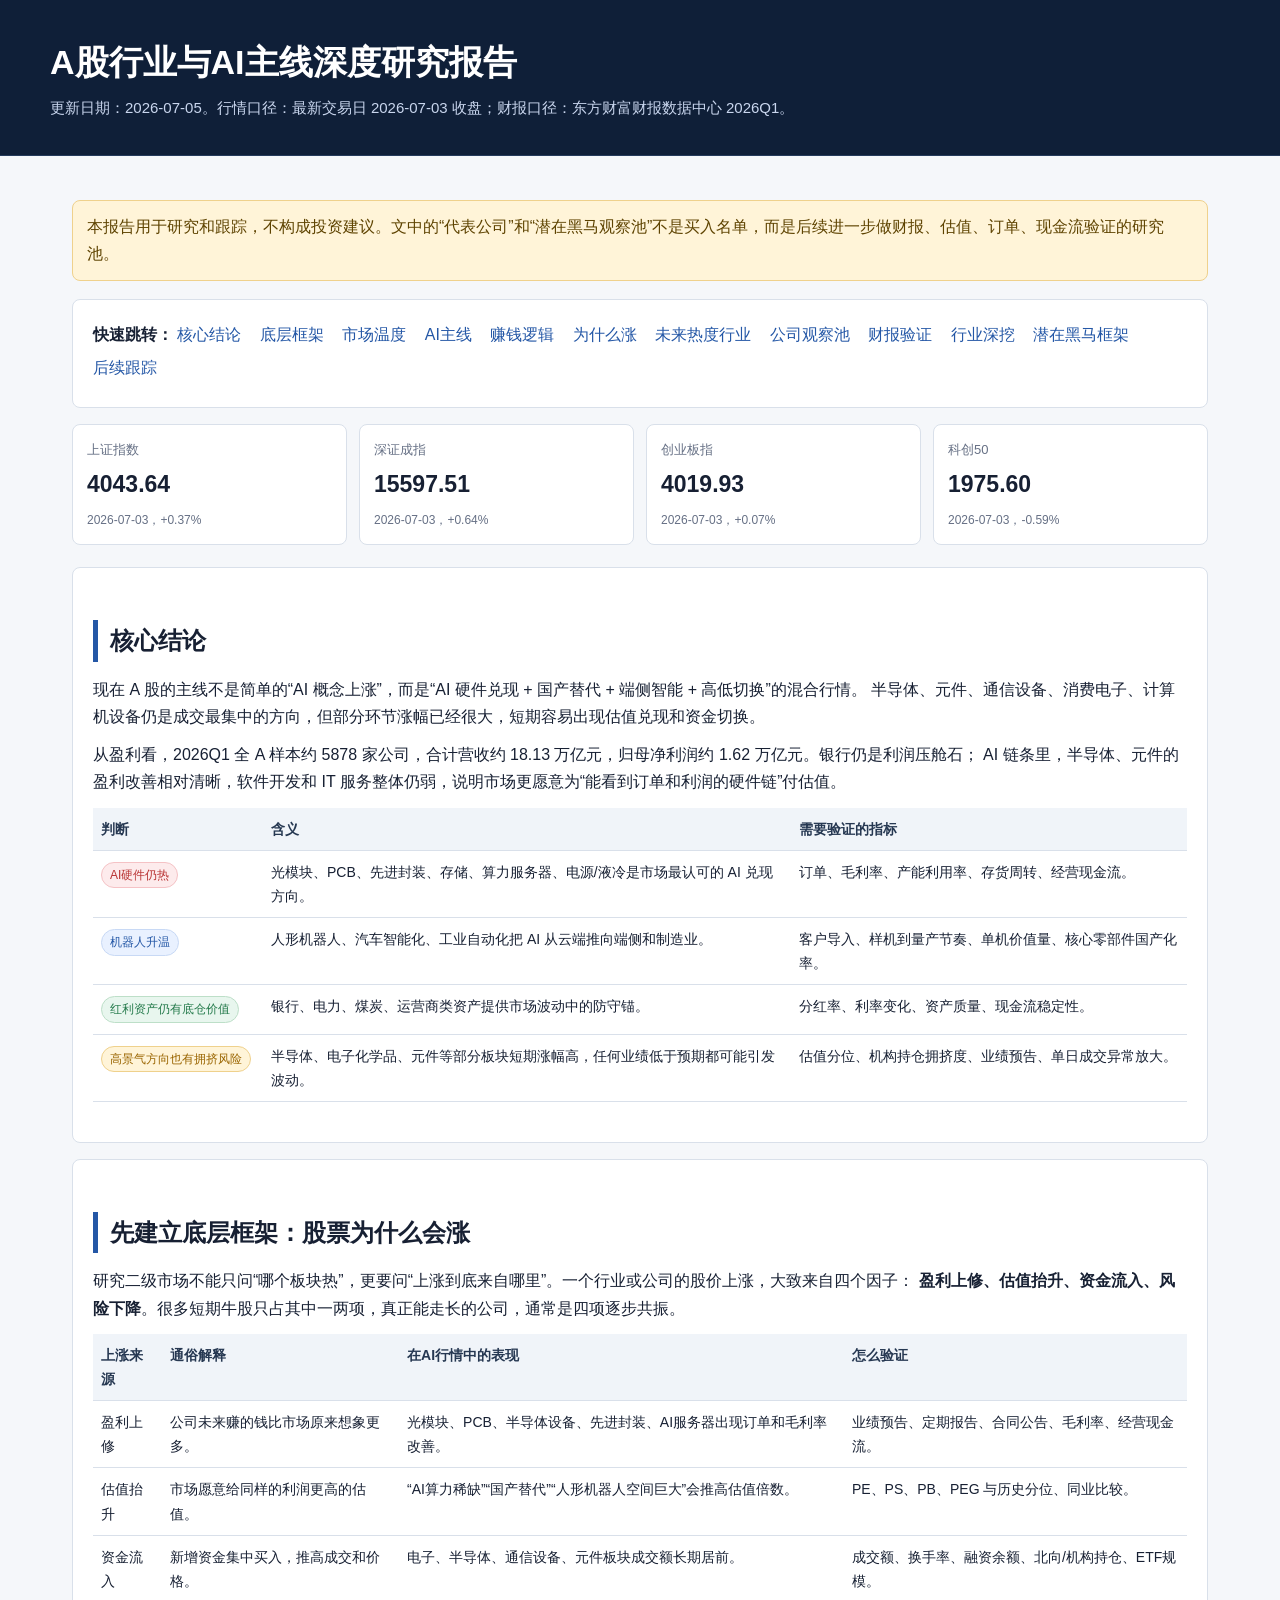
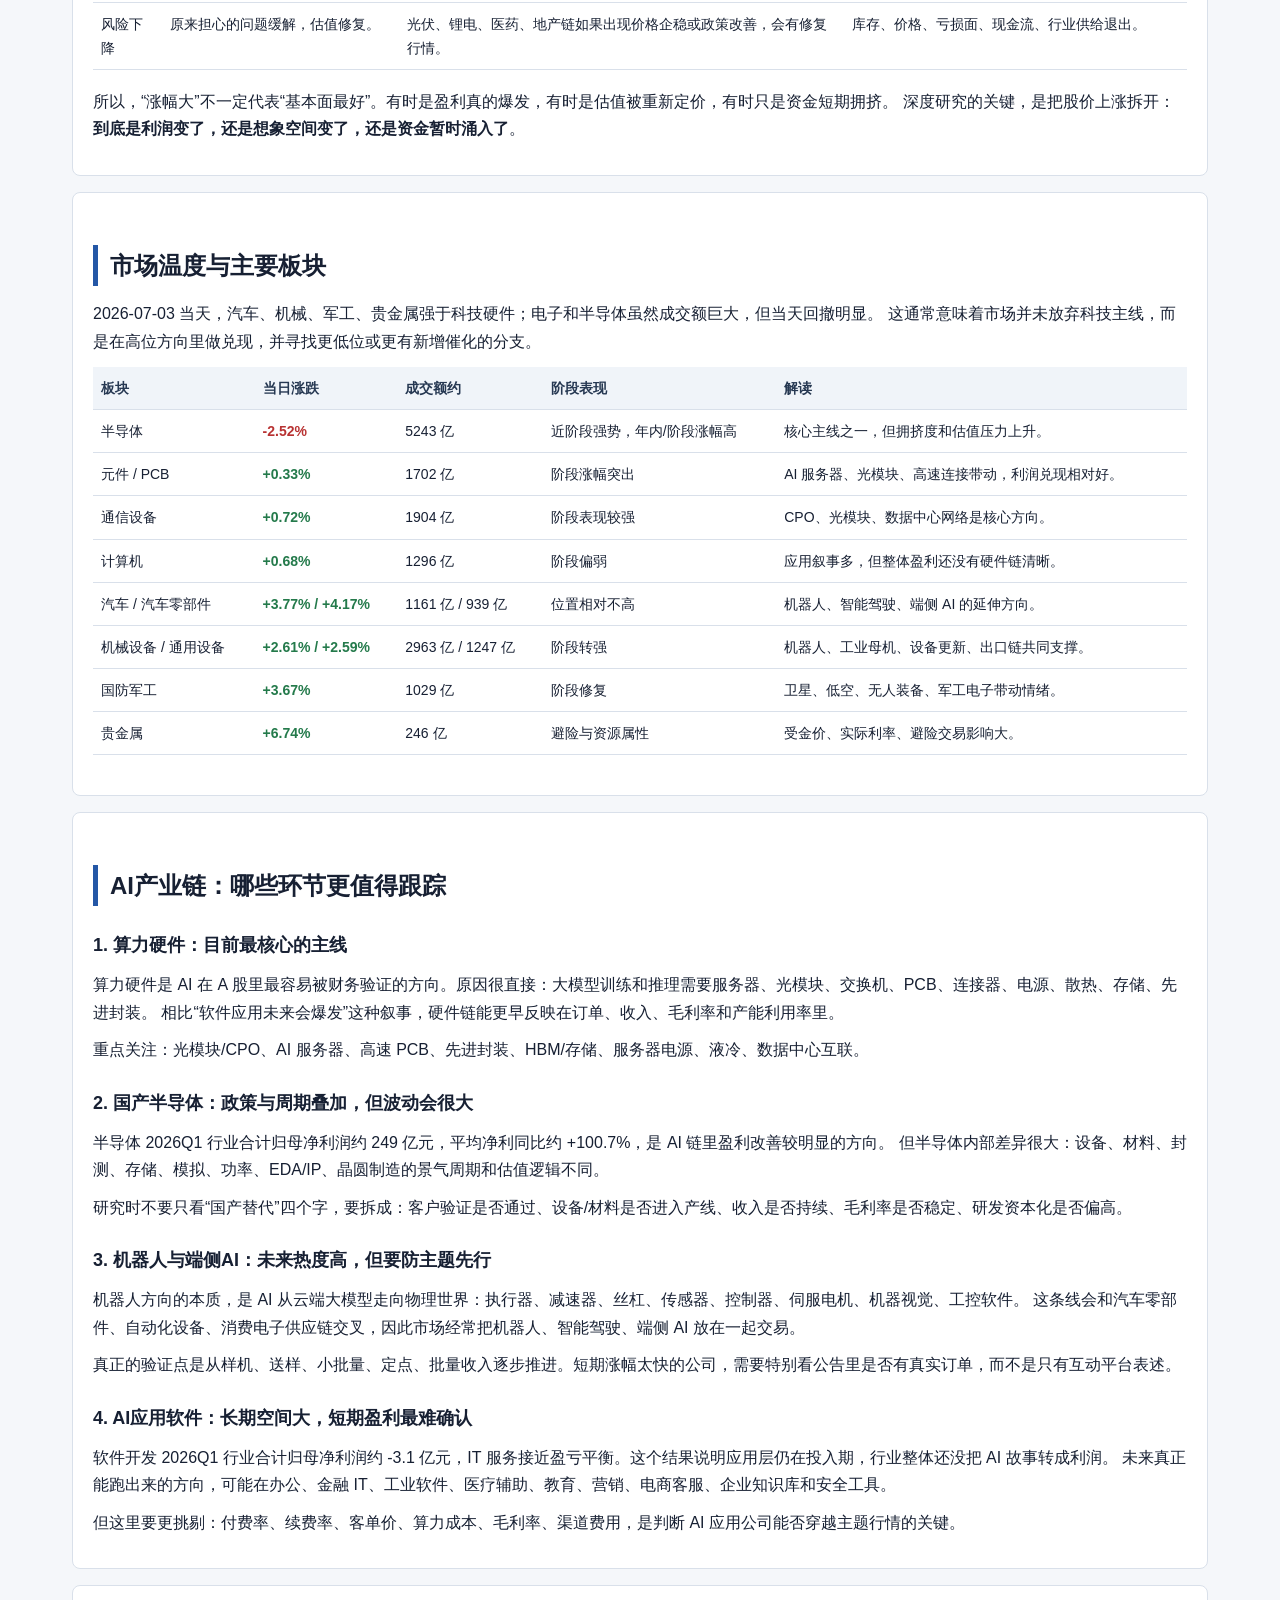
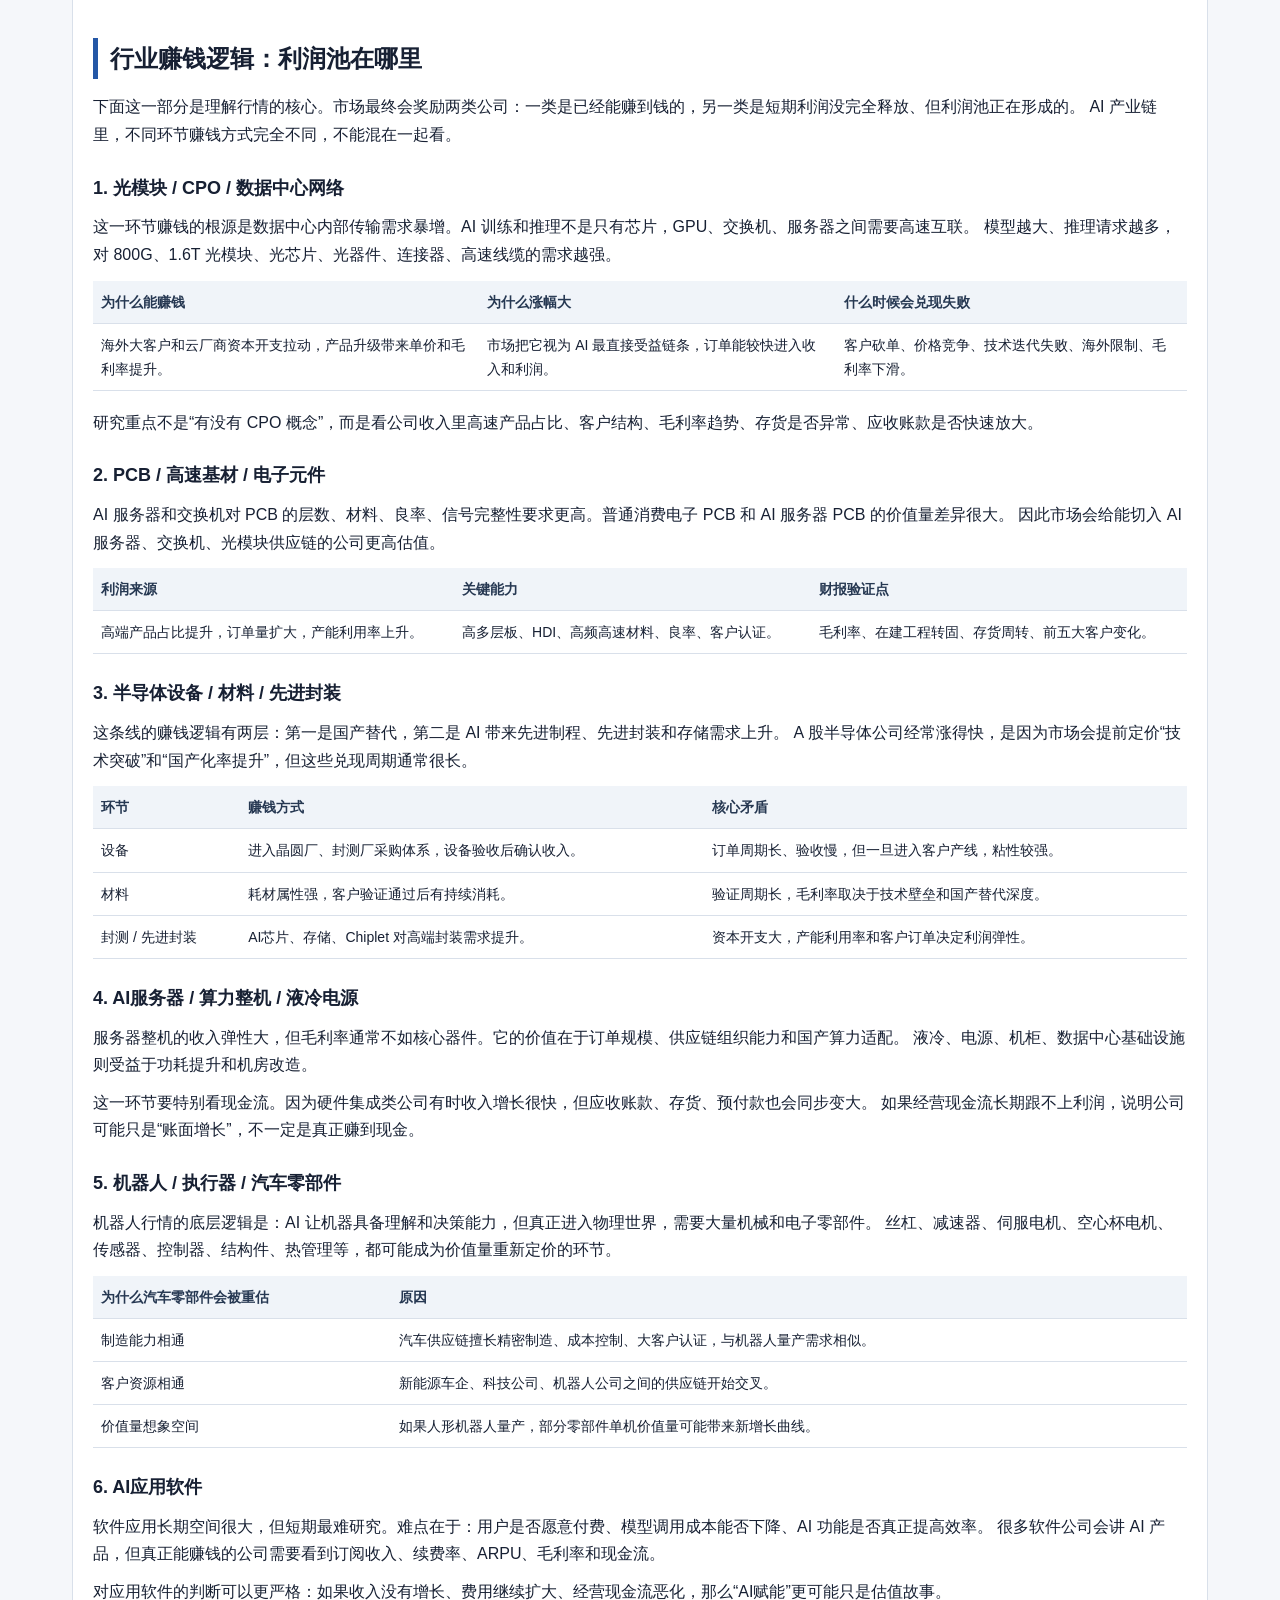
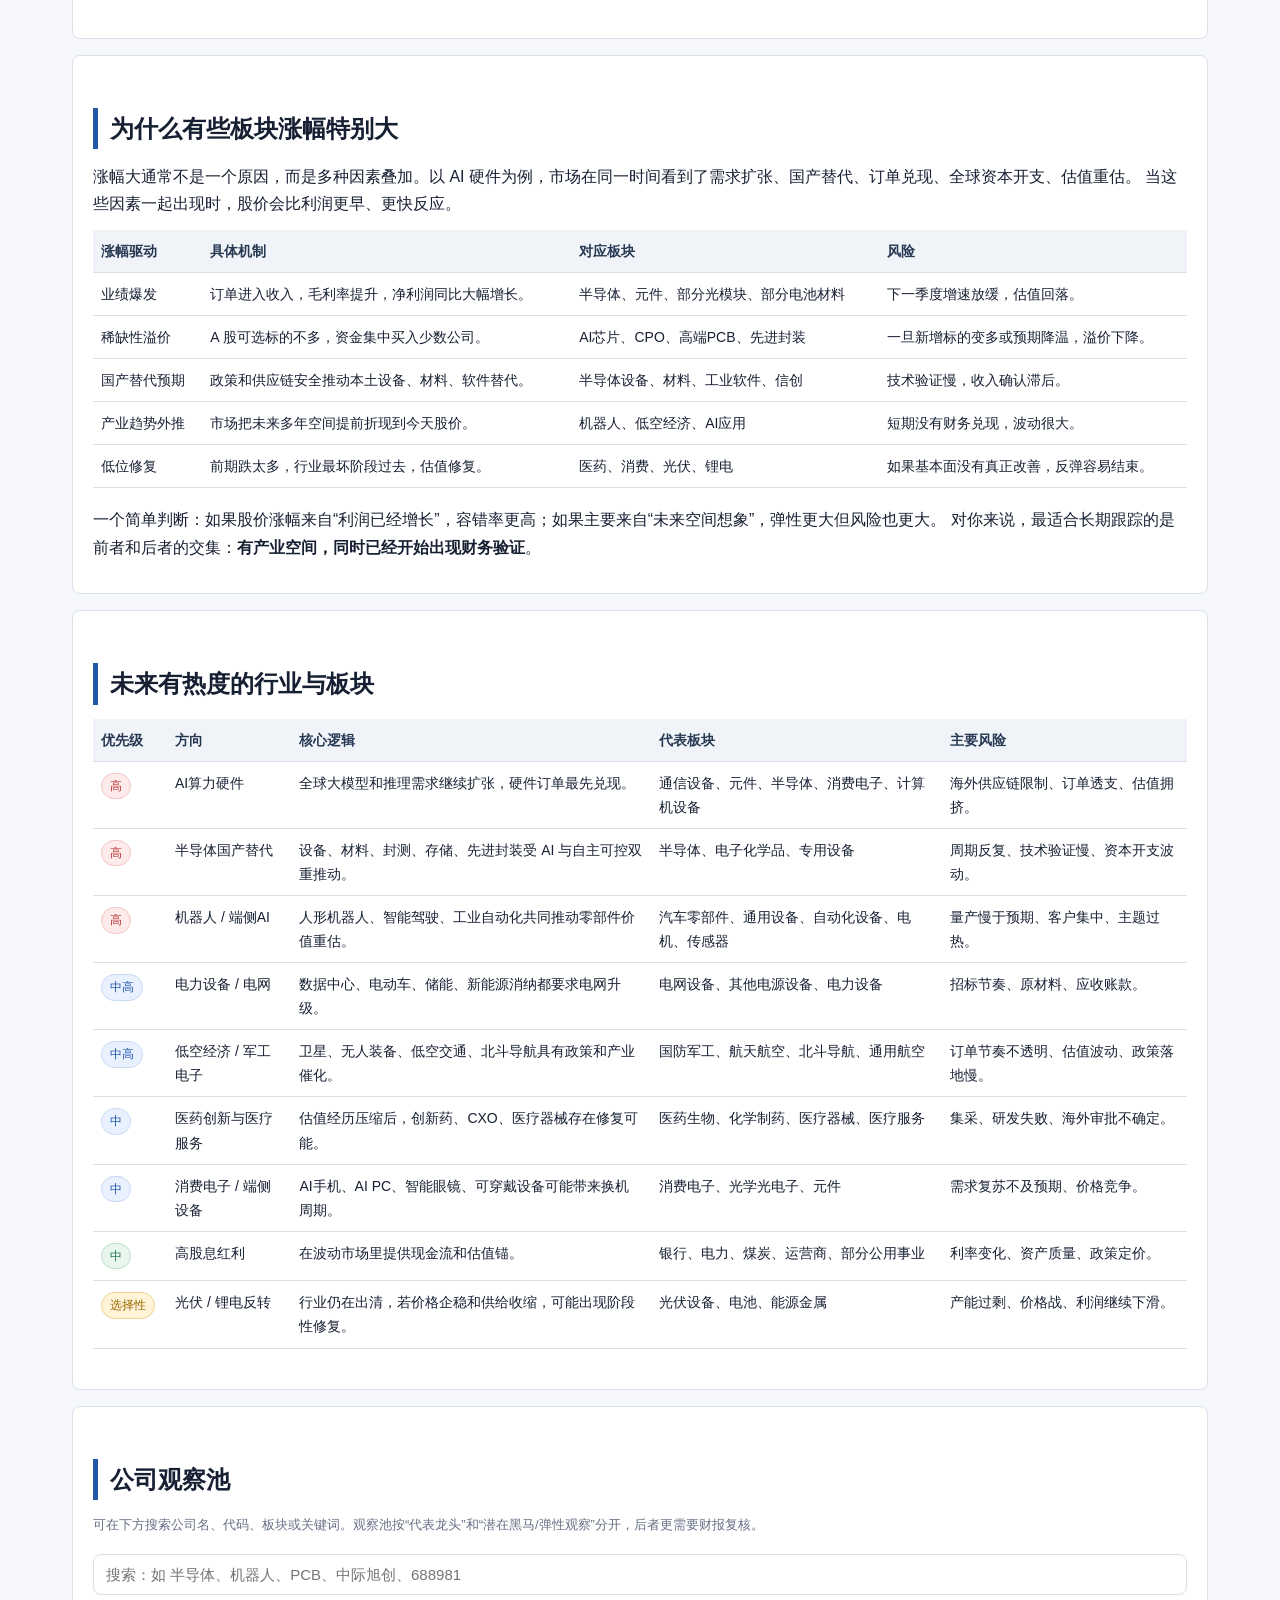
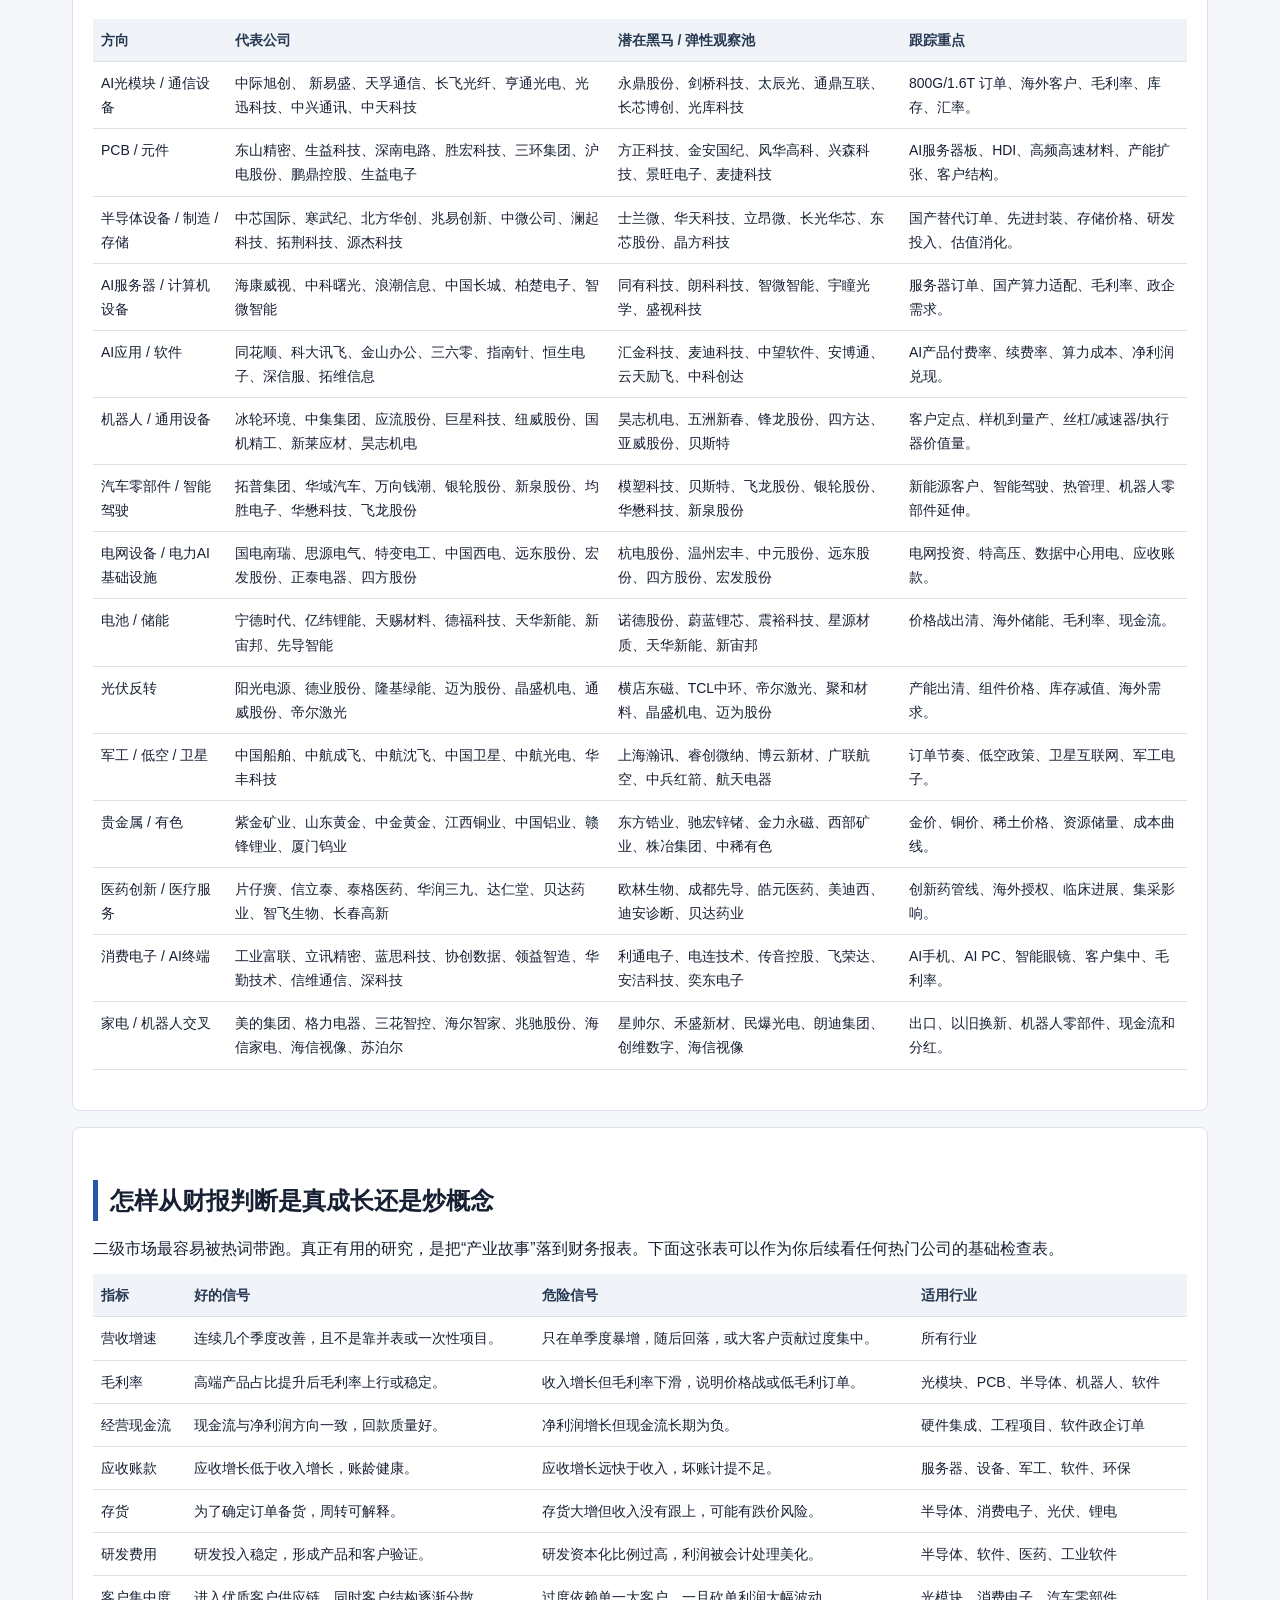
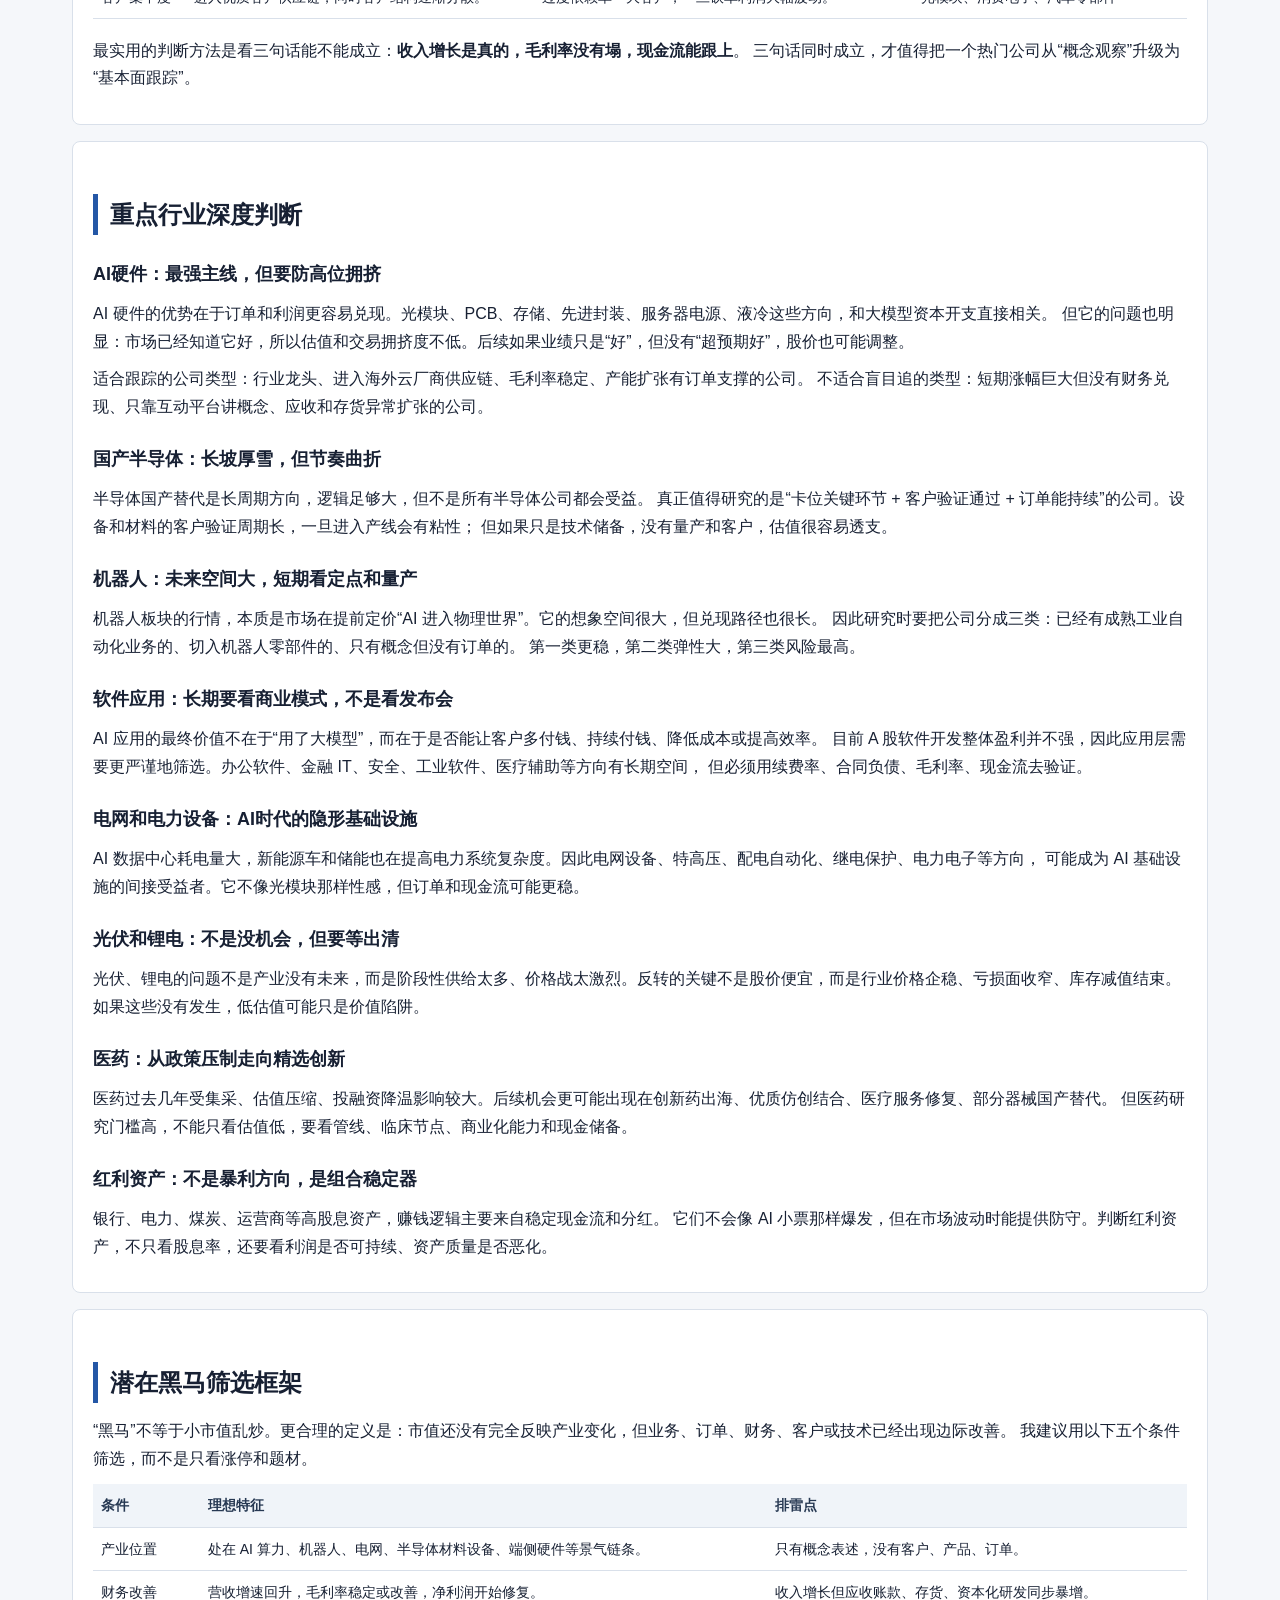
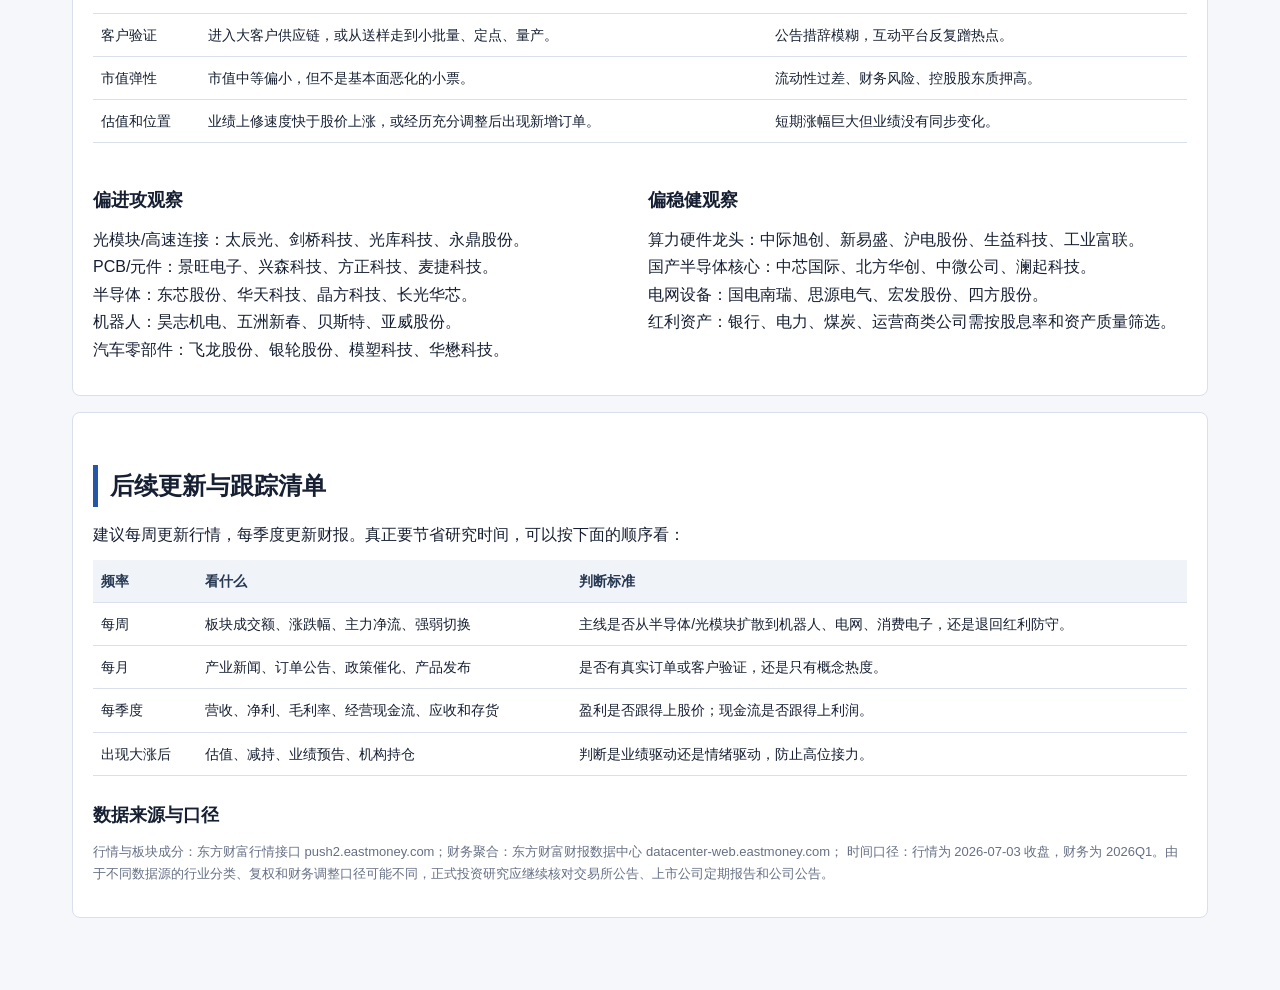
==== index.html @ 9056b033 "Add files via upload" ====
<!doctype html>
<html lang="zh-CN">
<head>
  <meta charset="utf-8">
  <meta name="viewport" content="width=device-width, initial-scale=1">
  <title>A股行业与AI主线深度研究报告</title>
  <style>
    :root {
      --bg: #f5f7fa;
      --ink: #172033;
      --muted: #667085;
      --line: #d9e0ea;
      --panel: #ffffff;
      --blue: #2457a6;
      --green: #247a4b;
      --red: #b83232;
      --amber: #9a6500;
      --soft-blue: #e9f1ff;
      --soft-green: #e8f6ee;
      --soft-amber: #fff4d8;
      --soft-red: #fdebec;
    }

    * { box-sizing: border-box; }

    body {
      margin: 0;
      background: var(--bg);
      color: var(--ink);
      font-family: "Microsoft YaHei", "PingFang SC", "Segoe UI", Arial, sans-serif;
      line-height: 1.72;
    }

    header {
      background: #0f1f38;
      color: #fff;
      padding: 42px 28px 34px;
      border-bottom: 1px solid #253b5c;
    }

    main {
      max-width: 1180px;
      margin: 0 auto;
      padding: 26px 22px 56px;
    }

    h1 {
      max-width: 1180px;
      margin: 0 auto 12px;
      font-size: 34px;
      line-height: 1.2;
      letter-spacing: 0;
      font-weight: 750;
    }

    h2 {
      margin: 34px 0 14px;
      font-size: 24px;
      border-left: 5px solid var(--blue);
      padding-left: 12px;
    }

    h3 {
      margin: 24px 0 10px;
      font-size: 18px;
    }

    p { margin: 10px 0; }

    .subtitle {
      max-width: 1180px;
      margin: 0 auto;
      color: #c9d6ee;
      font-size: 15px;
    }

    .notice {
      background: var(--soft-amber);
      border: 1px solid #efd18c;
      color: #5e4300;
      padding: 12px 14px;
      border-radius: 8px;
      margin: 18px 0;
    }

    .grid {
      display: grid;
      grid-template-columns: repeat(4, minmax(0, 1fr));
      gap: 12px;
      margin: 16px 0 22px;
    }

    .metric {
      background: var(--panel);
      border: 1px solid var(--line);
      border-radius: 8px;
      padding: 14px;
    }

    .metric .label {
      color: var(--muted);
      font-size: 13px;
    }

    .metric .value {
      font-size: 23px;
      font-weight: 760;
      margin-top: 4px;
    }

    .metric .note {
      color: var(--muted);
      font-size: 12px;
      margin-top: 5px;
    }

    section {
      background: var(--panel);
      border: 1px solid var(--line);
      border-radius: 8px;
      padding: 18px 20px 22px;
      margin: 16px 0;
    }

    table {
      width: 100%;
      border-collapse: collapse;
      margin: 12px 0 18px;
      font-size: 14px;
    }

    th, td {
      border-bottom: 1px solid var(--line);
      padding: 9px 8px;
      vertical-align: top;
      text-align: left;
    }

    th {
      background: #f0f4f9;
      color: #263852;
      font-weight: 700;
    }

    tr:hover td { background: #f8fbff; }

    .tag {
      display: inline-block;
      border-radius: 999px;
      padding: 2px 8px;
      font-size: 12px;
      margin: 2px 4px 2px 0;
      border: 1px solid transparent;
      white-space: nowrap;
    }

    .hot { background: var(--soft-red); color: var(--red); border-color: #f5c2c5; }
    .watch { background: var(--soft-blue); color: var(--blue); border-color: #c8d9f5; }
    .profit { background: var(--soft-green); color: var(--green); border-color: #bddfc8; }
    .risk { background: var(--soft-amber); color: var(--amber); border-color: #efd18c; }
    .muted { color: var(--muted); }
    .red { color: var(--red); font-weight: 700; }
    .green { color: var(--green); font-weight: 700; }
    .blue { color: var(--blue); font-weight: 700; }

    .two-col {
      display: grid;
      grid-template-columns: 1fr 1fr;
      gap: 16px;
    }

    .toc a {
      color: var(--blue);
      text-decoration: none;
      margin-right: 14px;
      white-space: nowrap;
      line-height: 2.1;
    }

    .small {
      font-size: 13px;
      color: var(--muted);
    }

    input[type="search"] {
      width: 100%;
      border: 1px solid var(--line);
      border-radius: 8px;
      padding: 11px 12px;
      font-size: 15px;
      margin: 8px 0 12px;
    }

    @media (max-width: 900px) {
      .grid, .two-col { grid-template-columns: 1fr; }
      h1 { font-size: 27px; }
      main { padding: 18px 12px 42px; }
      section { padding: 15px 12px; }
      table { font-size: 13px; }
      th, td { padding: 8px 6px; }
    }
  </style>
</head>
<body>
  <header>
    <h1>A股行业与AI主线深度研究报告</h1>
    <p class="subtitle">更新日期：2026-07-05。行情口径：最新交易日 2026-07-03 收盘；财报口径：东方财富财报数据中心 2026Q1。</p>
  </header>

  <main>
    <div class="notice">
      本报告用于研究和跟踪，不构成投资建议。文中的“代表公司”和“潜在黑马观察池”不是买入名单，而是后续进一步做财报、估值、订单、现金流验证的研究池。
    </div>

    <section class="toc">
      <strong>快速跳转：</strong>
      <a href="#summary">核心结论</a>
      <a href="#framework">底层框架</a>
      <a href="#market">市场温度</a>
      <a href="#ai">AI主线</a>
      <a href="#profitlogic">赚钱逻辑</a>
      <a href="#valuation">为什么涨</a>
      <a href="#themes">未来热度行业</a>
      <a href="#watchlist">公司观察池</a>
      <a href="#financial-check">财报验证</a>
      <a href="#deep-sectors">行业深挖</a>
      <a href="#blackhorse">潜在黑马框架</a>
      <a href="#track">后续跟踪</a>
    </section>

    <div class="grid">
      <div class="metric">
        <div class="label">上证指数</div>
        <div class="value">4043.64</div>
        <div class="note">2026-07-03，+0.37%</div>
      </div>
      <div class="metric">
        <div class="label">深证成指</div>
        <div class="value">15597.51</div>
        <div class="note">2026-07-03，+0.64%</div>
      </div>
      <div class="metric">
        <div class="label">创业板指</div>
        <div class="value">4019.93</div>
        <div class="note">2026-07-03，+0.07%</div>
      </div>
      <div class="metric">
        <div class="label">科创50</div>
        <div class="value">1975.60</div>
        <div class="note">2026-07-03，-0.59%</div>
      </div>
    </div>

    <section id="summary">
      <h2>核心结论</h2>
      <p>
        现在 A 股的主线不是简单的“AI 概念上涨”，而是“AI 硬件兑现 + 国产替代 + 端侧智能 + 高低切换”的混合行情。
        半导体、元件、通信设备、消费电子、计算机设备仍是成交最集中的方向，但部分环节涨幅已经很大，短期容易出现估值兑现和资金切换。
      </p>
      <p>
        从盈利看，2026Q1 全 A 样本约 5878 家公司，合计营收约 18.13 万亿元，归母净利润约 1.62 万亿元。银行仍是利润压舱石；
        AI 链条里，半导体、元件的盈利改善相对清晰，软件开发和 IT 服务整体仍弱，说明市场更愿意为“能看到订单和利润的硬件链”付估值。
      </p>
      <table>
        <thead>
          <tr>
            <th>判断</th>
            <th>含义</th>
            <th>需要验证的指标</th>
          </tr>
        </thead>
        <tbody>
          <tr>
            <td><span class="tag hot">AI硬件仍热</span></td>
            <td>光模块、PCB、先进封装、存储、算力服务器、电源/液冷是市场最认可的 AI 兑现方向。</td>
            <td>订单、毛利率、产能利用率、存货周转、经营现金流。</td>
          </tr>
          <tr>
            <td><span class="tag watch">机器人升温</span></td>
            <td>人形机器人、汽车智能化、工业自动化把 AI 从云端推向端侧和制造业。</td>
            <td>客户导入、样机到量产节奏、单机价值量、核心零部件国产化率。</td>
          </tr>
          <tr>
            <td><span class="tag profit">红利资产仍有底仓价值</span></td>
            <td>银行、电力、煤炭、运营商类资产提供市场波动中的防守锚。</td>
            <td>分红率、利率变化、资产质量、现金流稳定性。</td>
          </tr>
          <tr>
            <td><span class="tag risk">高景气方向也有拥挤风险</span></td>
            <td>半导体、电子化学品、元件等部分板块短期涨幅高，任何业绩低于预期都可能引发波动。</td>
            <td>估值分位、机构持仓拥挤度、业绩预告、单日成交异常放大。</td>
          </tr>
        </tbody>
      </table>
    </section>

    <section id="framework">
      <h2>先建立底层框架：股票为什么会涨</h2>
      <p>
        研究二级市场不能只问“哪个板块热”，更要问“上涨到底来自哪里”。一个行业或公司的股价上涨，大致来自四个因子：
        <strong>盈利上修、估值抬升、资金流入、风险下降</strong>。很多短期牛股只占其中一两项，真正能走长的公司，通常是四项逐步共振。
      </p>
      <table>
        <thead>
          <tr>
            <th>上涨来源</th>
            <th>通俗解释</th>
            <th>在AI行情中的表现</th>
            <th>怎么验证</th>
          </tr>
        </thead>
        <tbody>
          <tr>
            <td>盈利上修</td>
            <td>公司未来赚的钱比市场原来想象更多。</td>
            <td>光模块、PCB、半导体设备、先进封装、AI服务器出现订单和毛利率改善。</td>
            <td>业绩预告、定期报告、合同公告、毛利率、经营现金流。</td>
          </tr>
          <tr>
            <td>估值抬升</td>
            <td>市场愿意给同样的利润更高的估值。</td>
            <td>“AI算力稀缺”“国产替代”“人形机器人空间巨大”会推高估值倍数。</td>
            <td>PE、PS、PB、PEG 与历史分位、同业比较。</td>
          </tr>
          <tr>
            <td>资金流入</td>
            <td>新增资金集中买入，推高成交和价格。</td>
            <td>电子、半导体、通信设备、元件板块成交额长期居前。</td>
            <td>成交额、换手率、融资余额、北向/机构持仓、ETF规模。</td>
          </tr>
          <tr>
            <td>风险下降</td>
            <td>原来担心的问题缓解，估值修复。</td>
            <td>光伏、锂电、医药、地产链如果出现价格企稳或政策改善，会有修复行情。</td>
            <td>库存、价格、亏损面、现金流、行业供给退出。</td>
          </tr>
        </tbody>
      </table>
      <p>
        所以，“涨幅大”不一定代表“基本面最好”。有时是盈利真的爆发，有时是估值被重新定价，有时只是资金短期拥挤。
        深度研究的关键，是把股价上涨拆开：<strong>到底是利润变了，还是想象空间变了，还是资金暂时涌入了</strong>。
      </p>
    </section>

    <section id="market">
      <h2>市场温度与主要板块</h2>
      <p>
        2026-07-03 当天，汽车、机械、军工、贵金属强于科技硬件；电子和半导体虽然成交额巨大，但当天回撤明显。
        这通常意味着市场并未放弃科技主线，而是在高位方向里做兑现，并寻找更低位或更有新增催化的分支。
      </p>
      <table>
        <thead>
          <tr>
            <th>板块</th>
            <th>当日涨跌</th>
            <th>成交额约</th>
            <th>阶段表现</th>
            <th>解读</th>
          </tr>
        </thead>
        <tbody>
          <tr>
            <td>半导体</td>
            <td class="red">-2.52%</td>
            <td>5243 亿</td>
            <td>近阶段强势，年内/阶段涨幅高</td>
            <td>核心主线之一，但拥挤度和估值压力上升。</td>
          </tr>
          <tr>
            <td>元件 / PCB</td>
            <td class="green">+0.33%</td>
            <td>1702 亿</td>
            <td>阶段涨幅突出</td>
            <td>AI 服务器、光模块、高速连接带动，利润兑现相对好。</td>
          </tr>
          <tr>
            <td>通信设备</td>
            <td class="green">+0.72%</td>
            <td>1904 亿</td>
            <td>阶段表现较强</td>
            <td>CPO、光模块、数据中心网络是核心方向。</td>
          </tr>
          <tr>
            <td>计算机</td>
            <td class="green">+0.68%</td>
            <td>1296 亿</td>
            <td>阶段偏弱</td>
            <td>应用叙事多，但整体盈利还没有硬件链清晰。</td>
          </tr>
          <tr>
            <td>汽车 / 汽车零部件</td>
            <td class="green">+3.77% / +4.17%</td>
            <td>1161 亿 / 939 亿</td>
            <td>位置相对不高</td>
            <td>机器人、智能驾驶、端侧 AI 的延伸方向。</td>
          </tr>
          <tr>
            <td>机械设备 / 通用设备</td>
            <td class="green">+2.61% / +2.59%</td>
            <td>2963 亿 / 1247 亿</td>
            <td>阶段转强</td>
            <td>机器人、工业母机、设备更新、出口链共同支撑。</td>
          </tr>
          <tr>
            <td>国防军工</td>
            <td class="green">+3.67%</td>
            <td>1029 亿</td>
            <td>阶段修复</td>
            <td>卫星、低空、无人装备、军工电子带动情绪。</td>
          </tr>
          <tr>
            <td>贵金属</td>
            <td class="green">+6.74%</td>
            <td>246 亿</td>
            <td>避险与资源属性</td>
            <td>受金价、实际利率、避险交易影响大。</td>
          </tr>
        </tbody>
      </table>
    </section>

    <section id="ai">
      <h2>AI产业链：哪些环节更值得跟踪</h2>
      <h3>1. 算力硬件：目前最核心的主线</h3>
      <p>
        算力硬件是 AI 在 A 股里最容易被财务验证的方向。原因很直接：大模型训练和推理需要服务器、光模块、交换机、PCB、连接器、电源、散热、存储、先进封装。
        相比“软件应用未来会爆发”这种叙事，硬件链能更早反映在订单、收入、毛利率和产能利用率里。
      </p>
      <p>
        重点关注：光模块/CPO、AI 服务器、高速 PCB、先进封装、HBM/存储、服务器电源、液冷、数据中心互联。
      </p>

      <h3>2. 国产半导体：政策与周期叠加，但波动会很大</h3>
      <p>
        半导体 2026Q1 行业合计归母净利润约 249 亿元，平均净利同比约 +100.7%，是 AI 链里盈利改善较明显的方向。
        但半导体内部差异很大：设备、材料、封测、存储、模拟、功率、EDA/IP、晶圆制造的景气周期和估值逻辑不同。
      </p>
      <p>
        研究时不要只看“国产替代”四个字，要拆成：客户验证是否通过、设备/材料是否进入产线、收入是否持续、毛利率是否稳定、研发资本化是否偏高。
      </p>

      <h3>3. 机器人与端侧AI：未来热度高，但要防主题先行</h3>
      <p>
        机器人方向的本质，是 AI 从云端大模型走向物理世界：执行器、减速器、丝杠、传感器、控制器、伺服电机、机器视觉、工控软件。
        这条线会和汽车零部件、自动化设备、消费电子供应链交叉，因此市场经常把机器人、智能驾驶、端侧 AI 放在一起交易。
      </p>
      <p>
        真正的验证点是从样机、送样、小批量、定点、批量收入逐步推进。短期涨幅太快的公司，需要特别看公告里是否有真实订单，而不是只有互动平台表述。
      </p>

      <h3>4. AI应用软件：长期空间大，短期盈利最难确认</h3>
      <p>
        软件开发 2026Q1 行业合计归母净利润约 -3.1 亿元，IT 服务接近盈亏平衡。这个结果说明应用层仍在投入期，行业整体还没把 AI 故事转成利润。
        未来真正能跑出来的方向，可能在办公、金融 IT、工业软件、医疗辅助、教育、营销、电商客服、企业知识库和安全工具。
      </p>
      <p>
        但这里要更挑剔：付费率、续费率、客单价、算力成本、毛利率、渠道费用，是判断 AI 应用公司能否穿越主题行情的关键。
      </p>
    </section>

    <section id="profitlogic">
      <h2>行业赚钱逻辑：利润池在哪里</h2>
      <p>
        下面这一部分是理解行情的核心。市场最终会奖励两类公司：一类是已经能赚到钱的，另一类是短期利润没完全释放、但利润池正在形成的。
        AI 产业链里，不同环节赚钱方式完全不同，不能混在一起看。
      </p>

      <h3>1. 光模块 / CPO / 数据中心网络</h3>
      <p>
        这一环节赚钱的根源是数据中心内部传输需求暴增。AI 训练和推理不是只有芯片，GPU、交换机、服务器之间需要高速互联。
        模型越大、推理请求越多，对 800G、1.6T 光模块、光芯片、光器件、连接器、高速线缆的需求越强。
      </p>
      <table>
        <thead>
          <tr>
            <th>为什么能赚钱</th>
            <th>为什么涨幅大</th>
            <th>什么时候会兑现失败</th>
          </tr>
        </thead>
        <tbody>
          <tr>
            <td>海外大客户和云厂商资本开支拉动，产品升级带来单价和毛利率提升。</td>
            <td>市场把它视为 AI 最直接受益链条，订单能较快进入收入和利润。</td>
            <td>客户砍单、价格竞争、技术迭代失败、海外限制、毛利率下滑。</td>
          </tr>
        </tbody>
      </table>
      <p>
        研究重点不是“有没有 CPO 概念”，而是看公司收入里高速产品占比、客户结构、毛利率趋势、存货是否异常、应收账款是否快速放大。
      </p>

      <h3>2. PCB / 高速基材 / 电子元件</h3>
      <p>
        AI 服务器和交换机对 PCB 的层数、材料、良率、信号完整性要求更高。普通消费电子 PCB 和 AI 服务器 PCB 的价值量差异很大。
        因此市场会给能切入 AI 服务器、交换机、光模块供应链的公司更高估值。
      </p>
      <table>
        <thead>
          <tr>
            <th>利润来源</th>
            <th>关键能力</th>
            <th>财报验证点</th>
          </tr>
        </thead>
        <tbody>
          <tr>
            <td>高端产品占比提升，订单量扩大，产能利用率上升。</td>
            <td>高多层板、HDI、高频高速材料、良率、客户认证。</td>
            <td>毛利率、在建工程转固、存货周转、前五大客户变化。</td>
          </tr>
        </tbody>
      </table>

      <h3>3. 半导体设备 / 材料 / 先进封装</h3>
      <p>
        这条线的赚钱逻辑有两层：第一是国产替代，第二是 AI 带来先进制程、先进封装和存储需求上升。
        A 股半导体公司经常涨得快，是因为市场会提前定价“技术突破”和“国产化率提升”，但这些兑现周期通常很长。
      </p>
      <table>
        <thead>
          <tr>
            <th>环节</th>
            <th>赚钱方式</th>
            <th>核心矛盾</th>
          </tr>
        </thead>
        <tbody>
          <tr>
            <td>设备</td>
            <td>进入晶圆厂、封测厂采购体系，设备验收后确认收入。</td>
            <td>订单周期长、验收慢，但一旦进入客户产线，粘性较强。</td>
          </tr>
          <tr>
            <td>材料</td>
            <td>耗材属性强，客户验证通过后有持续消耗。</td>
            <td>验证周期长，毛利率取决于技术壁垒和国产替代深度。</td>
          </tr>
          <tr>
            <td>封测 / 先进封装</td>
            <td>AI芯片、存储、Chiplet 对高端封装需求提升。</td>
            <td>资本开支大，产能利用率和客户订单决定利润弹性。</td>
          </tr>
        </tbody>
      </table>

      <h3>4. AI服务器 / 算力整机 / 液冷电源</h3>
      <p>
        服务器整机的收入弹性大，但毛利率通常不如核心器件。它的价值在于订单规模、供应链组织能力和国产算力适配。
        液冷、电源、机柜、数据中心基础设施则受益于功耗提升和机房改造。
      </p>
      <p>
        这一环节要特别看现金流。因为硬件集成类公司有时收入增长很快，但应收账款、存货、预付款也会同步变大。
        如果经营现金流长期跟不上利润，说明公司可能只是“账面增长”，不一定是真正赚到现金。
      </p>

      <h3>5. 机器人 / 执行器 / 汽车零部件</h3>
      <p>
        机器人行情的底层逻辑是：AI 让机器具备理解和决策能力，但真正进入物理世界，需要大量机械和电子零部件。
        丝杠、减速器、伺服电机、空心杯电机、传感器、控制器、结构件、热管理等，都可能成为价值量重新定价的环节。
      </p>
      <table>
        <thead>
          <tr>
            <th>为什么汽车零部件会被重估</th>
            <th>原因</th>
          </tr>
        </thead>
        <tbody>
          <tr>
            <td>制造能力相通</td>
            <td>汽车供应链擅长精密制造、成本控制、大客户认证，与机器人量产需求相似。</td>
          </tr>
          <tr>
            <td>客户资源相通</td>
            <td>新能源车企、科技公司、机器人公司之间的供应链开始交叉。</td>
          </tr>
          <tr>
            <td>价值量想象空间</td>
            <td>如果人形机器人量产，部分零部件单机价值量可能带来新增长曲线。</td>
          </tr>
        </tbody>
      </table>

      <h3>6. AI应用软件</h3>
      <p>
        软件应用长期空间很大，但短期最难研究。难点在于：用户是否愿意付费、模型调用成本能否下降、AI 功能是否真正提高效率。
        很多软件公司会讲 AI 产品，但真正能赚钱的公司需要看到订阅收入、续费率、ARPU、毛利率和现金流。
      </p>
      <p>
        对应用软件的判断可以更严格：如果收入没有增长、费用继续扩大、经营现金流恶化，那么“AI赋能”更可能只是估值故事。
      </p>
    </section>

    <section id="valuation">
      <h2>为什么有些板块涨幅特别大</h2>
      <p>
        涨幅大通常不是一个原因，而是多种因素叠加。以 AI 硬件为例，市场在同一时间看到了需求扩张、国产替代、订单兑现、全球资本开支、估值重估。
        当这些因素一起出现时，股价会比利润更早、更快反应。
      </p>
      <table>
        <thead>
          <tr>
            <th>涨幅驱动</th>
            <th>具体机制</th>
            <th>对应板块</th>
            <th>风险</th>
          </tr>
        </thead>
        <tbody>
          <tr>
            <td>业绩爆发</td>
            <td>订单进入收入，毛利率提升，净利润同比大幅增长。</td>
            <td>半导体、元件、部分光模块、部分电池材料</td>
            <td>下一季度增速放缓，估值回落。</td>
          </tr>
          <tr>
            <td>稀缺性溢价</td>
            <td>A 股可选标的不多，资金集中买入少数公司。</td>
            <td>AI芯片、CPO、高端PCB、先进封装</td>
            <td>一旦新增标的变多或预期降温，溢价下降。</td>
          </tr>
          <tr>
            <td>国产替代预期</td>
            <td>政策和供应链安全推动本土设备、材料、软件替代。</td>
            <td>半导体设备、材料、工业软件、信创</td>
            <td>技术验证慢，收入确认滞后。</td>
          </tr>
          <tr>
            <td>产业趋势外推</td>
            <td>市场把未来多年空间提前折现到今天股价。</td>
            <td>机器人、低空经济、AI应用</td>
            <td>短期没有财务兑现，波动很大。</td>
          </tr>
          <tr>
            <td>低位修复</td>
            <td>前期跌太多，行业最坏阶段过去，估值修复。</td>
            <td>医药、消费、光伏、锂电</td>
            <td>如果基本面没有真正改善，反弹容易结束。</td>
          </tr>
        </tbody>
      </table>
      <p>
        一个简单判断：如果股价涨幅来自“利润已经增长”，容错率更高；如果主要来自“未来空间想象”，弹性更大但风险也更大。
        对你来说，最适合长期跟踪的是前者和后者的交集：<strong>有产业空间，同时已经开始出现财务验证</strong>。
      </p>
    </section>

    <section id="themes">
      <h2>未来有热度的行业与板块</h2>
      <table>
        <thead>
          <tr>
            <th>优先级</th>
            <th>方向</th>
            <th>核心逻辑</th>
            <th>代表板块</th>
            <th>主要风险</th>
          </tr>
        </thead>
        <tbody>
          <tr>
            <td><span class="tag hot">高</span></td>
            <td>AI算力硬件</td>
            <td>全球大模型和推理需求继续扩张，硬件订单最先兑现。</td>
            <td>通信设备、元件、半导体、消费电子、计算机设备</td>
            <td>海外供应链限制、订单透支、估值拥挤。</td>
          </tr>
          <tr>
            <td><span class="tag hot">高</span></td>
            <td>半导体国产替代</td>
            <td>设备、材料、封测、存储、先进封装受 AI 与自主可控双重推动。</td>
            <td>半导体、电子化学品、专用设备</td>
            <td>周期反复、技术验证慢、资本开支波动。</td>
          </tr>
          <tr>
            <td><span class="tag hot">高</span></td>
            <td>机器人 / 端侧AI</td>
            <td>人形机器人、智能驾驶、工业自动化共同推动零部件价值重估。</td>
            <td>汽车零部件、通用设备、自动化设备、电机、传感器</td>
            <td>量产慢于预期、客户集中、主题过热。</td>
          </tr>
          <tr>
            <td><span class="tag watch">中高</span></td>
            <td>电力设备 / 电网</td>
            <td>数据中心、电动车、储能、新能源消纳都要求电网升级。</td>
            <td>电网设备、其他电源设备、电力设备</td>
            <td>招标节奏、原材料、应收账款。</td>
          </tr>
          <tr>
            <td><span class="tag watch">中高</span></td>
            <td>低空经济 / 军工电子</td>
            <td>卫星、无人装备、低空交通、北斗导航具有政策和产业催化。</td>
            <td>国防军工、航天航空、北斗导航、通用航空</td>
            <td>订单节奏不透明、估值波动、政策落地慢。</td>
          </tr>
          <tr>
            <td><span class="tag watch">中</span></td>
            <td>医药创新与医疗服务</td>
            <td>估值经历压缩后，创新药、CXO、医疗器械存在修复可能。</td>
            <td>医药生物、化学制药、医疗器械、医疗服务</td>
            <td>集采、研发失败、海外审批不确定。</td>
          </tr>
          <tr>
            <td><span class="tag watch">中</span></td>
            <td>消费电子 / 端侧设备</td>
            <td>AI手机、AI PC、智能眼镜、可穿戴设备可能带来换机周期。</td>
            <td>消费电子、光学光电子、元件</td>
            <td>需求复苏不及预期、价格竞争。</td>
          </tr>
          <tr>
            <td><span class="tag profit">中</span></td>
            <td>高股息红利</td>
            <td>在波动市场里提供现金流和估值锚。</td>
            <td>银行、电力、煤炭、运营商、部分公用事业</td>
            <td>利率变化、资产质量、政策定价。</td>
          </tr>
          <tr>
            <td><span class="tag risk">选择性</span></td>
            <td>光伏 / 锂电反转</td>
            <td>行业仍在出清，若价格企稳和供给收缩，可能出现阶段性修复。</td>
            <td>光伏设备、电池、能源金属</td>
            <td>产能过剩、价格战、利润继续下滑。</td>
          </tr>
        </tbody>
      </table>
    </section>

    <section id="watchlist">
      <h2>公司观察池</h2>
      <p class="small">可在下方搜索公司名、代码、板块或关键词。观察池按“代表龙头”和“潜在黑马/弹性观察”分开，后者更需要财报复核。</p>
      <input type="search" id="companySearch" placeholder="搜索：如 半导体、机器人、PCB、中际旭创、688981">
      <table id="companyTable">
        <thead>
          <tr>
            <th>方向</th>
            <th>代表公司</th>
            <th>潜在黑马 / 弹性观察池</th>
            <th>跟踪重点</th>
          </tr>
        </thead>
        <tbody>
          <tr>
            <td>AI光模块 / 通信设备</td>
            <td>中际旭创、 新易盛、天孚通信、长飞光纤、亨通光电、光迅科技、中兴通讯、中天科技</td>
            <td>永鼎股份、剑桥科技、太辰光、通鼎互联、长芯博创、光库科技</td>
            <td>800G/1.6T 订单、海外客户、毛利率、库存、汇率。</td>
          </tr>
          <tr>
            <td>PCB / 元件</td>
            <td>东山精密、生益科技、深南电路、胜宏科技、三环集团、沪电股份、鹏鼎控股、生益电子</td>
            <td>方正科技、金安国纪、风华高科、兴森科技、景旺电子、麦捷科技</td>
            <td>AI服务器板、HDI、高频高速材料、产能扩张、客户结构。</td>
          </tr>
          <tr>
            <td>半导体设备 / 制造 / 存储</td>
            <td>中芯国际、寒武纪、北方华创、兆易创新、中微公司、澜起科技、拓荆科技、源杰科技</td>
            <td>士兰微、华天科技、立昂微、长光华芯、东芯股份、晶方科技</td>
            <td>国产替代订单、先进封装、存储价格、研发投入、估值消化。</td>
          </tr>
          <tr>
            <td>AI服务器 / 计算机设备</td>
            <td>海康威视、中科曙光、浪潮信息、中国长城、柏楚电子、智微智能</td>
            <td>同有科技、朗科科技、智微智能、宇瞳光学、盛视科技</td>
            <td>服务器订单、国产算力适配、毛利率、政企需求。</td>
          </tr>
          <tr>
            <td>AI应用 / 软件</td>
            <td>同花顺、科大讯飞、金山办公、三六零、指南针、恒生电子、深信服、拓维信息</td>
            <td>汇金科技、麦迪科技、中望软件、安博通、云天励飞、中科创达</td>
            <td>AI产品付费率、续费率、算力成本、净利润兑现。</td>
          </tr>
          <tr>
            <td>机器人 / 通用设备</td>
            <td>冰轮环境、中集集团、应流股份、巨星科技、纽威股份、国机精工、新莱应材、昊志机电</td>
            <td>昊志机电、五洲新春、锋龙股份、四方达、亚威股份、贝斯特</td>
            <td>客户定点、样机到量产、丝杠/减速器/执行器价值量。</td>
          </tr>
          <tr>
            <td>汽车零部件 / 智能驾驶</td>
            <td>拓普集团、华域汽车、万向钱潮、银轮股份、新泉股份、均胜电子、华懋科技、飞龙股份</td>
            <td>模塑科技、贝斯特、飞龙股份、银轮股份、华懋科技、新泉股份</td>
            <td>新能源客户、智能驾驶、热管理、机器人零部件延伸。</td>
          </tr>
          <tr>
            <td>电网设备 / 电力AI基础设施</td>
            <td>国电南瑞、思源电气、特变电工、中国西电、远东股份、宏发股份、正泰电器、四方股份</td>
            <td>杭电股份、温州宏丰、中元股份、远东股份、四方股份、宏发股份</td>
            <td>电网投资、特高压、数据中心用电、应收账款。</td>
          </tr>
          <tr>
            <td>电池 / 储能</td>
            <td>宁德时代、亿纬锂能、天赐材料、德福科技、天华新能、新宙邦、先导智能</td>
            <td>诺德股份、蔚蓝锂芯、震裕科技、星源材质、天华新能、新宙邦</td>
            <td>价格战出清、海外储能、毛利率、现金流。</td>
          </tr>
          <tr>
            <td>光伏反转</td>
            <td>阳光电源、德业股份、隆基绿能、迈为股份、晶盛机电、通威股份、帝尔激光</td>
            <td>横店东磁、TCL中环、帝尔激光、聚和材料、晶盛机电、迈为股份</td>
            <td>产能出清、组件价格、库存减值、海外需求。</td>
          </tr>
          <tr>
            <td>军工 / 低空 / 卫星</td>
            <td>中国船舶、中航成飞、中航沈飞、中国卫星、中航光电、华丰科技</td>
            <td>上海瀚讯、睿创微纳、博云新材、广联航空、中兵红箭、航天电器</td>
            <td>订单节奏、低空政策、卫星互联网、军工电子。</td>
          </tr>
          <tr>
            <td>贵金属 / 有色</td>
            <td>紫金矿业、山东黄金、中金黄金、江西铜业、中国铝业、赣锋锂业、厦门钨业</td>
            <td>东方锆业、驰宏锌锗、金力永磁、西部矿业、株冶集团、中稀有色</td>
            <td>金价、铜价、稀土价格、资源储量、成本曲线。</td>
          </tr>
          <tr>
            <td>医药创新 / 医疗服务</td>
            <td>片仔癀、信立泰、泰格医药、华润三九、达仁堂、贝达药业、智飞生物、长春高新</td>
            <td>欧林生物、成都先导、皓元医药、美迪西、迪安诊断、贝达药业</td>
            <td>创新药管线、海外授权、临床进展、集采影响。</td>
          </tr>
          <tr>
            <td>消费电子 / AI终端</td>
            <td>工业富联、立讯精密、蓝思科技、协创数据、领益智造、华勤技术、信维通信、深科技</td>
            <td>利通电子、电连技术、传音控股、飞荣达、安洁科技、奕东电子</td>
            <td>AI手机、AI PC、智能眼镜、客户集中、毛利率。</td>
          </tr>
          <tr>
            <td>家电 / 机器人交叉</td>
            <td>美的集团、格力电器、三花智控、海尔智家、兆驰股份、海信家电、海信视像、苏泊尔</td>
            <td>星帅尔、禾盛新材、民爆光电、朗迪集团、创维数字、海信视像</td>
            <td>出口、以旧换新、机器人零部件、现金流和分红。</td>
          </tr>
        </tbody>
      </table>
    </section>

    <section id="financial-check">
      <h2>怎样从财报判断是真成长还是炒概念</h2>
      <p>
        二级市场最容易被热词带跑。真正有用的研究，是把“产业故事”落到财务报表。下面这张表可以作为你后续看任何热门公司的基础检查表。
      </p>
      <table>
        <thead>
          <tr>
            <th>指标</th>
            <th>好的信号</th>
            <th>危险信号</th>
            <th>适用行业</th>
          </tr>
        </thead>
        <tbody>
          <tr>
            <td>营收增速</td>
            <td>连续几个季度改善，且不是靠并表或一次性项目。</td>
            <td>只在单季度暴增，随后回落，或大客户贡献过度集中。</td>
            <td>所有行业</td>
          </tr>
          <tr>
            <td>毛利率</td>
            <td>高端产品占比提升后毛利率上行或稳定。</td>
            <td>收入增长但毛利率下滑，说明价格战或低毛利订单。</td>
            <td>光模块、PCB、半导体、机器人、软件</td>
          </tr>
          <tr>
            <td>经营现金流</td>
            <td>现金流与净利润方向一致，回款质量好。</td>
            <td>净利润增长但现金流长期为负。</td>
            <td>硬件集成、工程项目、软件政企订单</td>
          </tr>
          <tr>
            <td>应收账款</td>
            <td>应收增长低于收入增长，账龄健康。</td>
            <td>应收增长远快于收入，坏账计提不足。</td>
            <td>服务器、设备、军工、软件、环保</td>
          </tr>
          <tr>
            <td>存货</td>
            <td>为了确定订单备货，周转可解释。</td>
            <td>存货大增但收入没有跟上，可能有跌价风险。</td>
            <td>半导体、消费电子、光伏、锂电</td>
          </tr>
          <tr>
            <td>研发费用</td>
            <td>研发投入稳定，形成产品和客户验证。</td>
            <td>研发资本化比例过高，利润被会计处理美化。</td>
            <td>半导体、软件、医药、工业软件</td>
          </tr>
          <tr>
            <td>客户集中度</td>
            <td>进入优质客户供应链，同时客户结构逐渐分散。</td>
            <td>过度依赖单一大客户，一旦砍单利润大幅波动。</td>
            <td>光模块、消费电子、汽车零部件</td>
          </tr>
        </tbody>
      </table>
      <p>
        最实用的判断方法是看三句话能不能成立：<strong>收入增长是真的，毛利率没有塌，现金流能跟上</strong>。
        三句话同时成立，才值得把一个热门公司从“概念观察”升级为“基本面跟踪”。
      </p>
    </section>

    <section id="deep-sectors">
      <h2>重点行业深度判断</h2>
      <h3>AI硬件：最强主线，但要防高位拥挤</h3>
      <p>
        AI 硬件的优势在于订单和利润更容易兑现。光模块、PCB、存储、先进封装、服务器电源、液冷这些方向，和大模型资本开支直接相关。
        但它的问题也明显：市场已经知道它好，所以估值和交易拥挤度不低。后续如果业绩只是“好”，但没有“超预期好”，股价也可能调整。
      </p>
      <p>
        适合跟踪的公司类型：行业龙头、进入海外云厂商供应链、毛利率稳定、产能扩张有订单支撑的公司。
        不适合盲目追的类型：短期涨幅巨大但没有财务兑现、只靠互动平台讲概念、应收和存货异常扩张的公司。
      </p>

      <h3>国产半导体：长坡厚雪，但节奏曲折</h3>
      <p>
        半导体国产替代是长周期方向，逻辑足够大，但不是所有半导体公司都会受益。
        真正值得研究的是“卡位关键环节 + 客户验证通过 + 订单能持续”的公司。设备和材料的客户验证周期长，一旦进入产线会有粘性；
        但如果只是技术储备，没有量产和客户，估值很容易透支。
      </p>

      <h3>机器人：未来空间大，短期看定点和量产</h3>
      <p>
        机器人板块的行情，本质是市场在提前定价“AI 进入物理世界”。它的想象空间很大，但兑现路径也很长。
        因此研究时要把公司分成三类：已经有成熟工业自动化业务的、切入机器人零部件的、只有概念但没有订单的。
        第一类更稳，第二类弹性大，第三类风险最高。
      </p>

      <h3>软件应用：长期要看商业模式，不是看发布会</h3>
      <p>
        AI 应用的最终价值不在于“用了大模型”，而在于是否能让客户多付钱、持续付钱、降低成本或提高效率。
        目前 A 股软件开发整体盈利并不强，因此应用层需要更严谨地筛选。办公软件、金融 IT、安全、工业软件、医疗辅助等方向有长期空间，
        但必须用续费率、合同负债、毛利率、现金流去验证。
      </p>

      <h3>电网和电力设备：AI时代的隐形基础设施</h3>
      <p>
        AI 数据中心耗电量大，新能源车和储能也在提高电力系统复杂度。因此电网设备、特高压、配电自动化、继电保护、电力电子等方向，
        可能成为 AI 基础设施的间接受益者。它不像光模块那样性感，但订单和现金流可能更稳。
      </p>

      <h3>光伏和锂电：不是没机会，但要等出清</h3>
      <p>
        光伏、锂电的问题不是产业没有未来，而是阶段性供给太多、价格战太激烈。反转的关键不是股价便宜，而是行业价格企稳、亏损面收窄、库存减值结束。
        如果这些没有发生，低估值可能只是价值陷阱。
      </p>

      <h3>医药：从政策压制走向精选创新</h3>
      <p>
        医药过去几年受集采、估值压缩、投融资降温影响较大。后续机会更可能出现在创新药出海、优质仿创结合、医疗服务修复、部分器械国产替代。
        但医药研究门槛高，不能只看估值低，要看管线、临床节点、商业化能力和现金储备。
      </p>

      <h3>红利资产：不是暴利方向，是组合稳定器</h3>
      <p>
        银行、电力、煤炭、运营商等高股息资产，赚钱逻辑主要来自稳定现金流和分红。
        它们不会像 AI 小票那样爆发，但在市场波动时能提供防守。判断红利资产，不只看股息率，还要看利润是否可持续、资产质量是否恶化。
      </p>
    </section>

    <section id="blackhorse">
      <h2>潜在黑马筛选框架</h2>
      <p>
        “黑马”不等于小市值乱炒。更合理的定义是：市值还没有完全反映产业变化，但业务、订单、财务、客户或技术已经出现边际改善。
        我建议用以下五个条件筛选，而不是只看涨停和题材。
      </p>
      <table>
        <thead>
          <tr>
            <th>条件</th>
            <th>理想特征</th>
            <th>排雷点</th>
          </tr>
        </thead>
        <tbody>
          <tr>
            <td>产业位置</td>
            <td>处在 AI 算力、机器人、电网、半导体材料设备、端侧硬件等景气链条。</td>
            <td>只有概念表述，没有客户、产品、订单。</td>
          </tr>
          <tr>
            <td>财务改善</td>
            <td>营收增速回升，毛利率稳定或改善，净利润开始修复。</td>
            <td>收入增长但应收账款、存货、资本化研发同步暴增。</td>
          </tr>
          <tr>
            <td>客户验证</td>
            <td>进入大客户供应链，或从送样走到小批量、定点、量产。</td>
            <td>公告措辞模糊，互动平台反复蹭热点。</td>
          </tr>
          <tr>
            <td>市值弹性</td>
            <td>市值中等偏小，但不是基本面恶化的小票。</td>
            <td>流动性过差、财务风险、控股股东质押高。</td>
          </tr>
          <tr>
            <td>估值和位置</td>
            <td>业绩上修速度快于股价上涨，或经历充分调整后出现新增订单。</td>
            <td>短期涨幅巨大但业绩没有同步变化。</td>
          </tr>
        </tbody>
      </table>

      <div class="two-col">
        <div>
          <h3>偏进攻观察</h3>
          <p>
            光模块/高速连接：太辰光、剑桥科技、光库科技、永鼎股份。<br>
            PCB/元件：景旺电子、兴森科技、方正科技、麦捷科技。<br>
            半导体：东芯股份、华天科技、晶方科技、长光华芯。<br>
            机器人：昊志机电、五洲新春、贝斯特、亚威股份。<br>
            汽车零部件：飞龙股份、银轮股份、模塑科技、华懋科技。
          </p>
        </div>
        <div>
          <h3>偏稳健观察</h3>
          <p>
            算力硬件龙头：中际旭创、新易盛、沪电股份、生益科技、工业富联。<br>
            国产半导体核心：中芯国际、北方华创、中微公司、澜起科技。<br>
            电网设备：国电南瑞、思源电气、宏发股份、四方股份。<br>
            红利资产：银行、电力、煤炭、运营商类公司需按股息率和资产质量筛选。
          </p>
        </div>
      </div>
    </section>

    <section id="track">
      <h2>后续更新与跟踪清单</h2>
      <p>建议每周更新行情，每季度更新财报。真正要节省研究时间，可以按下面的顺序看：</p>
      <table>
        <thead>
          <tr>
            <th>频率</th>
            <th>看什么</th>
            <th>判断标准</th>
          </tr>
        </thead>
        <tbody>
          <tr>
            <td>每周</td>
            <td>板块成交额、涨跌幅、主力净流、强弱切换</td>
            <td>主线是否从半导体/光模块扩散到机器人、电网、消费电子，还是退回红利防守。</td>
          </tr>
          <tr>
            <td>每月</td>
            <td>产业新闻、订单公告、政策催化、产品发布</td>
            <td>是否有真实订单或客户验证，还是只有概念热度。</td>
          </tr>
          <tr>
            <td>每季度</td>
            <td>营收、净利、毛利率、经营现金流、应收和存货</td>
            <td>盈利是否跟得上股价；现金流是否跟得上利润。</td>
          </tr>
          <tr>
            <td>出现大涨后</td>
            <td>估值、减持、业绩预告、机构持仓</td>
            <td>判断是业绩驱动还是情绪驱动，防止高位接力。</td>
          </tr>
        </tbody>
      </table>

      <h3>数据来源与口径</h3>
      <p class="small">
        行情与板块成分：东方财富行情接口 push2.eastmoney.com；财务聚合：东方财富财报数据中心 datacenter-web.eastmoney.com；
        时间口径：行情为 2026-07-03 收盘，财务为 2026Q1。由于不同数据源的行业分类、复权和财务调整口径可能不同，正式投资研究应继续核对交易所公告、上市公司定期报告和公司公告。
      </p>
    </section>
  </main>

  <script>
    const search = document.getElementById("companySearch");
    const rows = Array.from(document.querySelectorAll("#companyTable tbody tr"));
    search.addEventListener("input", () => {
      const q = search.value.trim().toLowerCase();
      rows.forEach(row => {
        row.style.display = row.innerText.toLowerCase().includes(q) ? "" : "none";
      });
    });
  </script>
</body>
</html>
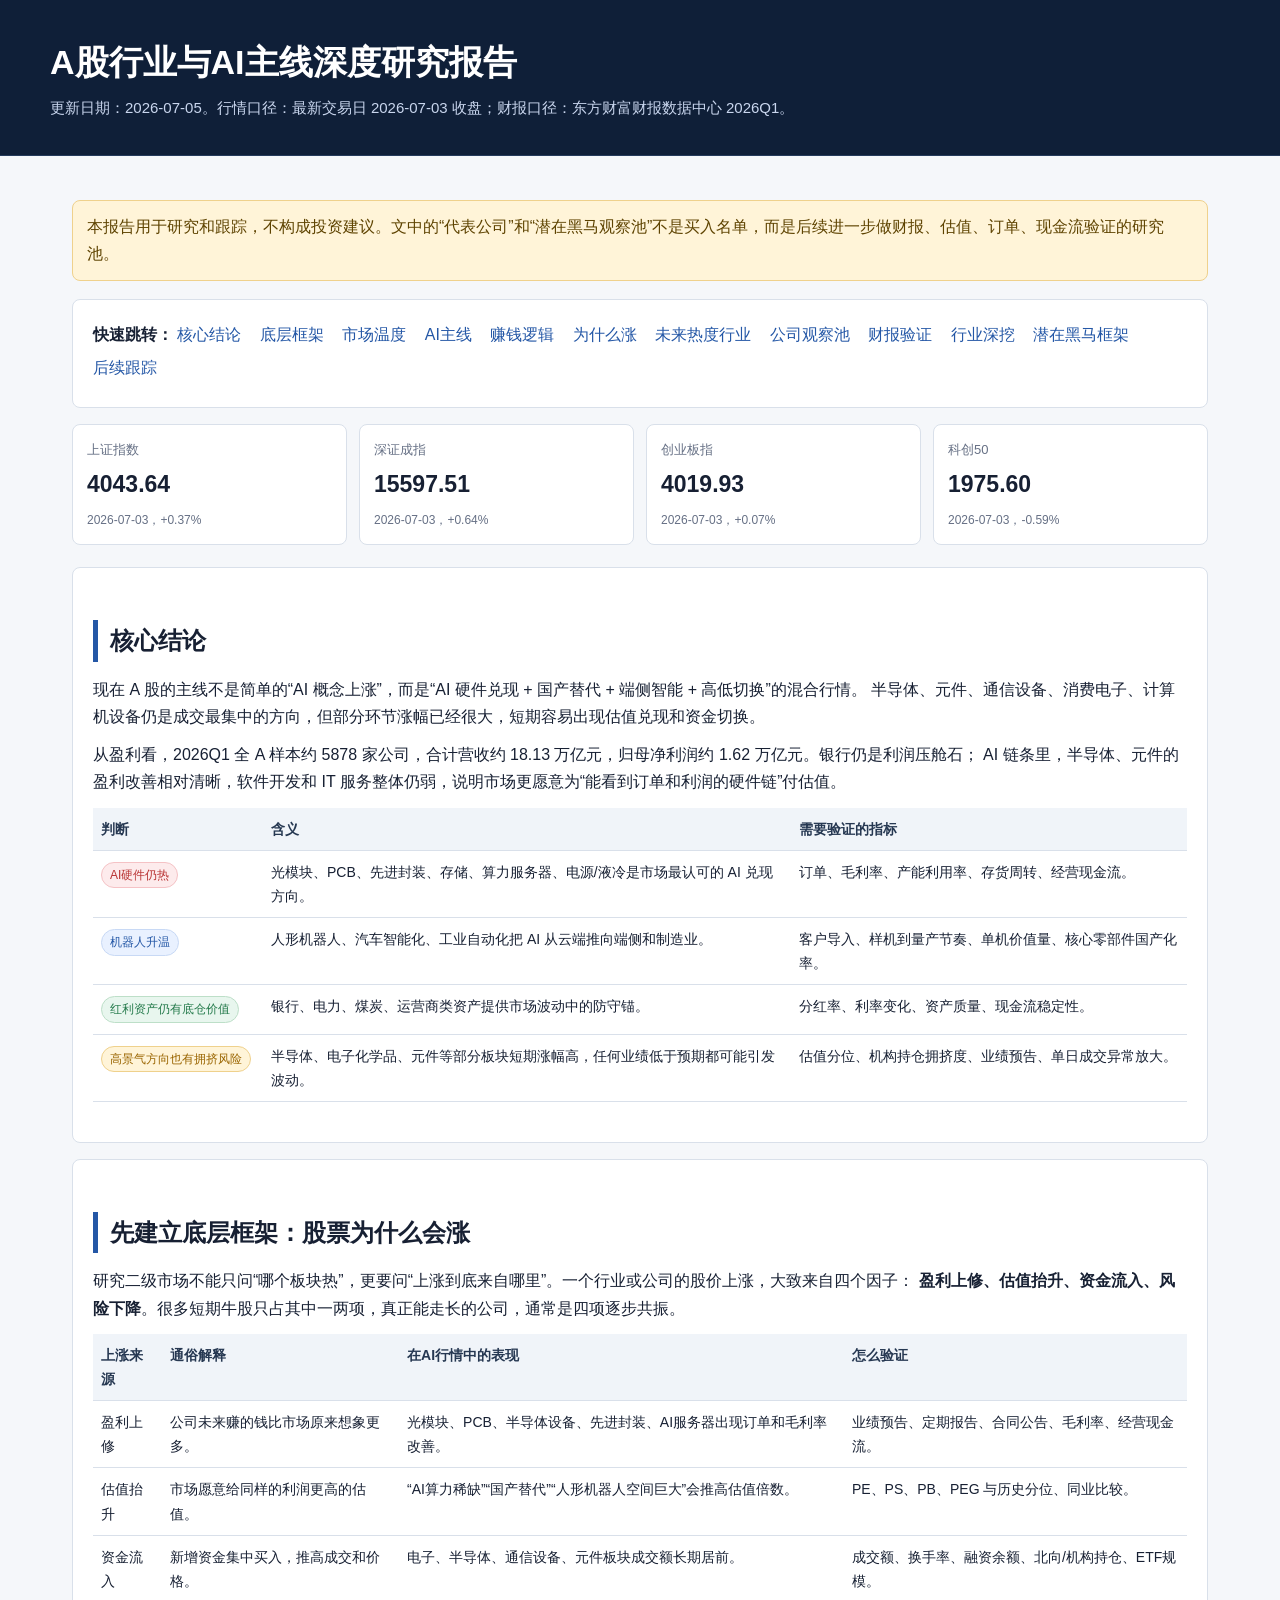
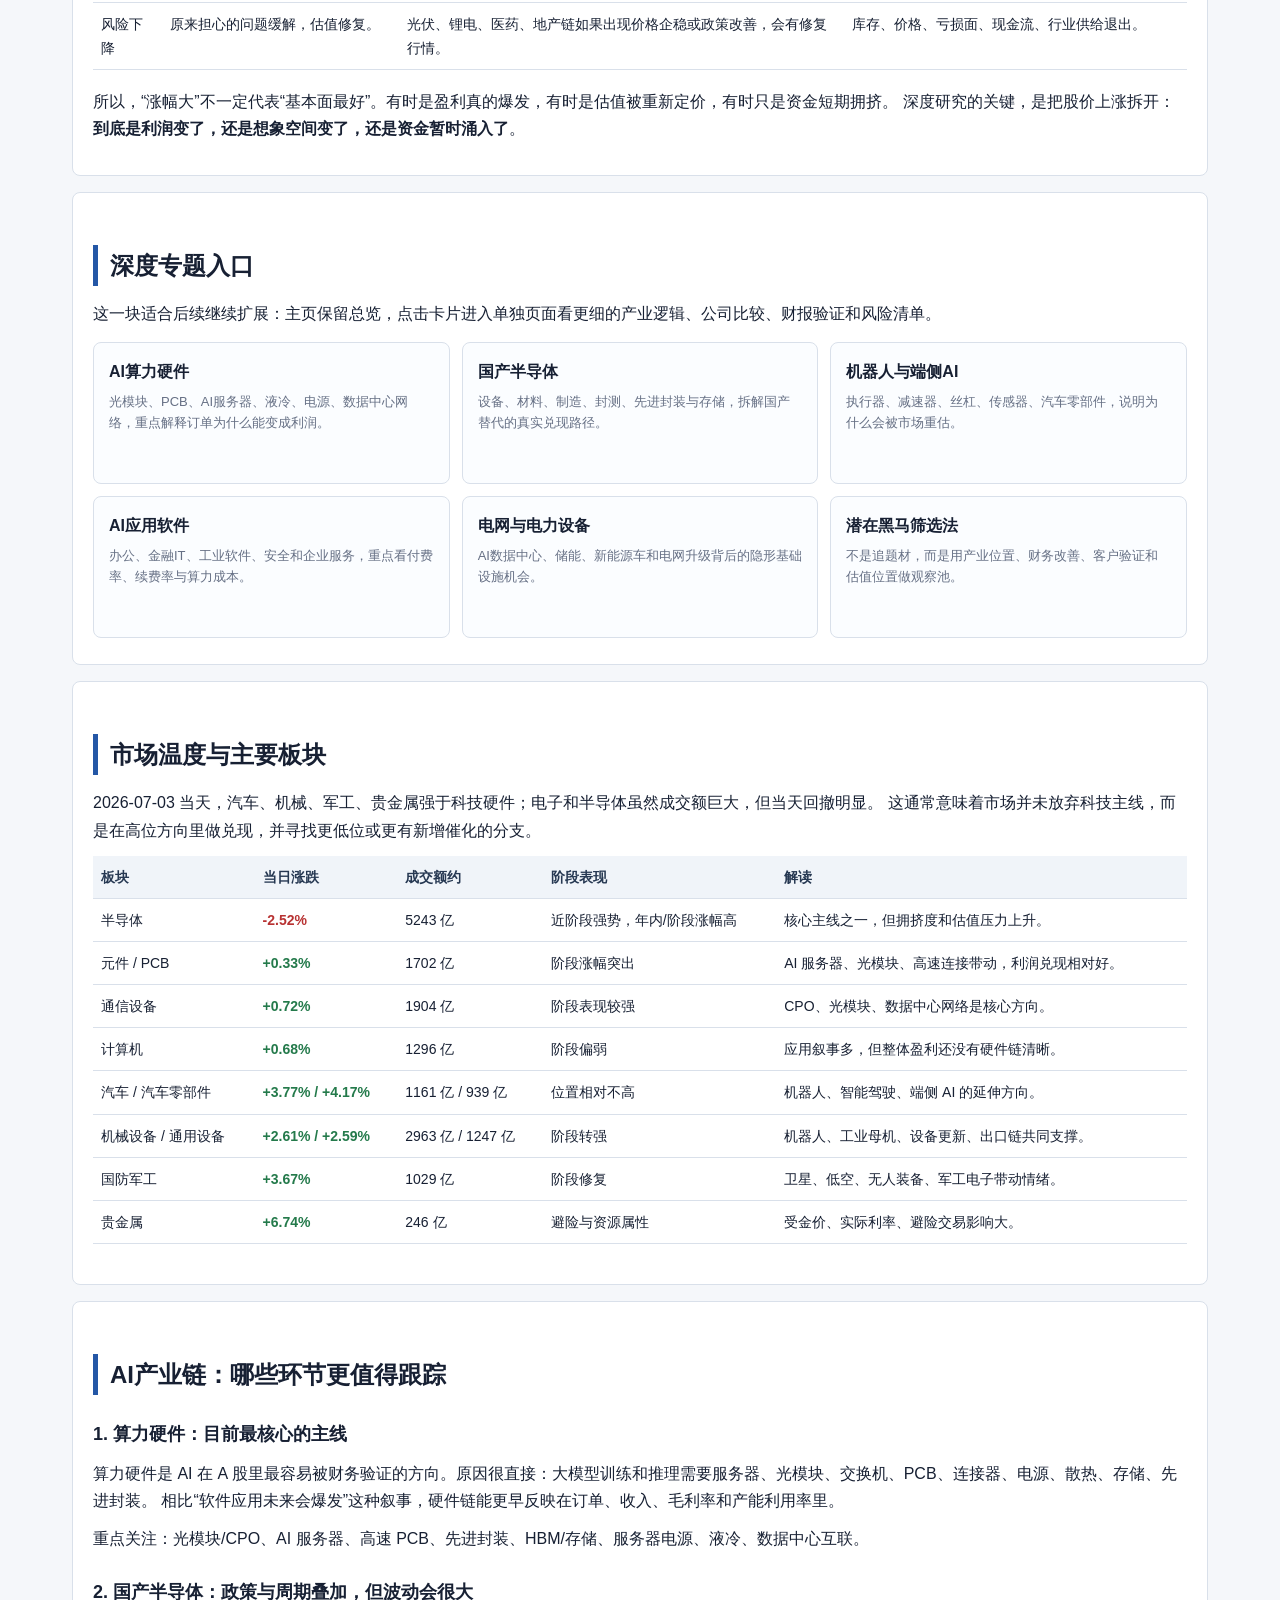
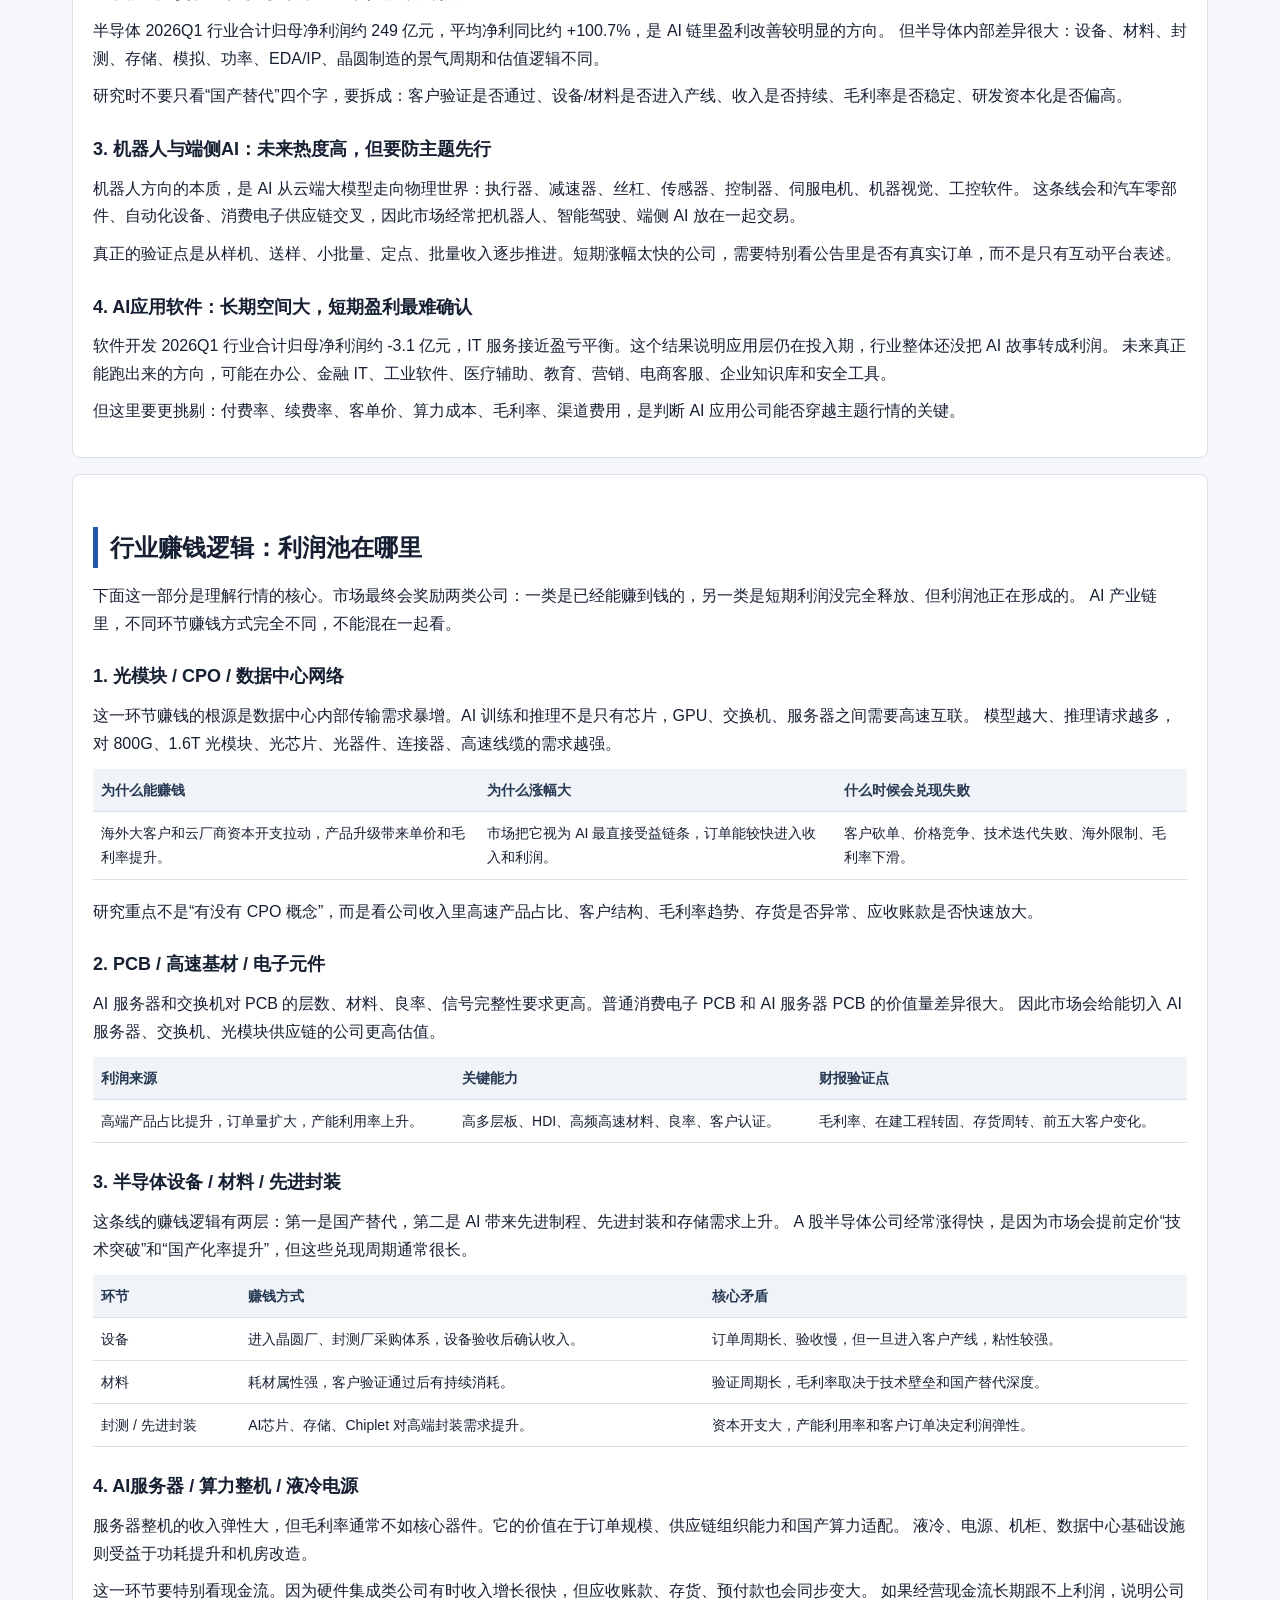
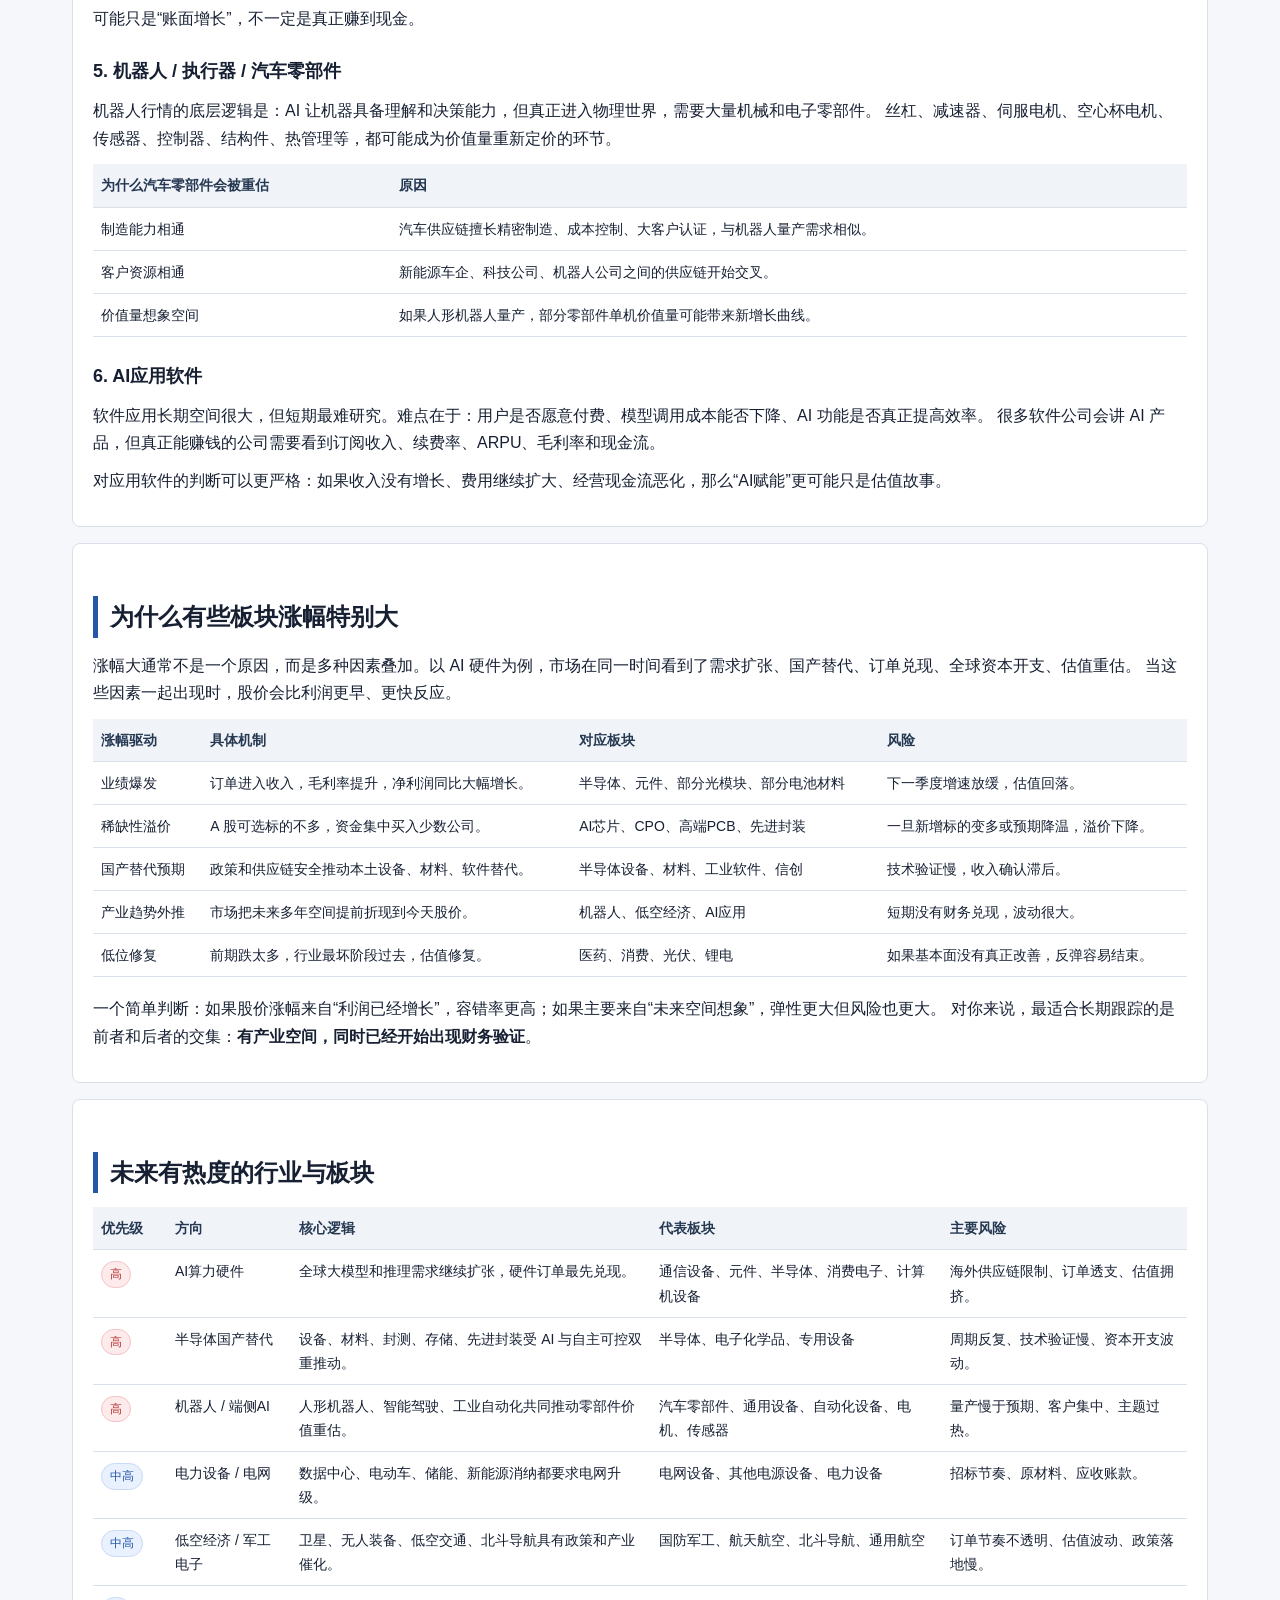
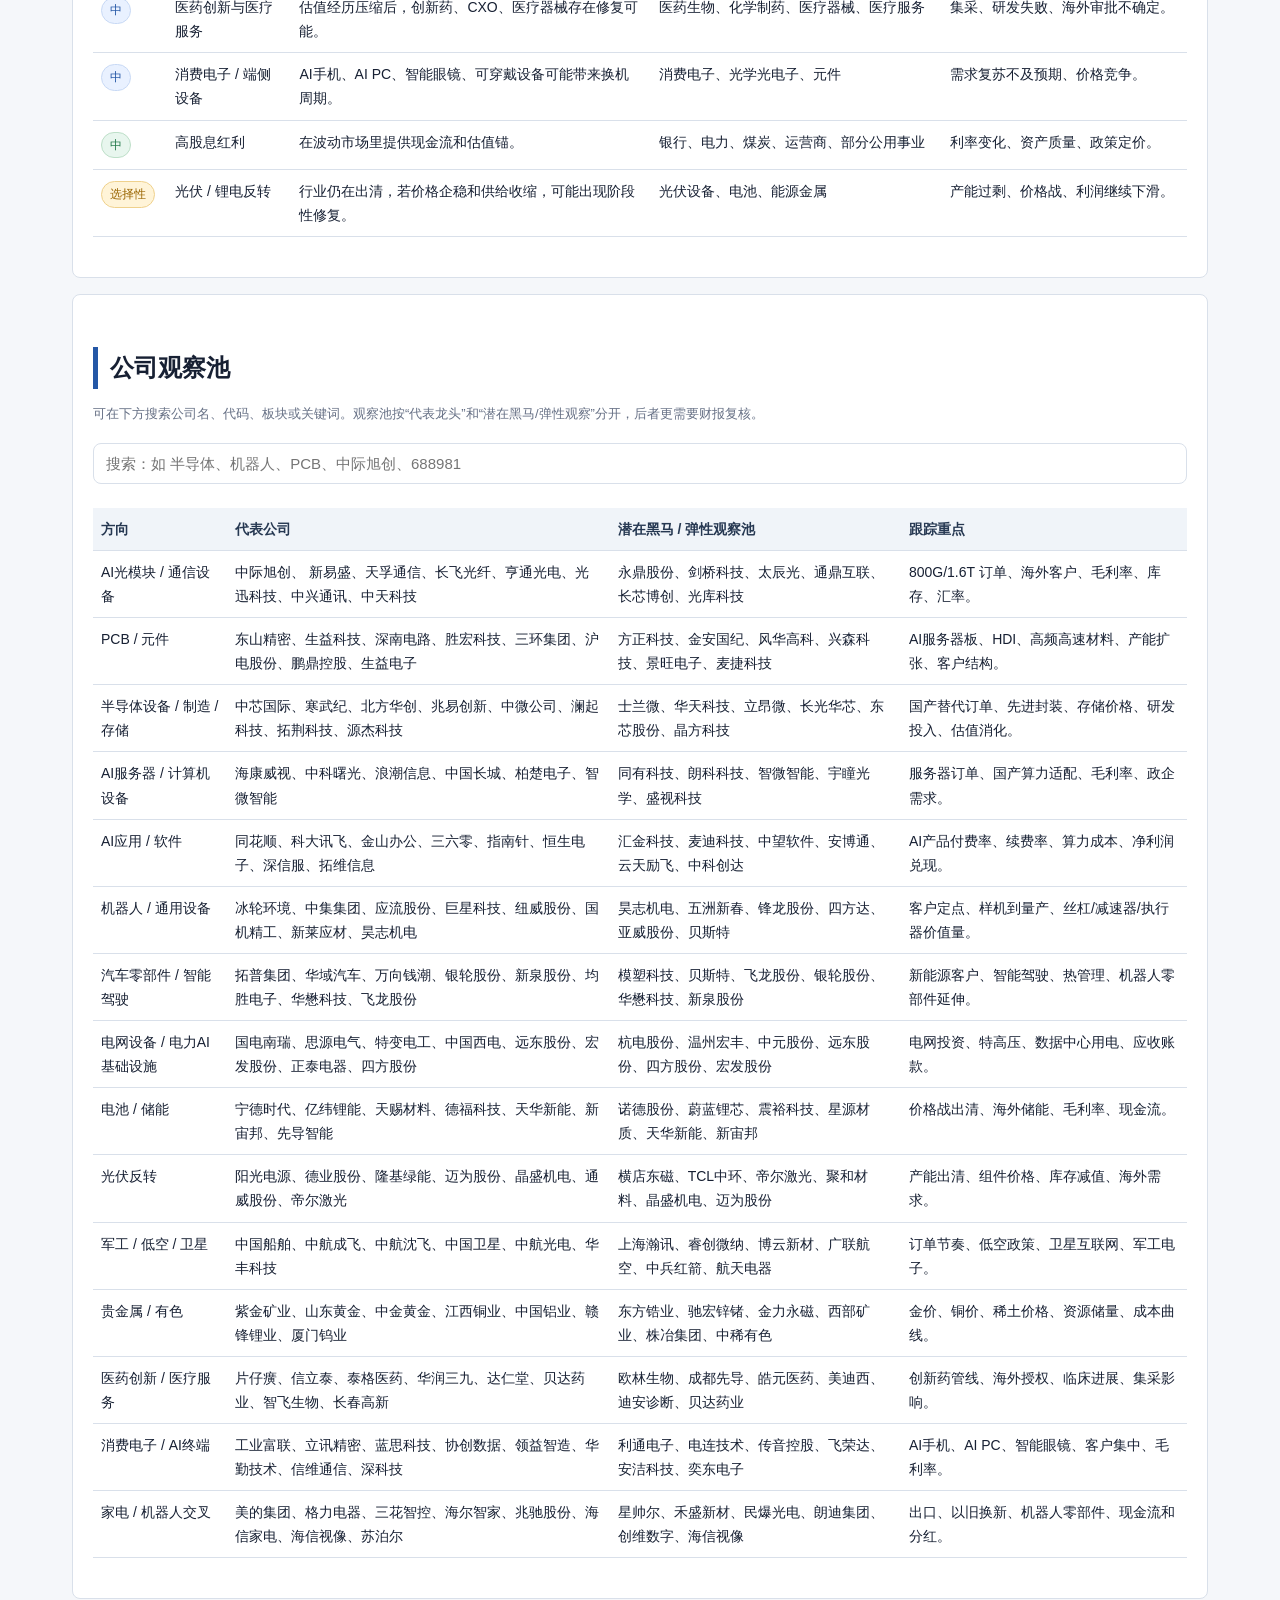
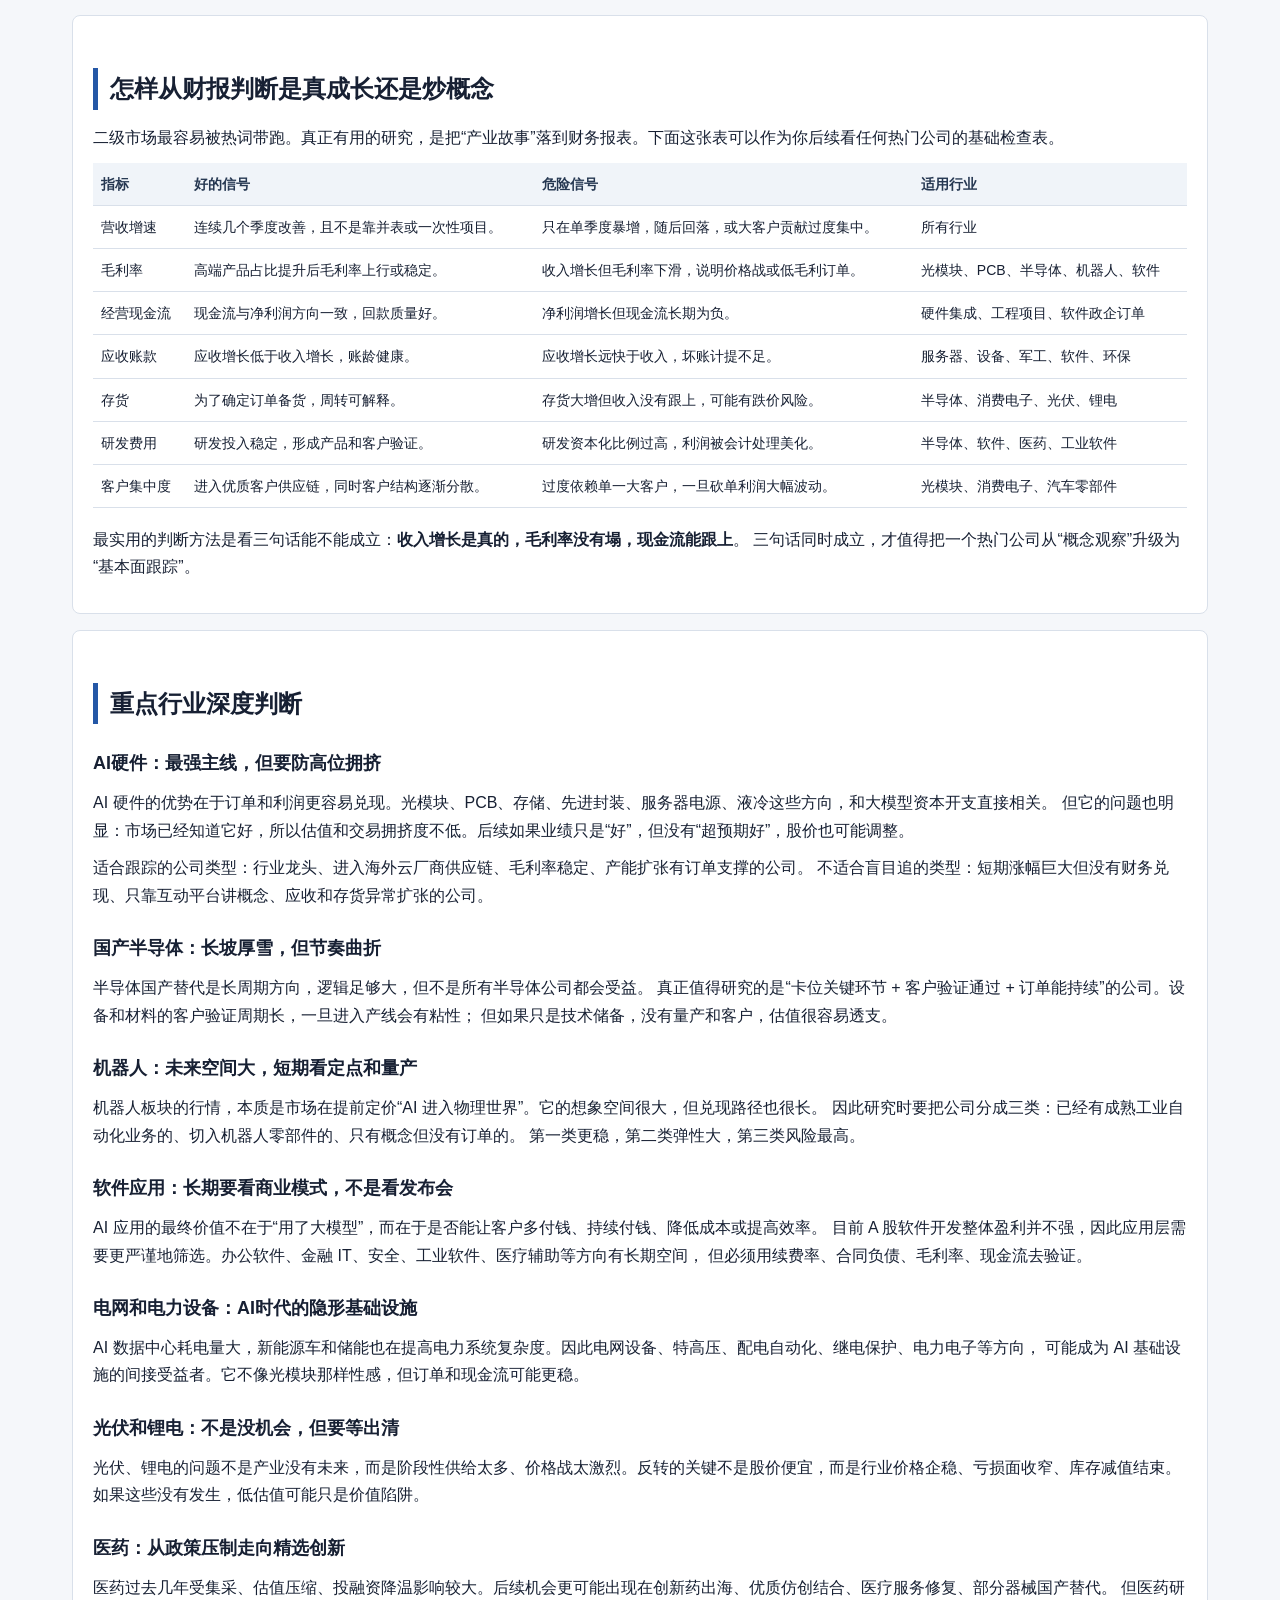
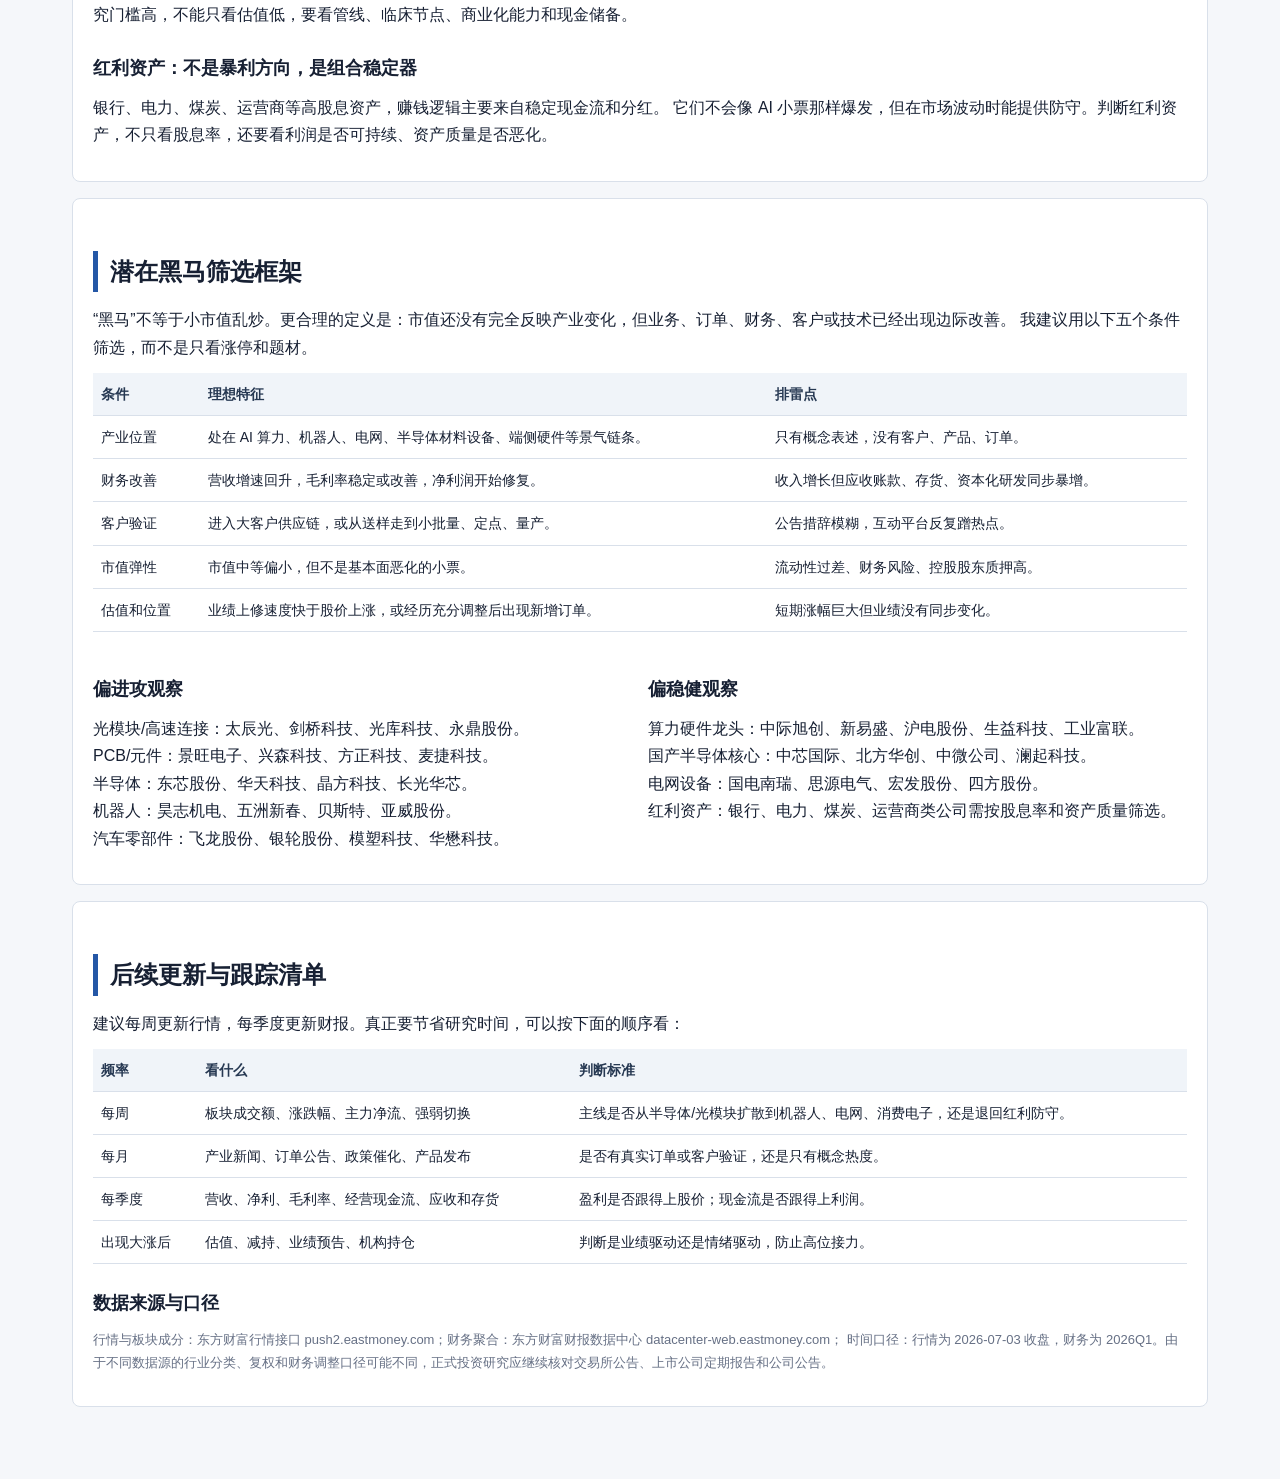
==== commit 63992886: "Add deep-dive links to homepage" ====
--- a/index.html
+++ b/index.html
@@ -182,6 +182,42 @@
       color: var(--muted);
     }
 
+    .link-grid {
+      display: grid;
+      grid-template-columns: repeat(3, minmax(0, 1fr));
+      gap: 12px;
+      margin: 14px 0 4px;
+    }
+
+    .deep-card {
+      display: block;
+      min-height: 142px;
+      border: 1px solid var(--line);
+      border-radius: 8px;
+      padding: 15px;
+      color: var(--ink);
+      text-decoration: none;
+      background: #fbfdff;
+    }
+
+    .deep-card:hover {
+      border-color: #9fbbe6;
+      background: #f3f8ff;
+    }
+
+    .deep-card strong {
+      display: block;
+      margin-bottom: 7px;
+      font-size: 16px;
+    }
+
+    .deep-card span {
+      display: block;
+      color: var(--muted);
+      font-size: 13px;
+      line-height: 1.6;
+    }
+
     input[type="search"] {
       width: 100%;
       border: 1px solid var(--line);
@@ -192,7 +228,7 @@
     }
 
     @media (max-width: 900px) {
-      .grid, .two-col { grid-template-columns: 1fr; }
+      .grid, .two-col, .link-grid { grid-template-columns: 1fr; }
       h1 { font-size: 27px; }
       main { padding: 18px 12px 42px; }
       section { padding: 15px 12px; }
@@ -342,6 +378,39 @@
       </p>
     </section>
 
+    <section id="deep-links">
+      <h2>深度专题入口</h2>
+      <p>
+        这一块适合后续继续扩展：主页保留总览，点击卡片进入单独页面看更细的产业逻辑、公司比较、财报验证和风险清单。
+      </p>
+      <div class="link-grid">
+        <a class="deep-card" href="pages/ai-hardware.html">
+          <strong>AI算力硬件</strong>
+          <span>光模块、PCB、AI服务器、液冷、电源、数据中心网络，重点解释订单为什么能变成利润。</span>
+        </a>
+        <a class="deep-card" href="pages/semiconductor.html">
+          <strong>国产半导体</strong>
+          <span>设备、材料、制造、封测、先进封装与存储，拆解国产替代的真实兑现路径。</span>
+        </a>
+        <a class="deep-card" href="pages/robotics.html">
+          <strong>机器人与端侧AI</strong>
+          <span>执行器、减速器、丝杠、传感器、汽车零部件，说明为什么会被市场重估。</span>
+        </a>
+        <a class="deep-card" href="pages/ai-software.html">
+          <strong>AI应用软件</strong>
+          <span>办公、金融IT、工业软件、安全和企业服务，重点看付费率、续费率与算力成本。</span>
+        </a>
+        <a class="deep-card" href="pages/power-grid.html">
+          <strong>电网与电力设备</strong>
+          <span>AI数据中心、储能、新能源车和电网升级背后的隐形基础设施机会。</span>
+        </a>
+        <a class="deep-card" href="pages/blackhorse-method.html">
+          <strong>潜在黑马筛选法</strong>
+          <span>不是追题材，而是用产业位置、财务改善、客户验证和估值位置做观察池。</span>
+        </a>
+      </div>
+    </section>
+
     <section id="market">
       <h2>市场温度与主要板块</h2>
       <p>
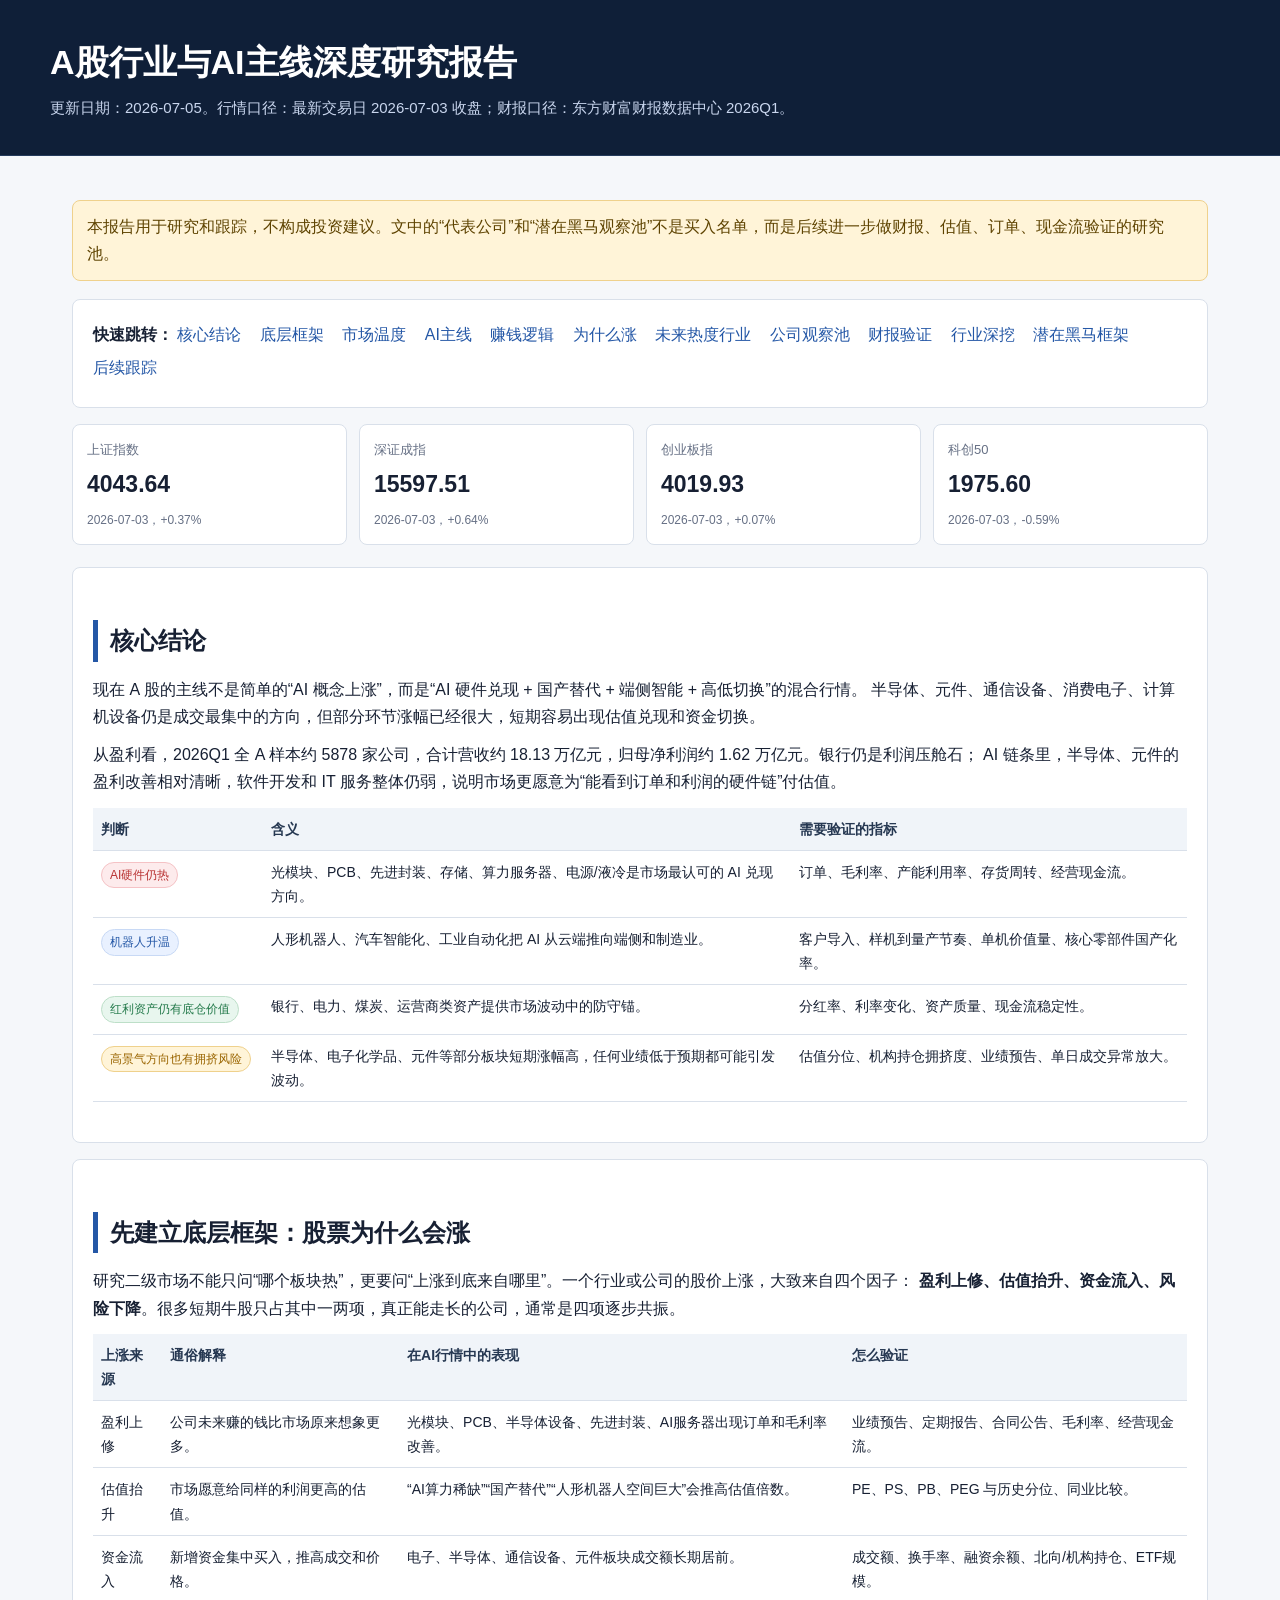
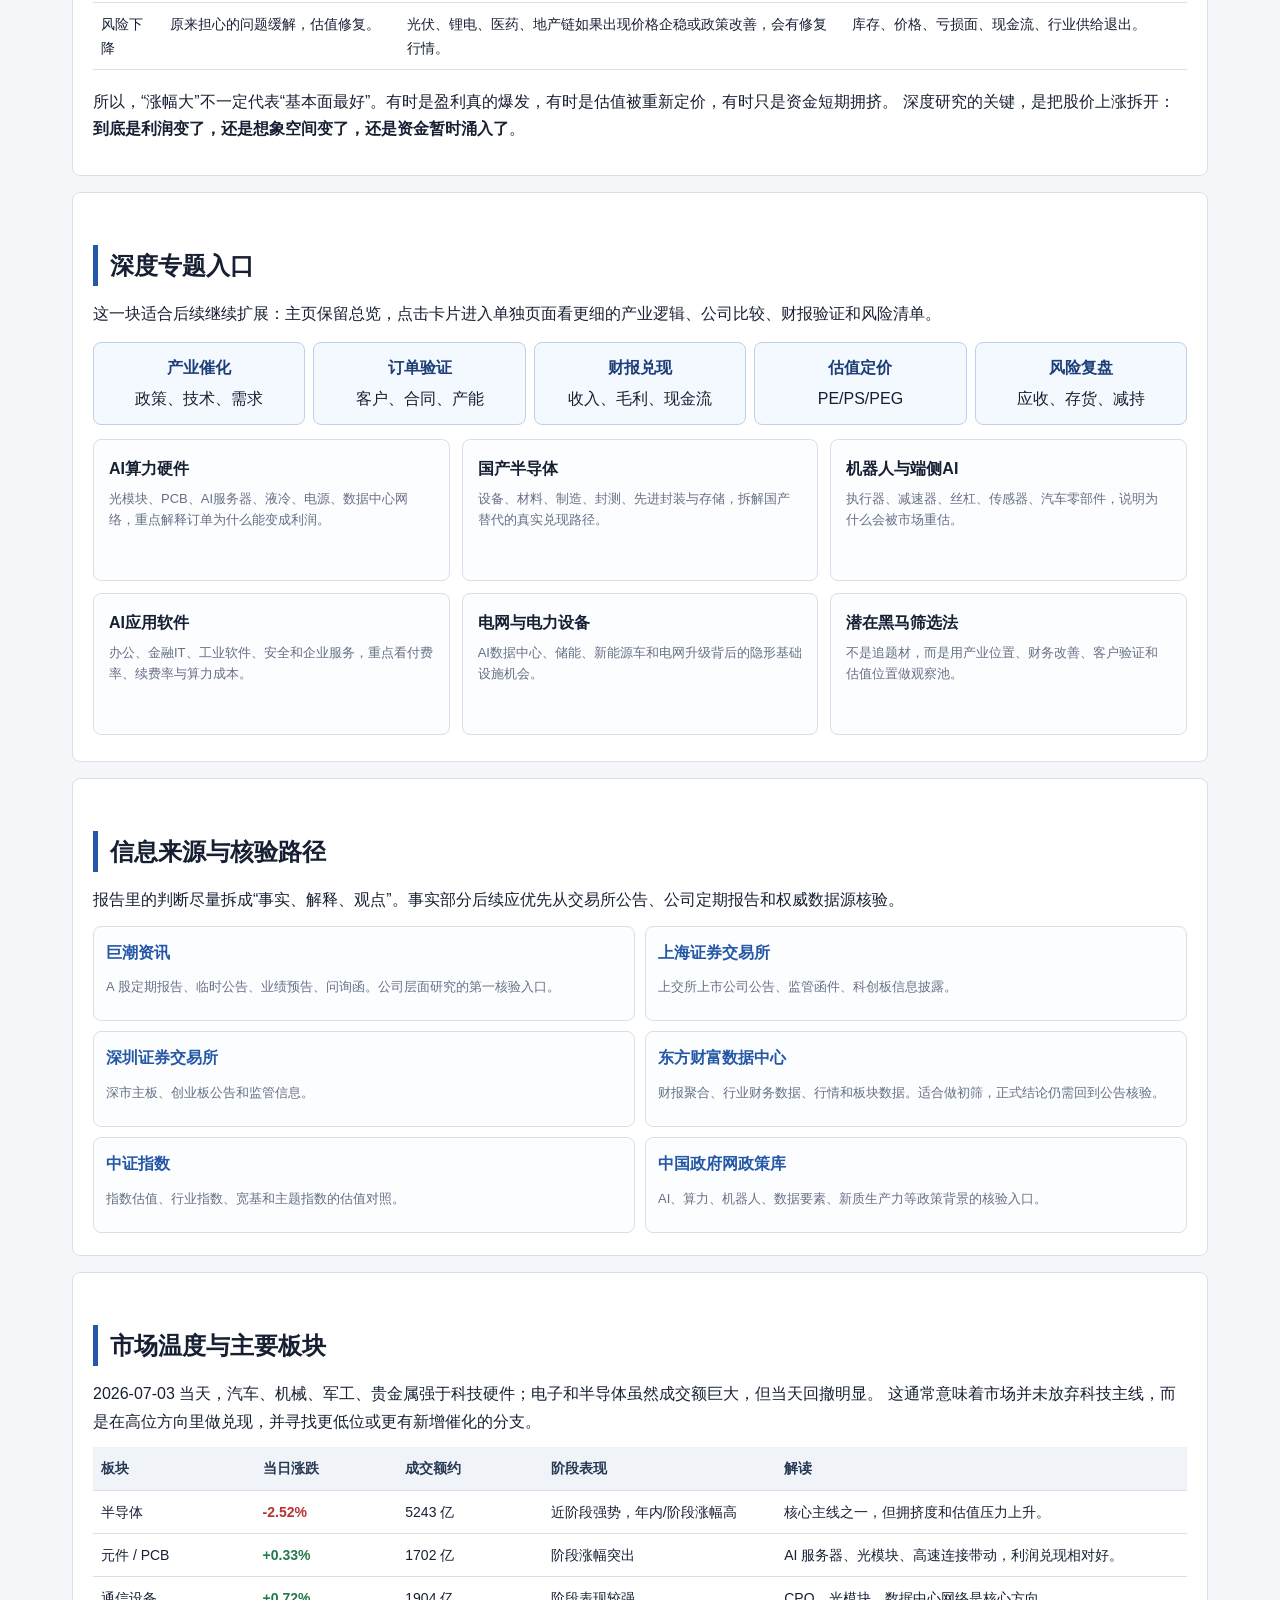
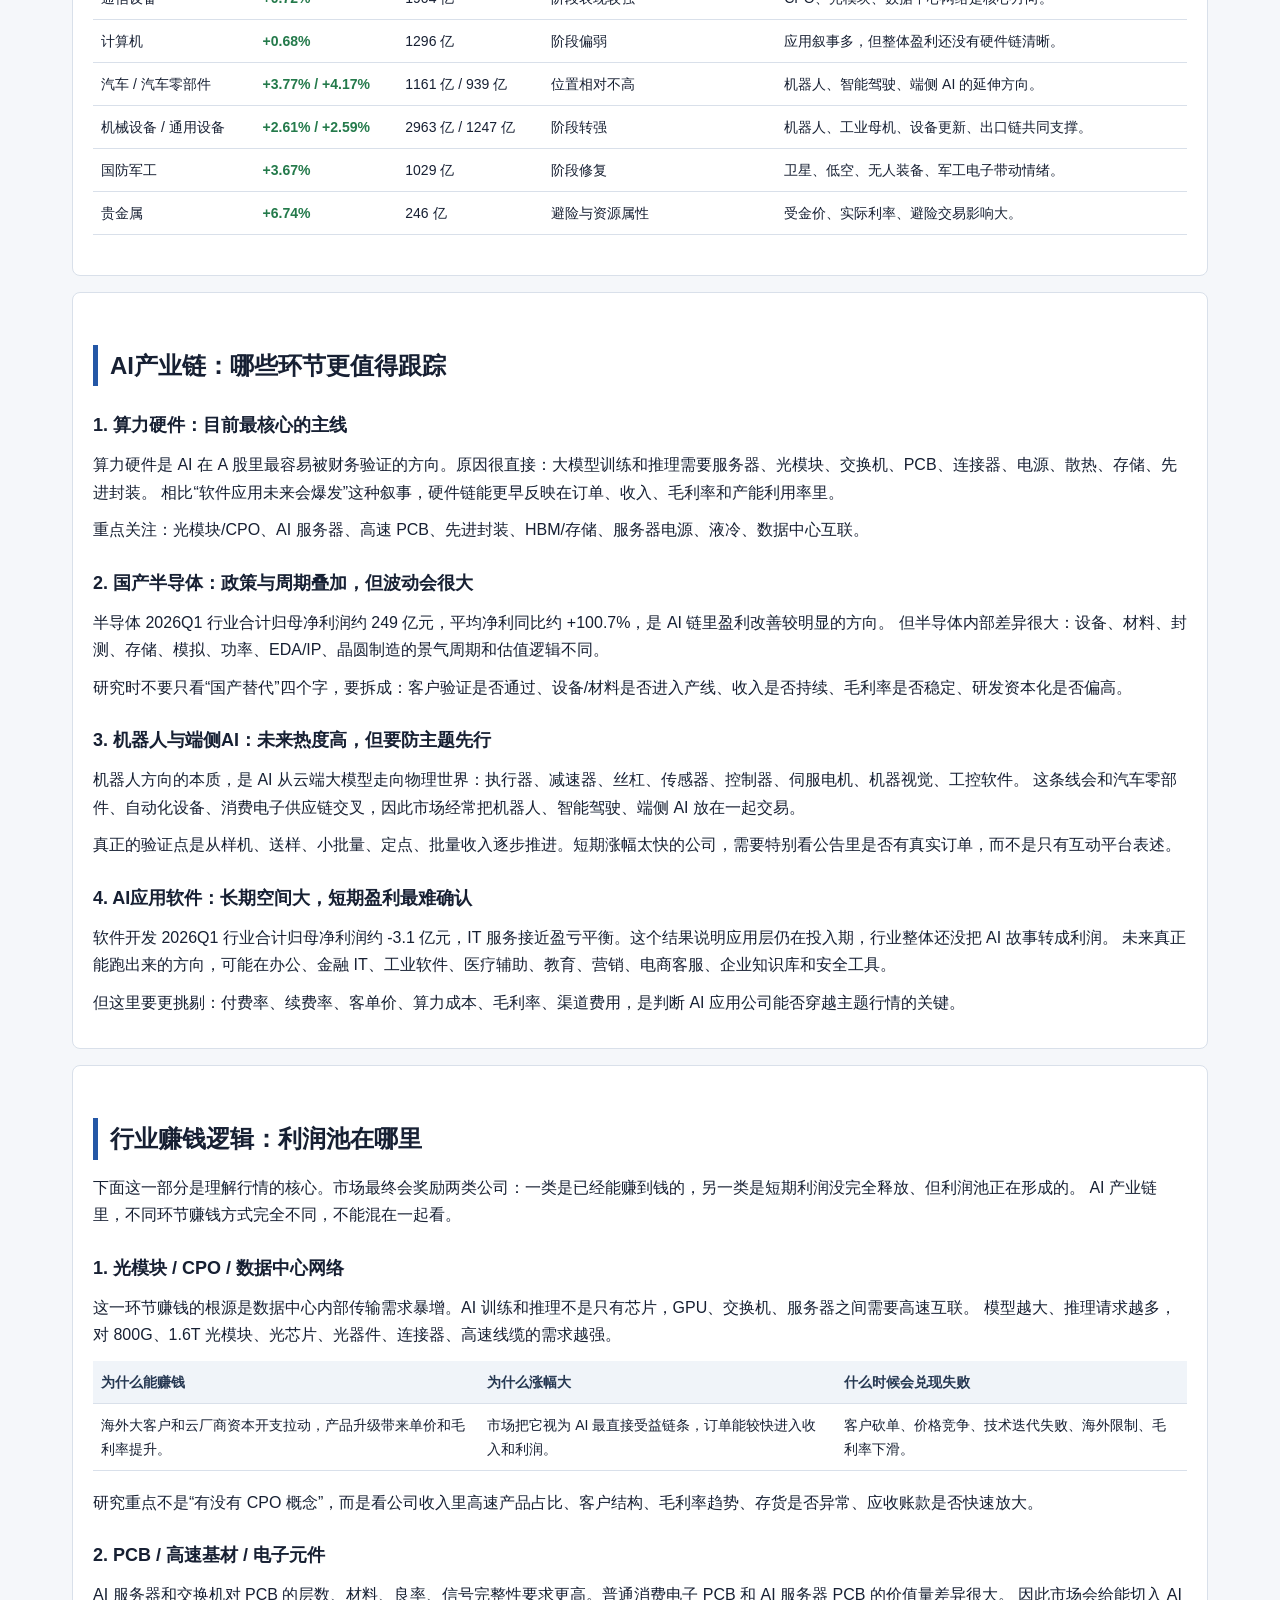
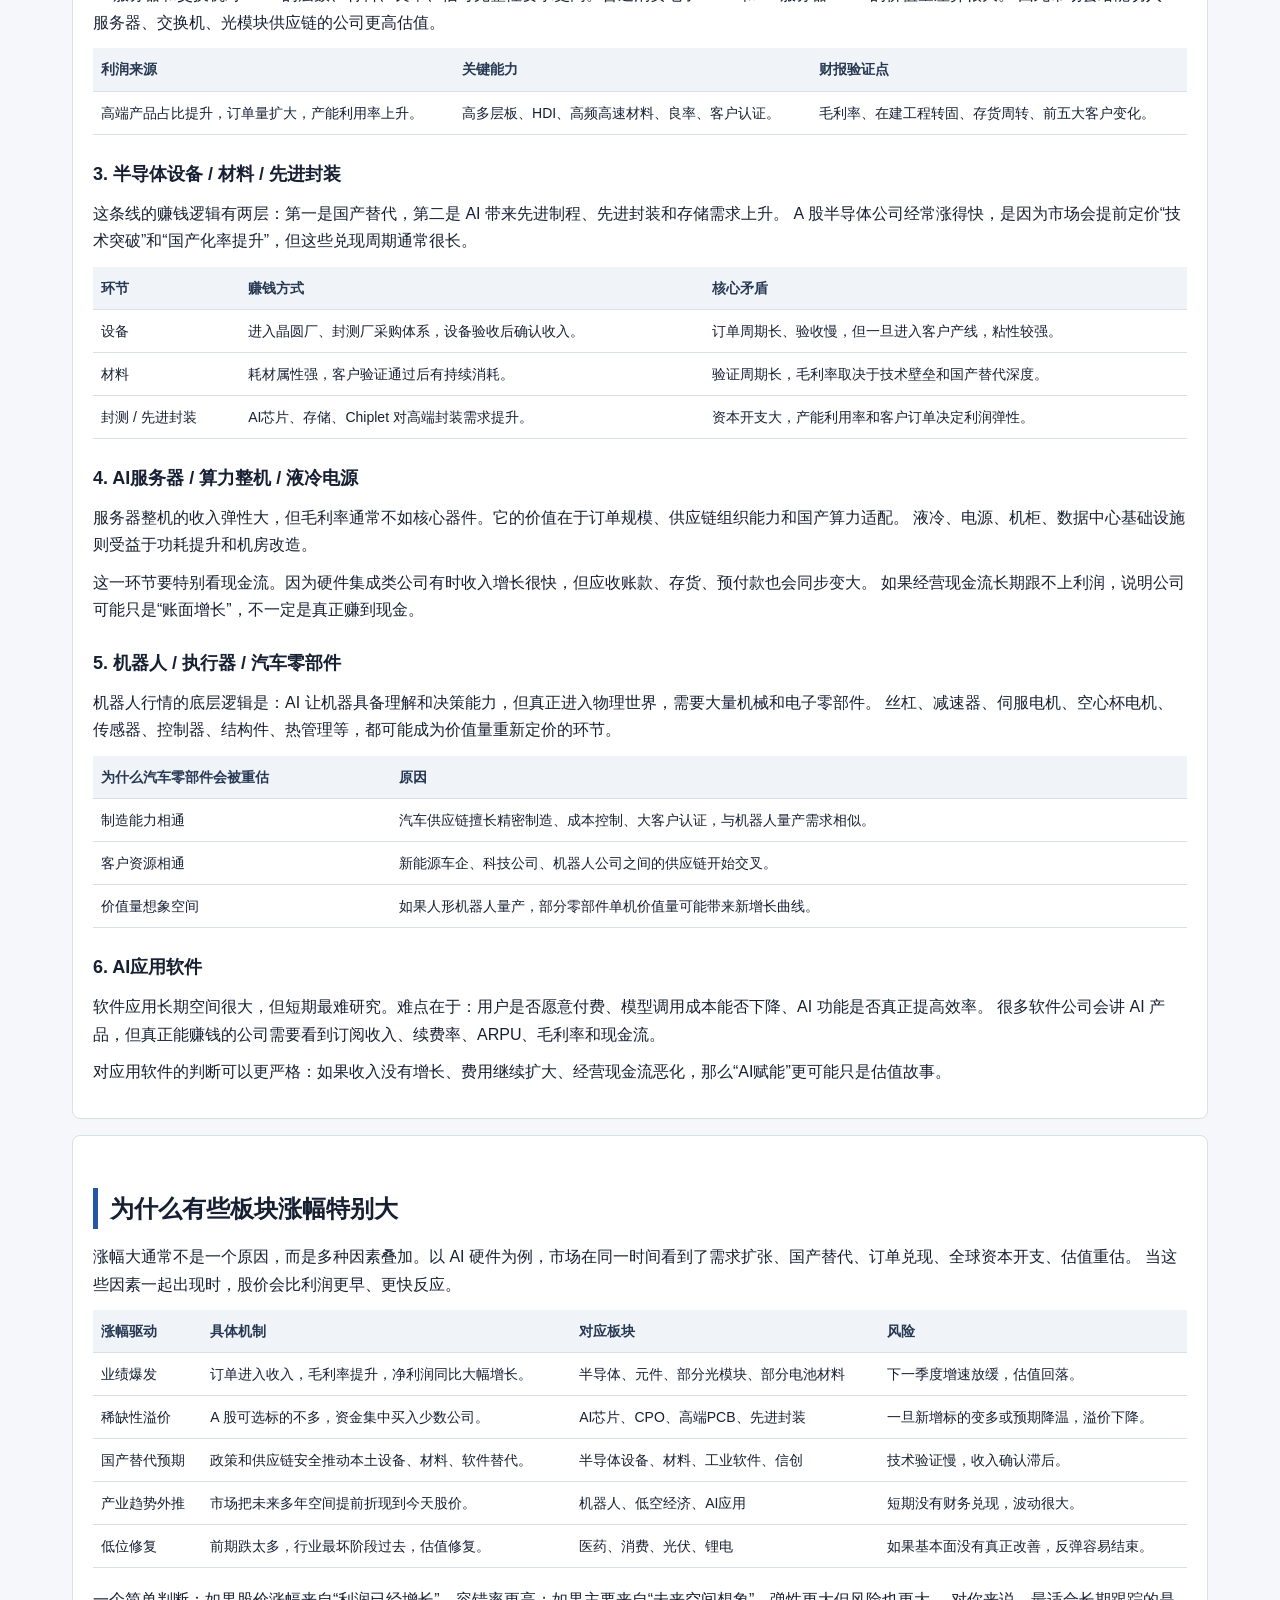
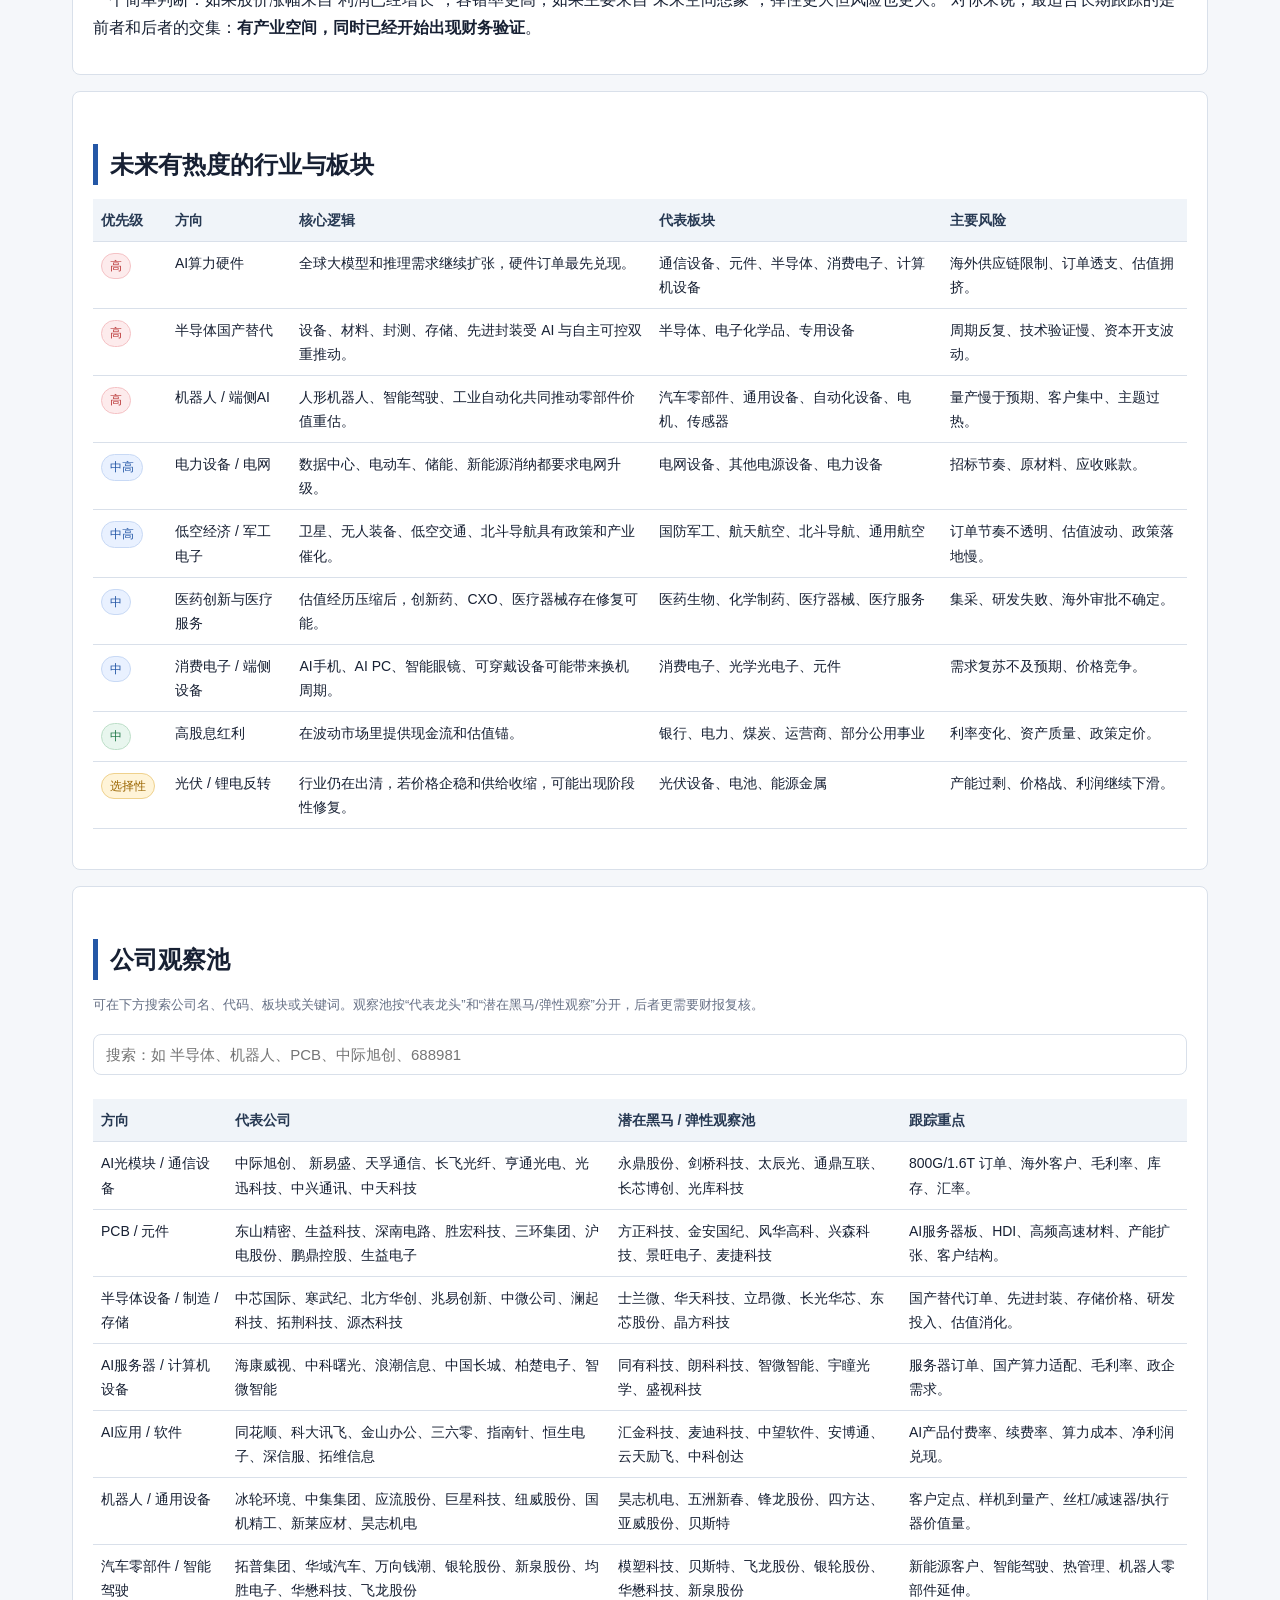
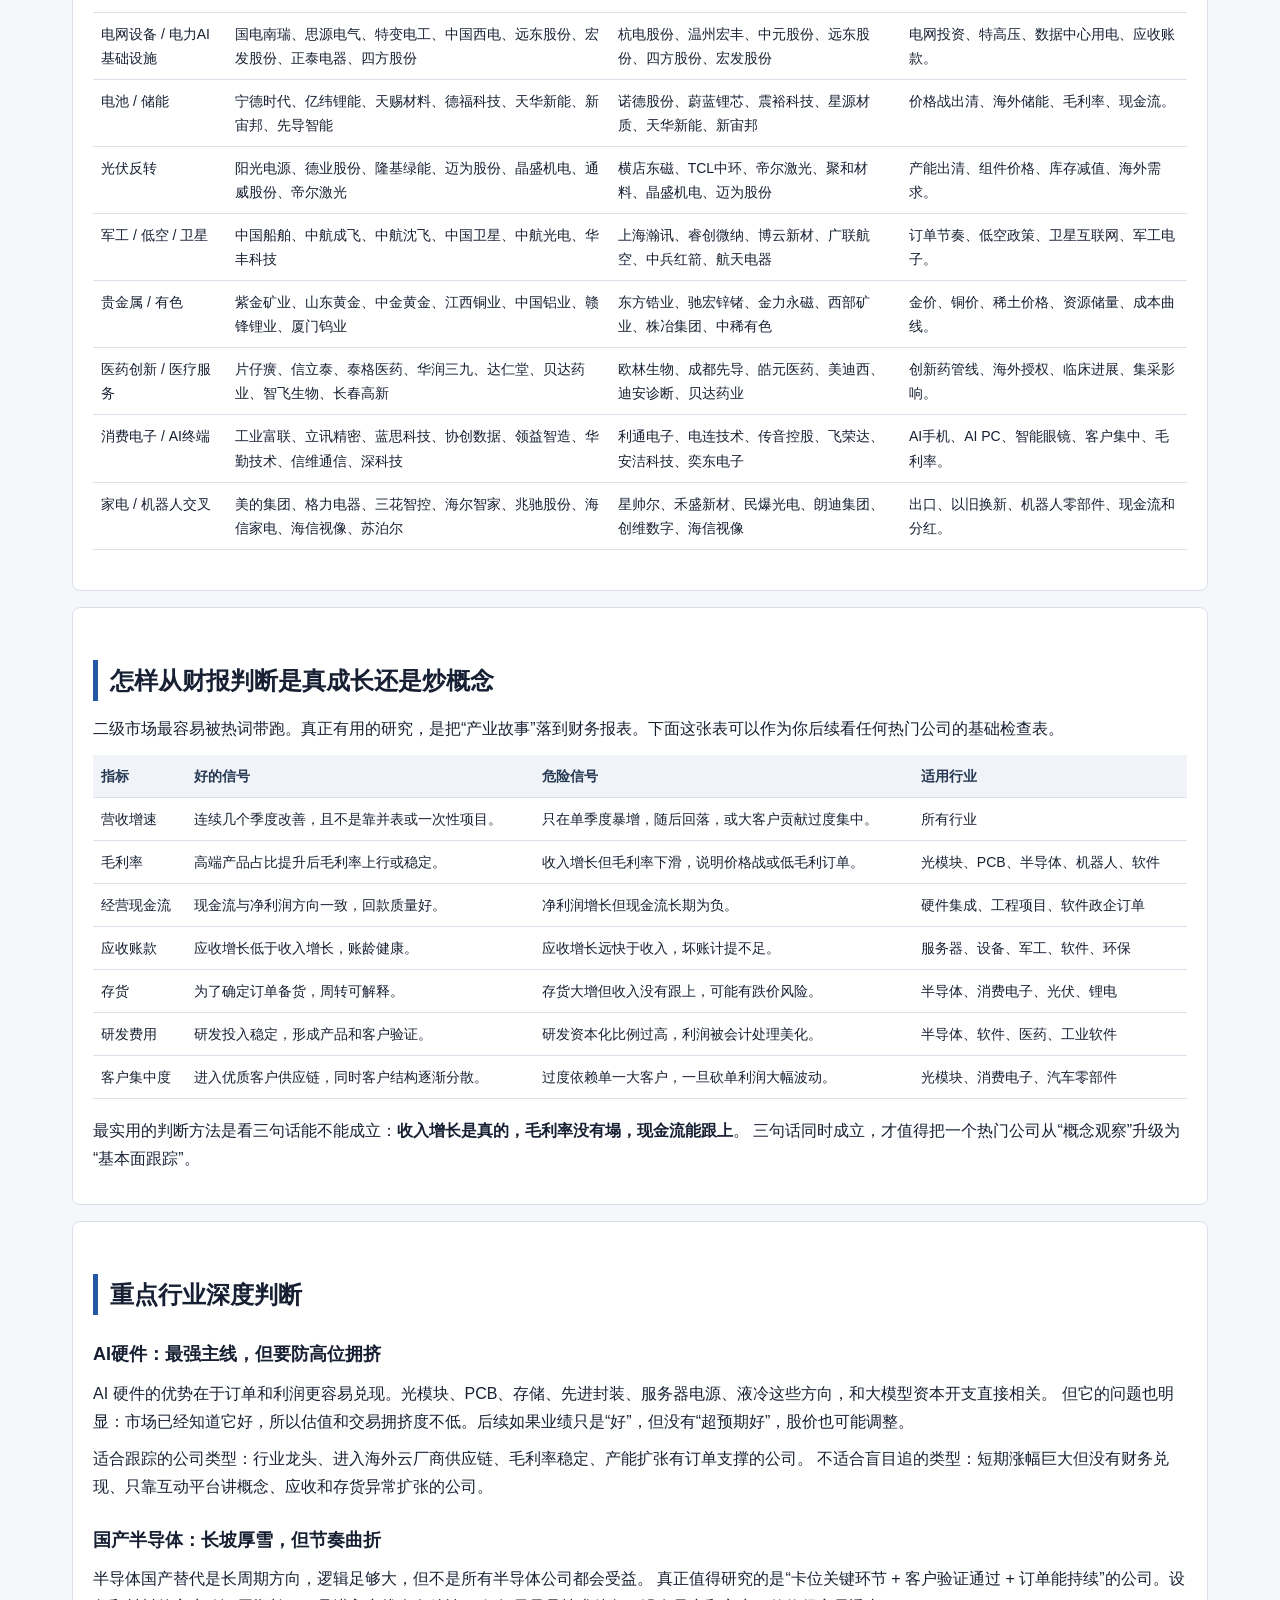
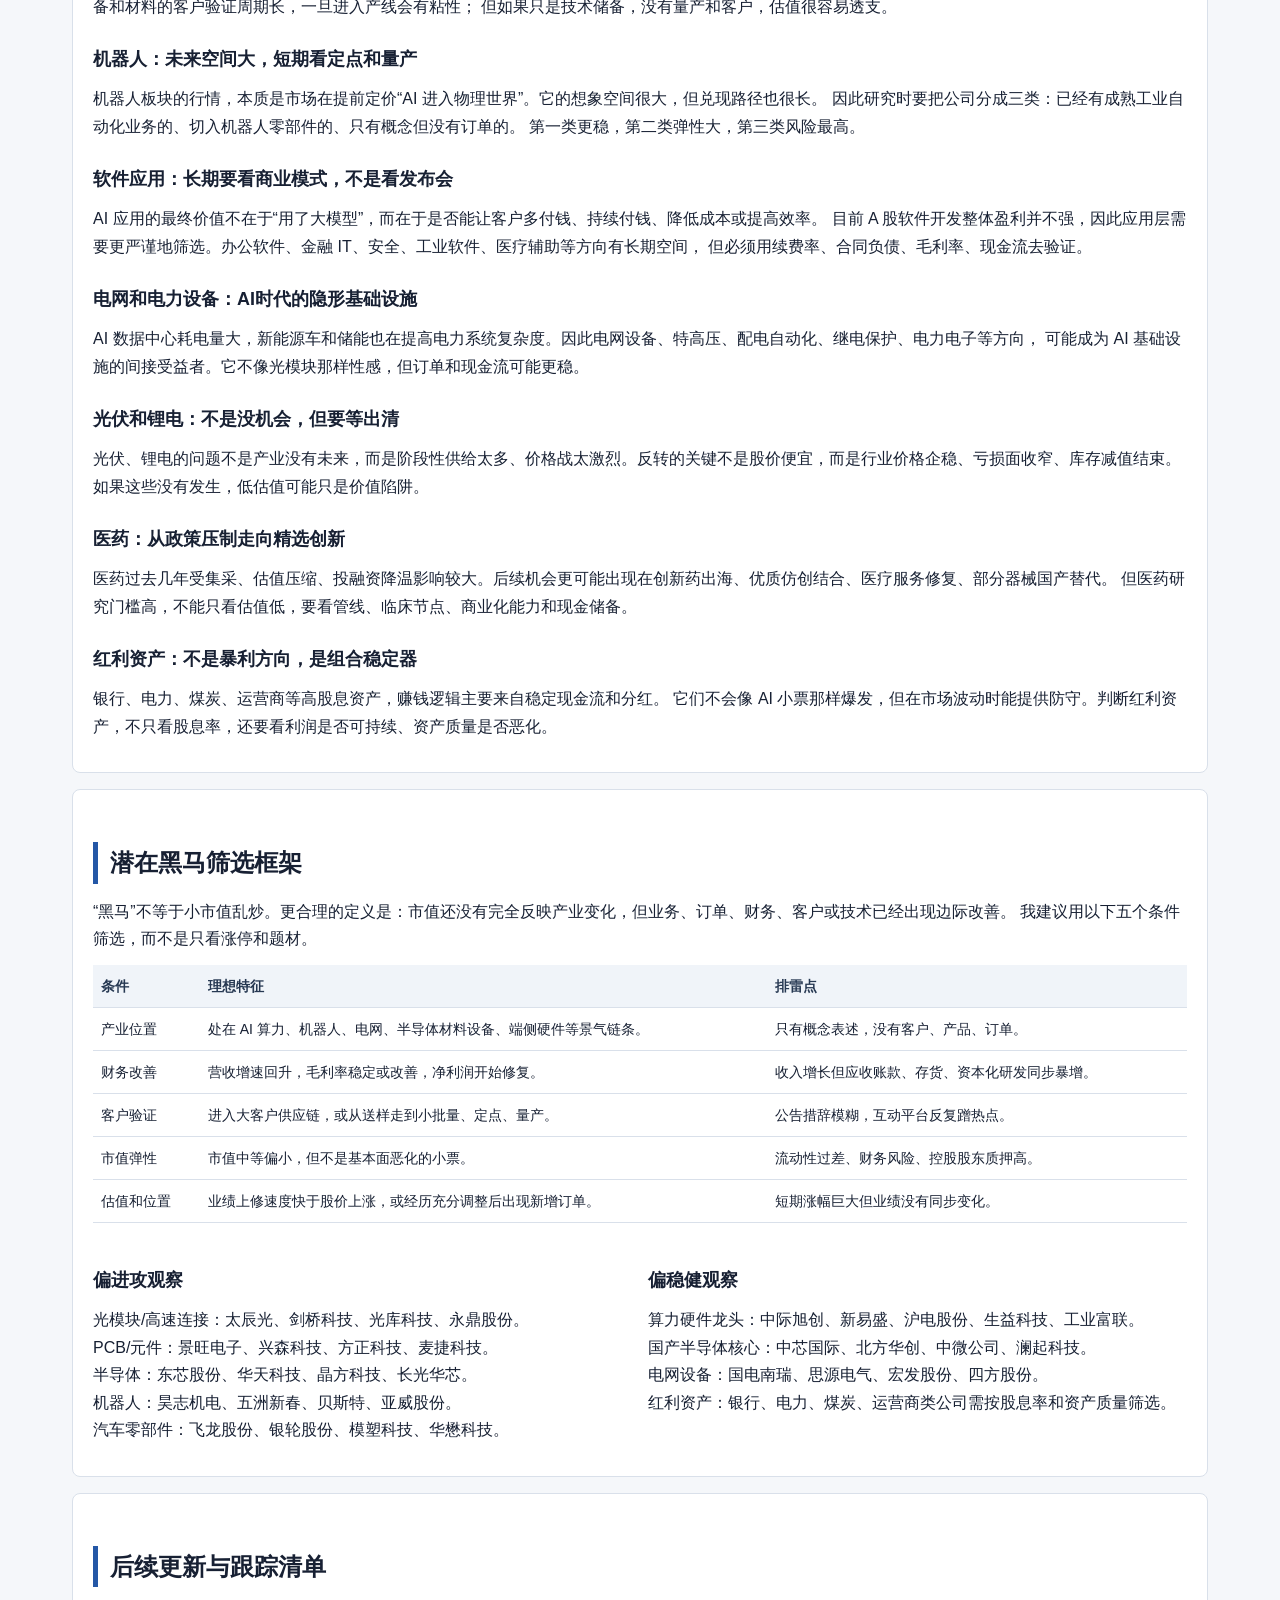
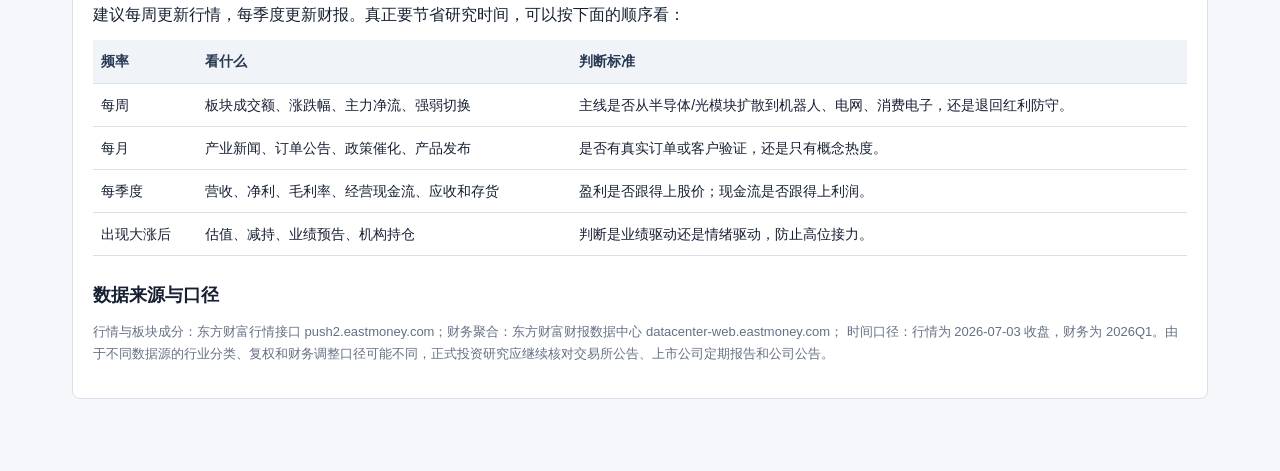
==== commit 631f16f6: "Add source links and visual research maps" ====
--- a/index.html
+++ b/index.html
@@ -218,6 +218,48 @@
       line-height: 1.6;
     }
 
+    .source-grid {
+      display: grid;
+      grid-template-columns: repeat(2, minmax(0, 1fr));
+      gap: 10px;
+      margin-top: 12px;
+    }
+
+    .source-item {
+      border: 1px solid var(--line);
+      border-radius: 8px;
+      padding: 12px;
+      background: #fbfdff;
+    }
+
+    .source-item a {
+      color: var(--blue);
+      font-weight: 700;
+      text-decoration: none;
+    }
+
+    .visual-flow {
+      display: grid;
+      grid-template-columns: repeat(5, minmax(0, 1fr));
+      gap: 8px;
+      margin: 14px 0;
+    }
+
+    .flow-node {
+      border: 1px solid #bfd0e8;
+      border-radius: 8px;
+      padding: 11px 9px;
+      background: #f4f8ff;
+      text-align: center;
+      min-height: 74px;
+    }
+
+    .flow-node strong {
+      display: block;
+      color: #1c3f78;
+      margin-bottom: 4px;
+    }
+
     input[type="search"] {
       width: 100%;
       border: 1px solid var(--line);
@@ -228,7 +270,7 @@
     }
 
     @media (max-width: 900px) {
-      .grid, .two-col, .link-grid { grid-template-columns: 1fr; }
+      .grid, .two-col, .link-grid, .source-grid, .visual-flow { grid-template-columns: 1fr; }
       h1 { font-size: 27px; }
       main { padding: 18px 12px 42px; }
       section { padding: 15px 12px; }
@@ -383,6 +425,13 @@
       <p>
         这一块适合后续继续扩展：主页保留总览，点击卡片进入单独页面看更细的产业逻辑、公司比较、财报验证和风险清单。
       </p>
+      <div class="visual-flow">
+        <div class="flow-node"><strong>产业催化</strong><span>政策、技术、需求</span></div>
+        <div class="flow-node"><strong>订单验证</strong><span>客户、合同、产能</span></div>
+        <div class="flow-node"><strong>财报兑现</strong><span>收入、毛利、现金流</span></div>
+        <div class="flow-node"><strong>估值定价</strong><span>PE/PS/PEG</span></div>
+        <div class="flow-node"><strong>风险复盘</strong><span>应收、存货、减持</span></div>
+      </div>
       <div class="link-grid">
         <a class="deep-card" href="pages/ai-hardware.html">
           <strong>AI算力硬件</strong>
@@ -411,6 +460,39 @@
       </div>
     </section>
 
+    <section id="sources">
+      <h2>信息来源与核验路径</h2>
+      <p>
+        报告里的判断尽量拆成“事实、解释、观点”。事实部分后续应优先从交易所公告、公司定期报告和权威数据源核验。
+      </p>
+      <div class="source-grid">
+        <div class="source-item">
+          <a href="https://www.cninfo.com.cn/" target="_blank" rel="noreferrer">巨潮资讯</a>
+          <p class="small">A 股定期报告、临时公告、业绩预告、问询函。公司层面研究的第一核验入口。</p>
+        </div>
+        <div class="source-item">
+          <a href="https://www.sse.com.cn/" target="_blank" rel="noreferrer">上海证券交易所</a>
+          <p class="small">上交所上市公司公告、监管函件、科创板信息披露。</p>
+        </div>
+        <div class="source-item">
+          <a href="https://www.szse.cn/" target="_blank" rel="noreferrer">深圳证券交易所</a>
+          <p class="small">深市主板、创业板公告和监管信息。</p>
+        </div>
+        <div class="source-item">
+          <a href="https://datacenter-web.eastmoney.com/" target="_blank" rel="noreferrer">东方财富数据中心</a>
+          <p class="small">财报聚合、行业财务数据、行情和板块数据。适合做初筛，正式结论仍需回到公告核验。</p>
+        </div>
+        <div class="source-item">
+          <a href="https://www.csindex.com.cn/" target="_blank" rel="noreferrer">中证指数</a>
+          <p class="small">指数估值、行业指数、宽基和主题指数的估值对照。</p>
+        </div>
+        <div class="source-item">
+          <a href="https://www.gov.cn/zhengce/" target="_blank" rel="noreferrer">中国政府网政策库</a>
+          <p class="small">AI、算力、机器人、数据要素、新质生产力等政策背景的核验入口。</p>
+        </div>
+      </div>
+    </section>
+
     <section id="market">
       <h2>市场温度与主要板块</h2>
       <p>
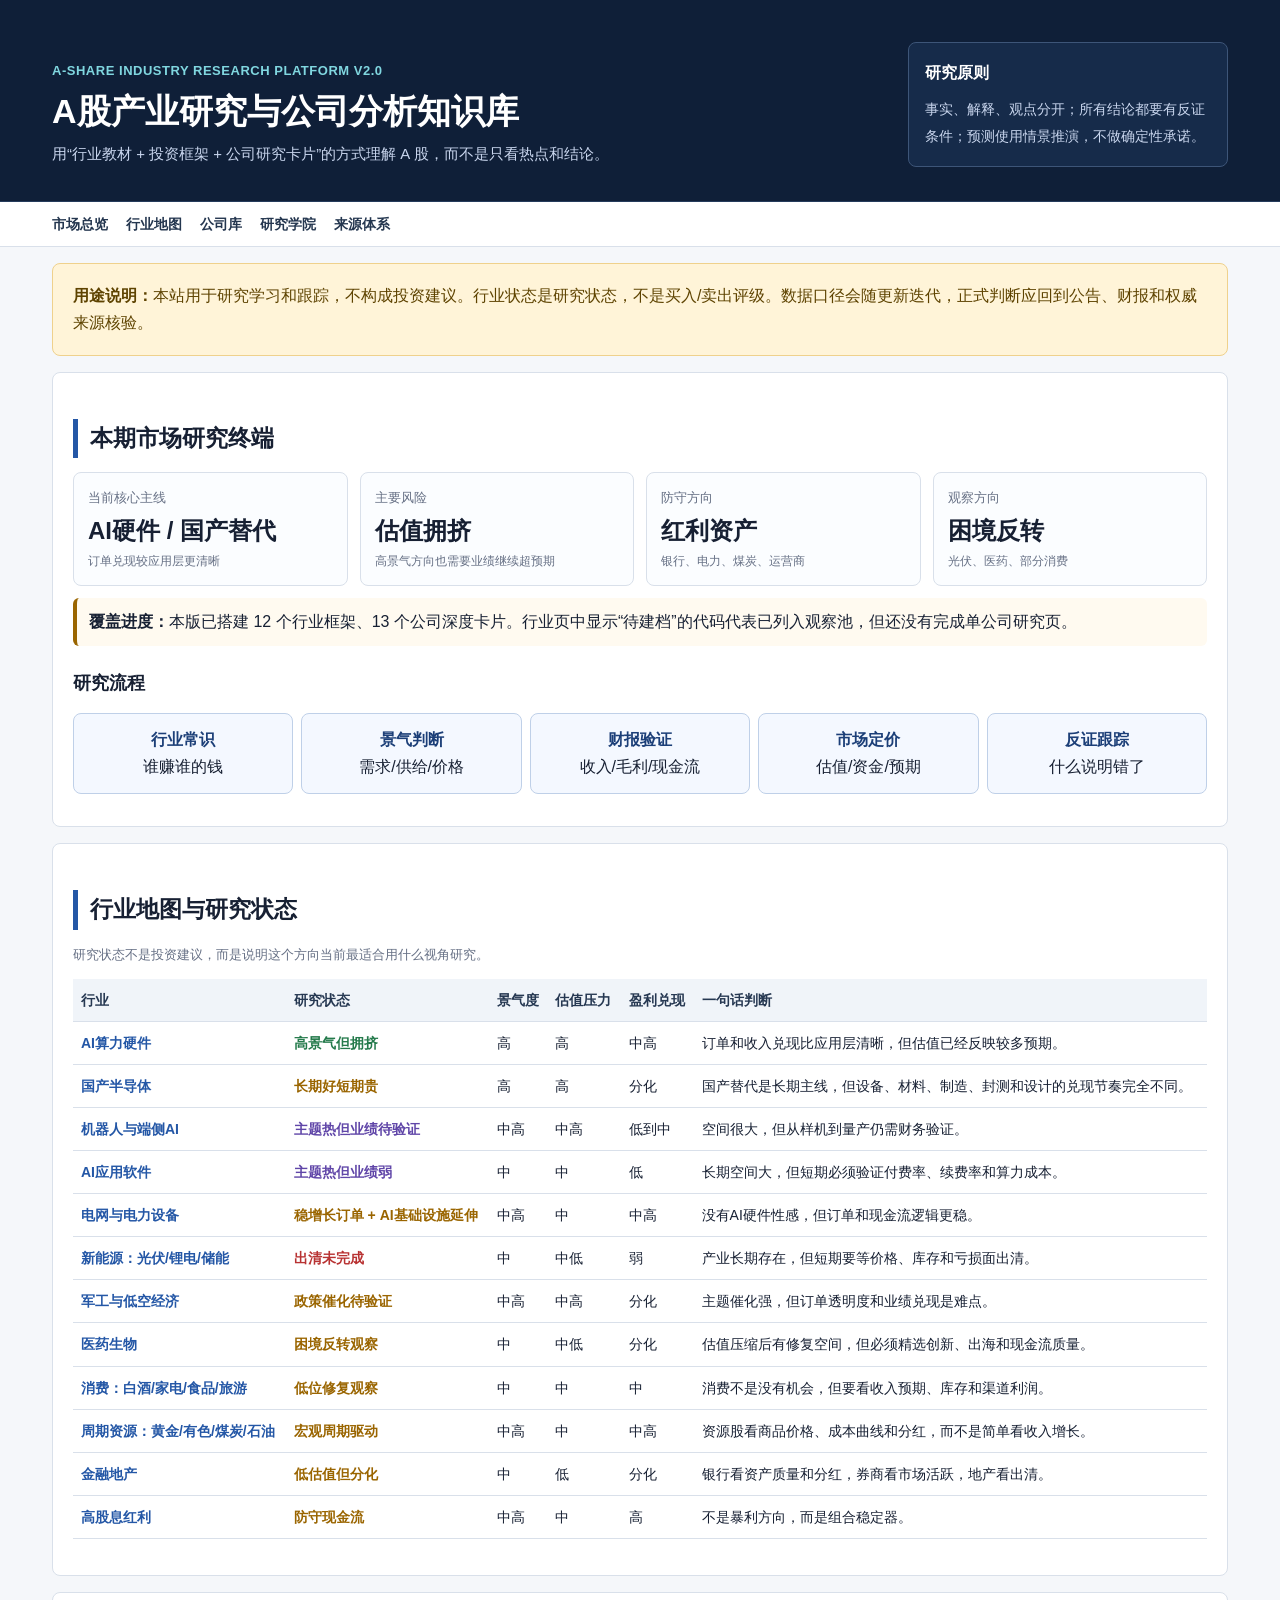
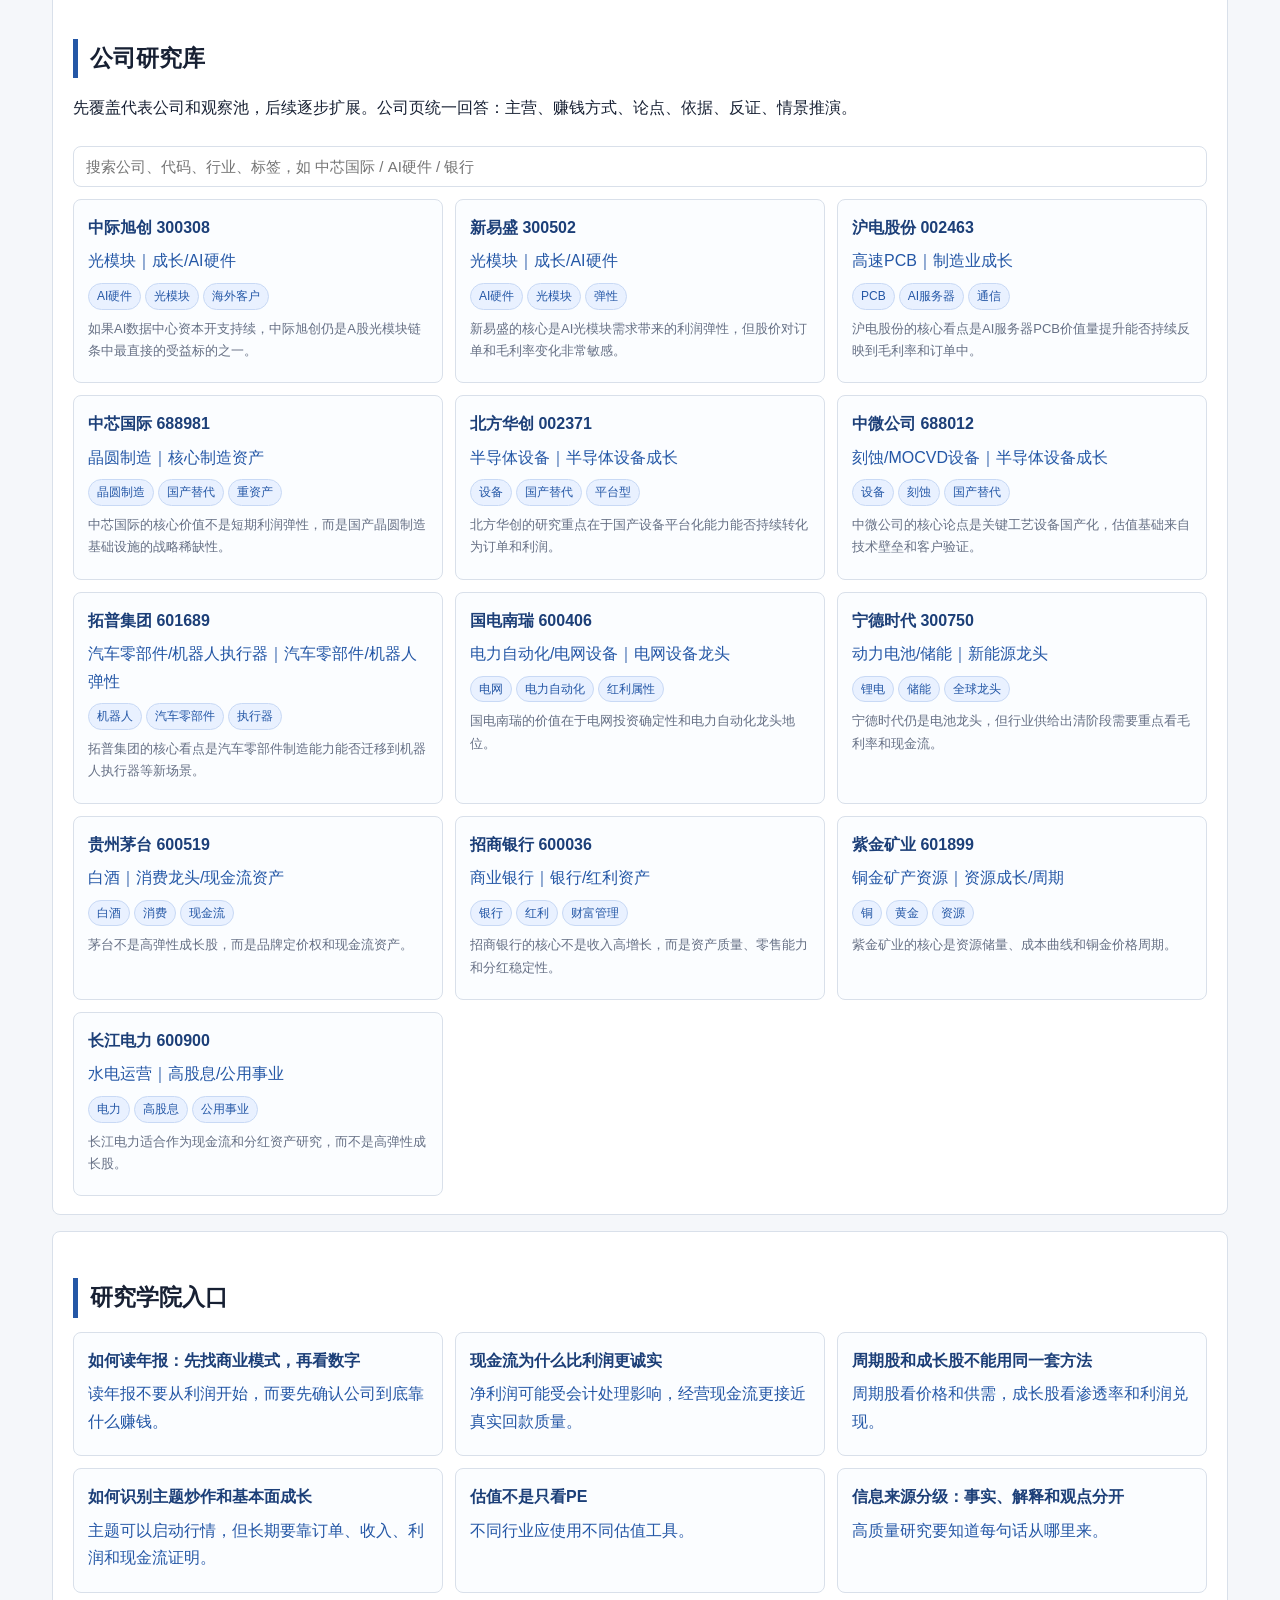
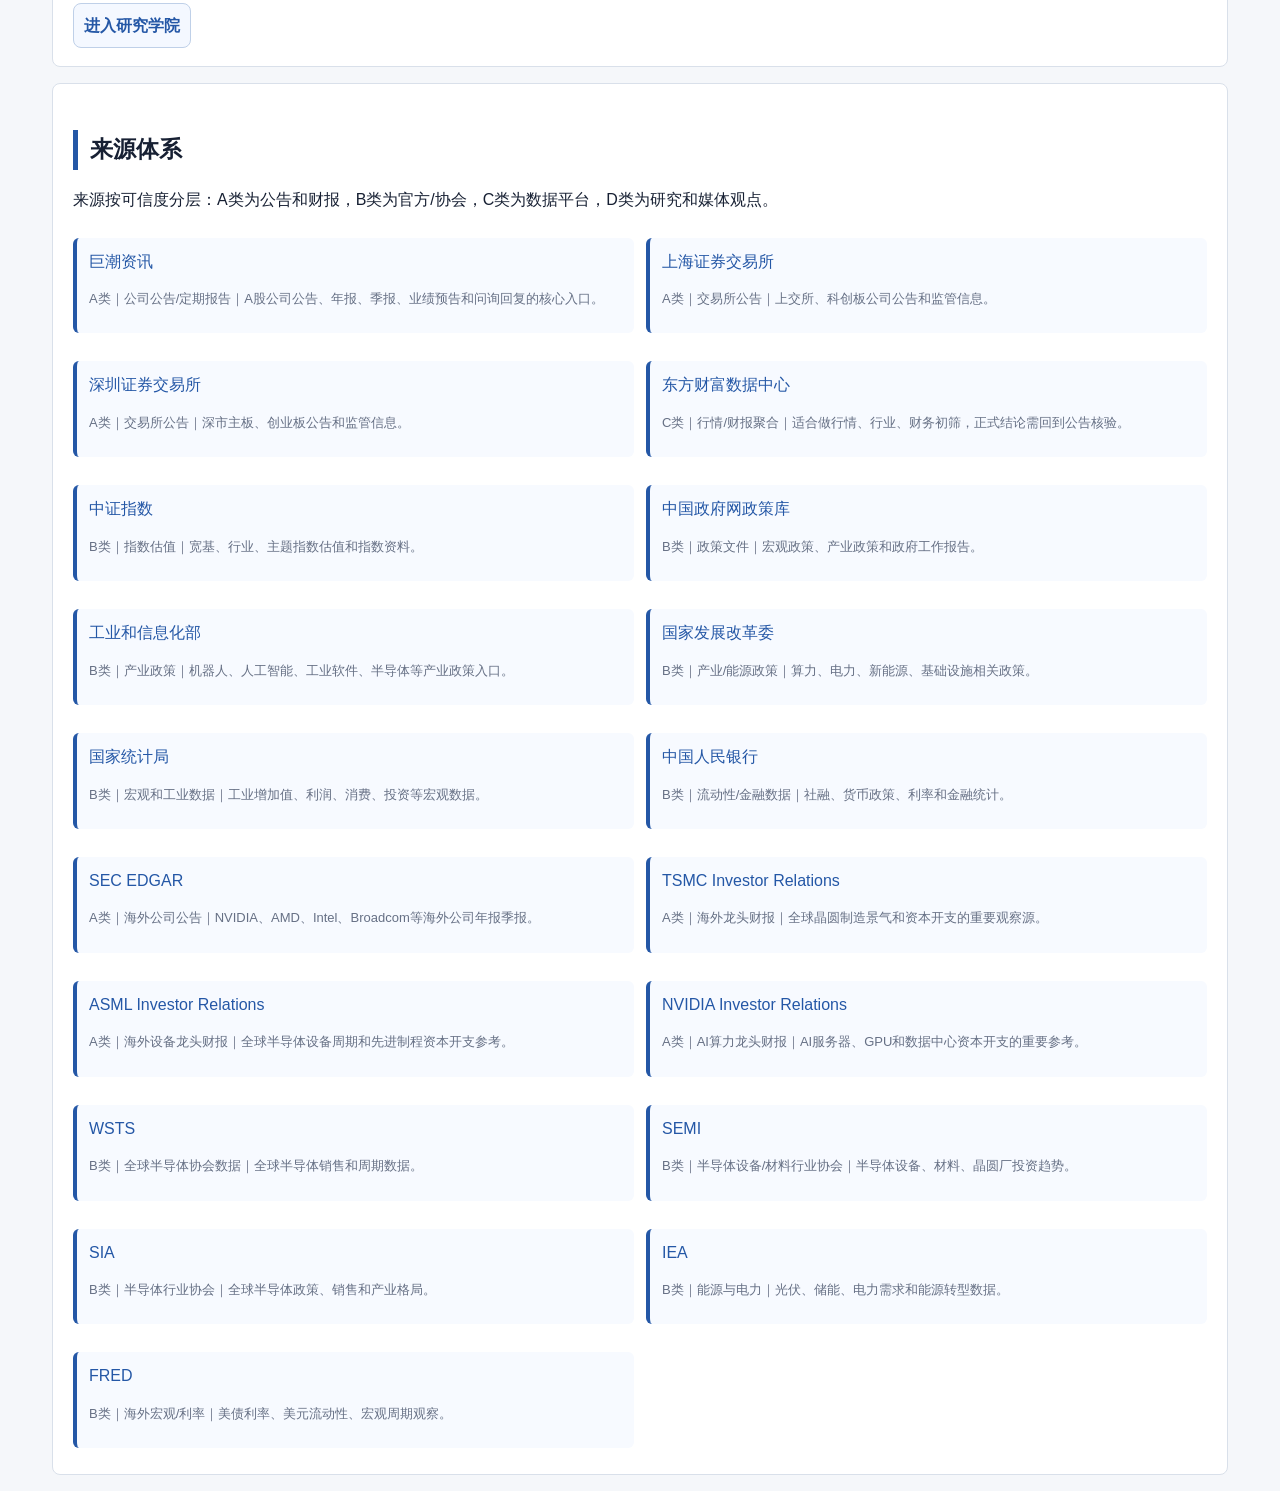
==== commit 52bdf727: "Rebuild as data-driven A-share research platform" ====
--- a/index.html
+++ b/index.html
@@ -3,1229 +3,46 @@
 <head>
   <meta charset="utf-8">
   <meta name="viewport" content="width=device-width, initial-scale=1">
-  <title>A股行业与AI主线深度研究报告</title>
-  <style>
-    :root {
-      --bg: #f5f7fa;
-      --ink: #172033;
-      --muted: #667085;
-      --line: #d9e0ea;
-      --panel: #ffffff;
-      --blue: #2457a6;
-      --green: #247a4b;
-      --red: #b83232;
-      --amber: #9a6500;
-      --soft-blue: #e9f1ff;
-      --soft-green: #e8f6ee;
-      --soft-amber: #fff4d8;
-      --soft-red: #fdebec;
-    }
-
-    * { box-sizing: border-box; }
-
-    body {
-      margin: 0;
-      background: var(--bg);
-      color: var(--ink);
-      font-family: "Microsoft YaHei", "PingFang SC", "Segoe UI", Arial, sans-serif;
-      line-height: 1.72;
-    }
-
-    header {
-      background: #0f1f38;
-      color: #fff;
-      padding: 42px 28px 34px;
-      border-bottom: 1px solid #253b5c;
-    }
-
-    main {
-      max-width: 1180px;
-      margin: 0 auto;
-      padding: 26px 22px 56px;
-    }
-
-    h1 {
-      max-width: 1180px;
-      margin: 0 auto 12px;
-      font-size: 34px;
-      line-height: 1.2;
-      letter-spacing: 0;
-      font-weight: 750;
-    }
-
-    h2 {
-      margin: 34px 0 14px;
-      font-size: 24px;
-      border-left: 5px solid var(--blue);
-      padding-left: 12px;
-    }
-
-    h3 {
-      margin: 24px 0 10px;
-      font-size: 18px;
-    }
-
-    p { margin: 10px 0; }
-
-    .subtitle {
-      max-width: 1180px;
-      margin: 0 auto;
-      color: #c9d6ee;
-      font-size: 15px;
-    }
-
-    .notice {
-      background: var(--soft-amber);
-      border: 1px solid #efd18c;
-      color: #5e4300;
-      padding: 12px 14px;
-      border-radius: 8px;
-      margin: 18px 0;
-    }
-
-    .grid {
-      display: grid;
-      grid-template-columns: repeat(4, minmax(0, 1fr));
-      gap: 12px;
-      margin: 16px 0 22px;
-    }
-
-    .metric {
-      background: var(--panel);
-      border: 1px solid var(--line);
-      border-radius: 8px;
-      padding: 14px;
-    }
-
-    .metric .label {
-      color: var(--muted);
-      font-size: 13px;
-    }
-
-    .metric .value {
-      font-size: 23px;
-      font-weight: 760;
-      margin-top: 4px;
-    }
-
-    .metric .note {
-      color: var(--muted);
-      font-size: 12px;
-      margin-top: 5px;
-    }
-
-    section {
-      background: var(--panel);
-      border: 1px solid var(--line);
-      border-radius: 8px;
-      padding: 18px 20px 22px;
-      margin: 16px 0;
-    }
-
-    table {
-      width: 100%;
-      border-collapse: collapse;
-      margin: 12px 0 18px;
-      font-size: 14px;
-    }
-
-    th, td {
-      border-bottom: 1px solid var(--line);
-      padding: 9px 8px;
-      vertical-align: top;
-      text-align: left;
-    }
-
-    th {
-      background: #f0f4f9;
-      color: #263852;
-      font-weight: 700;
-    }
-
-    tr:hover td { background: #f8fbff; }
-
-    .tag {
-      display: inline-block;
-      border-radius: 999px;
-      padding: 2px 8px;
-      font-size: 12px;
-      margin: 2px 4px 2px 0;
-      border: 1px solid transparent;
-      white-space: nowrap;
-    }
-
-    .hot { background: var(--soft-red); color: var(--red); border-color: #f5c2c5; }
-    .watch { background: var(--soft-blue); color: var(--blue); border-color: #c8d9f5; }
-    .profit { background: var(--soft-green); color: var(--green); border-color: #bddfc8; }
-    .risk { background: var(--soft-amber); color: var(--amber); border-color: #efd18c; }
-    .muted { color: var(--muted); }
-    .red { color: var(--red); font-weight: 700; }
-    .green { color: var(--green); font-weight: 700; }
-    .blue { color: var(--blue); font-weight: 700; }
-
-    .two-col {
-      display: grid;
-      grid-template-columns: 1fr 1fr;
-      gap: 16px;
-    }
-
-    .toc a {
-      color: var(--blue);
-      text-decoration: none;
-      margin-right: 14px;
-      white-space: nowrap;
-      line-height: 2.1;
-    }
-
-    .small {
-      font-size: 13px;
-      color: var(--muted);
-    }
-
-    .link-grid {
-      display: grid;
-      grid-template-columns: repeat(3, minmax(0, 1fr));
-      gap: 12px;
-      margin: 14px 0 4px;
-    }
-
-    .deep-card {
-      display: block;
-      min-height: 142px;
-      border: 1px solid var(--line);
-      border-radius: 8px;
-      padding: 15px;
-      color: var(--ink);
-      text-decoration: none;
-      background: #fbfdff;
-    }
-
-    .deep-card:hover {
-      border-color: #9fbbe6;
-      background: #f3f8ff;
-    }
-
-    .deep-card strong {
-      display: block;
-      margin-bottom: 7px;
-      font-size: 16px;
-    }
-
-    .deep-card span {
-      display: block;
-      color: var(--muted);
-      font-size: 13px;
-      line-height: 1.6;
-    }
-
-    .source-grid {
-      display: grid;
-      grid-template-columns: repeat(2, minmax(0, 1fr));
-      gap: 10px;
-      margin-top: 12px;
-    }
-
-    .source-item {
-      border: 1px solid var(--line);
-      border-radius: 8px;
-      padding: 12px;
-      background: #fbfdff;
-    }
-
-    .source-item a {
-      color: var(--blue);
-      font-weight: 700;
-      text-decoration: none;
-    }
-
-    .visual-flow {
-      display: grid;
-      grid-template-columns: repeat(5, minmax(0, 1fr));
-      gap: 8px;
-      margin: 14px 0;
-    }
-
-    .flow-node {
-      border: 1px solid #bfd0e8;
-      border-radius: 8px;
-      padding: 11px 9px;
-      background: #f4f8ff;
-      text-align: center;
-      min-height: 74px;
-    }
-
-    .flow-node strong {
-      display: block;
-      color: #1c3f78;
-      margin-bottom: 4px;
-    }
-
-    input[type="search"] {
-      width: 100%;
-      border: 1px solid var(--line);
-      border-radius: 8px;
-      padding: 11px 12px;
-      font-size: 15px;
-      margin: 8px 0 12px;
-    }
-
-    @media (max-width: 900px) {
-      .grid, .two-col, .link-grid, .source-grid, .visual-flow { grid-template-columns: 1fr; }
-      h1 { font-size: 27px; }
-      main { padding: 18px 12px 42px; }
-      section { padding: 15px 12px; }
-      table { font-size: 13px; }
-      th, td { padding: 8px 6px; }
-    }
-  </style>
+  <title>A股产业研究与公司分析知识库</title>
+  <link rel="stylesheet" href="assets/styles.css">
 </head>
-<body>
-  <header>
-    <h1>A股行业与AI主线深度研究报告</h1>
-    <p class="subtitle">更新日期：2026-07-05。行情口径：最新交易日 2026-07-03 收盘；财报口径：东方财富财报数据中心 2026Q1。</p>
+<body data-page="home">
+  <header class="site-header">
+    <div class="wrap header-grid">
+      <div>
+        <p class="eyebrow">A-Share Industry Research Platform v2.0</p>
+        <h1>A股产业研究与公司分析知识库</h1>
+        <p class="subtitle">用“行业教材 + 投资框架 + 公司研究卡片”的方式理解 A 股，而不是只看热点和结论。</p>
+      </div>
+      <div class="header-panel">
+        <strong>研究原则</strong>
+        <span>事实、解释、观点分开；所有结论都要有反证条件；预测使用情景推演，不做确定性承诺。</span>
+      </div>
+    </div>
   </header>
 
-  <main>
-    <div class="notice">
-      本报告用于研究和跟踪，不构成投资建议。文中的“代表公司”和“潜在黑马观察池”不是买入名单，而是后续进一步做财报、估值、订单、现金流验证的研究池。
+  <nav class="top-nav">
+    <div class="wrap">
+      <a href="index.html">市场总览</a>
+      <a href="#sector-map">行业地图</a>
+      <a href="#company-lab">公司库</a>
+      <a href="learn.html">研究学院</a>
+      <a href="#sources">来源体系</a>
     </div>
+  </nav>
 
-    <section class="toc">
-      <strong>快速跳转：</strong>
-      <a href="#summary">核心结论</a>
-      <a href="#framework">底层框架</a>
-      <a href="#market">市场温度</a>
-      <a href="#ai">AI主线</a>
-      <a href="#profitlogic">赚钱逻辑</a>
-      <a href="#valuation">为什么涨</a>
-      <a href="#themes">未来热度行业</a>
-      <a href="#watchlist">公司观察池</a>
-      <a href="#financial-check">财报验证</a>
-      <a href="#deep-sectors">行业深挖</a>
-      <a href="#blackhorse">潜在黑马框架</a>
-      <a href="#track">后续跟踪</a>
+  <main class="wrap">
+    <section class="notice">
+      <strong>用途说明：</strong>本站用于研究学习和跟踪，不构成投资建议。行业状态是研究状态，不是买入/卖出评级。数据口径会随更新迭代，正式判断应回到公告、财报和权威来源核验。
     </section>
 
-    <div class="grid">
-      <div class="metric">
-        <div class="label">上证指数</div>
-        <div class="value">4043.64</div>
-        <div class="note">2026-07-03，+0.37%</div>
-      </div>
-      <div class="metric">
-        <div class="label">深证成指</div>
-        <div class="value">15597.51</div>
-        <div class="note">2026-07-03，+0.64%</div>
-      </div>
-      <div class="metric">
-        <div class="label">创业板指</div>
-        <div class="value">4019.93</div>
-        <div class="note">2026-07-03，+0.07%</div>
-      </div>
-      <div class="metric">
-        <div class="label">科创50</div>
-        <div class="value">1975.60</div>
-        <div class="note">2026-07-03，-0.59%</div>
-      </div>
-    </div>
-
-    <section id="summary">
-      <h2>核心结论</h2>
-      <p>
-        现在 A 股的主线不是简单的“AI 概念上涨”，而是“AI 硬件兑现 + 国产替代 + 端侧智能 + 高低切换”的混合行情。
-        半导体、元件、通信设备、消费电子、计算机设备仍是成交最集中的方向，但部分环节涨幅已经很大，短期容易出现估值兑现和资金切换。
-      </p>
-      <p>
-        从盈利看，2026Q1 全 A 样本约 5878 家公司，合计营收约 18.13 万亿元，归母净利润约 1.62 万亿元。银行仍是利润压舱石；
-        AI 链条里，半导体、元件的盈利改善相对清晰，软件开发和 IT 服务整体仍弱，说明市场更愿意为“能看到订单和利润的硬件链”付估值。
-      </p>
-      <table>
-        <thead>
-          <tr>
-            <th>判断</th>
-            <th>含义</th>
-            <th>需要验证的指标</th>
-          </tr>
-        </thead>
-        <tbody>
-          <tr>
-            <td><span class="tag hot">AI硬件仍热</span></td>
-            <td>光模块、PCB、先进封装、存储、算力服务器、电源/液冷是市场最认可的 AI 兑现方向。</td>
-            <td>订单、毛利率、产能利用率、存货周转、经营现金流。</td>
-          </tr>
-          <tr>
-            <td><span class="tag watch">机器人升温</span></td>
-            <td>人形机器人、汽车智能化、工业自动化把 AI 从云端推向端侧和制造业。</td>
-            <td>客户导入、样机到量产节奏、单机价值量、核心零部件国产化率。</td>
-          </tr>
-          <tr>
-            <td><span class="tag profit">红利资产仍有底仓价值</span></td>
-            <td>银行、电力、煤炭、运营商类资产提供市场波动中的防守锚。</td>
-            <td>分红率、利率变化、资产质量、现金流稳定性。</td>
-          </tr>
-          <tr>
-            <td><span class="tag risk">高景气方向也有拥挤风险</span></td>
-            <td>半导体、电子化学品、元件等部分板块短期涨幅高，任何业绩低于预期都可能引发波动。</td>
-            <td>估值分位、机构持仓拥挤度、业绩预告、单日成交异常放大。</td>
-          </tr>
-        </tbody>
-      </table>
-    </section>
-
-    <section id="framework">
-      <h2>先建立底层框架：股票为什么会涨</h2>
-      <p>
-        研究二级市场不能只问“哪个板块热”，更要问“上涨到底来自哪里”。一个行业或公司的股价上涨，大致来自四个因子：
-        <strong>盈利上修、估值抬升、资金流入、风险下降</strong>。很多短期牛股只占其中一两项，真正能走长的公司，通常是四项逐步共振。
-      </p>
-      <table>
-        <thead>
-          <tr>
-            <th>上涨来源</th>
-            <th>通俗解释</th>
-            <th>在AI行情中的表现</th>
-            <th>怎么验证</th>
-          </tr>
-        </thead>
-        <tbody>
-          <tr>
-            <td>盈利上修</td>
-            <td>公司未来赚的钱比市场原来想象更多。</td>
-            <td>光模块、PCB、半导体设备、先进封装、AI服务器出现订单和毛利率改善。</td>
-            <td>业绩预告、定期报告、合同公告、毛利率、经营现金流。</td>
-          </tr>
-          <tr>
-            <td>估值抬升</td>
-            <td>市场愿意给同样的利润更高的估值。</td>
-            <td>“AI算力稀缺”“国产替代”“人形机器人空间巨大”会推高估值倍数。</td>
-            <td>PE、PS、PB、PEG 与历史分位、同业比较。</td>
-          </tr>
-          <tr>
-            <td>资金流入</td>
-            <td>新增资金集中买入，推高成交和价格。</td>
-            <td>电子、半导体、通信设备、元件板块成交额长期居前。</td>
-            <td>成交额、换手率、融资余额、北向/机构持仓、ETF规模。</td>
-          </tr>
-          <tr>
-            <td>风险下降</td>
-            <td>原来担心的问题缓解，估值修复。</td>
-            <td>光伏、锂电、医药、地产链如果出现价格企稳或政策改善，会有修复行情。</td>
-            <td>库存、价格、亏损面、现金流、行业供给退出。</td>
-          </tr>
-        </tbody>
-      </table>
-      <p>
-        所以，“涨幅大”不一定代表“基本面最好”。有时是盈利真的爆发，有时是估值被重新定价，有时只是资金短期拥挤。
-        深度研究的关键，是把股价上涨拆开：<strong>到底是利润变了，还是想象空间变了，还是资金暂时涌入了</strong>。
-      </p>
-    </section>
-
-    <section id="deep-links">
-      <h2>深度专题入口</h2>
-      <p>
-        这一块适合后续继续扩展：主页保留总览，点击卡片进入单独页面看更细的产业逻辑、公司比较、财报验证和风险清单。
-      </p>
-      <div class="visual-flow">
-        <div class="flow-node"><strong>产业催化</strong><span>政策、技术、需求</span></div>
-        <div class="flow-node"><strong>订单验证</strong><span>客户、合同、产能</span></div>
-        <div class="flow-node"><strong>财报兑现</strong><span>收入、毛利、现金流</span></div>
-        <div class="flow-node"><strong>估值定价</strong><span>PE/PS/PEG</span></div>
-        <div class="flow-node"><strong>风险复盘</strong><span>应收、存货、减持</span></div>
-      </div>
-      <div class="link-grid">
-        <a class="deep-card" href="pages/ai-hardware.html">
-          <strong>AI算力硬件</strong>
-          <span>光模块、PCB、AI服务器、液冷、电源、数据中心网络，重点解释订单为什么能变成利润。</span>
-        </a>
-        <a class="deep-card" href="pages/semiconductor.html">
-          <strong>国产半导体</strong>
-          <span>设备、材料、制造、封测、先进封装与存储，拆解国产替代的真实兑现路径。</span>
-        </a>
-        <a class="deep-card" href="pages/robotics.html">
-          <strong>机器人与端侧AI</strong>
-          <span>执行器、减速器、丝杠、传感器、汽车零部件，说明为什么会被市场重估。</span>
-        </a>
-        <a class="deep-card" href="pages/ai-software.html">
-          <strong>AI应用软件</strong>
-          <span>办公、金融IT、工业软件、安全和企业服务，重点看付费率、续费率与算力成本。</span>
-        </a>
-        <a class="deep-card" href="pages/power-grid.html">
-          <strong>电网与电力设备</strong>
-          <span>AI数据中心、储能、新能源车和电网升级背后的隐形基础设施机会。</span>
-        </a>
-        <a class="deep-card" href="pages/blackhorse-method.html">
-          <strong>潜在黑马筛选法</strong>
-          <span>不是追题材，而是用产业位置、财务改善、客户验证和估值位置做观察池。</span>
-        </a>
-      </div>
-    </section>
-
-    <section id="sources">
-      <h2>信息来源与核验路径</h2>
-      <p>
-        报告里的判断尽量拆成“事实、解释、观点”。事实部分后续应优先从交易所公告、公司定期报告和权威数据源核验。
-      </p>
-      <div class="source-grid">
-        <div class="source-item">
-          <a href="https://www.cninfo.com.cn/" target="_blank" rel="noreferrer">巨潮资讯</a>
-          <p class="small">A 股定期报告、临时公告、业绩预告、问询函。公司层面研究的第一核验入口。</p>
-        </div>
-        <div class="source-item">
-          <a href="https://www.sse.com.cn/" target="_blank" rel="noreferrer">上海证券交易所</a>
-          <p class="small">上交所上市公司公告、监管函件、科创板信息披露。</p>
-        </div>
-        <div class="source-item">
-          <a href="https://www.szse.cn/" target="_blank" rel="noreferrer">深圳证券交易所</a>
-          <p class="small">深市主板、创业板公告和监管信息。</p>
-        </div>
-        <div class="source-item">
-          <a href="https://datacenter-web.eastmoney.com/" target="_blank" rel="noreferrer">东方财富数据中心</a>
-          <p class="small">财报聚合、行业财务数据、行情和板块数据。适合做初筛，正式结论仍需回到公告核验。</p>
-        </div>
-        <div class="source-item">
-          <a href="https://www.csindex.com.cn/" target="_blank" rel="noreferrer">中证指数</a>
-          <p class="small">指数估值、行业指数、宽基和主题指数的估值对照。</p>
-        </div>
-        <div class="source-item">
-          <a href="https://www.gov.cn/zhengce/" target="_blank" rel="noreferrer">中国政府网政策库</a>
-          <p class="small">AI、算力、机器人、数据要素、新质生产力等政策背景的核验入口。</p>
-        </div>
-      </div>
-    </section>
-
-    <section id="market">
-      <h2>市场温度与主要板块</h2>
-      <p>
-        2026-07-03 当天，汽车、机械、军工、贵金属强于科技硬件；电子和半导体虽然成交额巨大，但当天回撤明显。
-        这通常意味着市场并未放弃科技主线，而是在高位方向里做兑现，并寻找更低位或更有新增催化的分支。
-      </p>
-      <table>
-        <thead>
-          <tr>
-            <th>板块</th>
-            <th>当日涨跌</th>
-            <th>成交额约</th>
-            <th>阶段表现</th>
-            <th>解读</th>
-          </tr>
-        </thead>
-        <tbody>
-          <tr>
-            <td>半导体</td>
-            <td class="red">-2.52%</td>
-            <td>5243 亿</td>
-            <td>近阶段强势，年内/阶段涨幅高</td>
-            <td>核心主线之一，但拥挤度和估值压力上升。</td>
-          </tr>
-          <tr>
-            <td>元件 / PCB</td>
-            <td class="green">+0.33%</td>
-            <td>1702 亿</td>
-            <td>阶段涨幅突出</td>
-            <td>AI 服务器、光模块、高速连接带动，利润兑现相对好。</td>
-          </tr>
-          <tr>
-            <td>通信设备</td>
-            <td class="green">+0.72%</td>
-            <td>1904 亿</td>
-            <td>阶段表现较强</td>
-            <td>CPO、光模块、数据中心网络是核心方向。</td>
-          </tr>
-          <tr>
-            <td>计算机</td>
-            <td class="green">+0.68%</td>
-            <td>1296 亿</td>
-            <td>阶段偏弱</td>
-            <td>应用叙事多，但整体盈利还没有硬件链清晰。</td>
-          </tr>
-          <tr>
-            <td>汽车 / 汽车零部件</td>
-            <td class="green">+3.77% / +4.17%</td>
-            <td>1161 亿 / 939 亿</td>
-            <td>位置相对不高</td>
-            <td>机器人、智能驾驶、端侧 AI 的延伸方向。</td>
-          </tr>
-          <tr>
-            <td>机械设备 / 通用设备</td>
-            <td class="green">+2.61% / +2.59%</td>
-            <td>2963 亿 / 1247 亿</td>
-            <td>阶段转强</td>
-            <td>机器人、工业母机、设备更新、出口链共同支撑。</td>
-          </tr>
-          <tr>
-            <td>国防军工</td>
-            <td class="green">+3.67%</td>
-            <td>1029 亿</td>
-            <td>阶段修复</td>
-            <td>卫星、低空、无人装备、军工电子带动情绪。</td>
-          </tr>
-          <tr>
-            <td>贵金属</td>
-            <td class="green">+6.74%</td>
-            <td>246 亿</td>
-            <td>避险与资源属性</td>
-            <td>受金价、实际利率、避险交易影响大。</td>
-          </tr>
-        </tbody>
-      </table>
-    </section>
-
-    <section id="ai">
-      <h2>AI产业链：哪些环节更值得跟踪</h2>
-      <h3>1. 算力硬件：目前最核心的主线</h3>
-      <p>
-        算力硬件是 AI 在 A 股里最容易被财务验证的方向。原因很直接：大模型训练和推理需要服务器、光模块、交换机、PCB、连接器、电源、散热、存储、先进封装。
-        相比“软件应用未来会爆发”这种叙事，硬件链能更早反映在订单、收入、毛利率和产能利用率里。
-      </p>
-      <p>
-        重点关注：光模块/CPO、AI 服务器、高速 PCB、先进封装、HBM/存储、服务器电源、液冷、数据中心互联。
-      </p>
-
-      <h3>2. 国产半导体：政策与周期叠加，但波动会很大</h3>
-      <p>
-        半导体 2026Q1 行业合计归母净利润约 249 亿元，平均净利同比约 +100.7%，是 AI 链里盈利改善较明显的方向。
-        但半导体内部差异很大：设备、材料、封测、存储、模拟、功率、EDA/IP、晶圆制造的景气周期和估值逻辑不同。
-      </p>
-      <p>
-        研究时不要只看“国产替代”四个字，要拆成：客户验证是否通过、设备/材料是否进入产线、收入是否持续、毛利率是否稳定、研发资本化是否偏高。
-      </p>
-
-      <h3>3. 机器人与端侧AI：未来热度高，但要防主题先行</h3>
-      <p>
-        机器人方向的本质，是 AI 从云端大模型走向物理世界：执行器、减速器、丝杠、传感器、控制器、伺服电机、机器视觉、工控软件。
-        这条线会和汽车零部件、自动化设备、消费电子供应链交叉，因此市场经常把机器人、智能驾驶、端侧 AI 放在一起交易。
-      </p>
-      <p>
-        真正的验证点是从样机、送样、小批量、定点、批量收入逐步推进。短期涨幅太快的公司，需要特别看公告里是否有真实订单，而不是只有互动平台表述。
-      </p>
-
-      <h3>4. AI应用软件：长期空间大，短期盈利最难确认</h3>
-      <p>
-        软件开发 2026Q1 行业合计归母净利润约 -3.1 亿元，IT 服务接近盈亏平衡。这个结果说明应用层仍在投入期，行业整体还没把 AI 故事转成利润。
-        未来真正能跑出来的方向，可能在办公、金融 IT、工业软件、医疗辅助、教育、营销、电商客服、企业知识库和安全工具。
-      </p>
-      <p>
-        但这里要更挑剔：付费率、续费率、客单价、算力成本、毛利率、渠道费用，是判断 AI 应用公司能否穿越主题行情的关键。
-      </p>
-    </section>
-
-    <section id="profitlogic">
-      <h2>行业赚钱逻辑：利润池在哪里</h2>
-      <p>
-        下面这一部分是理解行情的核心。市场最终会奖励两类公司：一类是已经能赚到钱的，另一类是短期利润没完全释放、但利润池正在形成的。
-        AI 产业链里，不同环节赚钱方式完全不同，不能混在一起看。
-      </p>
-
-      <h3>1. 光模块 / CPO / 数据中心网络</h3>
-      <p>
-        这一环节赚钱的根源是数据中心内部传输需求暴增。AI 训练和推理不是只有芯片，GPU、交换机、服务器之间需要高速互联。
-        模型越大、推理请求越多，对 800G、1.6T 光模块、光芯片、光器件、连接器、高速线缆的需求越强。
-      </p>
-      <table>
-        <thead>
-          <tr>
-            <th>为什么能赚钱</th>
-            <th>为什么涨幅大</th>
-            <th>什么时候会兑现失败</th>
-          </tr>
-        </thead>
-        <tbody>
-          <tr>
-            <td>海外大客户和云厂商资本开支拉动，产品升级带来单价和毛利率提升。</td>
-            <td>市场把它视为 AI 最直接受益链条，订单能较快进入收入和利润。</td>
-            <td>客户砍单、价格竞争、技术迭代失败、海外限制、毛利率下滑。</td>
-          </tr>
-        </tbody>
-      </table>
-      <p>
-        研究重点不是“有没有 CPO 概念”，而是看公司收入里高速产品占比、客户结构、毛利率趋势、存货是否异常、应收账款是否快速放大。
-      </p>
-
-      <h3>2. PCB / 高速基材 / 电子元件</h3>
-      <p>
-        AI 服务器和交换机对 PCB 的层数、材料、良率、信号完整性要求更高。普通消费电子 PCB 和 AI 服务器 PCB 的价值量差异很大。
-        因此市场会给能切入 AI 服务器、交换机、光模块供应链的公司更高估值。
-      </p>
-      <table>
-        <thead>
-          <tr>
-            <th>利润来源</th>
-            <th>关键能力</th>
-            <th>财报验证点</th>
-          </tr>
-        </thead>
-        <tbody>
-          <tr>
-            <td>高端产品占比提升，订单量扩大，产能利用率上升。</td>
-            <td>高多层板、HDI、高频高速材料、良率、客户认证。</td>
-            <td>毛利率、在建工程转固、存货周转、前五大客户变化。</td>
-          </tr>
-        </tbody>
-      </table>
-
-      <h3>3. 半导体设备 / 材料 / 先进封装</h3>
-      <p>
-        这条线的赚钱逻辑有两层：第一是国产替代，第二是 AI 带来先进制程、先进封装和存储需求上升。
-        A 股半导体公司经常涨得快，是因为市场会提前定价“技术突破”和“国产化率提升”，但这些兑现周期通常很长。
-      </p>
-      <table>
-        <thead>
-          <tr>
-            <th>环节</th>
-            <th>赚钱方式</th>
-            <th>核心矛盾</th>
-          </tr>
-        </thead>
-        <tbody>
-          <tr>
-            <td>设备</td>
-            <td>进入晶圆厂、封测厂采购体系，设备验收后确认收入。</td>
-            <td>订单周期长、验收慢，但一旦进入客户产线，粘性较强。</td>
-          </tr>
-          <tr>
-            <td>材料</td>
-            <td>耗材属性强，客户验证通过后有持续消耗。</td>
-            <td>验证周期长，毛利率取决于技术壁垒和国产替代深度。</td>
-          </tr>
-          <tr>
-            <td>封测 / 先进封装</td>
-            <td>AI芯片、存储、Chiplet 对高端封装需求提升。</td>
-            <td>资本开支大，产能利用率和客户订单决定利润弹性。</td>
-          </tr>
-        </tbody>
-      </table>
-
-      <h3>4. AI服务器 / 算力整机 / 液冷电源</h3>
-      <p>
-        服务器整机的收入弹性大，但毛利率通常不如核心器件。它的价值在于订单规模、供应链组织能力和国产算力适配。
-        液冷、电源、机柜、数据中心基础设施则受益于功耗提升和机房改造。
-      </p>
-      <p>
-        这一环节要特别看现金流。因为硬件集成类公司有时收入增长很快，但应收账款、存货、预付款也会同步变大。
-        如果经营现金流长期跟不上利润，说明公司可能只是“账面增长”，不一定是真正赚到现金。
-      </p>
-
-      <h3>5. 机器人 / 执行器 / 汽车零部件</h3>
-      <p>
-        机器人行情的底层逻辑是：AI 让机器具备理解和决策能力，但真正进入物理世界，需要大量机械和电子零部件。
-        丝杠、减速器、伺服电机、空心杯电机、传感器、控制器、结构件、热管理等，都可能成为价值量重新定价的环节。
-      </p>
-      <table>
-        <thead>
-          <tr>
-            <th>为什么汽车零部件会被重估</th>
-            <th>原因</th>
-          </tr>
-        </thead>
-        <tbody>
-          <tr>
-            <td>制造能力相通</td>
-            <td>汽车供应链擅长精密制造、成本控制、大客户认证，与机器人量产需求相似。</td>
-          </tr>
-          <tr>
-            <td>客户资源相通</td>
-            <td>新能源车企、科技公司、机器人公司之间的供应链开始交叉。</td>
-          </tr>
-          <tr>
-            <td>价值量想象空间</td>
-            <td>如果人形机器人量产，部分零部件单机价值量可能带来新增长曲线。</td>
-          </tr>
-        </tbody>
-      </table>
-
-      <h3>6. AI应用软件</h3>
-      <p>
-        软件应用长期空间很大，但短期最难研究。难点在于：用户是否愿意付费、模型调用成本能否下降、AI 功能是否真正提高效率。
-        很多软件公司会讲 AI 产品，但真正能赚钱的公司需要看到订阅收入、续费率、ARPU、毛利率和现金流。
-      </p>
-      <p>
-        对应用软件的判断可以更严格：如果收入没有增长、费用继续扩大、经营现金流恶化，那么“AI赋能”更可能只是估值故事。
-      </p>
-    </section>
-
-    <section id="valuation">
-      <h2>为什么有些板块涨幅特别大</h2>
-      <p>
-        涨幅大通常不是一个原因，而是多种因素叠加。以 AI 硬件为例，市场在同一时间看到了需求扩张、国产替代、订单兑现、全球资本开支、估值重估。
-        当这些因素一起出现时，股价会比利润更早、更快反应。
-      </p>
-      <table>
-        <thead>
-          <tr>
-            <th>涨幅驱动</th>
-            <th>具体机制</th>
-            <th>对应板块</th>
-            <th>风险</th>
-          </tr>
-        </thead>
-        <tbody>
-          <tr>
-            <td>业绩爆发</td>
-            <td>订单进入收入，毛利率提升，净利润同比大幅增长。</td>
-            <td>半导体、元件、部分光模块、部分电池材料</td>
-            <td>下一季度增速放缓，估值回落。</td>
-          </tr>
-          <tr>
-            <td>稀缺性溢价</td>
-            <td>A 股可选标的不多，资金集中买入少数公司。</td>
-            <td>AI芯片、CPO、高端PCB、先进封装</td>
-            <td>一旦新增标的变多或预期降温，溢价下降。</td>
-          </tr>
-          <tr>
-            <td>国产替代预期</td>
-            <td>政策和供应链安全推动本土设备、材料、软件替代。</td>
-            <td>半导体设备、材料、工业软件、信创</td>
-            <td>技术验证慢，收入确认滞后。</td>
-          </tr>
-          <tr>
-            <td>产业趋势外推</td>
-            <td>市场把未来多年空间提前折现到今天股价。</td>
-            <td>机器人、低空经济、AI应用</td>
-            <td>短期没有财务兑现，波动很大。</td>
-          </tr>
-          <tr>
-            <td>低位修复</td>
-            <td>前期跌太多，行业最坏阶段过去，估值修复。</td>
-            <td>医药、消费、光伏、锂电</td>
-            <td>如果基本面没有真正改善，反弹容易结束。</td>
-          </tr>
-        </tbody>
-      </table>
-      <p>
-        一个简单判断：如果股价涨幅来自“利润已经增长”，容错率更高；如果主要来自“未来空间想象”，弹性更大但风险也更大。
-        对你来说，最适合长期跟踪的是前者和后者的交集：<strong>有产业空间，同时已经开始出现财务验证</strong>。
-      </p>
-    </section>
-
-    <section id="themes">
-      <h2>未来有热度的行业与板块</h2>
-      <table>
-        <thead>
-          <tr>
-            <th>优先级</th>
-            <th>方向</th>
-            <th>核心逻辑</th>
-            <th>代表板块</th>
-            <th>主要风险</th>
-          </tr>
-        </thead>
-        <tbody>
-          <tr>
-            <td><span class="tag hot">高</span></td>
-            <td>AI算力硬件</td>
-            <td>全球大模型和推理需求继续扩张，硬件订单最先兑现。</td>
-            <td>通信设备、元件、半导体、消费电子、计算机设备</td>
-            <td>海外供应链限制、订单透支、估值拥挤。</td>
-          </tr>
-          <tr>
-            <td><span class="tag hot">高</span></td>
-            <td>半导体国产替代</td>
-            <td>设备、材料、封测、存储、先进封装受 AI 与自主可控双重推动。</td>
-            <td>半导体、电子化学品、专用设备</td>
-            <td>周期反复、技术验证慢、资本开支波动。</td>
-          </tr>
-          <tr>
-            <td><span class="tag hot">高</span></td>
-            <td>机器人 / 端侧AI</td>
-            <td>人形机器人、智能驾驶、工业自动化共同推动零部件价值重估。</td>
-            <td>汽车零部件、通用设备、自动化设备、电机、传感器</td>
-            <td>量产慢于预期、客户集中、主题过热。</td>
-          </tr>
-          <tr>
-            <td><span class="tag watch">中高</span></td>
-            <td>电力设备 / 电网</td>
-            <td>数据中心、电动车、储能、新能源消纳都要求电网升级。</td>
-            <td>电网设备、其他电源设备、电力设备</td>
-            <td>招标节奏、原材料、应收账款。</td>
-          </tr>
-          <tr>
-            <td><span class="tag watch">中高</span></td>
-            <td>低空经济 / 军工电子</td>
-            <td>卫星、无人装备、低空交通、北斗导航具有政策和产业催化。</td>
-            <td>国防军工、航天航空、北斗导航、通用航空</td>
-            <td>订单节奏不透明、估值波动、政策落地慢。</td>
-          </tr>
-          <tr>
-            <td><span class="tag watch">中</span></td>
-            <td>医药创新与医疗服务</td>
-            <td>估值经历压缩后，创新药、CXO、医疗器械存在修复可能。</td>
-            <td>医药生物、化学制药、医疗器械、医疗服务</td>
-            <td>集采、研发失败、海外审批不确定。</td>
-          </tr>
-          <tr>
-            <td><span class="tag watch">中</span></td>
-            <td>消费电子 / 端侧设备</td>
-            <td>AI手机、AI PC、智能眼镜、可穿戴设备可能带来换机周期。</td>
-            <td>消费电子、光学光电子、元件</td>
-            <td>需求复苏不及预期、价格竞争。</td>
-          </tr>
-          <tr>
-            <td><span class="tag profit">中</span></td>
-            <td>高股息红利</td>
-            <td>在波动市场里提供现金流和估值锚。</td>
-            <td>银行、电力、煤炭、运营商、部分公用事业</td>
-            <td>利率变化、资产质量、政策定价。</td>
-          </tr>
-          <tr>
-            <td><span class="tag risk">选择性</span></td>
-            <td>光伏 / 锂电反转</td>
-            <td>行业仍在出清，若价格企稳和供给收缩，可能出现阶段性修复。</td>
-            <td>光伏设备、电池、能源金属</td>
-            <td>产能过剩、价格战、利润继续下滑。</td>
-          </tr>
-        </tbody>
-      </table>
-    </section>
-
-    <section id="watchlist">
-      <h2>公司观察池</h2>
-      <p class="small">可在下方搜索公司名、代码、板块或关键词。观察池按“代表龙头”和“潜在黑马/弹性观察”分开，后者更需要财报复核。</p>
-      <input type="search" id="companySearch" placeholder="搜索：如 半导体、机器人、PCB、中际旭创、688981">
-      <table id="companyTable">
-        <thead>
-          <tr>
-            <th>方向</th>
-            <th>代表公司</th>
-            <th>潜在黑马 / 弹性观察池</th>
-            <th>跟踪重点</th>
-          </tr>
-        </thead>
-        <tbody>
-          <tr>
-            <td>AI光模块 / 通信设备</td>
-            <td>中际旭创、 新易盛、天孚通信、长飞光纤、亨通光电、光迅科技、中兴通讯、中天科技</td>
-            <td>永鼎股份、剑桥科技、太辰光、通鼎互联、长芯博创、光库科技</td>
-            <td>800G/1.6T 订单、海外客户、毛利率、库存、汇率。</td>
-          </tr>
-          <tr>
-            <td>PCB / 元件</td>
-            <td>东山精密、生益科技、深南电路、胜宏科技、三环集团、沪电股份、鹏鼎控股、生益电子</td>
-            <td>方正科技、金安国纪、风华高科、兴森科技、景旺电子、麦捷科技</td>
-            <td>AI服务器板、HDI、高频高速材料、产能扩张、客户结构。</td>
-          </tr>
-          <tr>
-            <td>半导体设备 / 制造 / 存储</td>
-            <td>中芯国际、寒武纪、北方华创、兆易创新、中微公司、澜起科技、拓荆科技、源杰科技</td>
-            <td>士兰微、华天科技、立昂微、长光华芯、东芯股份、晶方科技</td>
-            <td>国产替代订单、先进封装、存储价格、研发投入、估值消化。</td>
-          </tr>
-          <tr>
-            <td>AI服务器 / 计算机设备</td>
-            <td>海康威视、中科曙光、浪潮信息、中国长城、柏楚电子、智微智能</td>
-            <td>同有科技、朗科科技、智微智能、宇瞳光学、盛视科技</td>
-            <td>服务器订单、国产算力适配、毛利率、政企需求。</td>
-          </tr>
-          <tr>
-            <td>AI应用 / 软件</td>
-            <td>同花顺、科大讯飞、金山办公、三六零、指南针、恒生电子、深信服、拓维信息</td>
-            <td>汇金科技、麦迪科技、中望软件、安博通、云天励飞、中科创达</td>
-            <td>AI产品付费率、续费率、算力成本、净利润兑现。</td>
-          </tr>
-          <tr>
-            <td>机器人 / 通用设备</td>
-            <td>冰轮环境、中集集团、应流股份、巨星科技、纽威股份、国机精工、新莱应材、昊志机电</td>
-            <td>昊志机电、五洲新春、锋龙股份、四方达、亚威股份、贝斯特</td>
-            <td>客户定点、样机到量产、丝杠/减速器/执行器价值量。</td>
-          </tr>
-          <tr>
-            <td>汽车零部件 / 智能驾驶</td>
-            <td>拓普集团、华域汽车、万向钱潮、银轮股份、新泉股份、均胜电子、华懋科技、飞龙股份</td>
-            <td>模塑科技、贝斯特、飞龙股份、银轮股份、华懋科技、新泉股份</td>
-            <td>新能源客户、智能驾驶、热管理、机器人零部件延伸。</td>
-          </tr>
-          <tr>
-            <td>电网设备 / 电力AI基础设施</td>
-            <td>国电南瑞、思源电气、特变电工、中国西电、远东股份、宏发股份、正泰电器、四方股份</td>
-            <td>杭电股份、温州宏丰、中元股份、远东股份、四方股份、宏发股份</td>
-            <td>电网投资、特高压、数据中心用电、应收账款。</td>
-          </tr>
-          <tr>
-            <td>电池 / 储能</td>
-            <td>宁德时代、亿纬锂能、天赐材料、德福科技、天华新能、新宙邦、先导智能</td>
-            <td>诺德股份、蔚蓝锂芯、震裕科技、星源材质、天华新能、新宙邦</td>
-            <td>价格战出清、海外储能、毛利率、现金流。</td>
-          </tr>
-          <tr>
-            <td>光伏反转</td>
-            <td>阳光电源、德业股份、隆基绿能、迈为股份、晶盛机电、通威股份、帝尔激光</td>
-            <td>横店东磁、TCL中环、帝尔激光、聚和材料、晶盛机电、迈为股份</td>
-            <td>产能出清、组件价格、库存减值、海外需求。</td>
-          </tr>
-          <tr>
-            <td>军工 / 低空 / 卫星</td>
-            <td>中国船舶、中航成飞、中航沈飞、中国卫星、中航光电、华丰科技</td>
-            <td>上海瀚讯、睿创微纳、博云新材、广联航空、中兵红箭、航天电器</td>
-            <td>订单节奏、低空政策、卫星互联网、军工电子。</td>
-          </tr>
-          <tr>
-            <td>贵金属 / 有色</td>
-            <td>紫金矿业、山东黄金、中金黄金、江西铜业、中国铝业、赣锋锂业、厦门钨业</td>
-            <td>东方锆业、驰宏锌锗、金力永磁、西部矿业、株冶集团、中稀有色</td>
-            <td>金价、铜价、稀土价格、资源储量、成本曲线。</td>
-          </tr>
-          <tr>
-            <td>医药创新 / 医疗服务</td>
-            <td>片仔癀、信立泰、泰格医药、华润三九、达仁堂、贝达药业、智飞生物、长春高新</td>
-            <td>欧林生物、成都先导、皓元医药、美迪西、迪安诊断、贝达药业</td>
-            <td>创新药管线、海外授权、临床进展、集采影响。</td>
-          </tr>
-          <tr>
-            <td>消费电子 / AI终端</td>
-            <td>工业富联、立讯精密、蓝思科技、协创数据、领益智造、华勤技术、信维通信、深科技</td>
-            <td>利通电子、电连技术、传音控股、飞荣达、安洁科技、奕东电子</td>
-            <td>AI手机、AI PC、智能眼镜、客户集中、毛利率。</td>
-          </tr>
-          <tr>
-            <td>家电 / 机器人交叉</td>
-            <td>美的集团、格力电器、三花智控、海尔智家、兆驰股份、海信家电、海信视像、苏泊尔</td>
-            <td>星帅尔、禾盛新材、民爆光电、朗迪集团、创维数字、海信视像</td>
-            <td>出口、以旧换新、机器人零部件、现金流和分红。</td>
-          </tr>
-        </tbody>
-      </table>
-    </section>
-
-    <section id="financial-check">
-      <h2>怎样从财报判断是真成长还是炒概念</h2>
-      <p>
-        二级市场最容易被热词带跑。真正有用的研究，是把“产业故事”落到财务报表。下面这张表可以作为你后续看任何热门公司的基础检查表。
-      </p>
-      <table>
-        <thead>
-          <tr>
-            <th>指标</th>
-            <th>好的信号</th>
-            <th>危险信号</th>
-            <th>适用行业</th>
-          </tr>
-        </thead>
-        <tbody>
-          <tr>
-            <td>营收增速</td>
-            <td>连续几个季度改善，且不是靠并表或一次性项目。</td>
-            <td>只在单季度暴增，随后回落，或大客户贡献过度集中。</td>
-            <td>所有行业</td>
-          </tr>
-          <tr>
-            <td>毛利率</td>
-            <td>高端产品占比提升后毛利率上行或稳定。</td>
-            <td>收入增长但毛利率下滑，说明价格战或低毛利订单。</td>
-            <td>光模块、PCB、半导体、机器人、软件</td>
-          </tr>
-          <tr>
-            <td>经营现金流</td>
-            <td>现金流与净利润方向一致，回款质量好。</td>
-            <td>净利润增长但现金流长期为负。</td>
-            <td>硬件集成、工程项目、软件政企订单</td>
-          </tr>
-          <tr>
-            <td>应收账款</td>
-            <td>应收增长低于收入增长，账龄健康。</td>
-            <td>应收增长远快于收入，坏账计提不足。</td>
-            <td>服务器、设备、军工、软件、环保</td>
-          </tr>
-          <tr>
-            <td>存货</td>
-            <td>为了确定订单备货，周转可解释。</td>
-            <td>存货大增但收入没有跟上，可能有跌价风险。</td>
-            <td>半导体、消费电子、光伏、锂电</td>
-          </tr>
-          <tr>
-            <td>研发费用</td>
-            <td>研发投入稳定，形成产品和客户验证。</td>
-            <td>研发资本化比例过高，利润被会计处理美化。</td>
-            <td>半导体、软件、医药、工业软件</td>
-          </tr>
-          <tr>
-            <td>客户集中度</td>
-            <td>进入优质客户供应链，同时客户结构逐渐分散。</td>
-            <td>过度依赖单一大客户，一旦砍单利润大幅波动。</td>
-            <td>光模块、消费电子、汽车零部件</td>
-          </tr>
-        </tbody>
-      </table>
-      <p>
-        最实用的判断方法是看三句话能不能成立：<strong>收入增长是真的，毛利率没有塌，现金流能跟上</strong>。
-        三句话同时成立，才值得把一个热门公司从“概念观察”升级为“基本面跟踪”。
-      </p>
-    </section>
-
-    <section id="deep-sectors">
-      <h2>重点行业深度判断</h2>
-      <h3>AI硬件：最强主线，但要防高位拥挤</h3>
-      <p>
-        AI 硬件的优势在于订单和利润更容易兑现。光模块、PCB、存储、先进封装、服务器电源、液冷这些方向，和大模型资本开支直接相关。
-        但它的问题也明显：市场已经知道它好，所以估值和交易拥挤度不低。后续如果业绩只是“好”，但没有“超预期好”，股价也可能调整。
-      </p>
-      <p>
-        适合跟踪的公司类型：行业龙头、进入海外云厂商供应链、毛利率稳定、产能扩张有订单支撑的公司。
-        不适合盲目追的类型：短期涨幅巨大但没有财务兑现、只靠互动平台讲概念、应收和存货异常扩张的公司。
-      </p>
-
-      <h3>国产半导体：长坡厚雪，但节奏曲折</h3>
-      <p>
-        半导体国产替代是长周期方向，逻辑足够大，但不是所有半导体公司都会受益。
-        真正值得研究的是“卡位关键环节 + 客户验证通过 + 订单能持续”的公司。设备和材料的客户验证周期长，一旦进入产线会有粘性；
-        但如果只是技术储备，没有量产和客户，估值很容易透支。
-      </p>
-
-      <h3>机器人：未来空间大，短期看定点和量产</h3>
-      <p>
-        机器人板块的行情，本质是市场在提前定价“AI 进入物理世界”。它的想象空间很大，但兑现路径也很长。
-        因此研究时要把公司分成三类：已经有成熟工业自动化业务的、切入机器人零部件的、只有概念但没有订单的。
-        第一类更稳，第二类弹性大，第三类风险最高。
-      </p>
-
-      <h3>软件应用：长期要看商业模式，不是看发布会</h3>
-      <p>
-        AI 应用的最终价值不在于“用了大模型”，而在于是否能让客户多付钱、持续付钱、降低成本或提高效率。
-        目前 A 股软件开发整体盈利并不强，因此应用层需要更严谨地筛选。办公软件、金融 IT、安全、工业软件、医疗辅助等方向有长期空间，
-        但必须用续费率、合同负债、毛利率、现金流去验证。
-      </p>
-
-      <h3>电网和电力设备：AI时代的隐形基础设施</h3>
-      <p>
-        AI 数据中心耗电量大，新能源车和储能也在提高电力系统复杂度。因此电网设备、特高压、配电自动化、继电保护、电力电子等方向，
-        可能成为 AI 基础设施的间接受益者。它不像光模块那样性感，但订单和现金流可能更稳。
-      </p>
-
-      <h3>光伏和锂电：不是没机会，但要等出清</h3>
-      <p>
-        光伏、锂电的问题不是产业没有未来，而是阶段性供给太多、价格战太激烈。反转的关键不是股价便宜，而是行业价格企稳、亏损面收窄、库存减值结束。
-        如果这些没有发生，低估值可能只是价值陷阱。
-      </p>
-
-      <h3>医药：从政策压制走向精选创新</h3>
-      <p>
-        医药过去几年受集采、估值压缩、投融资降温影响较大。后续机会更可能出现在创新药出海、优质仿创结合、医疗服务修复、部分器械国产替代。
-        但医药研究门槛高，不能只看估值低，要看管线、临床节点、商业化能力和现金储备。
-      </p>
-
-      <h3>红利资产：不是暴利方向，是组合稳定器</h3>
-      <p>
-        银行、电力、煤炭、运营商等高股息资产，赚钱逻辑主要来自稳定现金流和分红。
-        它们不会像 AI 小票那样爆发，但在市场波动时能提供防守。判断红利资产，不只看股息率，还要看利润是否可持续、资产质量是否恶化。
-      </p>
-    </section>
-
-    <section id="blackhorse">
-      <h2>潜在黑马筛选框架</h2>
-      <p>
-        “黑马”不等于小市值乱炒。更合理的定义是：市值还没有完全反映产业变化，但业务、订单、财务、客户或技术已经出现边际改善。
-        我建议用以下五个条件筛选，而不是只看涨停和题材。
-      </p>
-      <table>
-        <thead>
-          <tr>
-            <th>条件</th>
-            <th>理想特征</th>
-            <th>排雷点</th>
-          </tr>
-        </thead>
-        <tbody>
-          <tr>
-            <td>产业位置</td>
-            <td>处在 AI 算力、机器人、电网、半导体材料设备、端侧硬件等景气链条。</td>
-            <td>只有概念表述，没有客户、产品、订单。</td>
-          </tr>
-          <tr>
-            <td>财务改善</td>
-            <td>营收增速回升，毛利率稳定或改善，净利润开始修复。</td>
-            <td>收入增长但应收账款、存货、资本化研发同步暴增。</td>
-          </tr>
-          <tr>
-            <td>客户验证</td>
-            <td>进入大客户供应链，或从送样走到小批量、定点、量产。</td>
-            <td>公告措辞模糊，互动平台反复蹭热点。</td>
-          </tr>
-          <tr>
-            <td>市值弹性</td>
-            <td>市值中等偏小，但不是基本面恶化的小票。</td>
-            <td>流动性过差、财务风险、控股股东质押高。</td>
-          </tr>
-          <tr>
-            <td>估值和位置</td>
-            <td>业绩上修速度快于股价上涨，或经历充分调整后出现新增订单。</td>
-            <td>短期涨幅巨大但业绩没有同步变化。</td>
-          </tr>
-        </tbody>
-      </table>
-
-      <div class="two-col">
-        <div>
-          <h3>偏进攻观察</h3>
-          <p>
-            光模块/高速连接：太辰光、剑桥科技、光库科技、永鼎股份。<br>
-            PCB/元件：景旺电子、兴森科技、方正科技、麦捷科技。<br>
-            半导体：东芯股份、华天科技、晶方科技、长光华芯。<br>
-            机器人：昊志机电、五洲新春、贝斯特、亚威股份。<br>
-            汽车零部件：飞龙股份、银轮股份、模塑科技、华懋科技。
-          </p>
-        </div>
-        <div>
-          <h3>偏稳健观察</h3>
-          <p>
-            算力硬件龙头：中际旭创、新易盛、沪电股份、生益科技、工业富联。<br>
-            国产半导体核心：中芯国际、北方华创、中微公司、澜起科技。<br>
-            电网设备：国电南瑞、思源电气、宏发股份、四方股份。<br>
-            红利资产：银行、电力、煤炭、运营商类公司需按股息率和资产质量筛选。
-          </p>
-        </div>
-      </div>
-    </section>
-
-    <section id="track">
-      <h2>后续更新与跟踪清单</h2>
-      <p>建议每周更新行情，每季度更新财报。真正要节省研究时间，可以按下面的顺序看：</p>
-      <table>
-        <thead>
-          <tr>
-            <th>频率</th>
-            <th>看什么</th>
-            <th>判断标准</th>
-          </tr>
-        </thead>
-        <tbody>
-          <tr>
-            <td>每周</td>
-            <td>板块成交额、涨跌幅、主力净流、强弱切换</td>
-            <td>主线是否从半导体/光模块扩散到机器人、电网、消费电子，还是退回红利防守。</td>
-          </tr>
-          <tr>
-            <td>每月</td>
-            <td>产业新闻、订单公告、政策催化、产品发布</td>
-            <td>是否有真实订单或客户验证，还是只有概念热度。</td>
-          </tr>
-          <tr>
-            <td>每季度</td>
-            <td>营收、净利、毛利率、经营现金流、应收和存货</td>
-            <td>盈利是否跟得上股价；现金流是否跟得上利润。</td>
-          </tr>
-          <tr>
-            <td>出现大涨后</td>
-            <td>估值、减持、业绩预告、机构持仓</td>
-            <td>判断是业绩驱动还是情绪驱动，防止高位接力。</td>
-          </tr>
-        </tbody>
-      </table>
-
-      <h3>数据来源与口径</h3>
-      <p class="small">
-        行情与板块成分：东方财富行情接口 push2.eastmoney.com；财务聚合：东方财富财报数据中心 datacenter-web.eastmoney.com；
-        时间口径：行情为 2026-07-03 收盘，财务为 2026Q1。由于不同数据源的行业分类、复权和财务调整口径可能不同，正式投资研究应继续核对交易所公告、上市公司定期报告和公司公告。
-      </p>
-    </section>
+    <section id="dashboard" class="panel"></section>
+    <section id="sector-map" class="panel"></section>
+    <section id="company-lab" class="panel"></section>
+    <section id="method" class="panel"></section>
+    <section id="sources" class="panel"></section>
   </main>
 
-  <script>
-    const search = document.getElementById("companySearch");
-    const rows = Array.from(document.querySelectorAll("#companyTable tbody tr"));
-    search.addEventListener("input", () => {
-      const q = search.value.trim().toLowerCase();
-      rows.forEach(row => {
-        row.style.display = row.innerText.toLowerCase().includes(q) ? "" : "none";
-      });
-    });
-  </script>
+  <script src="assets/app.js"></script>
 </body>
 </html>
--- a/assets/styles.css
+++ b/assets/styles.css
@@ -0,0 +1,36 @@
+:root{
+  --bg:#f5f7fa;--panel:#fff;--ink:#172033;--muted:#667085;--line:#d9e0ea;
+  --blue:#2457a6;--blue2:#e9f1ff;--green:#247a4b;--green2:#e8f6ee;
+  --red:#b83232;--red2:#fdebec;--amber:#9a6500;--amber2:#fff4d8;--purple:#6046a8;--purple2:#f0ecff;
+}
+*{box-sizing:border-box}
+body{margin:0;background:var(--bg);color:var(--ink);font-family:"Microsoft YaHei","PingFang SC","Segoe UI",Arial,sans-serif;line-height:1.72}
+a{color:var(--blue);text-decoration:none}
+.wrap{max-width:1220px;margin:0 auto;padding:0 22px}
+.site-header{background:#0f1f38;color:#fff;padding:42px 0 34px;border-bottom:1px solid #253b5c}
+.site-header.compact{padding:30px 0 26px}
+.header-grid{display:grid;grid-template-columns:1fr 320px;gap:22px;align-items:end}
+.header-panel{border:1px solid #3d5578;border-radius:8px;padding:16px;background:#162b4a}
+.header-panel strong{display:block;margin-bottom:8px}.header-panel span{color:#c9d6ee;font-size:14px}
+.eyebrow{margin:0 0 8px;color:#80d7e0;font-weight:700;font-size:13px;text-transform:uppercase;letter-spacing:.04em}
+h1{margin:0 0 10px;font-size:34px;line-height:1.18;letter-spacing:0}.subtitle{margin:0;color:#c9d6ee;font-size:15px;max-width:820px}
+.top-nav{position:sticky;top:0;z-index:5;background:#fff;border-bottom:1px solid var(--line)}
+.top-nav .wrap{display:flex;gap:18px;overflow:auto;white-space:nowrap;padding-top:10px;padding-bottom:10px}
+.top-nav a{font-size:14px;font-weight:700;color:#24364f}
+main{padding-top:20px;padding-bottom:56px}.panel,.notice{background:var(--panel);border:1px solid var(--line);border-radius:8px;padding:18px 20px;margin:16px 0}
+.notice{background:var(--amber2);color:#5e4300;border-color:#efd18c}
+h2{margin:28px 0 14px;font-size:23px;border-left:5px solid var(--blue);padding-left:12px}
+h3{margin:22px 0 10px;font-size:18px}.small,.muted{color:var(--muted);font-size:13px}
+.grid{display:grid;grid-template-columns:repeat(4,minmax(0,1fr));gap:12px}.grid-3{display:grid;grid-template-columns:repeat(3,minmax(0,1fr));gap:12px}.grid-2{display:grid;grid-template-columns:repeat(2,minmax(0,1fr));gap:12px}
+.card{border:1px solid var(--line);border-radius:8px;background:#fbfdff;padding:14px;min-height:86px}.card strong{display:block;color:#1c3f78;margin-bottom:6px}.card p{margin:6px 0}
+.metric .value{font-size:24px;font-weight:800}.metric .label{color:var(--muted);font-size:13px}.metric .note{color:var(--muted);font-size:12px}
+table{width:100%;border-collapse:collapse;margin:12px 0 18px;font-size:14px}th,td{border-bottom:1px solid var(--line);padding:9px 8px;text-align:left;vertical-align:top}th{background:#f0f4f9;color:#263852}
+.tag{display:inline-block;border-radius:999px;padding:2px 8px;font-size:12px;margin:2px 4px 2px 0;background:var(--blue2);color:var(--blue);border:1px solid #c8d9f5}
+.tag.good{background:var(--green2);color:var(--green);border-color:#bddfc8}.tag.warn{background:var(--amber2);color:var(--amber);border-color:#efd18c}.tag.risk{background:var(--red2);color:var(--red);border-color:#f5c2c5}.tag.idea{background:var(--purple2);color:var(--purple);border-color:#d8cdfb}.tag.muted-tag{background:#f2f4f7;color:var(--muted);border-color:#d0d5dd}
+.status-high{color:var(--green);font-weight:800}.status-watch{color:var(--amber);font-weight:800}.status-risk{color:var(--red);font-weight:800}.status-theme{color:var(--purple);font-weight:800}
+.flow{display:grid;grid-template-columns:repeat(5,minmax(0,1fr));gap:8px;margin:14px 0}.flow .node{border:1px solid #bfd0e8;border-radius:8px;background:#f4f8ff;padding:12px;text-align:center}.node strong{display:block;color:#1c3f78}
+.search{width:100%;border:1px solid var(--line);border-radius:8px;padding:11px 12px;font-size:15px;margin:8px 0 12px}
+.source{border-left:4px solid var(--blue);padding:10px 12px;background:#f7faff;border-radius:6px;margin:8px 0}.quote{border-left:4px solid var(--amber);padding:10px 12px;background:#fffaf0;border-radius:6px;margin:12px 0}
+.pill-row{margin:6px 0}.section-actions{display:flex;gap:10px;flex-wrap:wrap;margin-top:10px}
+.button{display:inline-block;border:1px solid #bfd0e8;background:#f4f8ff;border-radius:8px;padding:8px 10px;font-weight:700}
+@media(max-width:900px){.header-grid,.grid,.grid-2,.grid-3,.flow{grid-template-columns:1fr}.wrap{padding:0 12px}h1{font-size:27px}.panel{padding:15px 12px}table{font-size:13px}th,td{padding:8px 6px}}
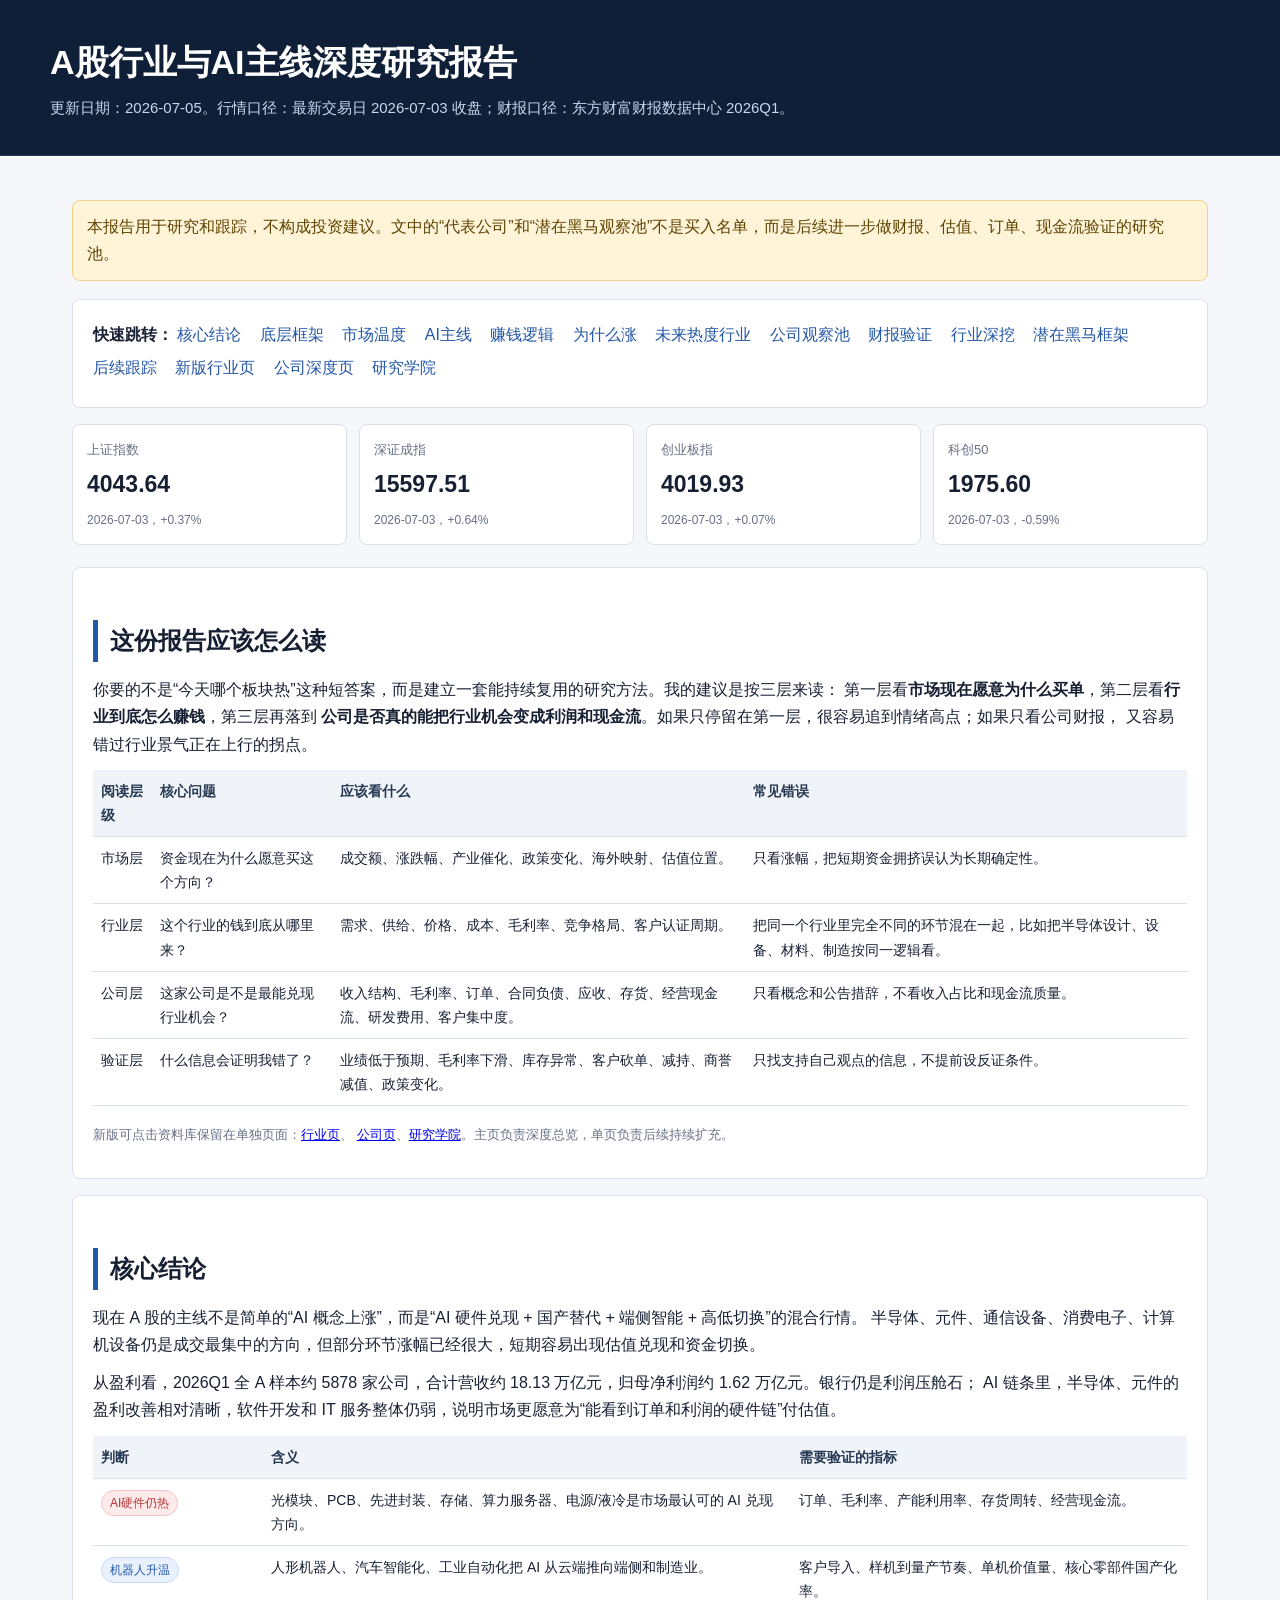
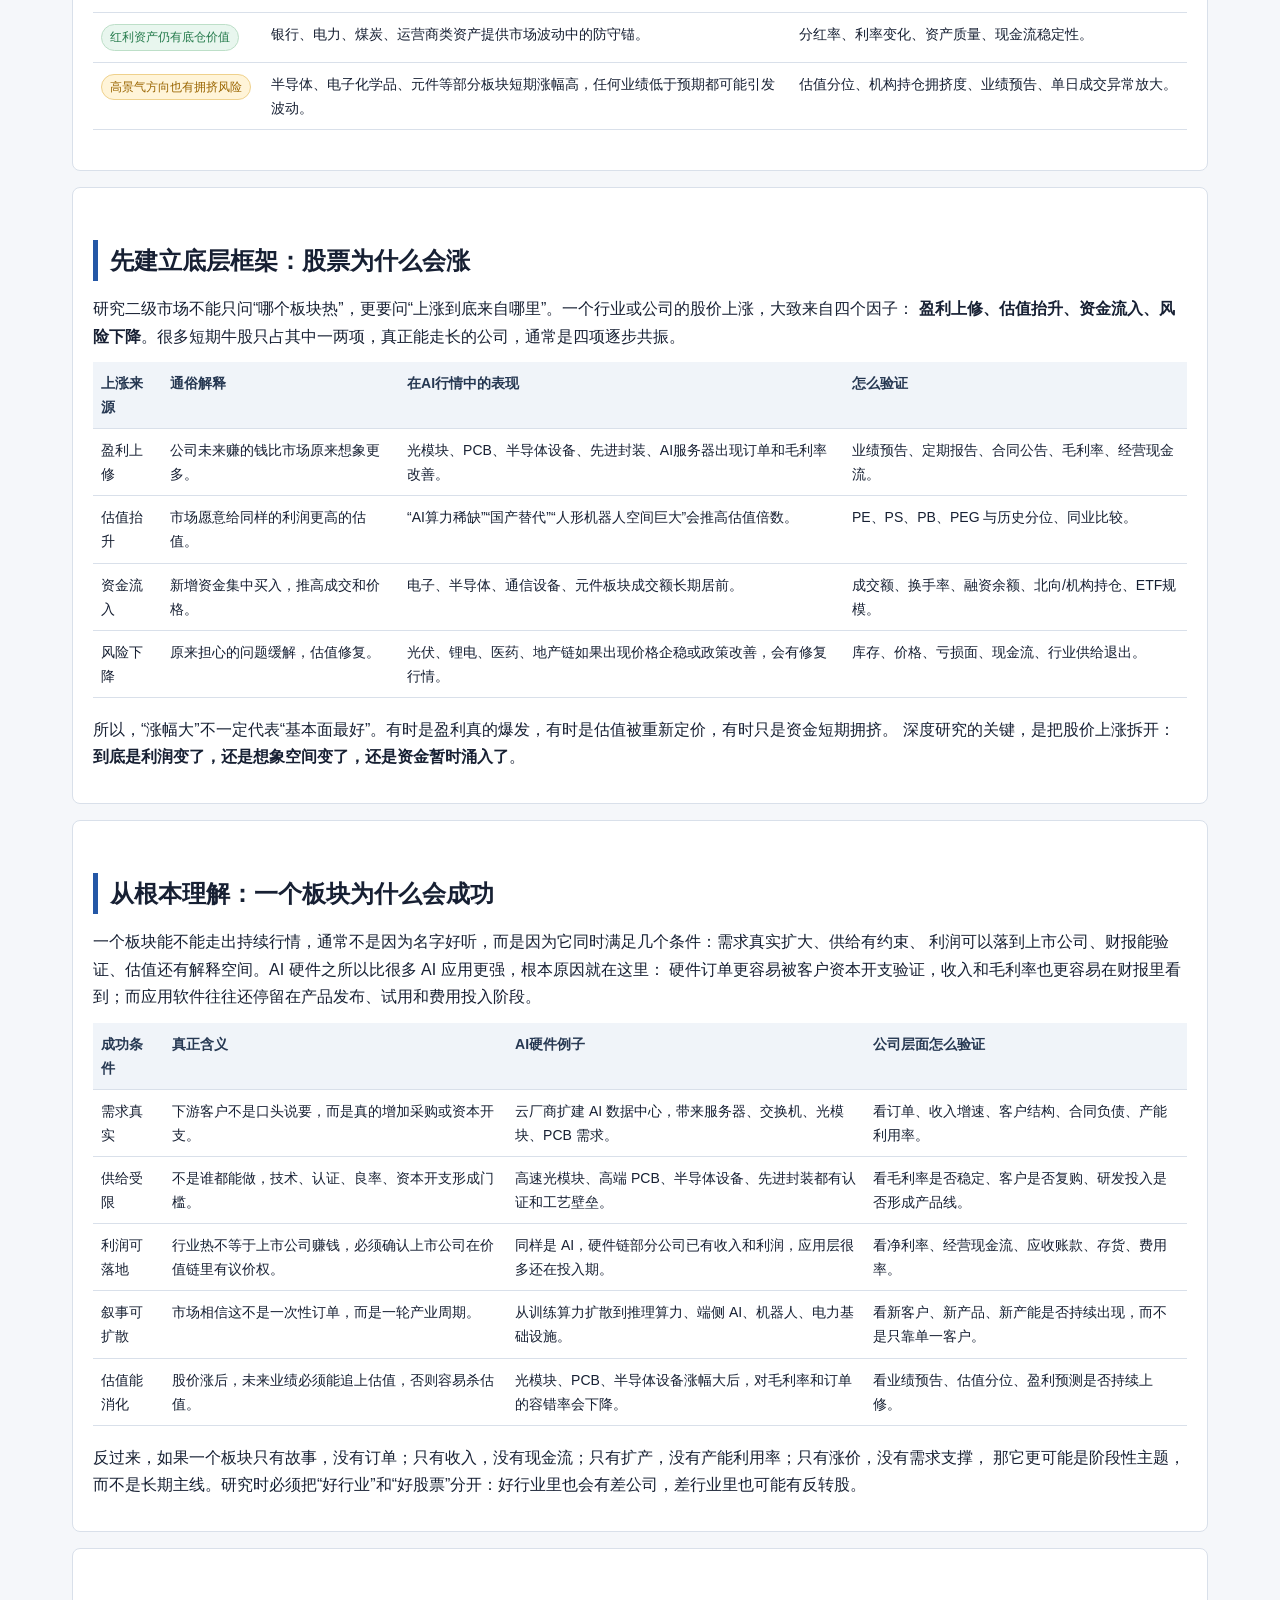
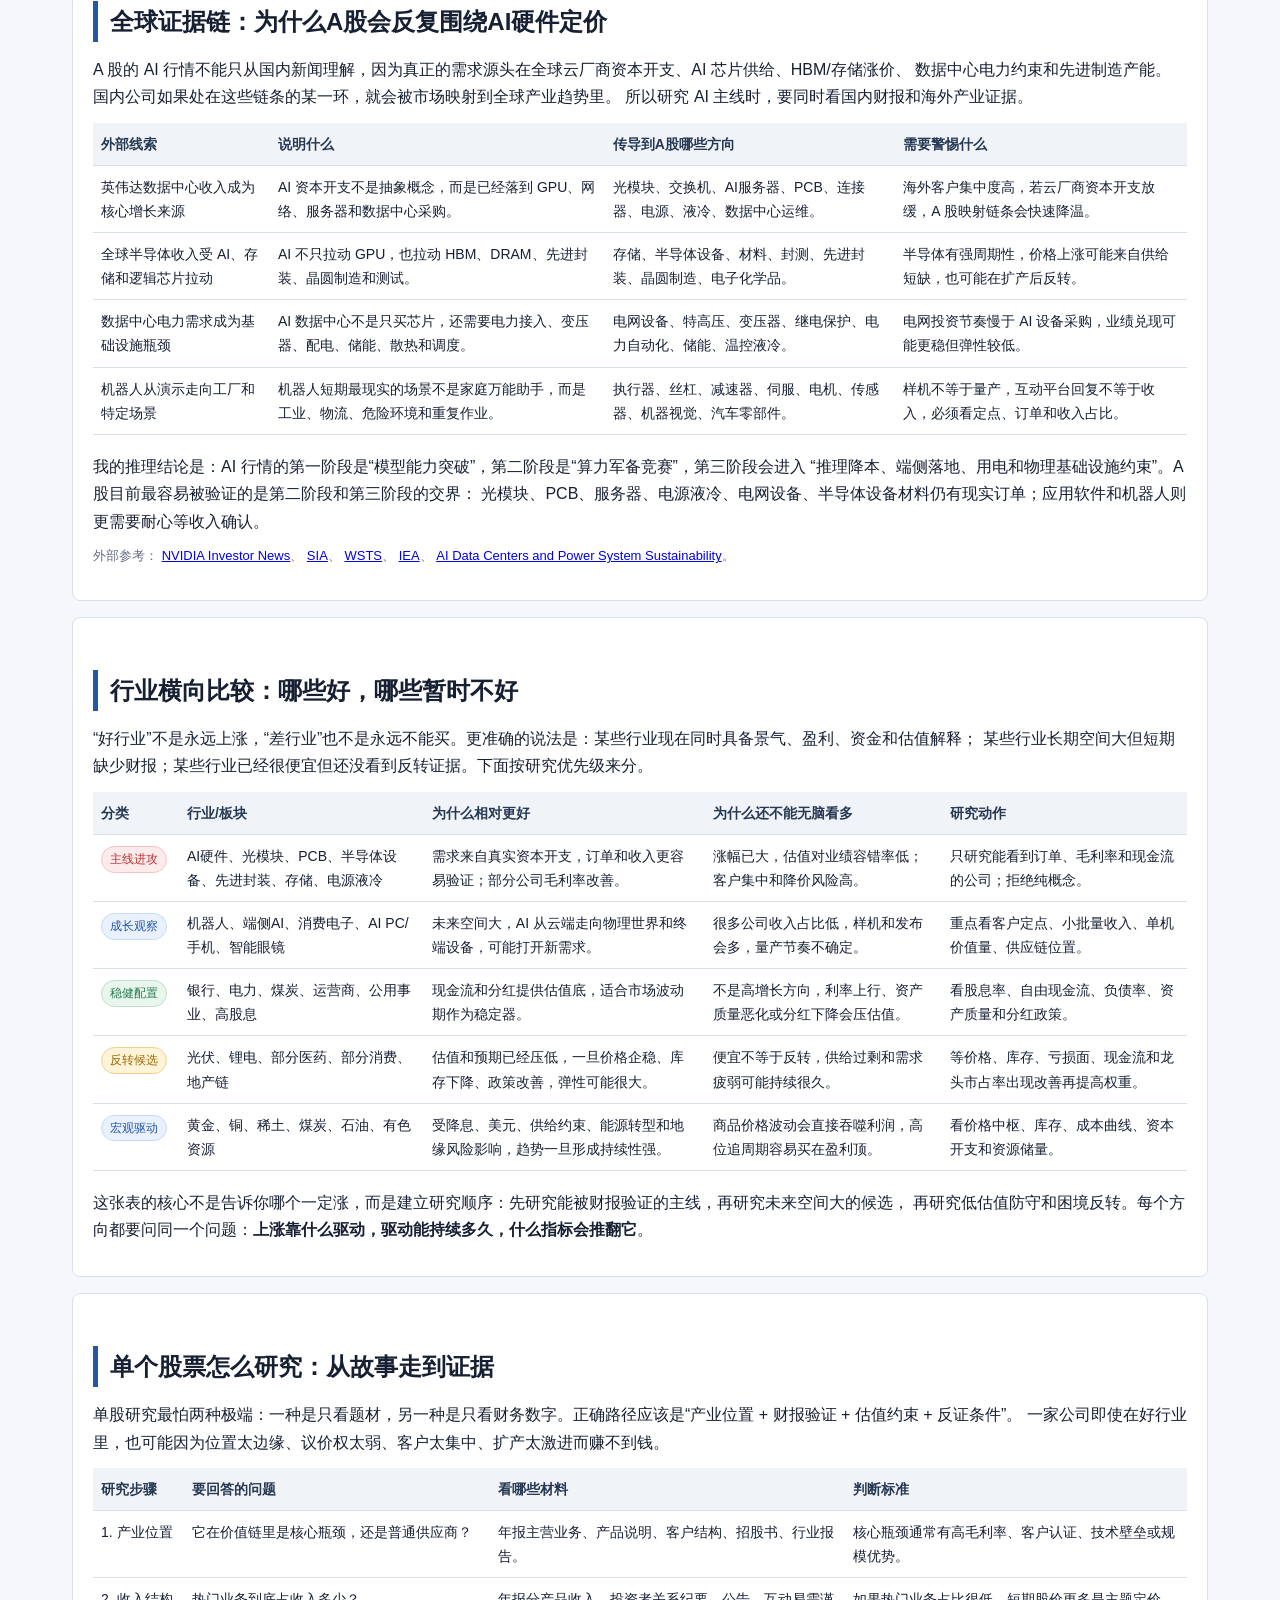
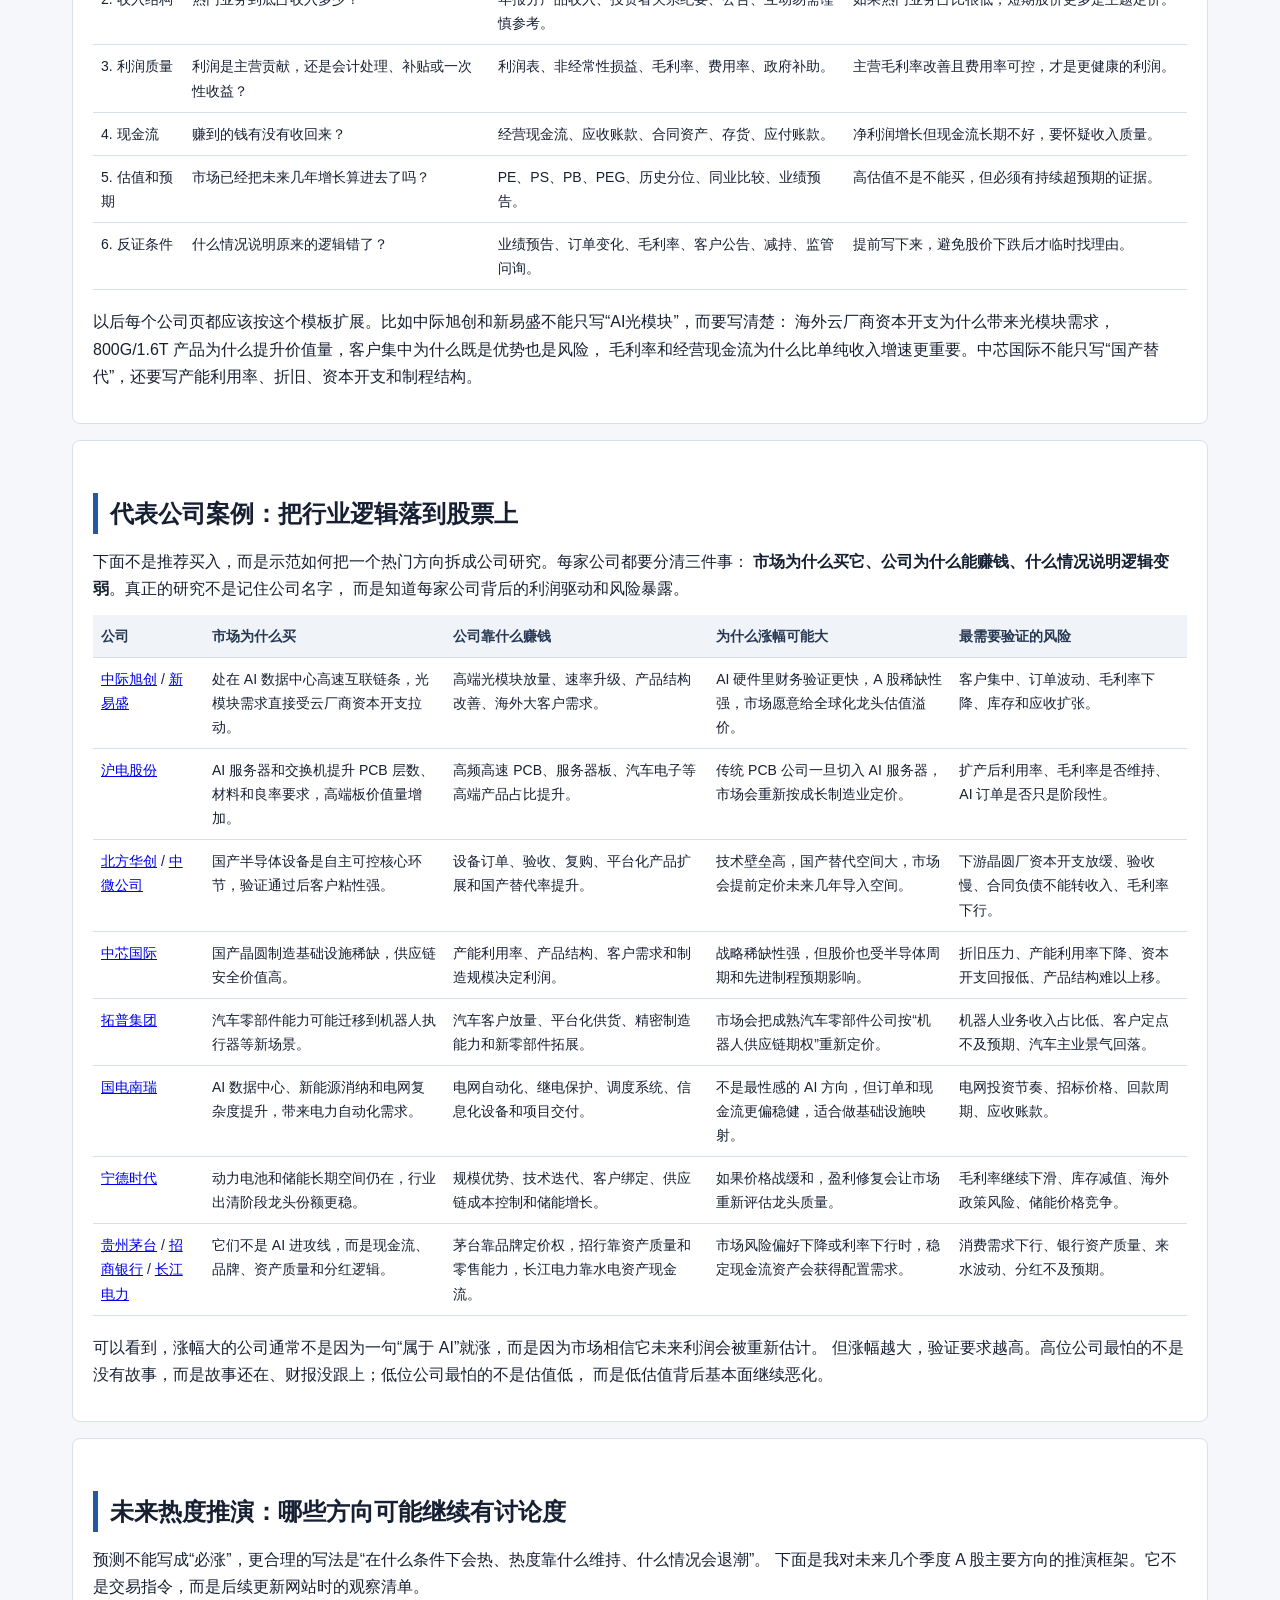
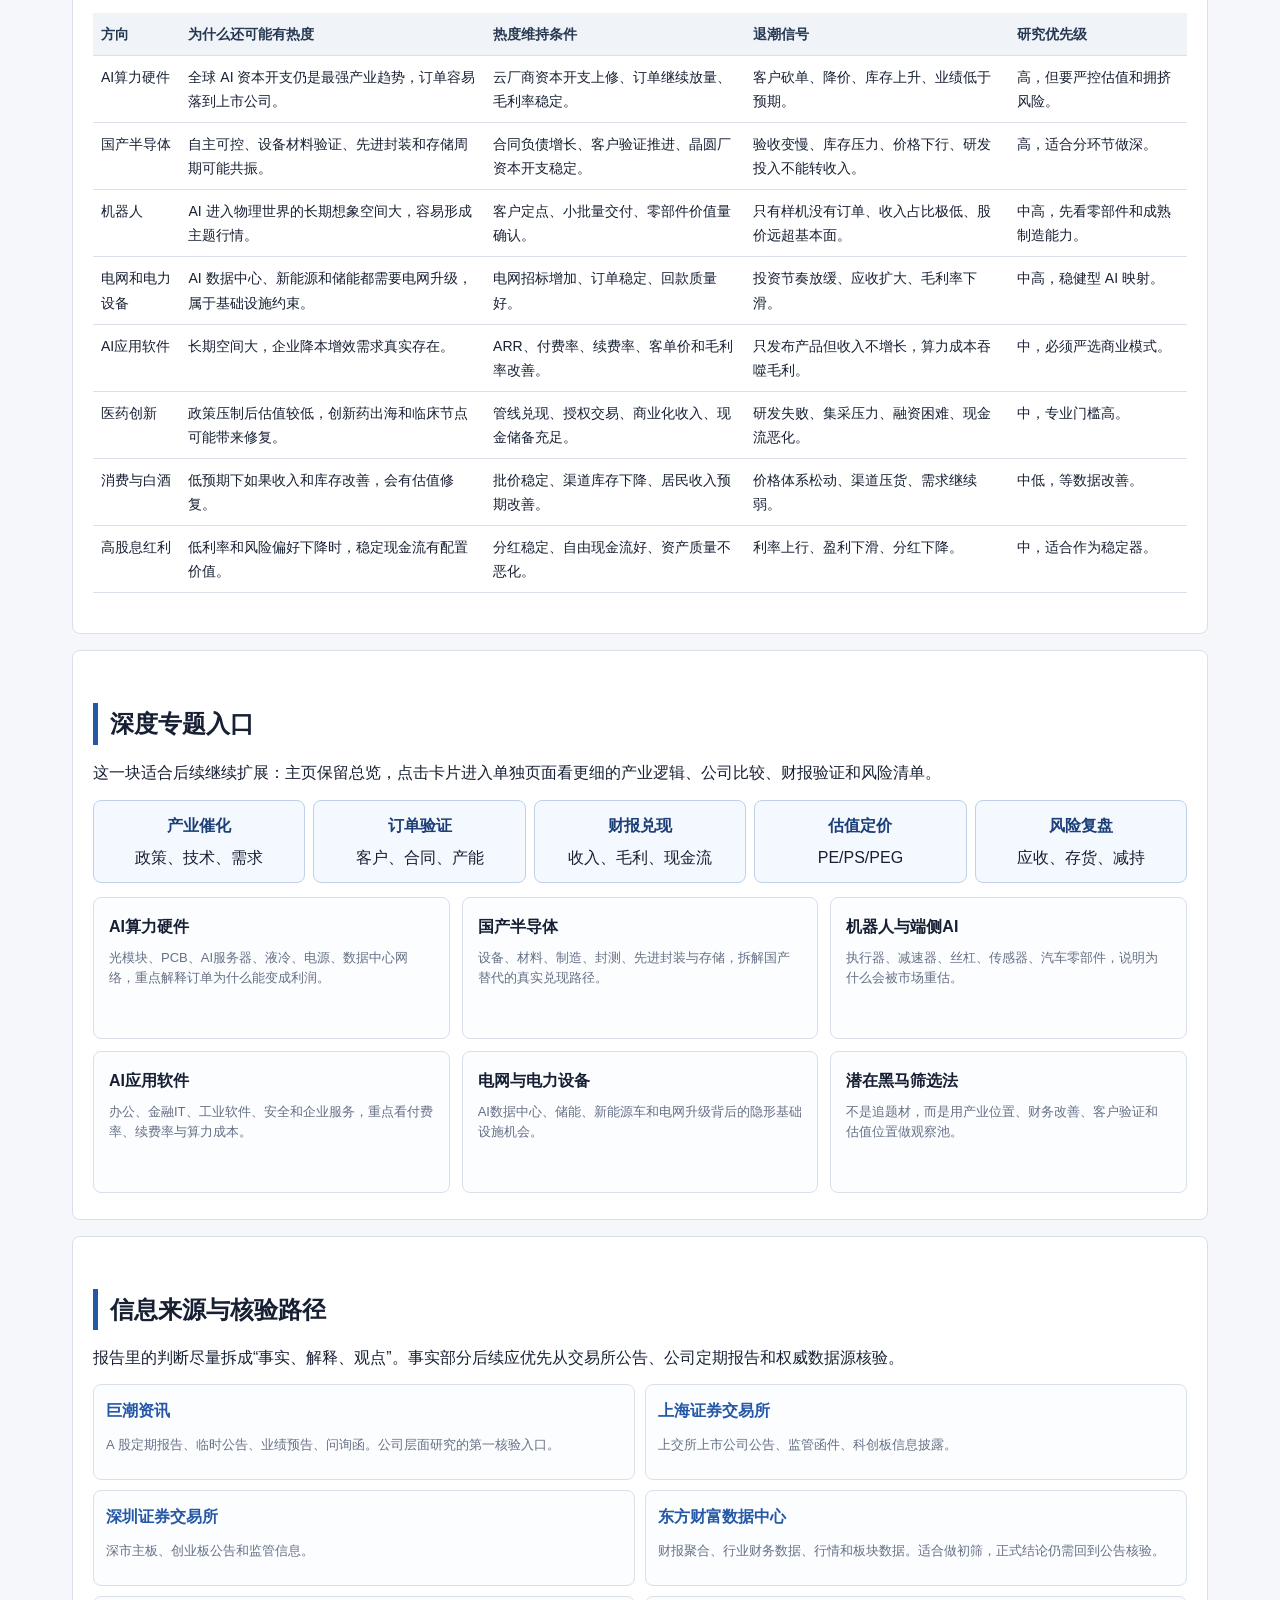
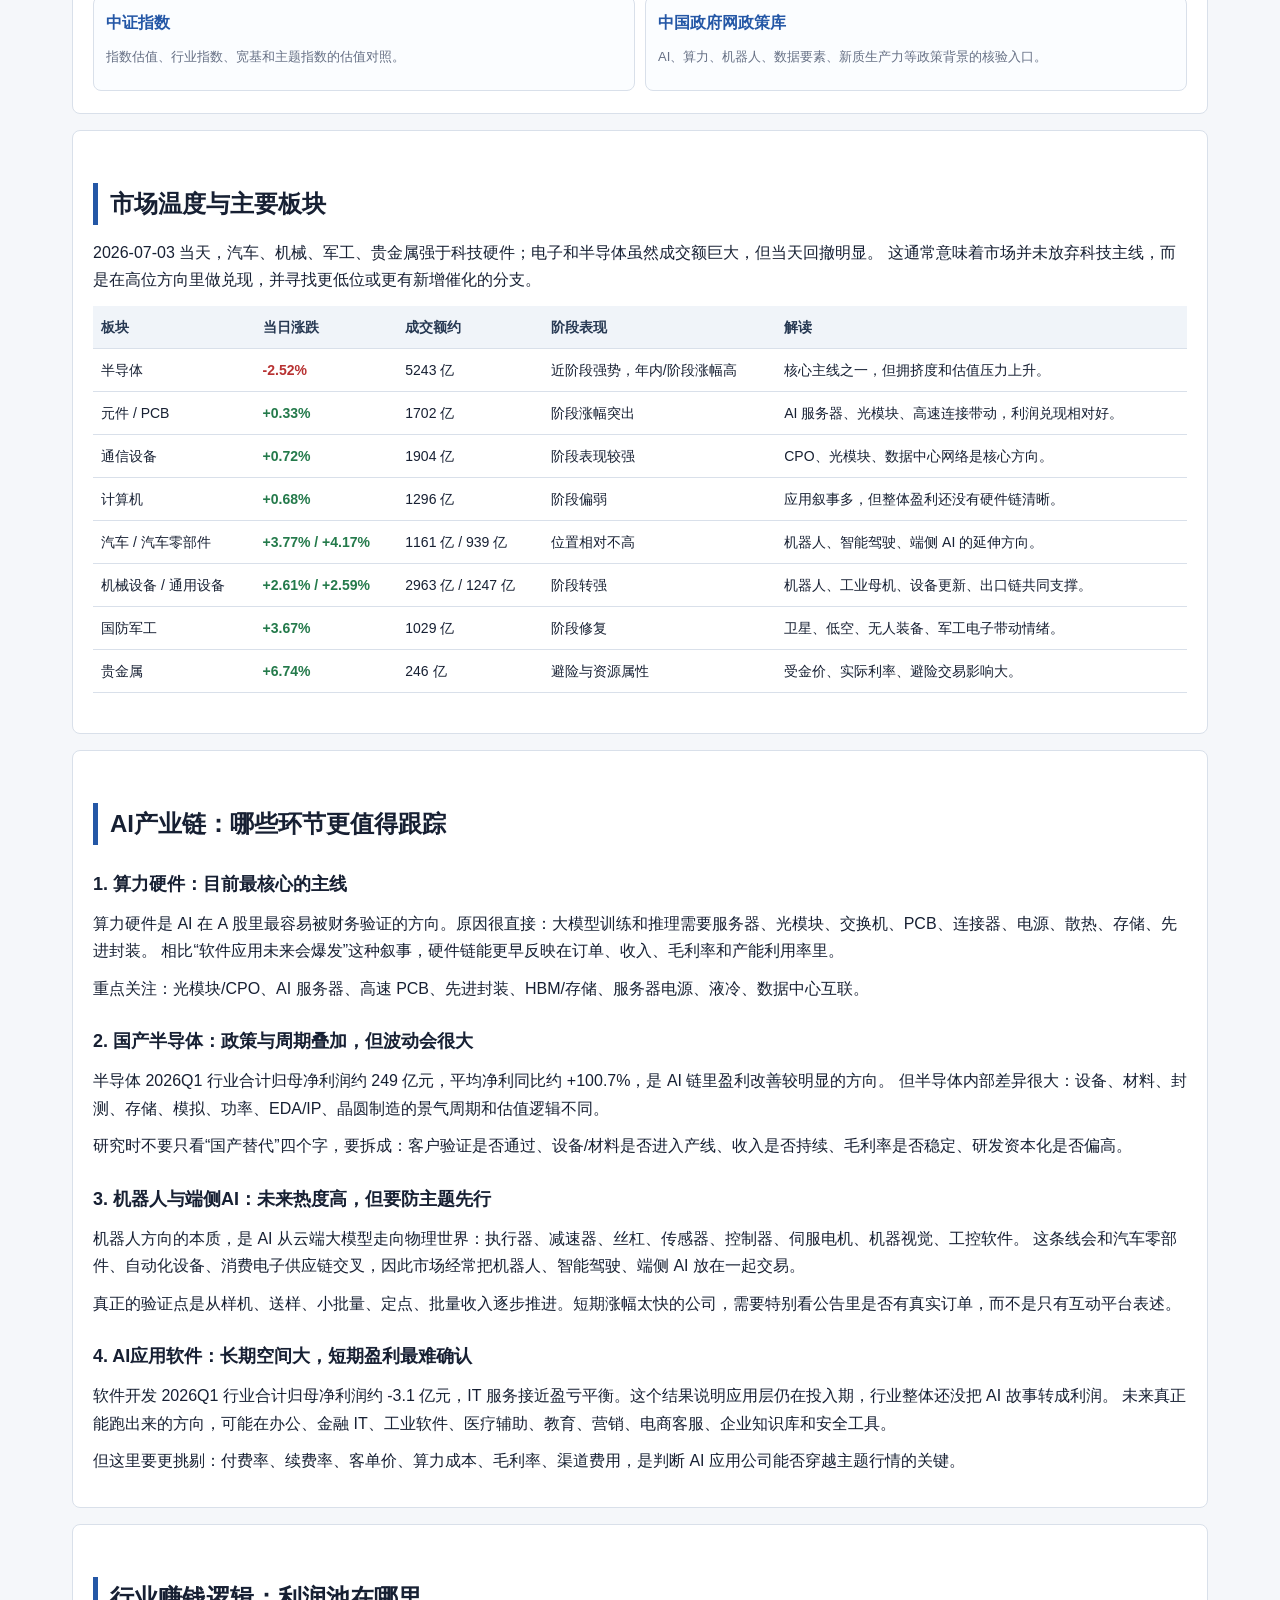
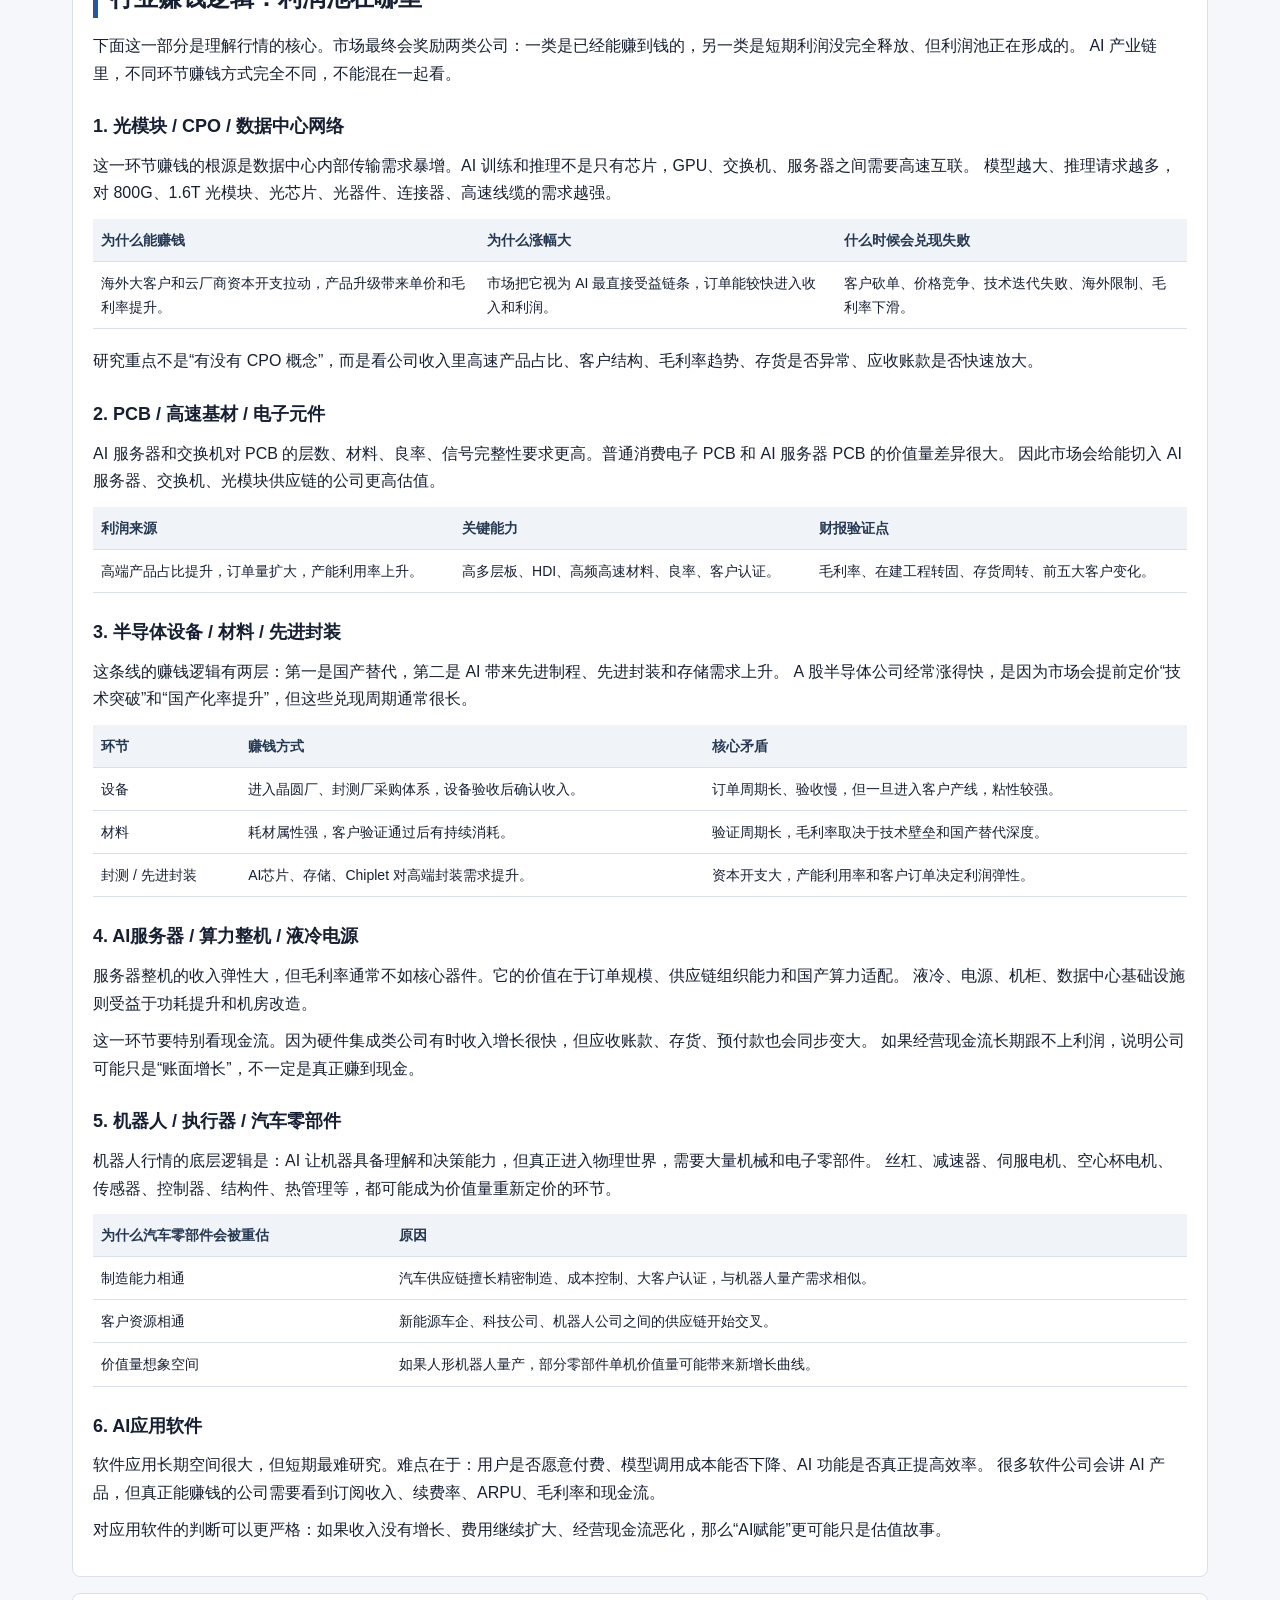
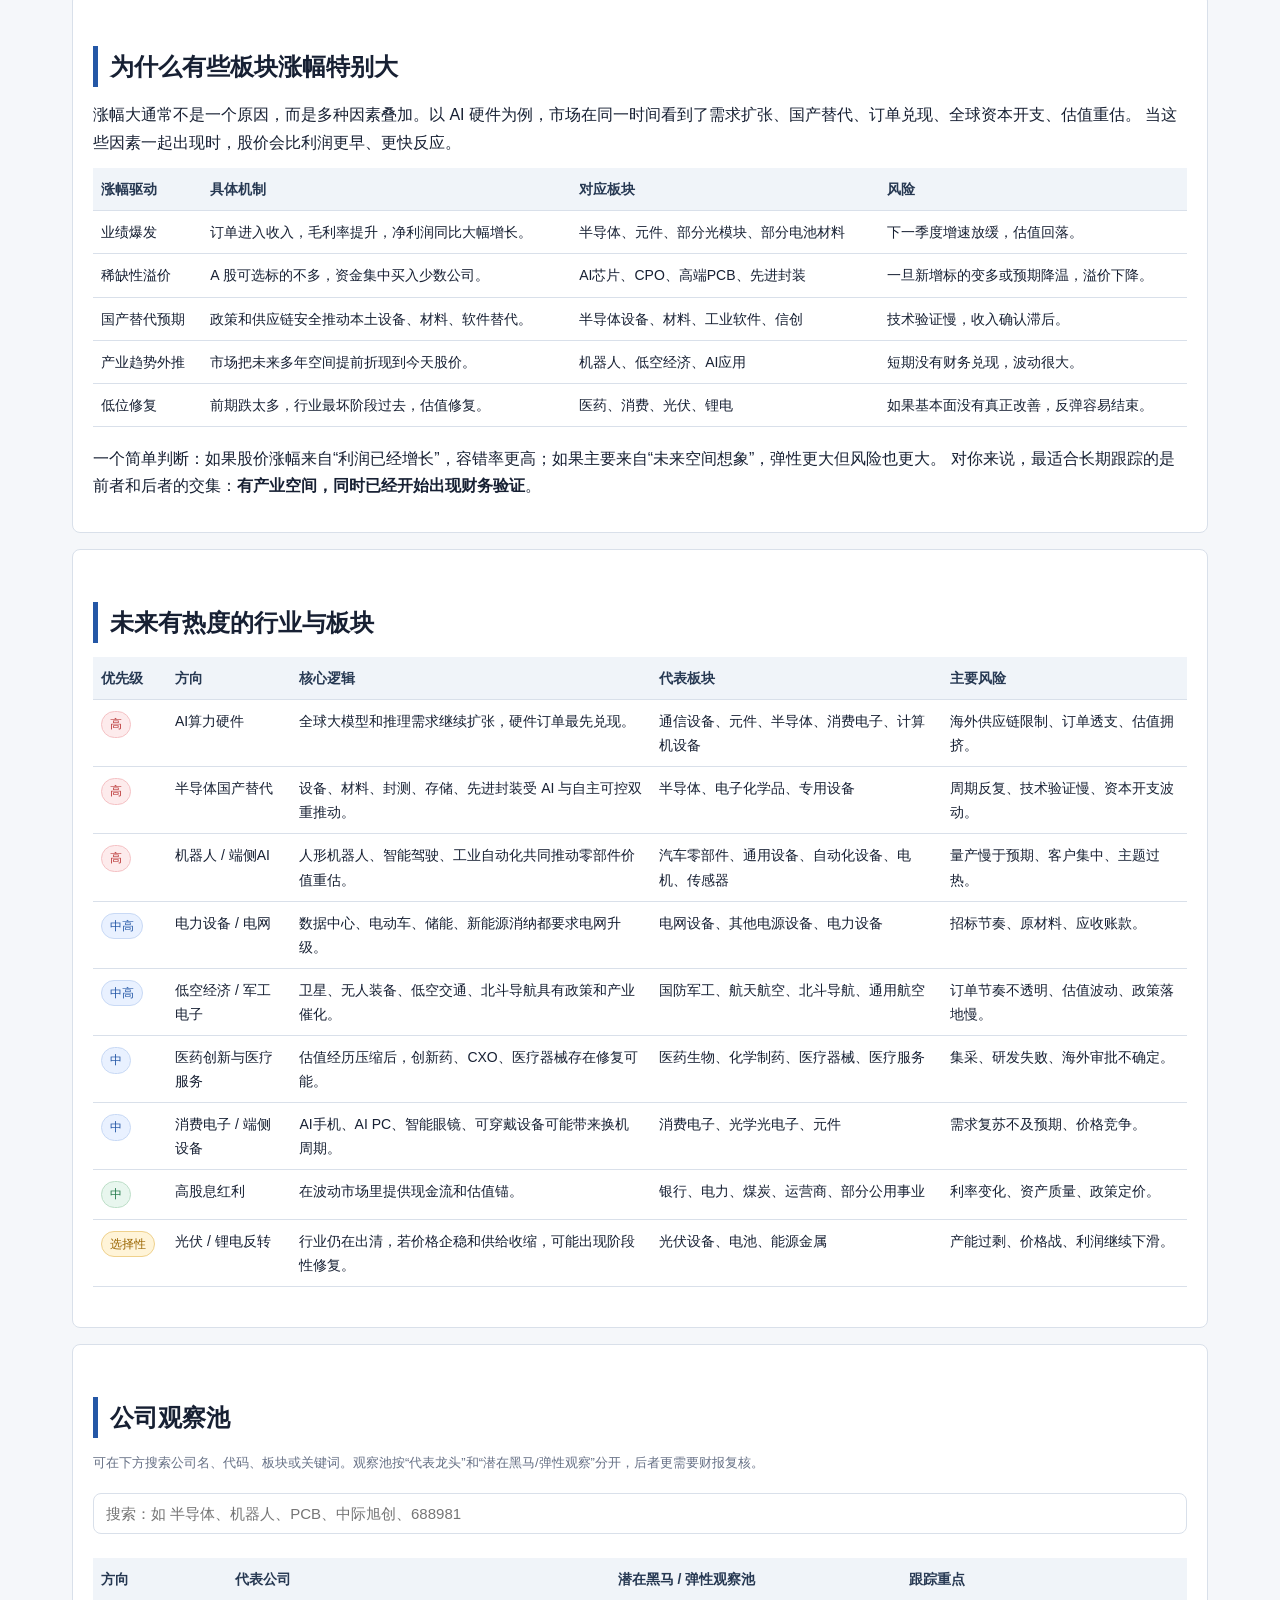
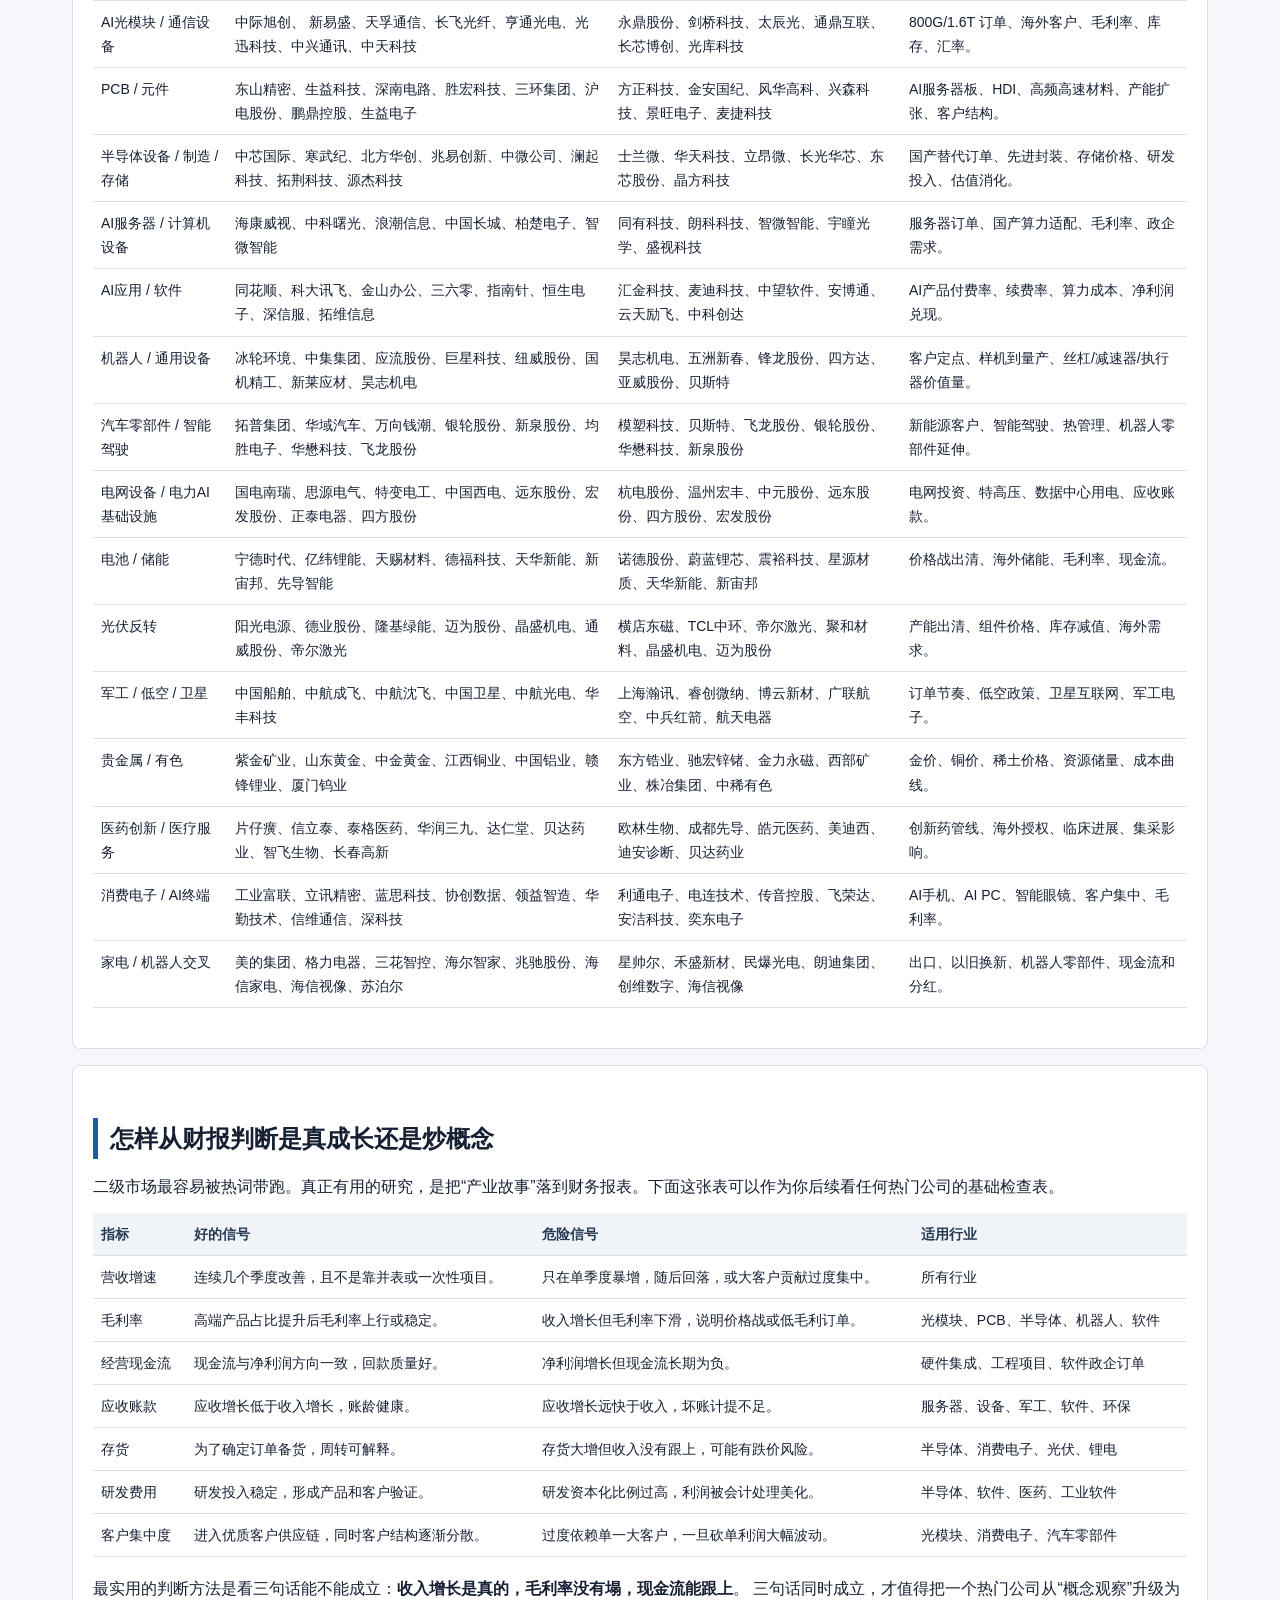
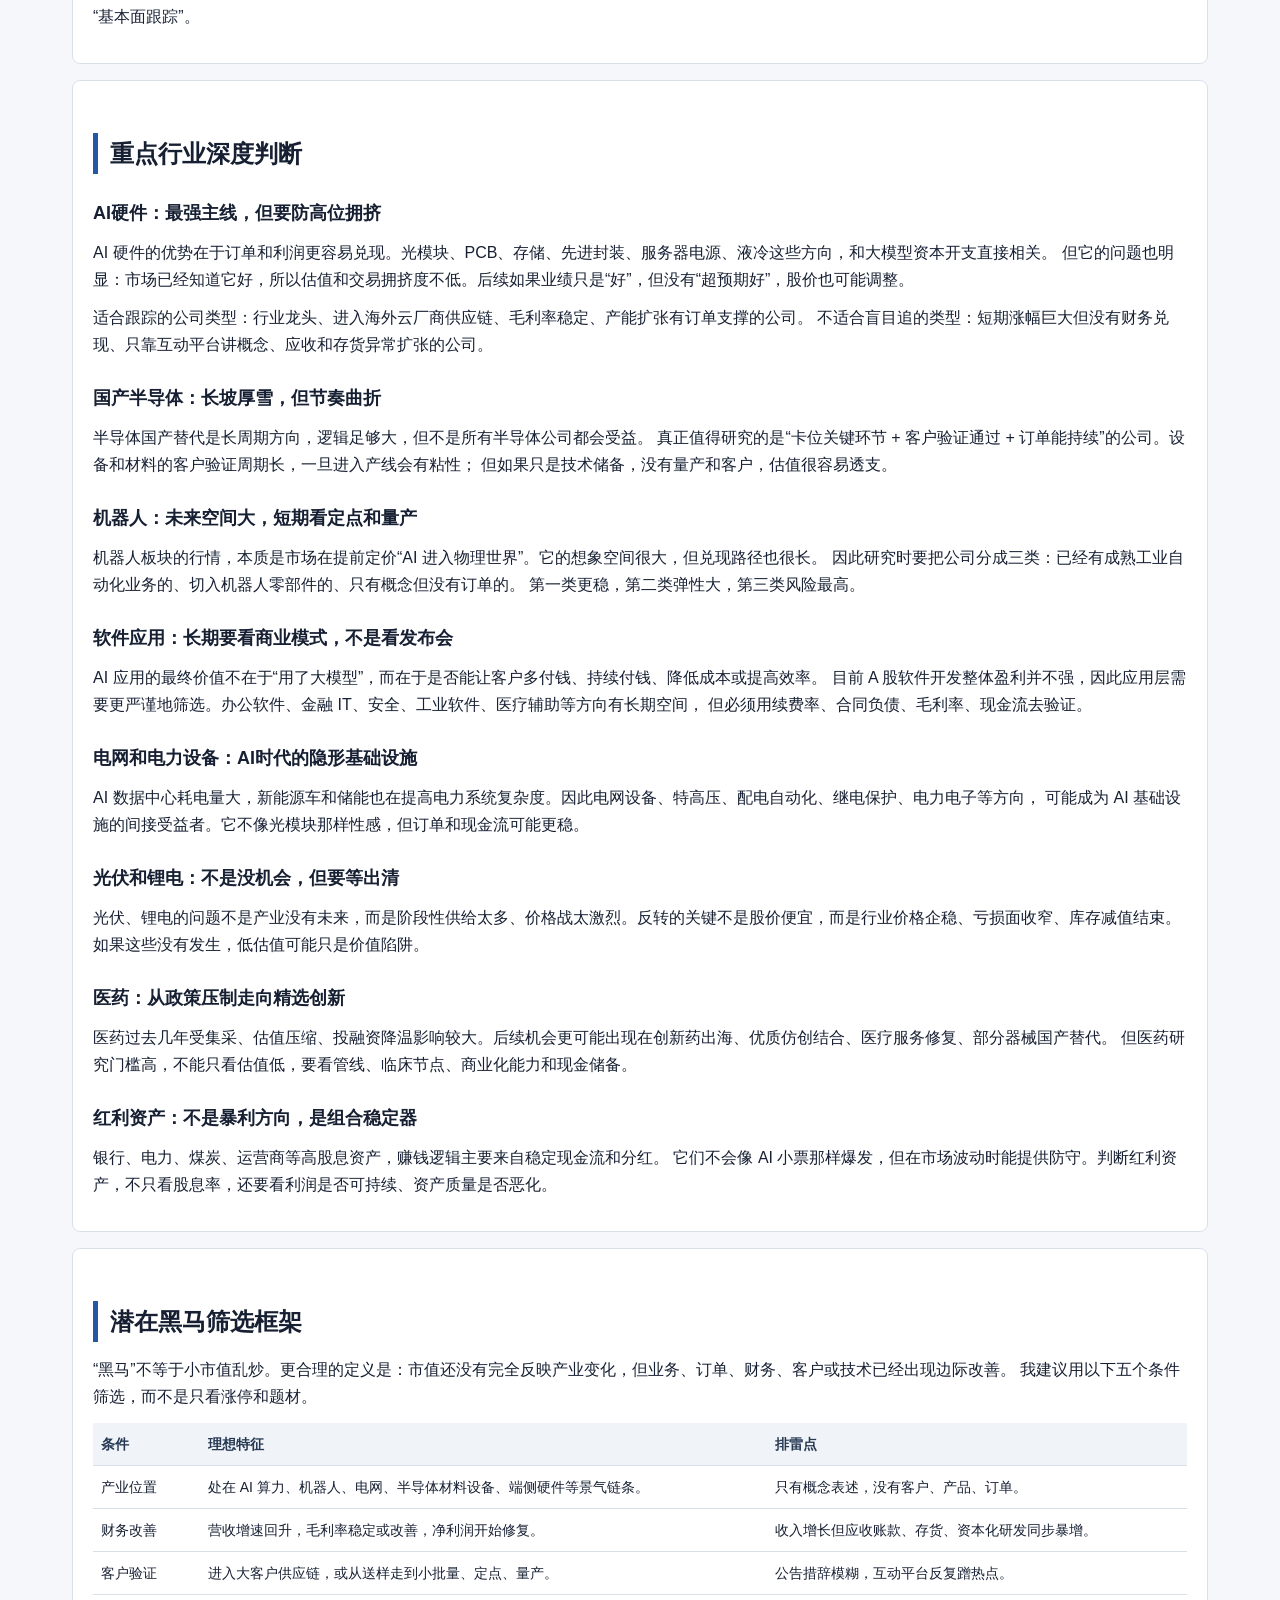
==== commit 7572ae2a: "Expand homepage into deeper A-share research manual" ====
--- a/index.html
+++ b/index.html
@@ -3,46 +3,1676 @@
 <head>
   <meta charset="utf-8">
   <meta name="viewport" content="width=device-width, initial-scale=1">
-  <title>A股产业研究与公司分析知识库</title>
-  <link rel="stylesheet" href="assets/styles.css">
+  <title>A股行业与AI主线深度研究报告</title>
+  <style>
+    :root {
+      --bg: #f5f7fa;
+      --ink: #172033;
+      --muted: #667085;
+      --line: #d9e0ea;
+      --panel: #ffffff;
+      --blue: #2457a6;
+      --green: #247a4b;
+      --red: #b83232;
+      --amber: #9a6500;
+      --soft-blue: #e9f1ff;
+      --soft-green: #e8f6ee;
+      --soft-amber: #fff4d8;
+      --soft-red: #fdebec;
+    }
+
+    * { box-sizing: border-box; }
+
+    body {
+      margin: 0;
+      background: var(--bg);
+      color: var(--ink);
+      font-family: "Microsoft YaHei", "PingFang SC", "Segoe UI", Arial, sans-serif;
+      line-height: 1.72;
+    }
+
+    header {
+      background: #0f1f38;
+      color: #fff;
+      padding: 42px 28px 34px;
+      border-bottom: 1px solid #253b5c;
+    }
+
+    main {
+      max-width: 1180px;
+      margin: 0 auto;
+      padding: 26px 22px 56px;
+    }
+
+    h1 {
+      max-width: 1180px;
+      margin: 0 auto 12px;
+      font-size: 34px;
+      line-height: 1.2;
+      letter-spacing: 0;
+      font-weight: 750;
+    }
+
+    h2 {
+      margin: 34px 0 14px;
+      font-size: 24px;
+      border-left: 5px solid var(--blue);
+      padding-left: 12px;
+    }
+
+    h3 {
+      margin: 24px 0 10px;
+      font-size: 18px;
+    }
+
+    p { margin: 10px 0; }
+
+    .subtitle {
+      max-width: 1180px;
+      margin: 0 auto;
+      color: #c9d6ee;
+      font-size: 15px;
+    }
+
+    .notice {
+      background: var(--soft-amber);
+      border: 1px solid #efd18c;
+      color: #5e4300;
+      padding: 12px 14px;
+      border-radius: 8px;
+      margin: 18px 0;
+    }
+
+    .grid {
+      display: grid;
+      grid-template-columns: repeat(4, minmax(0, 1fr));
+      gap: 12px;
+      margin: 16px 0 22px;
+    }
+
+    .metric {
+      background: var(--panel);
+      border: 1px solid var(--line);
+      border-radius: 8px;
+      padding: 14px;
+    }
+
+    .metric .label {
+      color: var(--muted);
+      font-size: 13px;
+    }
+
+    .metric .value {
+      font-size: 23px;
+      font-weight: 760;
+      margin-top: 4px;
+    }
+
+    .metric .note {
+      color: var(--muted);
+      font-size: 12px;
+      margin-top: 5px;
+    }
+
+    section {
+      background: var(--panel);
+      border: 1px solid var(--line);
+      border-radius: 8px;
+      padding: 18px 20px 22px;
+      margin: 16px 0;
+    }
+
+    table {
+      width: 100%;
+      border-collapse: collapse;
+      margin: 12px 0 18px;
+      font-size: 14px;
+    }
+
+    th, td {
+      border-bottom: 1px solid var(--line);
+      padding: 9px 8px;
+      vertical-align: top;
+      text-align: left;
+    }
+
+    th {
+      background: #f0f4f9;
+      color: #263852;
+      font-weight: 700;
+    }
+
+    tr:hover td { background: #f8fbff; }
+
+    .tag {
+      display: inline-block;
+      border-radius: 999px;
+      padding: 2px 8px;
+      font-size: 12px;
+      margin: 2px 4px 2px 0;
+      border: 1px solid transparent;
+      white-space: nowrap;
+    }
+
+    .hot { background: var(--soft-red); color: var(--red); border-color: #f5c2c5; }
+    .watch { background: var(--soft-blue); color: var(--blue); border-color: #c8d9f5; }
+    .profit { background: var(--soft-green); color: var(--green); border-color: #bddfc8; }
+    .risk { background: var(--soft-amber); color: var(--amber); border-color: #efd18c; }
+    .muted { color: var(--muted); }
+    .red { color: var(--red); font-weight: 700; }
+    .green { color: var(--green); font-weight: 700; }
+    .blue { color: var(--blue); font-weight: 700; }
+
+    .two-col {
+      display: grid;
+      grid-template-columns: 1fr 1fr;
+      gap: 16px;
+    }
+
+    .toc a {
+      color: var(--blue);
+      text-decoration: none;
+      margin-right: 14px;
+      white-space: nowrap;
+      line-height: 2.1;
+    }
+
+    .small {
+      font-size: 13px;
+      color: var(--muted);
+    }
+
+    .link-grid {
+      display: grid;
+      grid-template-columns: repeat(3, minmax(0, 1fr));
+      gap: 12px;
+      margin: 14px 0 4px;
+    }
+
+    .deep-card {
+      display: block;
+      min-height: 142px;
+      border: 1px solid var(--line);
+      border-radius: 8px;
+      padding: 15px;
+      color: var(--ink);
+      text-decoration: none;
+      background: #fbfdff;
+    }
+
+    .deep-card:hover {
+      border-color: #9fbbe6;
+      background: #f3f8ff;
+    }
+
+    .deep-card strong {
+      display: block;
+      margin-bottom: 7px;
+      font-size: 16px;
+    }
+
+    .deep-card span {
+      display: block;
+      color: var(--muted);
+      font-size: 13px;
+      line-height: 1.6;
+    }
+
+    .source-grid {
+      display: grid;
+      grid-template-columns: repeat(2, minmax(0, 1fr));
+      gap: 10px;
+      margin-top: 12px;
+    }
+
+    .source-item {
+      border: 1px solid var(--line);
+      border-radius: 8px;
+      padding: 12px;
+      background: #fbfdff;
+    }
+
+    .source-item a {
+      color: var(--blue);
+      font-weight: 700;
+      text-decoration: none;
+    }
+
+    .visual-flow {
+      display: grid;
+      grid-template-columns: repeat(5, minmax(0, 1fr));
+      gap: 8px;
+      margin: 14px 0;
+    }
+
+    .flow-node {
+      border: 1px solid #bfd0e8;
+      border-radius: 8px;
+      padding: 11px 9px;
+      background: #f4f8ff;
+      text-align: center;
+      min-height: 74px;
+    }
+
+    .flow-node strong {
+      display: block;
+      color: #1c3f78;
+      margin-bottom: 4px;
+    }
+
+    input[type="search"] {
+      width: 100%;
+      border: 1px solid var(--line);
+      border-radius: 8px;
+      padding: 11px 12px;
+      font-size: 15px;
+      margin: 8px 0 12px;
+    }
+
+    @media (max-width: 900px) {
+      .grid, .two-col, .link-grid, .source-grid, .visual-flow { grid-template-columns: 1fr; }
+      h1 { font-size: 27px; }
+      main { padding: 18px 12px 42px; }
+      section { padding: 15px 12px; }
+      table { font-size: 13px; }
+      th, td { padding: 8px 6px; }
+    }
+  </style>
 </head>
-<body data-page="home">
-  <header class="site-header">
-    <div class="wrap header-grid">
-      <div>
-        <p class="eyebrow">A-Share Industry Research Platform v2.0</p>
-        <h1>A股产业研究与公司分析知识库</h1>
-        <p class="subtitle">用“行业教材 + 投资框架 + 公司研究卡片”的方式理解 A 股，而不是只看热点和结论。</p>
+<body>
+  <header>
+    <h1>A股行业与AI主线深度研究报告</h1>
+    <p class="subtitle">更新日期：2026-07-05。行情口径：最新交易日 2026-07-03 收盘；财报口径：东方财富财报数据中心 2026Q1。</p>
+  </header>
+
+  <main>
+    <div class="notice">
+      本报告用于研究和跟踪，不构成投资建议。文中的“代表公司”和“潜在黑马观察池”不是买入名单，而是后续进一步做财报、估值、订单、现金流验证的研究池。
+    </div>
+
+    <section class="toc">
+      <strong>快速跳转：</strong>
+      <a href="#summary">核心结论</a>
+      <a href="#framework">底层框架</a>
+      <a href="#market">市场温度</a>
+      <a href="#ai">AI主线</a>
+      <a href="#profitlogic">赚钱逻辑</a>
+      <a href="#valuation">为什么涨</a>
+      <a href="#themes">未来热度行业</a>
+      <a href="#watchlist">公司观察池</a>
+      <a href="#financial-check">财报验证</a>
+      <a href="#deep-sectors">行业深挖</a>
+      <a href="#blackhorse">潜在黑马框架</a>
+      <a href="#track">后续跟踪</a>
+      <a href="sector.html?id=ai-hardware">新版行业页</a>
+      <a href="company.html?code=300308">公司深度页</a>
+      <a href="learn.html">研究学院</a>
+    </section>
+
+    <div class="grid">
+      <div class="metric">
+        <div class="label">上证指数</div>
+        <div class="value">4043.64</div>
+        <div class="note">2026-07-03，+0.37%</div>
       </div>
-      <div class="header-panel">
-        <strong>研究原则</strong>
-        <span>事实、解释、观点分开；所有结论都要有反证条件；预测使用情景推演，不做确定性承诺。</span>
+      <div class="metric">
+        <div class="label">深证成指</div>
+        <div class="value">15597.51</div>
+        <div class="note">2026-07-03，+0.64%</div>
+      </div>
+      <div class="metric">
+        <div class="label">创业板指</div>
+        <div class="value">4019.93</div>
+        <div class="note">2026-07-03，+0.07%</div>
+      </div>
+      <div class="metric">
+        <div class="label">科创50</div>
+        <div class="value">1975.60</div>
+        <div class="note">2026-07-03，-0.59%</div>
       </div>
     </div>
-  </header>
-
-  <nav class="top-nav">
-    <div class="wrap">
-      <a href="index.html">市场总览</a>
-      <a href="#sector-map">行业地图</a>
-      <a href="#company-lab">公司库</a>
-      <a href="learn.html">研究学院</a>
-      <a href="#sources">来源体系</a>
-    </div>
-  </nav>
-
-  <main class="wrap">
-    <section class="notice">
-      <strong>用途说明：</strong>本站用于研究学习和跟踪，不构成投资建议。行业状态是研究状态，不是买入/卖出评级。数据口径会随更新迭代，正式判断应回到公告、财报和权威来源核验。
-    </section>
-
-    <section id="dashboard" class="panel"></section>
-    <section id="sector-map" class="panel"></section>
-    <section id="company-lab" class="panel"></section>
-    <section id="method" class="panel"></section>
-    <section id="sources" class="panel"></section>
+
+    <section id="how-to-read">
+      <h2>这份报告应该怎么读</h2>
+      <p>
+        你要的不是“今天哪个板块热”这种短答案，而是建立一套能持续复用的研究方法。我的建议是按三层来读：
+        第一层看<strong>市场现在愿意为什么买单</strong>，第二层看<strong>行业到底怎么赚钱</strong>，第三层再落到
+        <strong>公司是否真的能把行业机会变成利润和现金流</strong>。如果只停留在第一层，很容易追到情绪高点；如果只看公司财报，
+        又容易错过行业景气正在上行的拐点。
+      </p>
+      <table>
+        <thead>
+          <tr>
+            <th>阅读层级</th>
+            <th>核心问题</th>
+            <th>应该看什么</th>
+            <th>常见错误</th>
+          </tr>
+        </thead>
+        <tbody>
+          <tr>
+            <td>市场层</td>
+            <td>资金现在为什么愿意买这个方向？</td>
+            <td>成交额、涨跌幅、产业催化、政策变化、海外映射、估值位置。</td>
+            <td>只看涨幅，把短期资金拥挤误认为长期确定性。</td>
+          </tr>
+          <tr>
+            <td>行业层</td>
+            <td>这个行业的钱到底从哪里来？</td>
+            <td>需求、供给、价格、成本、毛利率、竞争格局、客户认证周期。</td>
+            <td>把同一个行业里完全不同的环节混在一起，比如把半导体设计、设备、材料、制造按同一逻辑看。</td>
+          </tr>
+          <tr>
+            <td>公司层</td>
+            <td>这家公司是不是最能兑现行业机会？</td>
+            <td>收入结构、毛利率、订单、合同负债、应收、存货、经营现金流、研发费用、客户集中度。</td>
+            <td>只看概念和公告措辞，不看收入占比和现金流质量。</td>
+          </tr>
+          <tr>
+            <td>验证层</td>
+            <td>什么信息会证明我错了？</td>
+            <td>业绩低于预期、毛利率下滑、库存异常、客户砍单、减持、商誉减值、政策变化。</td>
+            <td>只找支持自己观点的信息，不提前设反证条件。</td>
+          </tr>
+        </tbody>
+      </table>
+      <p class="small">
+        新版可点击资料库保留在单独页面：<a href="sector.html?id=ai-hardware">行业页</a>、
+        <a href="company.html?code=300308">公司页</a>、<a href="learn.html">研究学院</a>。主页负责深度总览，单页负责后续持续扩充。
+      </p>
+    </section>
+
+    <section id="summary">
+      <h2>核心结论</h2>
+      <p>
+        现在 A 股的主线不是简单的“AI 概念上涨”，而是“AI 硬件兑现 + 国产替代 + 端侧智能 + 高低切换”的混合行情。
+        半导体、元件、通信设备、消费电子、计算机设备仍是成交最集中的方向，但部分环节涨幅已经很大，短期容易出现估值兑现和资金切换。
+      </p>
+      <p>
+        从盈利看，2026Q1 全 A 样本约 5878 家公司，合计营收约 18.13 万亿元，归母净利润约 1.62 万亿元。银行仍是利润压舱石；
+        AI 链条里，半导体、元件的盈利改善相对清晰，软件开发和 IT 服务整体仍弱，说明市场更愿意为“能看到订单和利润的硬件链”付估值。
+      </p>
+      <table>
+        <thead>
+          <tr>
+            <th>判断</th>
+            <th>含义</th>
+            <th>需要验证的指标</th>
+          </tr>
+        </thead>
+        <tbody>
+          <tr>
+            <td><span class="tag hot">AI硬件仍热</span></td>
+            <td>光模块、PCB、先进封装、存储、算力服务器、电源/液冷是市场最认可的 AI 兑现方向。</td>
+            <td>订单、毛利率、产能利用率、存货周转、经营现金流。</td>
+          </tr>
+          <tr>
+            <td><span class="tag watch">机器人升温</span></td>
+            <td>人形机器人、汽车智能化、工业自动化把 AI 从云端推向端侧和制造业。</td>
+            <td>客户导入、样机到量产节奏、单机价值量、核心零部件国产化率。</td>
+          </tr>
+          <tr>
+            <td><span class="tag profit">红利资产仍有底仓价值</span></td>
+            <td>银行、电力、煤炭、运营商类资产提供市场波动中的防守锚。</td>
+            <td>分红率、利率变化、资产质量、现金流稳定性。</td>
+          </tr>
+          <tr>
+            <td><span class="tag risk">高景气方向也有拥挤风险</span></td>
+            <td>半导体、电子化学品、元件等部分板块短期涨幅高，任何业绩低于预期都可能引发波动。</td>
+            <td>估值分位、机构持仓拥挤度、业绩预告、单日成交异常放大。</td>
+          </tr>
+        </tbody>
+      </table>
+    </section>
+
+    <section id="framework">
+      <h2>先建立底层框架：股票为什么会涨</h2>
+      <p>
+        研究二级市场不能只问“哪个板块热”，更要问“上涨到底来自哪里”。一个行业或公司的股价上涨，大致来自四个因子：
+        <strong>盈利上修、估值抬升、资金流入、风险下降</strong>。很多短期牛股只占其中一两项，真正能走长的公司，通常是四项逐步共振。
+      </p>
+      <table>
+        <thead>
+          <tr>
+            <th>上涨来源</th>
+            <th>通俗解释</th>
+            <th>在AI行情中的表现</th>
+            <th>怎么验证</th>
+          </tr>
+        </thead>
+        <tbody>
+          <tr>
+            <td>盈利上修</td>
+            <td>公司未来赚的钱比市场原来想象更多。</td>
+            <td>光模块、PCB、半导体设备、先进封装、AI服务器出现订单和毛利率改善。</td>
+            <td>业绩预告、定期报告、合同公告、毛利率、经营现金流。</td>
+          </tr>
+          <tr>
+            <td>估值抬升</td>
+            <td>市场愿意给同样的利润更高的估值。</td>
+            <td>“AI算力稀缺”“国产替代”“人形机器人空间巨大”会推高估值倍数。</td>
+            <td>PE、PS、PB、PEG 与历史分位、同业比较。</td>
+          </tr>
+          <tr>
+            <td>资金流入</td>
+            <td>新增资金集中买入，推高成交和价格。</td>
+            <td>电子、半导体、通信设备、元件板块成交额长期居前。</td>
+            <td>成交额、换手率、融资余额、北向/机构持仓、ETF规模。</td>
+          </tr>
+          <tr>
+            <td>风险下降</td>
+            <td>原来担心的问题缓解，估值修复。</td>
+            <td>光伏、锂电、医药、地产链如果出现价格企稳或政策改善，会有修复行情。</td>
+            <td>库存、价格、亏损面、现金流、行业供给退出。</td>
+          </tr>
+        </tbody>
+      </table>
+      <p>
+        所以，“涨幅大”不一定代表“基本面最好”。有时是盈利真的爆发，有时是估值被重新定价，有时只是资金短期拥挤。
+        深度研究的关键，是把股价上涨拆开：<strong>到底是利润变了，还是想象空间变了，还是资金暂时涌入了</strong>。
+      </p>
+    </section>
+
+    <section id="cause-chain">
+      <h2>从根本理解：一个板块为什么会成功</h2>
+      <p>
+        一个板块能不能走出持续行情，通常不是因为名字好听，而是因为它同时满足几个条件：需求真实扩大、供给有约束、
+        利润可以落到上市公司、财报能验证、估值还有解释空间。AI 硬件之所以比很多 AI 应用更强，根本原因就在这里：
+        硬件订单更容易被客户资本开支验证，收入和毛利率也更容易在财报里看到；而应用软件往往还停留在产品发布、试用和费用投入阶段。
+      </p>
+      <table>
+        <thead>
+          <tr>
+            <th>成功条件</th>
+            <th>真正含义</th>
+            <th>AI硬件例子</th>
+            <th>公司层面怎么验证</th>
+          </tr>
+        </thead>
+        <tbody>
+          <tr>
+            <td>需求真实</td>
+            <td>下游客户不是口头说要，而是真的增加采购或资本开支。</td>
+            <td>云厂商扩建 AI 数据中心，带来服务器、交换机、光模块、PCB 需求。</td>
+            <td>看订单、收入增速、客户结构、合同负债、产能利用率。</td>
+          </tr>
+          <tr>
+            <td>供给受限</td>
+            <td>不是谁都能做，技术、认证、良率、资本开支形成门槛。</td>
+            <td>高速光模块、高端 PCB、半导体设备、先进封装都有认证和工艺壁垒。</td>
+            <td>看毛利率是否稳定、客户是否复购、研发投入是否形成产品线。</td>
+          </tr>
+          <tr>
+            <td>利润可落地</td>
+            <td>行业热不等于上市公司赚钱，必须确认上市公司在价值链里有议价权。</td>
+            <td>同样是 AI，硬件链部分公司已有收入和利润，应用层很多还在投入期。</td>
+            <td>看净利率、经营现金流、应收账款、存货、费用率。</td>
+          </tr>
+          <tr>
+            <td>叙事可扩散</td>
+            <td>市场相信这不是一次性订单，而是一轮产业周期。</td>
+            <td>从训练算力扩散到推理算力、端侧 AI、机器人、电力基础设施。</td>
+            <td>看新客户、新产品、新产能是否持续出现，而不是只靠单一客户。</td>
+          </tr>
+          <tr>
+            <td>估值能消化</td>
+            <td>股价涨后，未来业绩必须能追上估值，否则容易杀估值。</td>
+            <td>光模块、PCB、半导体设备涨幅大后，对毛利率和订单的容错率会下降。</td>
+            <td>看业绩预告、估值分位、盈利预测是否持续上修。</td>
+          </tr>
+        </tbody>
+      </table>
+      <p>
+        反过来，如果一个板块只有故事，没有订单；只有收入，没有现金流；只有扩产，没有产能利用率；只有涨价，没有需求支撑，
+        那它更可能是阶段性主题，而不是长期主线。研究时必须把“好行业”和“好股票”分开：好行业里也会有差公司，差行业里也可能有反转股。
+      </p>
+    </section>
+
+    <section id="global-evidence">
+      <h2>全球证据链：为什么A股会反复围绕AI硬件定价</h2>
+      <p>
+        A 股的 AI 行情不能只从国内新闻理解，因为真正的需求源头在全球云厂商资本开支、AI 芯片供给、HBM/存储涨价、
+        数据中心电力约束和先进制造产能。国内公司如果处在这些链条的某一环，就会被市场映射到全球产业趋势里。
+        所以研究 AI 主线时，要同时看国内财报和海外产业证据。
+      </p>
+      <table>
+        <thead>
+          <tr>
+            <th>外部线索</th>
+            <th>说明什么</th>
+            <th>传导到A股哪些方向</th>
+            <th>需要警惕什么</th>
+          </tr>
+        </thead>
+        <tbody>
+          <tr>
+            <td>英伟达数据中心收入成为核心增长来源</td>
+            <td>AI 资本开支不是抽象概念，而是已经落到 GPU、网络、服务器和数据中心采购。</td>
+            <td>光模块、交换机、AI服务器、PCB、连接器、电源、液冷、数据中心运维。</td>
+            <td>海外客户集中度高，若云厂商资本开支放缓，A 股映射链条会快速降温。</td>
+          </tr>
+          <tr>
+            <td>全球半导体收入受 AI、存储和逻辑芯片拉动</td>
+            <td>AI 不只拉动 GPU，也拉动 HBM、DRAM、先进封装、晶圆制造和测试。</td>
+            <td>存储、半导体设备、材料、封测、先进封装、晶圆制造、电子化学品。</td>
+            <td>半导体有强周期性，价格上涨可能来自供给短缺，也可能在扩产后反转。</td>
+          </tr>
+          <tr>
+            <td>数据中心电力需求成为基础设施瓶颈</td>
+            <td>AI 数据中心不是只买芯片，还需要电力接入、变压器、配电、储能、散热和调度。</td>
+            <td>电网设备、特高压、变压器、继电保护、电力自动化、储能、温控液冷。</td>
+            <td>电网投资节奏慢于 AI 设备采购，业绩兑现可能更稳但弹性较低。</td>
+          </tr>
+          <tr>
+            <td>机器人从演示走向工厂和特定场景</td>
+            <td>机器人短期最现实的场景不是家庭万能助手，而是工业、物流、危险环境和重复作业。</td>
+            <td>执行器、丝杠、减速器、伺服、电机、传感器、机器视觉、汽车零部件。</td>
+            <td>样机不等于量产，互动平台回复不等于收入，必须看定点、订单和收入占比。</td>
+          </tr>
+        </tbody>
+      </table>
+      <p>
+        我的推理结论是：AI 行情的第一阶段是“模型能力突破”，第二阶段是“算力军备竞赛”，第三阶段会进入
+        “推理降本、端侧落地、用电和物理基础设施约束”。A 股目前最容易被验证的是第二阶段和第三阶段的交界：
+        光模块、PCB、服务器、电源液冷、电网设备、半导体设备材料仍有现实订单；应用软件和机器人则更需要耐心等收入确认。
+      </p>
+      <p class="small">
+        外部参考：
+        <a href="https://nvidianews.nvidia.com/" target="_blank" rel="noreferrer">NVIDIA Investor News</a>、
+        <a href="https://www.semiconductors.org/" target="_blank" rel="noreferrer">SIA</a>、
+        <a href="https://www.wsts.org/" target="_blank" rel="noreferrer">WSTS</a>、
+        <a href="https://www.iea.org/" target="_blank" rel="noreferrer">IEA</a>、
+        <a href="https://arxiv.org/abs/2606.21064" target="_blank" rel="noreferrer">AI Data Centers and Power System Sustainability</a>。
+      </p>
+    </section>
+
+    <section id="industry-comparison">
+      <h2>行业横向比较：哪些好，哪些暂时不好</h2>
+      <p>
+        “好行业”不是永远上涨，“差行业”也不是永远不能买。更准确的说法是：某些行业现在同时具备景气、盈利、资金和估值解释；
+        某些行业长期空间大但短期缺少财报；某些行业已经很便宜但还没看到反转证据。下面按研究优先级来分。
+      </p>
+      <table>
+        <thead>
+          <tr>
+            <th>分类</th>
+            <th>行业/板块</th>
+            <th>为什么相对更好</th>
+            <th>为什么还不能无脑看多</th>
+            <th>研究动作</th>
+          </tr>
+        </thead>
+        <tbody>
+          <tr>
+            <td><span class="tag hot">主线进攻</span></td>
+            <td>AI硬件、光模块、PCB、半导体设备、先进封装、存储、电源液冷</td>
+            <td>需求来自真实资本开支，订单和收入更容易验证；部分公司毛利率改善。</td>
+            <td>涨幅已大，估值对业绩容错率低；客户集中和降价风险高。</td>
+            <td>只研究能看到订单、毛利率和现金流的公司；拒绝纯概念。</td>
+          </tr>
+          <tr>
+            <td><span class="tag watch">成长观察</span></td>
+            <td>机器人、端侧AI、消费电子、AI PC/手机、智能眼镜</td>
+            <td>未来空间大，AI 从云端走向物理世界和终端设备，可能打开新需求。</td>
+            <td>很多公司收入占比低，样机和发布会多，量产节奏不确定。</td>
+            <td>重点看客户定点、小批量收入、单机价值量、供应链位置。</td>
+          </tr>
+          <tr>
+            <td><span class="tag profit">稳健配置</span></td>
+            <td>银行、电力、煤炭、运营商、公用事业、高股息</td>
+            <td>现金流和分红提供估值底，适合市场波动期作为稳定器。</td>
+            <td>不是高增长方向，利率上行、资产质量恶化或分红下降会压估值。</td>
+            <td>看股息率、自由现金流、负债率、资产质量和分红政策。</td>
+          </tr>
+          <tr>
+            <td><span class="tag risk">反转候选</span></td>
+            <td>光伏、锂电、部分医药、部分消费、地产链</td>
+            <td>估值和预期已经压低，一旦价格企稳、库存下降、政策改善，弹性可能很大。</td>
+            <td>便宜不等于反转，供给过剩和需求疲弱可能持续很久。</td>
+            <td>等价格、库存、亏损面、现金流和龙头市占率出现改善再提高权重。</td>
+          </tr>
+          <tr>
+            <td><span class="tag watch">宏观驱动</span></td>
+            <td>黄金、铜、稀土、煤炭、石油、有色资源</td>
+            <td>受降息、美元、供给约束、能源转型和地缘风险影响，趋势一旦形成持续性强。</td>
+            <td>商品价格波动会直接吞噬利润，高位追周期容易买在盈利顶。</td>
+            <td>看价格中枢、库存、成本曲线、资本开支和资源储量。</td>
+          </tr>
+        </tbody>
+      </table>
+      <p>
+        这张表的核心不是告诉你哪个一定涨，而是建立研究顺序：先研究能被财报验证的主线，再研究未来空间大的候选，
+        再研究低估值防守和困境反转。每个方向都要问同一个问题：<strong>上涨靠什么驱动，驱动能持续多久，什么指标会推翻它</strong>。
+      </p>
+    </section>
+
+    <section id="single-stock-method">
+      <h2>单个股票怎么研究：从故事走到证据</h2>
+      <p>
+        单股研究最怕两种极端：一种是只看题材，另一种是只看财务数字。正确路径应该是“产业位置 + 财报验证 + 估值约束 + 反证条件”。
+        一家公司即使在好行业里，也可能因为位置太边缘、议价权太弱、客户太集中、扩产太激进而赚不到钱。
+      </p>
+      <table>
+        <thead>
+          <tr>
+            <th>研究步骤</th>
+            <th>要回答的问题</th>
+            <th>看哪些材料</th>
+            <th>判断标准</th>
+          </tr>
+        </thead>
+        <tbody>
+          <tr>
+            <td>1. 产业位置</td>
+            <td>它在价值链里是核心瓶颈，还是普通供应商？</td>
+            <td>年报主营业务、产品说明、客户结构、招股书、行业报告。</td>
+            <td>核心瓶颈通常有高毛利率、客户认证、技术壁垒或规模优势。</td>
+          </tr>
+          <tr>
+            <td>2. 收入结构</td>
+            <td>热门业务到底占收入多少？</td>
+            <td>年报分产品收入、投资者关系纪要、公告、互动易需谨慎参考。</td>
+            <td>如果热门业务占比很低，短期股价更多是主题定价。</td>
+          </tr>
+          <tr>
+            <td>3. 利润质量</td>
+            <td>利润是主营贡献，还是会计处理、补贴或一次性收益？</td>
+            <td>利润表、非经常性损益、毛利率、费用率、政府补助。</td>
+            <td>主营毛利率改善且费用率可控，才是更健康的利润。</td>
+          </tr>
+          <tr>
+            <td>4. 现金流</td>
+            <td>赚到的钱有没有收回来？</td>
+            <td>经营现金流、应收账款、合同资产、存货、应付账款。</td>
+            <td>净利润增长但现金流长期不好，要怀疑收入质量。</td>
+          </tr>
+          <tr>
+            <td>5. 估值和预期</td>
+            <td>市场已经把未来几年增长算进去了吗？</td>
+            <td>PE、PS、PB、PEG、历史分位、同业比较、业绩预告。</td>
+            <td>高估值不是不能买，但必须有持续超预期的证据。</td>
+          </tr>
+          <tr>
+            <td>6. 反证条件</td>
+            <td>什么情况说明原来的逻辑错了？</td>
+            <td>业绩预告、订单变化、毛利率、客户公告、减持、监管问询。</td>
+            <td>提前写下来，避免股价下跌后才临时找理由。</td>
+          </tr>
+        </tbody>
+      </table>
+      <p>
+        以后每个公司页都应该按这个模板扩展。比如中际旭创和新易盛不能只写“AI光模块”，而要写清楚：
+        海外云厂商资本开支为什么带来光模块需求，800G/1.6T 产品为什么提升价值量，客户集中为什么既是优势也是风险，
+        毛利率和经营现金流为什么比单纯收入增速更重要。中芯国际不能只写“国产替代”，还要写产能利用率、折旧、资本开支和制程结构。
+      </p>
+    </section>
+
+    <section id="company-cases">
+      <h2>代表公司案例：把行业逻辑落到股票上</h2>
+      <p>
+        下面不是推荐买入，而是示范如何把一个热门方向拆成公司研究。每家公司都要分清三件事：
+        <strong>市场为什么买它、公司为什么能赚钱、什么情况说明逻辑变弱</strong>。真正的研究不是记住公司名字，
+        而是知道每家公司背后的利润驱动和风险暴露。
+      </p>
+      <table>
+        <thead>
+          <tr>
+            <th>公司</th>
+            <th>市场为什么买</th>
+            <th>公司靠什么赚钱</th>
+            <th>为什么涨幅可能大</th>
+            <th>最需要验证的风险</th>
+          </tr>
+        </thead>
+        <tbody>
+          <tr>
+            <td><a href="company.html?code=300308">中际旭创</a> / <a href="company.html?code=300502">新易盛</a></td>
+            <td>处在 AI 数据中心高速互联链条，光模块需求直接受云厂商资本开支拉动。</td>
+            <td>高端光模块放量、速率升级、产品结构改善、海外大客户需求。</td>
+            <td>AI 硬件里财务验证更快，A 股稀缺性强，市场愿意给全球化龙头估值溢价。</td>
+            <td>客户集中、订单波动、毛利率下降、库存和应收扩张。</td>
+          </tr>
+          <tr>
+            <td><a href="company.html?code=002463">沪电股份</a></td>
+            <td>AI 服务器和交换机提升 PCB 层数、材料和良率要求，高端板价值量增加。</td>
+            <td>高频高速 PCB、服务器板、汽车电子等高端产品占比提升。</td>
+            <td>传统 PCB 公司一旦切入 AI 服务器，市场会重新按成长制造业定价。</td>
+            <td>扩产后利用率、毛利率是否维持、AI 订单是否只是阶段性。</td>
+          </tr>
+          <tr>
+            <td><a href="company.html?code=002371">北方华创</a> / <a href="company.html?code=688012">中微公司</a></td>
+            <td>国产半导体设备是自主可控核心环节，验证通过后客户粘性强。</td>
+            <td>设备订单、验收、复购、平台化产品扩展和国产替代率提升。</td>
+            <td>技术壁垒高，国产替代空间大，市场会提前定价未来几年导入空间。</td>
+            <td>下游晶圆厂资本开支放缓、验收慢、合同负债不能转收入、毛利率下行。</td>
+          </tr>
+          <tr>
+            <td><a href="company.html?code=688981">中芯国际</a></td>
+            <td>国产晶圆制造基础设施稀缺，供应链安全价值高。</td>
+            <td>产能利用率、产品结构、客户需求和制造规模决定利润。</td>
+            <td>战略稀缺性强，但股价也受半导体周期和先进制程预期影响。</td>
+            <td>折旧压力、产能利用率下降、资本开支回报低、产品结构难以上移。</td>
+          </tr>
+          <tr>
+            <td><a href="company.html?code=601689">拓普集团</a></td>
+            <td>汽车零部件能力可能迁移到机器人执行器等新场景。</td>
+            <td>汽车客户放量、平台化供货、精密制造能力和新零部件拓展。</td>
+            <td>市场会把成熟汽车零部件公司按“机器人供应链期权”重新定价。</td>
+            <td>机器人业务收入占比低、客户定点不及预期、汽车主业景气回落。</td>
+          </tr>
+          <tr>
+            <td><a href="company.html?code=600406">国电南瑞</a></td>
+            <td>AI 数据中心、新能源消纳和电网复杂度提升，带来电力自动化需求。</td>
+            <td>电网自动化、继电保护、调度系统、信息化设备和项目交付。</td>
+            <td>不是最性感的 AI 方向，但订单和现金流更偏稳健，适合做基础设施映射。</td>
+            <td>电网投资节奏、招标价格、回款周期、应收账款。</td>
+          </tr>
+          <tr>
+            <td><a href="company.html?code=300750">宁德时代</a></td>
+            <td>动力电池和储能长期空间仍在，行业出清阶段龙头份额更稳。</td>
+            <td>规模优势、技术迭代、客户绑定、供应链成本控制和储能增长。</td>
+            <td>如果价格战缓和，盈利修复会让市场重新评估龙头质量。</td>
+            <td>毛利率继续下滑、库存减值、海外政策风险、储能价格竞争。</td>
+          </tr>
+          <tr>
+            <td><a href="company.html?code=600519">贵州茅台</a> / <a href="company.html?code=600036">招商银行</a> / <a href="company.html?code=600900">长江电力</a></td>
+            <td>它们不是 AI 进攻线，而是现金流、品牌、资产质量和分红逻辑。</td>
+            <td>茅台靠品牌定价权，招行靠资产质量和零售能力，长江电力靠水电资产现金流。</td>
+            <td>市场风险偏好下降或利率下行时，稳定现金流资产会获得配置需求。</td>
+            <td>消费需求下行、银行资产质量、来水波动、分红不及预期。</td>
+          </tr>
+        </tbody>
+      </table>
+      <p>
+        可以看到，涨幅大的公司通常不是因为一句“属于 AI”就涨，而是因为市场相信它未来利润会被重新估计。
+        但涨幅越大，验证要求越高。高位公司最怕的不是没有故事，而是故事还在、财报没跟上；低位公司最怕的不是估值低，
+        而是低估值背后基本面继续恶化。
+      </p>
+    </section>
+
+    <section id="forecast-map">
+      <h2>未来热度推演：哪些方向可能继续有讨论度</h2>
+      <p>
+        预测不能写成“必涨”，更合理的写法是“在什么条件下会热、热度靠什么维持、什么情况会退潮”。
+        下面是我对未来几个季度 A 股主要方向的推演框架。它不是交易指令，而是后续更新网站时的观察清单。
+      </p>
+      <table>
+        <thead>
+          <tr>
+            <th>方向</th>
+            <th>为什么还可能有热度</th>
+            <th>热度维持条件</th>
+            <th>退潮信号</th>
+            <th>研究优先级</th>
+          </tr>
+        </thead>
+        <tbody>
+          <tr>
+            <td>AI算力硬件</td>
+            <td>全球 AI 资本开支仍是最强产业趋势，订单容易落到上市公司。</td>
+            <td>云厂商资本开支上修、订单继续放量、毛利率稳定。</td>
+            <td>客户砍单、降价、库存上升、业绩低于预期。</td>
+            <td>高，但要严控估值和拥挤风险。</td>
+          </tr>
+          <tr>
+            <td>国产半导体</td>
+            <td>自主可控、设备材料验证、先进封装和存储周期可能共振。</td>
+            <td>合同负债增长、客户验证推进、晶圆厂资本开支稳定。</td>
+            <td>验收变慢、库存压力、价格下行、研发投入不能转收入。</td>
+            <td>高，适合分环节做深。</td>
+          </tr>
+          <tr>
+            <td>机器人</td>
+            <td>AI 进入物理世界的长期想象空间大，容易形成主题行情。</td>
+            <td>客户定点、小批量交付、零部件价值量确认。</td>
+            <td>只有样机没有订单、收入占比极低、股价远超基本面。</td>
+            <td>中高，先看零部件和成熟制造能力。</td>
+          </tr>
+          <tr>
+            <td>电网和电力设备</td>
+            <td>AI 数据中心、新能源和储能都需要电网升级，属于基础设施约束。</td>
+            <td>电网招标增加、订单稳定、回款质量好。</td>
+            <td>投资节奏放缓、应收扩大、毛利率下滑。</td>
+            <td>中高，稳健型 AI 映射。</td>
+          </tr>
+          <tr>
+            <td>AI应用软件</td>
+            <td>长期空间大，企业降本增效需求真实存在。</td>
+            <td>ARR、付费率、续费率、客单价和毛利率改善。</td>
+            <td>只发布产品但收入不增长，算力成本吞噬毛利。</td>
+            <td>中，必须严选商业模式。</td>
+          </tr>
+          <tr>
+            <td>医药创新</td>
+            <td>政策压制后估值较低，创新药出海和临床节点可能带来修复。</td>
+            <td>管线兑现、授权交易、商业化收入、现金储备充足。</td>
+            <td>研发失败、集采压力、融资困难、现金流恶化。</td>
+            <td>中，专业门槛高。</td>
+          </tr>
+          <tr>
+            <td>消费与白酒</td>
+            <td>低预期下如果收入和库存改善，会有估值修复。</td>
+            <td>批价稳定、渠道库存下降、居民收入预期改善。</td>
+            <td>价格体系松动、渠道压货、需求继续弱。</td>
+            <td>中低，等数据改善。</td>
+          </tr>
+          <tr>
+            <td>高股息红利</td>
+            <td>低利率和风险偏好下降时，稳定现金流有配置价值。</td>
+            <td>分红稳定、自由现金流好、资产质量不恶化。</td>
+            <td>利率上行、盈利下滑、分红下降。</td>
+            <td>中，适合作为稳定器。</td>
+          </tr>
+        </tbody>
+      </table>
+    </section>
+
+    <section id="deep-links">
+      <h2>深度专题入口</h2>
+      <p>
+        这一块适合后续继续扩展：主页保留总览，点击卡片进入单独页面看更细的产业逻辑、公司比较、财报验证和风险清单。
+      </p>
+      <div class="visual-flow">
+        <div class="flow-node"><strong>产业催化</strong><span>政策、技术、需求</span></div>
+        <div class="flow-node"><strong>订单验证</strong><span>客户、合同、产能</span></div>
+        <div class="flow-node"><strong>财报兑现</strong><span>收入、毛利、现金流</span></div>
+        <div class="flow-node"><strong>估值定价</strong><span>PE/PS/PEG</span></div>
+        <div class="flow-node"><strong>风险复盘</strong><span>应收、存货、减持</span></div>
+      </div>
+      <div class="link-grid">
+        <a class="deep-card" href="pages/ai-hardware.html">
+          <strong>AI算力硬件</strong>
+          <span>光模块、PCB、AI服务器、液冷、电源、数据中心网络，重点解释订单为什么能变成利润。</span>
+        </a>
+        <a class="deep-card" href="pages/semiconductor.html">
+          <strong>国产半导体</strong>
+          <span>设备、材料、制造、封测、先进封装与存储，拆解国产替代的真实兑现路径。</span>
+        </a>
+        <a class="deep-card" href="pages/robotics.html">
+          <strong>机器人与端侧AI</strong>
+          <span>执行器、减速器、丝杠、传感器、汽车零部件，说明为什么会被市场重估。</span>
+        </a>
+        <a class="deep-card" href="pages/ai-software.html">
+          <strong>AI应用软件</strong>
+          <span>办公、金融IT、工业软件、安全和企业服务，重点看付费率、续费率与算力成本。</span>
+        </a>
+        <a class="deep-card" href="pages/power-grid.html">
+          <strong>电网与电力设备</strong>
+          <span>AI数据中心、储能、新能源车和电网升级背后的隐形基础设施机会。</span>
+        </a>
+        <a class="deep-card" href="pages/blackhorse-method.html">
+          <strong>潜在黑马筛选法</strong>
+          <span>不是追题材，而是用产业位置、财务改善、客户验证和估值位置做观察池。</span>
+        </a>
+      </div>
+    </section>
+
+    <section id="sources">
+      <h2>信息来源与核验路径</h2>
+      <p>
+        报告里的判断尽量拆成“事实、解释、观点”。事实部分后续应优先从交易所公告、公司定期报告和权威数据源核验。
+      </p>
+      <div class="source-grid">
+        <div class="source-item">
+          <a href="https://www.cninfo.com.cn/" target="_blank" rel="noreferrer">巨潮资讯</a>
+          <p class="small">A 股定期报告、临时公告、业绩预告、问询函。公司层面研究的第一核验入口。</p>
+        </div>
+        <div class="source-item">
+          <a href="https://www.sse.com.cn/" target="_blank" rel="noreferrer">上海证券交易所</a>
+          <p class="small">上交所上市公司公告、监管函件、科创板信息披露。</p>
+        </div>
+        <div class="source-item">
+          <a href="https://www.szse.cn/" target="_blank" rel="noreferrer">深圳证券交易所</a>
+          <p class="small">深市主板、创业板公告和监管信息。</p>
+        </div>
+        <div class="source-item">
+          <a href="https://datacenter-web.eastmoney.com/" target="_blank" rel="noreferrer">东方财富数据中心</a>
+          <p class="small">财报聚合、行业财务数据、行情和板块数据。适合做初筛，正式结论仍需回到公告核验。</p>
+        </div>
+        <div class="source-item">
+          <a href="https://www.csindex.com.cn/" target="_blank" rel="noreferrer">中证指数</a>
+          <p class="small">指数估值、行业指数、宽基和主题指数的估值对照。</p>
+        </div>
+        <div class="source-item">
+          <a href="https://www.gov.cn/zhengce/" target="_blank" rel="noreferrer">中国政府网政策库</a>
+          <p class="small">AI、算力、机器人、数据要素、新质生产力等政策背景的核验入口。</p>
+        </div>
+      </div>
+    </section>
+
+    <section id="market">
+      <h2>市场温度与主要板块</h2>
+      <p>
+        2026-07-03 当天，汽车、机械、军工、贵金属强于科技硬件；电子和半导体虽然成交额巨大，但当天回撤明显。
+        这通常意味着市场并未放弃科技主线，而是在高位方向里做兑现，并寻找更低位或更有新增催化的分支。
+      </p>
+      <table>
+        <thead>
+          <tr>
+            <th>板块</th>
+            <th>当日涨跌</th>
+            <th>成交额约</th>
+            <th>阶段表现</th>
+            <th>解读</th>
+          </tr>
+        </thead>
+        <tbody>
+          <tr>
+            <td>半导体</td>
+            <td class="red">-2.52%</td>
+            <td>5243 亿</td>
+            <td>近阶段强势，年内/阶段涨幅高</td>
+            <td>核心主线之一，但拥挤度和估值压力上升。</td>
+          </tr>
+          <tr>
+            <td>元件 / PCB</td>
+            <td class="green">+0.33%</td>
+            <td>1702 亿</td>
+            <td>阶段涨幅突出</td>
+            <td>AI 服务器、光模块、高速连接带动，利润兑现相对好。</td>
+          </tr>
+          <tr>
+            <td>通信设备</td>
+            <td class="green">+0.72%</td>
+            <td>1904 亿</td>
+            <td>阶段表现较强</td>
+            <td>CPO、光模块、数据中心网络是核心方向。</td>
+          </tr>
+          <tr>
+            <td>计算机</td>
+            <td class="green">+0.68%</td>
+            <td>1296 亿</td>
+            <td>阶段偏弱</td>
+            <td>应用叙事多，但整体盈利还没有硬件链清晰。</td>
+          </tr>
+          <tr>
+            <td>汽车 / 汽车零部件</td>
+            <td class="green">+3.77% / +4.17%</td>
+            <td>1161 亿 / 939 亿</td>
+            <td>位置相对不高</td>
+            <td>机器人、智能驾驶、端侧 AI 的延伸方向。</td>
+          </tr>
+          <tr>
+            <td>机械设备 / 通用设备</td>
+            <td class="green">+2.61% / +2.59%</td>
+            <td>2963 亿 / 1247 亿</td>
+            <td>阶段转强</td>
+            <td>机器人、工业母机、设备更新、出口链共同支撑。</td>
+          </tr>
+          <tr>
+            <td>国防军工</td>
+            <td class="green">+3.67%</td>
+            <td>1029 亿</td>
+            <td>阶段修复</td>
+            <td>卫星、低空、无人装备、军工电子带动情绪。</td>
+          </tr>
+          <tr>
+            <td>贵金属</td>
+            <td class="green">+6.74%</td>
+            <td>246 亿</td>
+            <td>避险与资源属性</td>
+            <td>受金价、实际利率、避险交易影响大。</td>
+          </tr>
+        </tbody>
+      </table>
+    </section>
+
+    <section id="ai">
+      <h2>AI产业链：哪些环节更值得跟踪</h2>
+      <h3>1. 算力硬件：目前最核心的主线</h3>
+      <p>
+        算力硬件是 AI 在 A 股里最容易被财务验证的方向。原因很直接：大模型训练和推理需要服务器、光模块、交换机、PCB、连接器、电源、散热、存储、先进封装。
+        相比“软件应用未来会爆发”这种叙事，硬件链能更早反映在订单、收入、毛利率和产能利用率里。
+      </p>
+      <p>
+        重点关注：光模块/CPO、AI 服务器、高速 PCB、先进封装、HBM/存储、服务器电源、液冷、数据中心互联。
+      </p>
+
+      <h3>2. 国产半导体：政策与周期叠加，但波动会很大</h3>
+      <p>
+        半导体 2026Q1 行业合计归母净利润约 249 亿元，平均净利同比约 +100.7%，是 AI 链里盈利改善较明显的方向。
+        但半导体内部差异很大：设备、材料、封测、存储、模拟、功率、EDA/IP、晶圆制造的景气周期和估值逻辑不同。
+      </p>
+      <p>
+        研究时不要只看“国产替代”四个字，要拆成：客户验证是否通过、设备/材料是否进入产线、收入是否持续、毛利率是否稳定、研发资本化是否偏高。
+      </p>
+
+      <h3>3. 机器人与端侧AI：未来热度高，但要防主题先行</h3>
+      <p>
+        机器人方向的本质，是 AI 从云端大模型走向物理世界：执行器、减速器、丝杠、传感器、控制器、伺服电机、机器视觉、工控软件。
+        这条线会和汽车零部件、自动化设备、消费电子供应链交叉，因此市场经常把机器人、智能驾驶、端侧 AI 放在一起交易。
+      </p>
+      <p>
+        真正的验证点是从样机、送样、小批量、定点、批量收入逐步推进。短期涨幅太快的公司，需要特别看公告里是否有真实订单，而不是只有互动平台表述。
+      </p>
+
+      <h3>4. AI应用软件：长期空间大，短期盈利最难确认</h3>
+      <p>
+        软件开发 2026Q1 行业合计归母净利润约 -3.1 亿元，IT 服务接近盈亏平衡。这个结果说明应用层仍在投入期，行业整体还没把 AI 故事转成利润。
+        未来真正能跑出来的方向，可能在办公、金融 IT、工业软件、医疗辅助、教育、营销、电商客服、企业知识库和安全工具。
+      </p>
+      <p>
+        但这里要更挑剔：付费率、续费率、客单价、算力成本、毛利率、渠道费用，是判断 AI 应用公司能否穿越主题行情的关键。
+      </p>
+    </section>
+
+    <section id="profitlogic">
+      <h2>行业赚钱逻辑：利润池在哪里</h2>
+      <p>
+        下面这一部分是理解行情的核心。市场最终会奖励两类公司：一类是已经能赚到钱的，另一类是短期利润没完全释放、但利润池正在形成的。
+        AI 产业链里，不同环节赚钱方式完全不同，不能混在一起看。
+      </p>
+
+      <h3>1. 光模块 / CPO / 数据中心网络</h3>
+      <p>
+        这一环节赚钱的根源是数据中心内部传输需求暴增。AI 训练和推理不是只有芯片，GPU、交换机、服务器之间需要高速互联。
+        模型越大、推理请求越多，对 800G、1.6T 光模块、光芯片、光器件、连接器、高速线缆的需求越强。
+      </p>
+      <table>
+        <thead>
+          <tr>
+            <th>为什么能赚钱</th>
+            <th>为什么涨幅大</th>
+            <th>什么时候会兑现失败</th>
+          </tr>
+        </thead>
+        <tbody>
+          <tr>
+            <td>海外大客户和云厂商资本开支拉动，产品升级带来单价和毛利率提升。</td>
+            <td>市场把它视为 AI 最直接受益链条，订单能较快进入收入和利润。</td>
+            <td>客户砍单、价格竞争、技术迭代失败、海外限制、毛利率下滑。</td>
+          </tr>
+        </tbody>
+      </table>
+      <p>
+        研究重点不是“有没有 CPO 概念”，而是看公司收入里高速产品占比、客户结构、毛利率趋势、存货是否异常、应收账款是否快速放大。
+      </p>
+
+      <h3>2. PCB / 高速基材 / 电子元件</h3>
+      <p>
+        AI 服务器和交换机对 PCB 的层数、材料、良率、信号完整性要求更高。普通消费电子 PCB 和 AI 服务器 PCB 的价值量差异很大。
+        因此市场会给能切入 AI 服务器、交换机、光模块供应链的公司更高估值。
+      </p>
+      <table>
+        <thead>
+          <tr>
+            <th>利润来源</th>
+            <th>关键能力</th>
+            <th>财报验证点</th>
+          </tr>
+        </thead>
+        <tbody>
+          <tr>
+            <td>高端产品占比提升，订单量扩大，产能利用率上升。</td>
+            <td>高多层板、HDI、高频高速材料、良率、客户认证。</td>
+            <td>毛利率、在建工程转固、存货周转、前五大客户变化。</td>
+          </tr>
+        </tbody>
+      </table>
+
+      <h3>3. 半导体设备 / 材料 / 先进封装</h3>
+      <p>
+        这条线的赚钱逻辑有两层：第一是国产替代，第二是 AI 带来先进制程、先进封装和存储需求上升。
+        A 股半导体公司经常涨得快，是因为市场会提前定价“技术突破”和“国产化率提升”，但这些兑现周期通常很长。
+      </p>
+      <table>
+        <thead>
+          <tr>
+            <th>环节</th>
+            <th>赚钱方式</th>
+            <th>核心矛盾</th>
+          </tr>
+        </thead>
+        <tbody>
+          <tr>
+            <td>设备</td>
+            <td>进入晶圆厂、封测厂采购体系，设备验收后确认收入。</td>
+            <td>订单周期长、验收慢，但一旦进入客户产线，粘性较强。</td>
+          </tr>
+          <tr>
+            <td>材料</td>
+            <td>耗材属性强，客户验证通过后有持续消耗。</td>
+            <td>验证周期长，毛利率取决于技术壁垒和国产替代深度。</td>
+          </tr>
+          <tr>
+            <td>封测 / 先进封装</td>
+            <td>AI芯片、存储、Chiplet 对高端封装需求提升。</td>
+            <td>资本开支大，产能利用率和客户订单决定利润弹性。</td>
+          </tr>
+        </tbody>
+      </table>
+
+      <h3>4. AI服务器 / 算力整机 / 液冷电源</h3>
+      <p>
+        服务器整机的收入弹性大，但毛利率通常不如核心器件。它的价值在于订单规模、供应链组织能力和国产算力适配。
+        液冷、电源、机柜、数据中心基础设施则受益于功耗提升和机房改造。
+      </p>
+      <p>
+        这一环节要特别看现金流。因为硬件集成类公司有时收入增长很快，但应收账款、存货、预付款也会同步变大。
+        如果经营现金流长期跟不上利润，说明公司可能只是“账面增长”，不一定是真正赚到现金。
+      </p>
+
+      <h3>5. 机器人 / 执行器 / 汽车零部件</h3>
+      <p>
+        机器人行情的底层逻辑是：AI 让机器具备理解和决策能力，但真正进入物理世界，需要大量机械和电子零部件。
+        丝杠、减速器、伺服电机、空心杯电机、传感器、控制器、结构件、热管理等，都可能成为价值量重新定价的环节。
+      </p>
+      <table>
+        <thead>
+          <tr>
+            <th>为什么汽车零部件会被重估</th>
+            <th>原因</th>
+          </tr>
+        </thead>
+        <tbody>
+          <tr>
+            <td>制造能力相通</td>
+            <td>汽车供应链擅长精密制造、成本控制、大客户认证，与机器人量产需求相似。</td>
+          </tr>
+          <tr>
+            <td>客户资源相通</td>
+            <td>新能源车企、科技公司、机器人公司之间的供应链开始交叉。</td>
+          </tr>
+          <tr>
+            <td>价值量想象空间</td>
+            <td>如果人形机器人量产，部分零部件单机价值量可能带来新增长曲线。</td>
+          </tr>
+        </tbody>
+      </table>
+
+      <h3>6. AI应用软件</h3>
+      <p>
+        软件应用长期空间很大，但短期最难研究。难点在于：用户是否愿意付费、模型调用成本能否下降、AI 功能是否真正提高效率。
+        很多软件公司会讲 AI 产品，但真正能赚钱的公司需要看到订阅收入、续费率、ARPU、毛利率和现金流。
+      </p>
+      <p>
+        对应用软件的判断可以更严格：如果收入没有增长、费用继续扩大、经营现金流恶化，那么“AI赋能”更可能只是估值故事。
+      </p>
+    </section>
+
+    <section id="valuation">
+      <h2>为什么有些板块涨幅特别大</h2>
+      <p>
+        涨幅大通常不是一个原因，而是多种因素叠加。以 AI 硬件为例，市场在同一时间看到了需求扩张、国产替代、订单兑现、全球资本开支、估值重估。
+        当这些因素一起出现时，股价会比利润更早、更快反应。
+      </p>
+      <table>
+        <thead>
+          <tr>
+            <th>涨幅驱动</th>
+            <th>具体机制</th>
+            <th>对应板块</th>
+            <th>风险</th>
+          </tr>
+        </thead>
+        <tbody>
+          <tr>
+            <td>业绩爆发</td>
+            <td>订单进入收入，毛利率提升，净利润同比大幅增长。</td>
+            <td>半导体、元件、部分光模块、部分电池材料</td>
+            <td>下一季度增速放缓，估值回落。</td>
+          </tr>
+          <tr>
+            <td>稀缺性溢价</td>
+            <td>A 股可选标的不多，资金集中买入少数公司。</td>
+            <td>AI芯片、CPO、高端PCB、先进封装</td>
+            <td>一旦新增标的变多或预期降温，溢价下降。</td>
+          </tr>
+          <tr>
+            <td>国产替代预期</td>
+            <td>政策和供应链安全推动本土设备、材料、软件替代。</td>
+            <td>半导体设备、材料、工业软件、信创</td>
+            <td>技术验证慢，收入确认滞后。</td>
+          </tr>
+          <tr>
+            <td>产业趋势外推</td>
+            <td>市场把未来多年空间提前折现到今天股价。</td>
+            <td>机器人、低空经济、AI应用</td>
+            <td>短期没有财务兑现，波动很大。</td>
+          </tr>
+          <tr>
+            <td>低位修复</td>
+            <td>前期跌太多，行业最坏阶段过去，估值修复。</td>
+            <td>医药、消费、光伏、锂电</td>
+            <td>如果基本面没有真正改善，反弹容易结束。</td>
+          </tr>
+        </tbody>
+      </table>
+      <p>
+        一个简单判断：如果股价涨幅来自“利润已经增长”，容错率更高；如果主要来自“未来空间想象”，弹性更大但风险也更大。
+        对你来说，最适合长期跟踪的是前者和后者的交集：<strong>有产业空间，同时已经开始出现财务验证</strong>。
+      </p>
+    </section>
+
+    <section id="themes">
+      <h2>未来有热度的行业与板块</h2>
+      <table>
+        <thead>
+          <tr>
+            <th>优先级</th>
+            <th>方向</th>
+            <th>核心逻辑</th>
+            <th>代表板块</th>
+            <th>主要风险</th>
+          </tr>
+        </thead>
+        <tbody>
+          <tr>
+            <td><span class="tag hot">高</span></td>
+            <td>AI算力硬件</td>
+            <td>全球大模型和推理需求继续扩张，硬件订单最先兑现。</td>
+            <td>通信设备、元件、半导体、消费电子、计算机设备</td>
+            <td>海外供应链限制、订单透支、估值拥挤。</td>
+          </tr>
+          <tr>
+            <td><span class="tag hot">高</span></td>
+            <td>半导体国产替代</td>
+            <td>设备、材料、封测、存储、先进封装受 AI 与自主可控双重推动。</td>
+            <td>半导体、电子化学品、专用设备</td>
+            <td>周期反复、技术验证慢、资本开支波动。</td>
+          </tr>
+          <tr>
+            <td><span class="tag hot">高</span></td>
+            <td>机器人 / 端侧AI</td>
+            <td>人形机器人、智能驾驶、工业自动化共同推动零部件价值重估。</td>
+            <td>汽车零部件、通用设备、自动化设备、电机、传感器</td>
+            <td>量产慢于预期、客户集中、主题过热。</td>
+          </tr>
+          <tr>
+            <td><span class="tag watch">中高</span></td>
+            <td>电力设备 / 电网</td>
+            <td>数据中心、电动车、储能、新能源消纳都要求电网升级。</td>
+            <td>电网设备、其他电源设备、电力设备</td>
+            <td>招标节奏、原材料、应收账款。</td>
+          </tr>
+          <tr>
+            <td><span class="tag watch">中高</span></td>
+            <td>低空经济 / 军工电子</td>
+            <td>卫星、无人装备、低空交通、北斗导航具有政策和产业催化。</td>
+            <td>国防军工、航天航空、北斗导航、通用航空</td>
+            <td>订单节奏不透明、估值波动、政策落地慢。</td>
+          </tr>
+          <tr>
+            <td><span class="tag watch">中</span></td>
+            <td>医药创新与医疗服务</td>
+            <td>估值经历压缩后，创新药、CXO、医疗器械存在修复可能。</td>
+            <td>医药生物、化学制药、医疗器械、医疗服务</td>
+            <td>集采、研发失败、海外审批不确定。</td>
+          </tr>
+          <tr>
+            <td><span class="tag watch">中</span></td>
+            <td>消费电子 / 端侧设备</td>
+            <td>AI手机、AI PC、智能眼镜、可穿戴设备可能带来换机周期。</td>
+            <td>消费电子、光学光电子、元件</td>
+            <td>需求复苏不及预期、价格竞争。</td>
+          </tr>
+          <tr>
+            <td><span class="tag profit">中</span></td>
+            <td>高股息红利</td>
+            <td>在波动市场里提供现金流和估值锚。</td>
+            <td>银行、电力、煤炭、运营商、部分公用事业</td>
+            <td>利率变化、资产质量、政策定价。</td>
+          </tr>
+          <tr>
+            <td><span class="tag risk">选择性</span></td>
+            <td>光伏 / 锂电反转</td>
+            <td>行业仍在出清，若价格企稳和供给收缩，可能出现阶段性修复。</td>
+            <td>光伏设备、电池、能源金属</td>
+            <td>产能过剩、价格战、利润继续下滑。</td>
+          </tr>
+        </tbody>
+      </table>
+    </section>
+
+    <section id="watchlist">
+      <h2>公司观察池</h2>
+      <p class="small">可在下方搜索公司名、代码、板块或关键词。观察池按“代表龙头”和“潜在黑马/弹性观察”分开，后者更需要财报复核。</p>
+      <input type="search" id="companySearch" placeholder="搜索：如 半导体、机器人、PCB、中际旭创、688981">
+      <table id="companyTable">
+        <thead>
+          <tr>
+            <th>方向</th>
+            <th>代表公司</th>
+            <th>潜在黑马 / 弹性观察池</th>
+            <th>跟踪重点</th>
+          </tr>
+        </thead>
+        <tbody>
+          <tr>
+            <td>AI光模块 / 通信设备</td>
+            <td>中际旭创、 新易盛、天孚通信、长飞光纤、亨通光电、光迅科技、中兴通讯、中天科技</td>
+            <td>永鼎股份、剑桥科技、太辰光、通鼎互联、长芯博创、光库科技</td>
+            <td>800G/1.6T 订单、海外客户、毛利率、库存、汇率。</td>
+          </tr>
+          <tr>
+            <td>PCB / 元件</td>
+            <td>东山精密、生益科技、深南电路、胜宏科技、三环集团、沪电股份、鹏鼎控股、生益电子</td>
+            <td>方正科技、金安国纪、风华高科、兴森科技、景旺电子、麦捷科技</td>
+            <td>AI服务器板、HDI、高频高速材料、产能扩张、客户结构。</td>
+          </tr>
+          <tr>
+            <td>半导体设备 / 制造 / 存储</td>
+            <td>中芯国际、寒武纪、北方华创、兆易创新、中微公司、澜起科技、拓荆科技、源杰科技</td>
+            <td>士兰微、华天科技、立昂微、长光华芯、东芯股份、晶方科技</td>
+            <td>国产替代订单、先进封装、存储价格、研发投入、估值消化。</td>
+          </tr>
+          <tr>
+            <td>AI服务器 / 计算机设备</td>
+            <td>海康威视、中科曙光、浪潮信息、中国长城、柏楚电子、智微智能</td>
+            <td>同有科技、朗科科技、智微智能、宇瞳光学、盛视科技</td>
+            <td>服务器订单、国产算力适配、毛利率、政企需求。</td>
+          </tr>
+          <tr>
+            <td>AI应用 / 软件</td>
+            <td>同花顺、科大讯飞、金山办公、三六零、指南针、恒生电子、深信服、拓维信息</td>
+            <td>汇金科技、麦迪科技、中望软件、安博通、云天励飞、中科创达</td>
+            <td>AI产品付费率、续费率、算力成本、净利润兑现。</td>
+          </tr>
+          <tr>
+            <td>机器人 / 通用设备</td>
+            <td>冰轮环境、中集集团、应流股份、巨星科技、纽威股份、国机精工、新莱应材、昊志机电</td>
+            <td>昊志机电、五洲新春、锋龙股份、四方达、亚威股份、贝斯特</td>
+            <td>客户定点、样机到量产、丝杠/减速器/执行器价值量。</td>
+          </tr>
+          <tr>
+            <td>汽车零部件 / 智能驾驶</td>
+            <td>拓普集团、华域汽车、万向钱潮、银轮股份、新泉股份、均胜电子、华懋科技、飞龙股份</td>
+            <td>模塑科技、贝斯特、飞龙股份、银轮股份、华懋科技、新泉股份</td>
+            <td>新能源客户、智能驾驶、热管理、机器人零部件延伸。</td>
+          </tr>
+          <tr>
+            <td>电网设备 / 电力AI基础设施</td>
+            <td>国电南瑞、思源电气、特变电工、中国西电、远东股份、宏发股份、正泰电器、四方股份</td>
+            <td>杭电股份、温州宏丰、中元股份、远东股份、四方股份、宏发股份</td>
+            <td>电网投资、特高压、数据中心用电、应收账款。</td>
+          </tr>
+          <tr>
+            <td>电池 / 储能</td>
+            <td>宁德时代、亿纬锂能、天赐材料、德福科技、天华新能、新宙邦、先导智能</td>
+            <td>诺德股份、蔚蓝锂芯、震裕科技、星源材质、天华新能、新宙邦</td>
+            <td>价格战出清、海外储能、毛利率、现金流。</td>
+          </tr>
+          <tr>
+            <td>光伏反转</td>
+            <td>阳光电源、德业股份、隆基绿能、迈为股份、晶盛机电、通威股份、帝尔激光</td>
+            <td>横店东磁、TCL中环、帝尔激光、聚和材料、晶盛机电、迈为股份</td>
+            <td>产能出清、组件价格、库存减值、海外需求。</td>
+          </tr>
+          <tr>
+            <td>军工 / 低空 / 卫星</td>
+            <td>中国船舶、中航成飞、中航沈飞、中国卫星、中航光电、华丰科技</td>
+            <td>上海瀚讯、睿创微纳、博云新材、广联航空、中兵红箭、航天电器</td>
+            <td>订单节奏、低空政策、卫星互联网、军工电子。</td>
+          </tr>
+          <tr>
+            <td>贵金属 / 有色</td>
+            <td>紫金矿业、山东黄金、中金黄金、江西铜业、中国铝业、赣锋锂业、厦门钨业</td>
+            <td>东方锆业、驰宏锌锗、金力永磁、西部矿业、株冶集团、中稀有色</td>
+            <td>金价、铜价、稀土价格、资源储量、成本曲线。</td>
+          </tr>
+          <tr>
+            <td>医药创新 / 医疗服务</td>
+            <td>片仔癀、信立泰、泰格医药、华润三九、达仁堂、贝达药业、智飞生物、长春高新</td>
+            <td>欧林生物、成都先导、皓元医药、美迪西、迪安诊断、贝达药业</td>
+            <td>创新药管线、海外授权、临床进展、集采影响。</td>
+          </tr>
+          <tr>
+            <td>消费电子 / AI终端</td>
+            <td>工业富联、立讯精密、蓝思科技、协创数据、领益智造、华勤技术、信维通信、深科技</td>
+            <td>利通电子、电连技术、传音控股、飞荣达、安洁科技、奕东电子</td>
+            <td>AI手机、AI PC、智能眼镜、客户集中、毛利率。</td>
+          </tr>
+          <tr>
+            <td>家电 / 机器人交叉</td>
+            <td>美的集团、格力电器、三花智控、海尔智家、兆驰股份、海信家电、海信视像、苏泊尔</td>
+            <td>星帅尔、禾盛新材、民爆光电、朗迪集团、创维数字、海信视像</td>
+            <td>出口、以旧换新、机器人零部件、现金流和分红。</td>
+          </tr>
+        </tbody>
+      </table>
+    </section>
+
+    <section id="financial-check">
+      <h2>怎样从财报判断是真成长还是炒概念</h2>
+      <p>
+        二级市场最容易被热词带跑。真正有用的研究，是把“产业故事”落到财务报表。下面这张表可以作为你后续看任何热门公司的基础检查表。
+      </p>
+      <table>
+        <thead>
+          <tr>
+            <th>指标</th>
+            <th>好的信号</th>
+            <th>危险信号</th>
+            <th>适用行业</th>
+          </tr>
+        </thead>
+        <tbody>
+          <tr>
+            <td>营收增速</td>
+            <td>连续几个季度改善，且不是靠并表或一次性项目。</td>
+            <td>只在单季度暴增，随后回落，或大客户贡献过度集中。</td>
+            <td>所有行业</td>
+          </tr>
+          <tr>
+            <td>毛利率</td>
+            <td>高端产品占比提升后毛利率上行或稳定。</td>
+            <td>收入增长但毛利率下滑，说明价格战或低毛利订单。</td>
+            <td>光模块、PCB、半导体、机器人、软件</td>
+          </tr>
+          <tr>
+            <td>经营现金流</td>
+            <td>现金流与净利润方向一致，回款质量好。</td>
+            <td>净利润增长但现金流长期为负。</td>
+            <td>硬件集成、工程项目、软件政企订单</td>
+          </tr>
+          <tr>
+            <td>应收账款</td>
+            <td>应收增长低于收入增长，账龄健康。</td>
+            <td>应收增长远快于收入，坏账计提不足。</td>
+            <td>服务器、设备、军工、软件、环保</td>
+          </tr>
+          <tr>
+            <td>存货</td>
+            <td>为了确定订单备货，周转可解释。</td>
+            <td>存货大增但收入没有跟上，可能有跌价风险。</td>
+            <td>半导体、消费电子、光伏、锂电</td>
+          </tr>
+          <tr>
+            <td>研发费用</td>
+            <td>研发投入稳定，形成产品和客户验证。</td>
+            <td>研发资本化比例过高，利润被会计处理美化。</td>
+            <td>半导体、软件、医药、工业软件</td>
+          </tr>
+          <tr>
+            <td>客户集中度</td>
+            <td>进入优质客户供应链，同时客户结构逐渐分散。</td>
+            <td>过度依赖单一大客户，一旦砍单利润大幅波动。</td>
+            <td>光模块、消费电子、汽车零部件</td>
+          </tr>
+        </tbody>
+      </table>
+      <p>
+        最实用的判断方法是看三句话能不能成立：<strong>收入增长是真的，毛利率没有塌，现金流能跟上</strong>。
+        三句话同时成立，才值得把一个热门公司从“概念观察”升级为“基本面跟踪”。
+      </p>
+    </section>
+
+    <section id="deep-sectors">
+      <h2>重点行业深度判断</h2>
+      <h3>AI硬件：最强主线，但要防高位拥挤</h3>
+      <p>
+        AI 硬件的优势在于订单和利润更容易兑现。光模块、PCB、存储、先进封装、服务器电源、液冷这些方向，和大模型资本开支直接相关。
+        但它的问题也明显：市场已经知道它好，所以估值和交易拥挤度不低。后续如果业绩只是“好”，但没有“超预期好”，股价也可能调整。
+      </p>
+      <p>
+        适合跟踪的公司类型：行业龙头、进入海外云厂商供应链、毛利率稳定、产能扩张有订单支撑的公司。
+        不适合盲目追的类型：短期涨幅巨大但没有财务兑现、只靠互动平台讲概念、应收和存货异常扩张的公司。
+      </p>
+
+      <h3>国产半导体：长坡厚雪，但节奏曲折</h3>
+      <p>
+        半导体国产替代是长周期方向，逻辑足够大，但不是所有半导体公司都会受益。
+        真正值得研究的是“卡位关键环节 + 客户验证通过 + 订单能持续”的公司。设备和材料的客户验证周期长，一旦进入产线会有粘性；
+        但如果只是技术储备，没有量产和客户，估值很容易透支。
+      </p>
+
+      <h3>机器人：未来空间大，短期看定点和量产</h3>
+      <p>
+        机器人板块的行情，本质是市场在提前定价“AI 进入物理世界”。它的想象空间很大，但兑现路径也很长。
+        因此研究时要把公司分成三类：已经有成熟工业自动化业务的、切入机器人零部件的、只有概念但没有订单的。
+        第一类更稳，第二类弹性大，第三类风险最高。
+      </p>
+
+      <h3>软件应用：长期要看商业模式，不是看发布会</h3>
+      <p>
+        AI 应用的最终价值不在于“用了大模型”，而在于是否能让客户多付钱、持续付钱、降低成本或提高效率。
+        目前 A 股软件开发整体盈利并不强，因此应用层需要更严谨地筛选。办公软件、金融 IT、安全、工业软件、医疗辅助等方向有长期空间，
+        但必须用续费率、合同负债、毛利率、现金流去验证。
+      </p>
+
+      <h3>电网和电力设备：AI时代的隐形基础设施</h3>
+      <p>
+        AI 数据中心耗电量大，新能源车和储能也在提高电力系统复杂度。因此电网设备、特高压、配电自动化、继电保护、电力电子等方向，
+        可能成为 AI 基础设施的间接受益者。它不像光模块那样性感，但订单和现金流可能更稳。
+      </p>
+
+      <h3>光伏和锂电：不是没机会，但要等出清</h3>
+      <p>
+        光伏、锂电的问题不是产业没有未来，而是阶段性供给太多、价格战太激烈。反转的关键不是股价便宜，而是行业价格企稳、亏损面收窄、库存减值结束。
+        如果这些没有发生，低估值可能只是价值陷阱。
+      </p>
+
+      <h3>医药：从政策压制走向精选创新</h3>
+      <p>
+        医药过去几年受集采、估值压缩、投融资降温影响较大。后续机会更可能出现在创新药出海、优质仿创结合、医疗服务修复、部分器械国产替代。
+        但医药研究门槛高，不能只看估值低，要看管线、临床节点、商业化能力和现金储备。
+      </p>
+
+      <h3>红利资产：不是暴利方向，是组合稳定器</h3>
+      <p>
+        银行、电力、煤炭、运营商等高股息资产，赚钱逻辑主要来自稳定现金流和分红。
+        它们不会像 AI 小票那样爆发，但在市场波动时能提供防守。判断红利资产，不只看股息率，还要看利润是否可持续、资产质量是否恶化。
+      </p>
+    </section>
+
+    <section id="blackhorse">
+      <h2>潜在黑马筛选框架</h2>
+      <p>
+        “黑马”不等于小市值乱炒。更合理的定义是：市值还没有完全反映产业变化，但业务、订单、财务、客户或技术已经出现边际改善。
+        我建议用以下五个条件筛选，而不是只看涨停和题材。
+      </p>
+      <table>
+        <thead>
+          <tr>
+            <th>条件</th>
+            <th>理想特征</th>
+            <th>排雷点</th>
+          </tr>
+        </thead>
+        <tbody>
+          <tr>
+            <td>产业位置</td>
+            <td>处在 AI 算力、机器人、电网、半导体材料设备、端侧硬件等景气链条。</td>
+            <td>只有概念表述，没有客户、产品、订单。</td>
+          </tr>
+          <tr>
+            <td>财务改善</td>
+            <td>营收增速回升，毛利率稳定或改善，净利润开始修复。</td>
+            <td>收入增长但应收账款、存货、资本化研发同步暴增。</td>
+          </tr>
+          <tr>
+            <td>客户验证</td>
+            <td>进入大客户供应链，或从送样走到小批量、定点、量产。</td>
+            <td>公告措辞模糊，互动平台反复蹭热点。</td>
+          </tr>
+          <tr>
+            <td>市值弹性</td>
+            <td>市值中等偏小，但不是基本面恶化的小票。</td>
+            <td>流动性过差、财务风险、控股股东质押高。</td>
+          </tr>
+          <tr>
+            <td>估值和位置</td>
+            <td>业绩上修速度快于股价上涨，或经历充分调整后出现新增订单。</td>
+            <td>短期涨幅巨大但业绩没有同步变化。</td>
+          </tr>
+        </tbody>
+      </table>
+
+      <div class="two-col">
+        <div>
+          <h3>偏进攻观察</h3>
+          <p>
+            光模块/高速连接：太辰光、剑桥科技、光库科技、永鼎股份。<br>
+            PCB/元件：景旺电子、兴森科技、方正科技、麦捷科技。<br>
+            半导体：东芯股份、华天科技、晶方科技、长光华芯。<br>
+            机器人：昊志机电、五洲新春、贝斯特、亚威股份。<br>
+            汽车零部件：飞龙股份、银轮股份、模塑科技、华懋科技。
+          </p>
+        </div>
+        <div>
+          <h3>偏稳健观察</h3>
+          <p>
+            算力硬件龙头：中际旭创、新易盛、沪电股份、生益科技、工业富联。<br>
+            国产半导体核心：中芯国际、北方华创、中微公司、澜起科技。<br>
+            电网设备：国电南瑞、思源电气、宏发股份、四方股份。<br>
+            红利资产：银行、电力、煤炭、运营商类公司需按股息率和资产质量筛选。
+          </p>
+        </div>
+      </div>
+    </section>
+
+    <section id="track">
+      <h2>后续更新与跟踪清单</h2>
+      <p>建议每周更新行情，每季度更新财报。真正要节省研究时间，可以按下面的顺序看：</p>
+      <table>
+        <thead>
+          <tr>
+            <th>频率</th>
+            <th>看什么</th>
+            <th>判断标准</th>
+          </tr>
+        </thead>
+        <tbody>
+          <tr>
+            <td>每周</td>
+            <td>板块成交额、涨跌幅、主力净流、强弱切换</td>
+            <td>主线是否从半导体/光模块扩散到机器人、电网、消费电子，还是退回红利防守。</td>
+          </tr>
+          <tr>
+            <td>每月</td>
+            <td>产业新闻、订单公告、政策催化、产品发布</td>
+            <td>是否有真实订单或客户验证，还是只有概念热度。</td>
+          </tr>
+          <tr>
+            <td>每季度</td>
+            <td>营收、净利、毛利率、经营现金流、应收和存货</td>
+            <td>盈利是否跟得上股价；现金流是否跟得上利润。</td>
+          </tr>
+          <tr>
+            <td>出现大涨后</td>
+            <td>估值、减持、业绩预告、机构持仓</td>
+            <td>判断是业绩驱动还是情绪驱动，防止高位接力。</td>
+          </tr>
+        </tbody>
+      </table>
+
+      <h3>数据来源与口径</h3>
+      <p class="small">
+        行情与板块成分：东方财富行情接口 push2.eastmoney.com；财务聚合：东方财富财报数据中心 datacenter-web.eastmoney.com；
+        时间口径：行情为 2026-07-03 收盘，财务为 2026Q1。由于不同数据源的行业分类、复权和财务调整口径可能不同，正式投资研究应继续核对交易所公告、上市公司定期报告和公司公告。
+      </p>
+    </section>
   </main>
 
-  <script src="assets/app.js"></script>
+  <script>
+    const search = document.getElementById("companySearch");
+    const rows = Array.from(document.querySelectorAll("#companyTable tbody tr"));
+    search.addEventListener("input", () => {
+      const q = search.value.trim().toLowerCase();
+      rows.forEach(row => {
+        row.style.display = row.innerText.toLowerCase().includes(q) ? "" : "none";
+      });
+    });
+  </script>
 </body>
 </html>
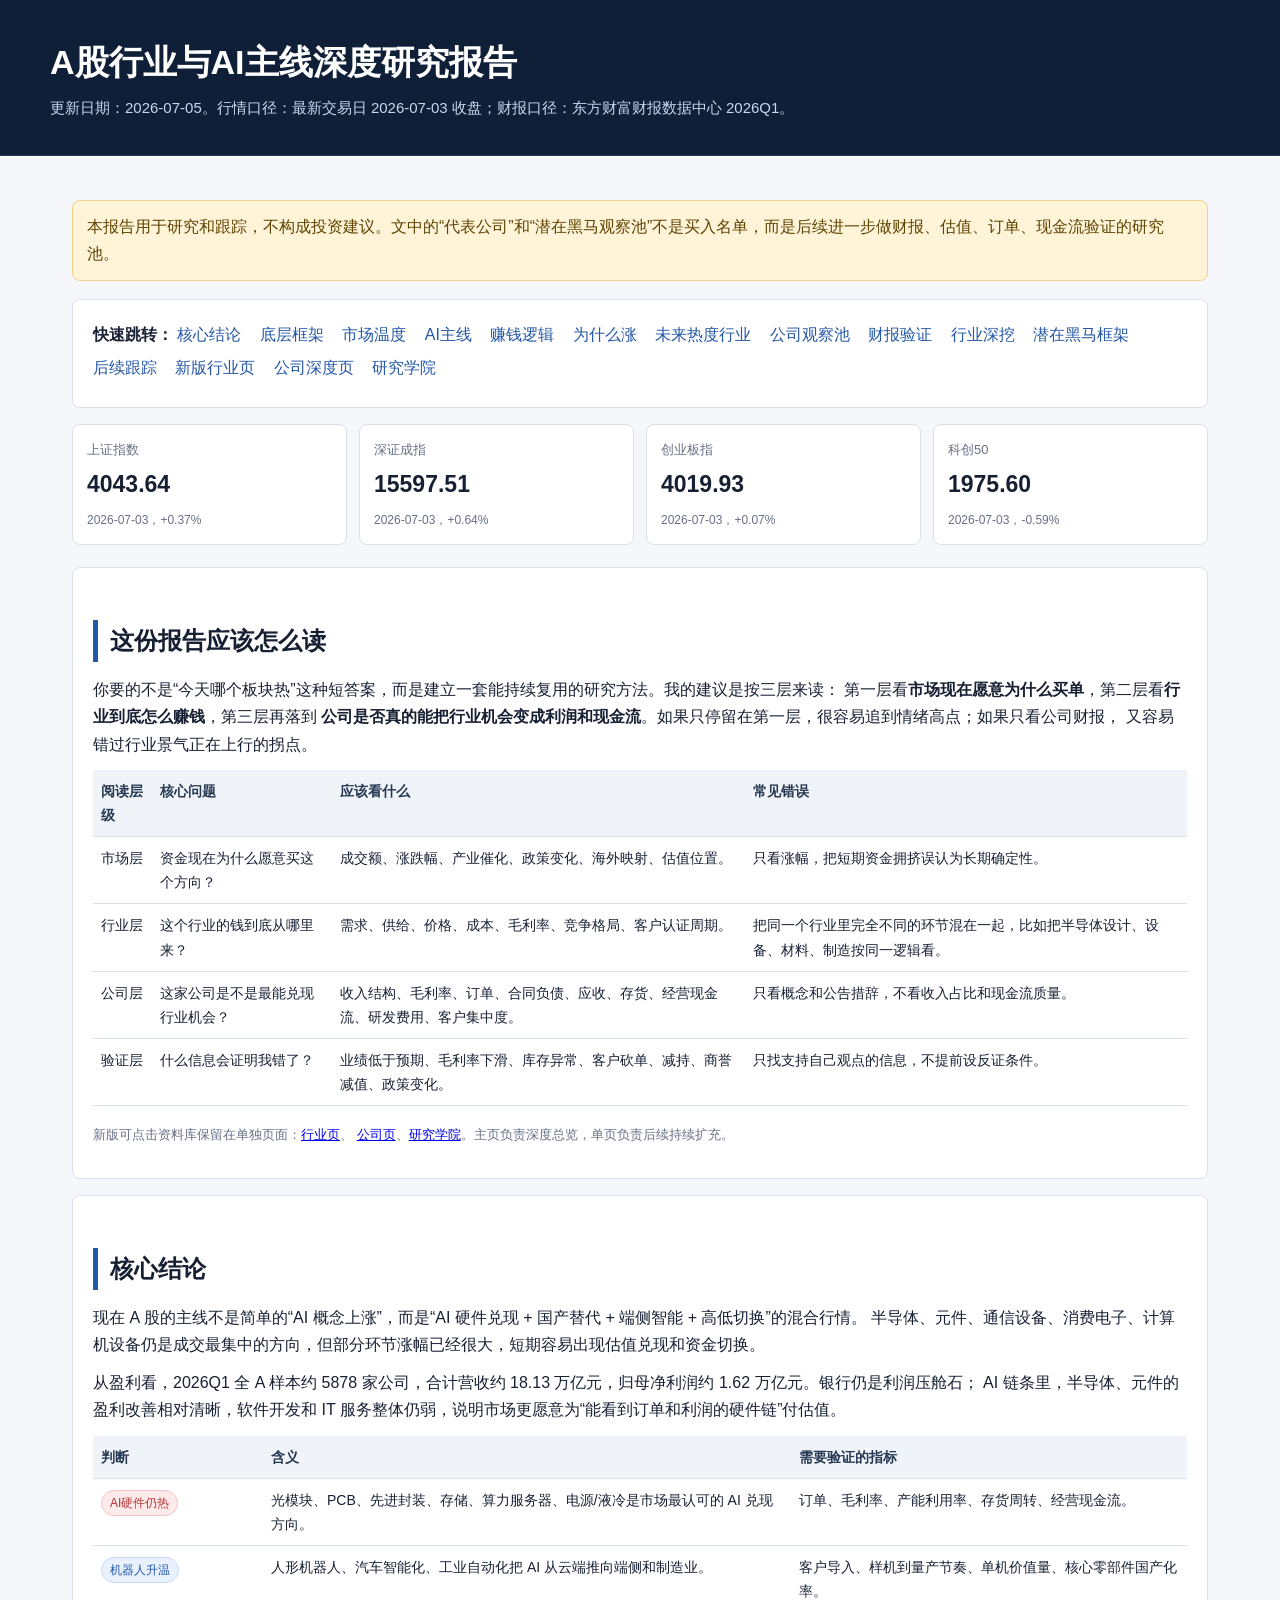
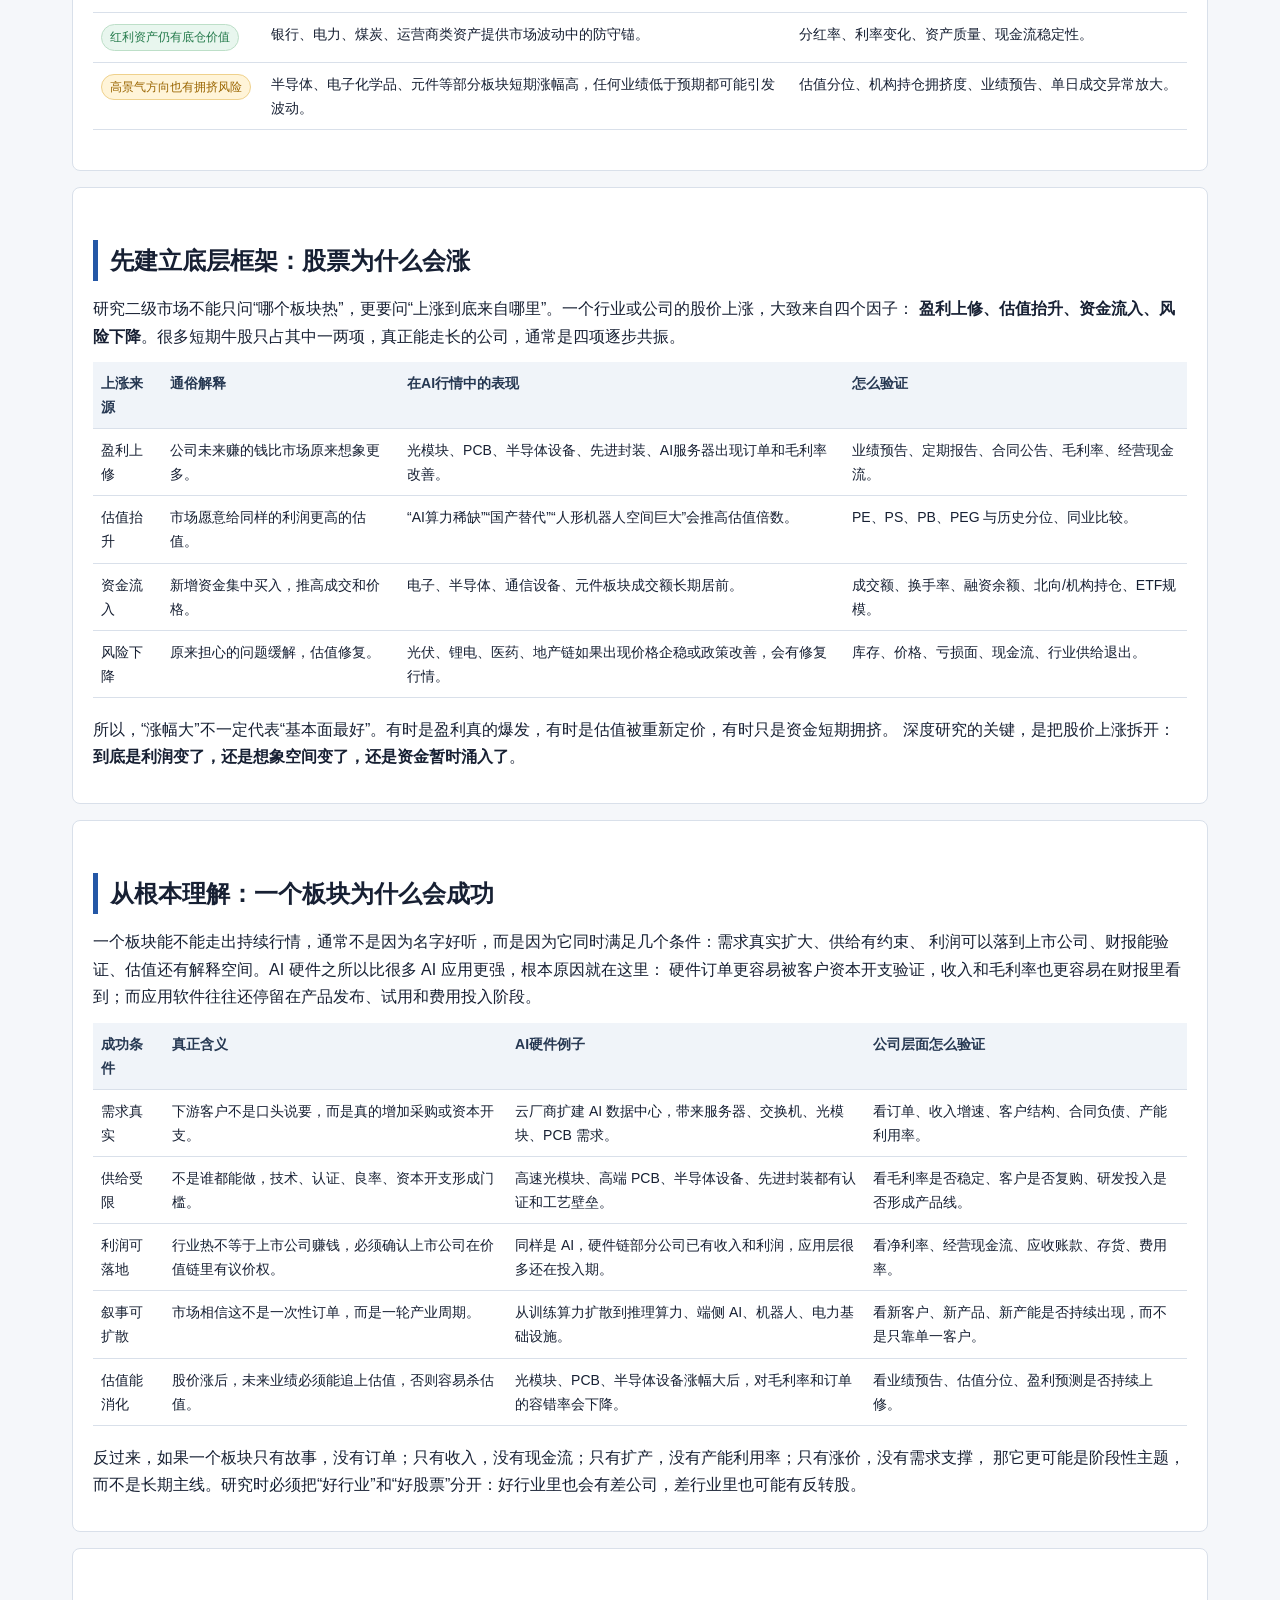
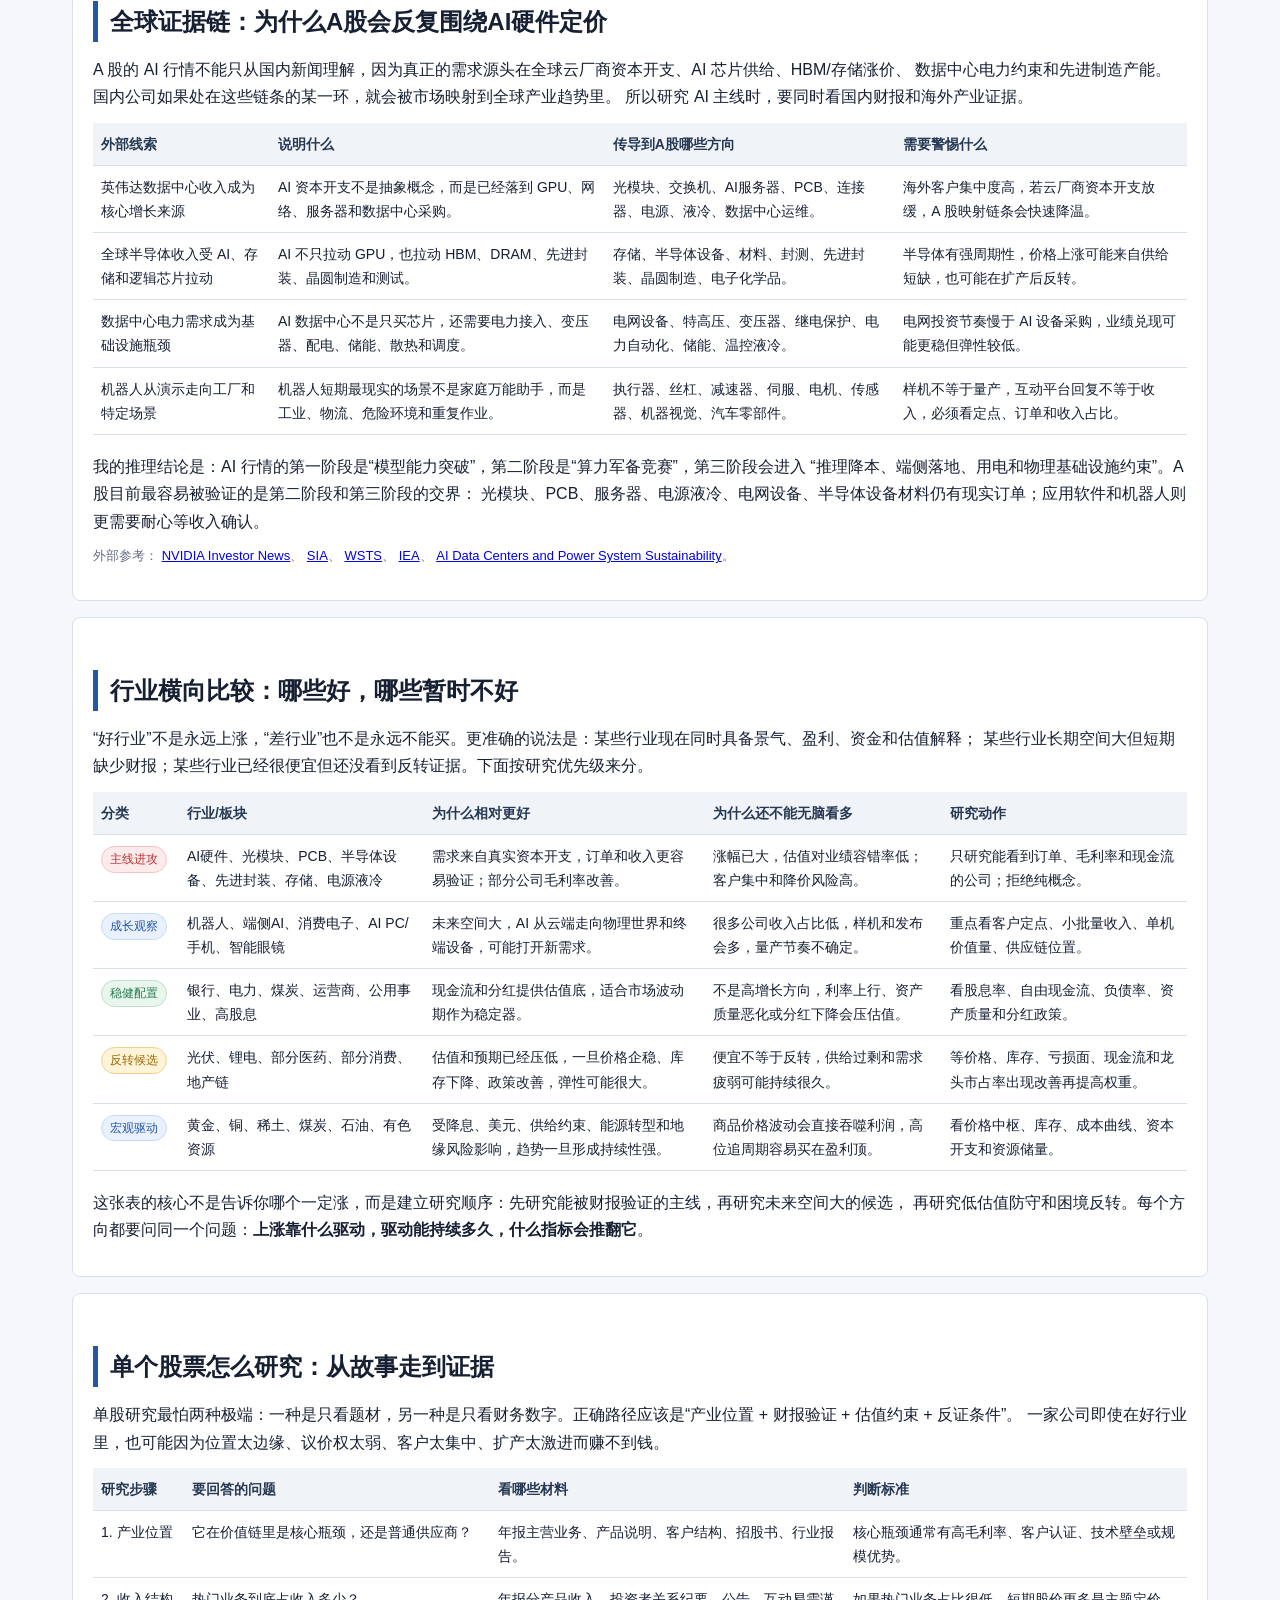
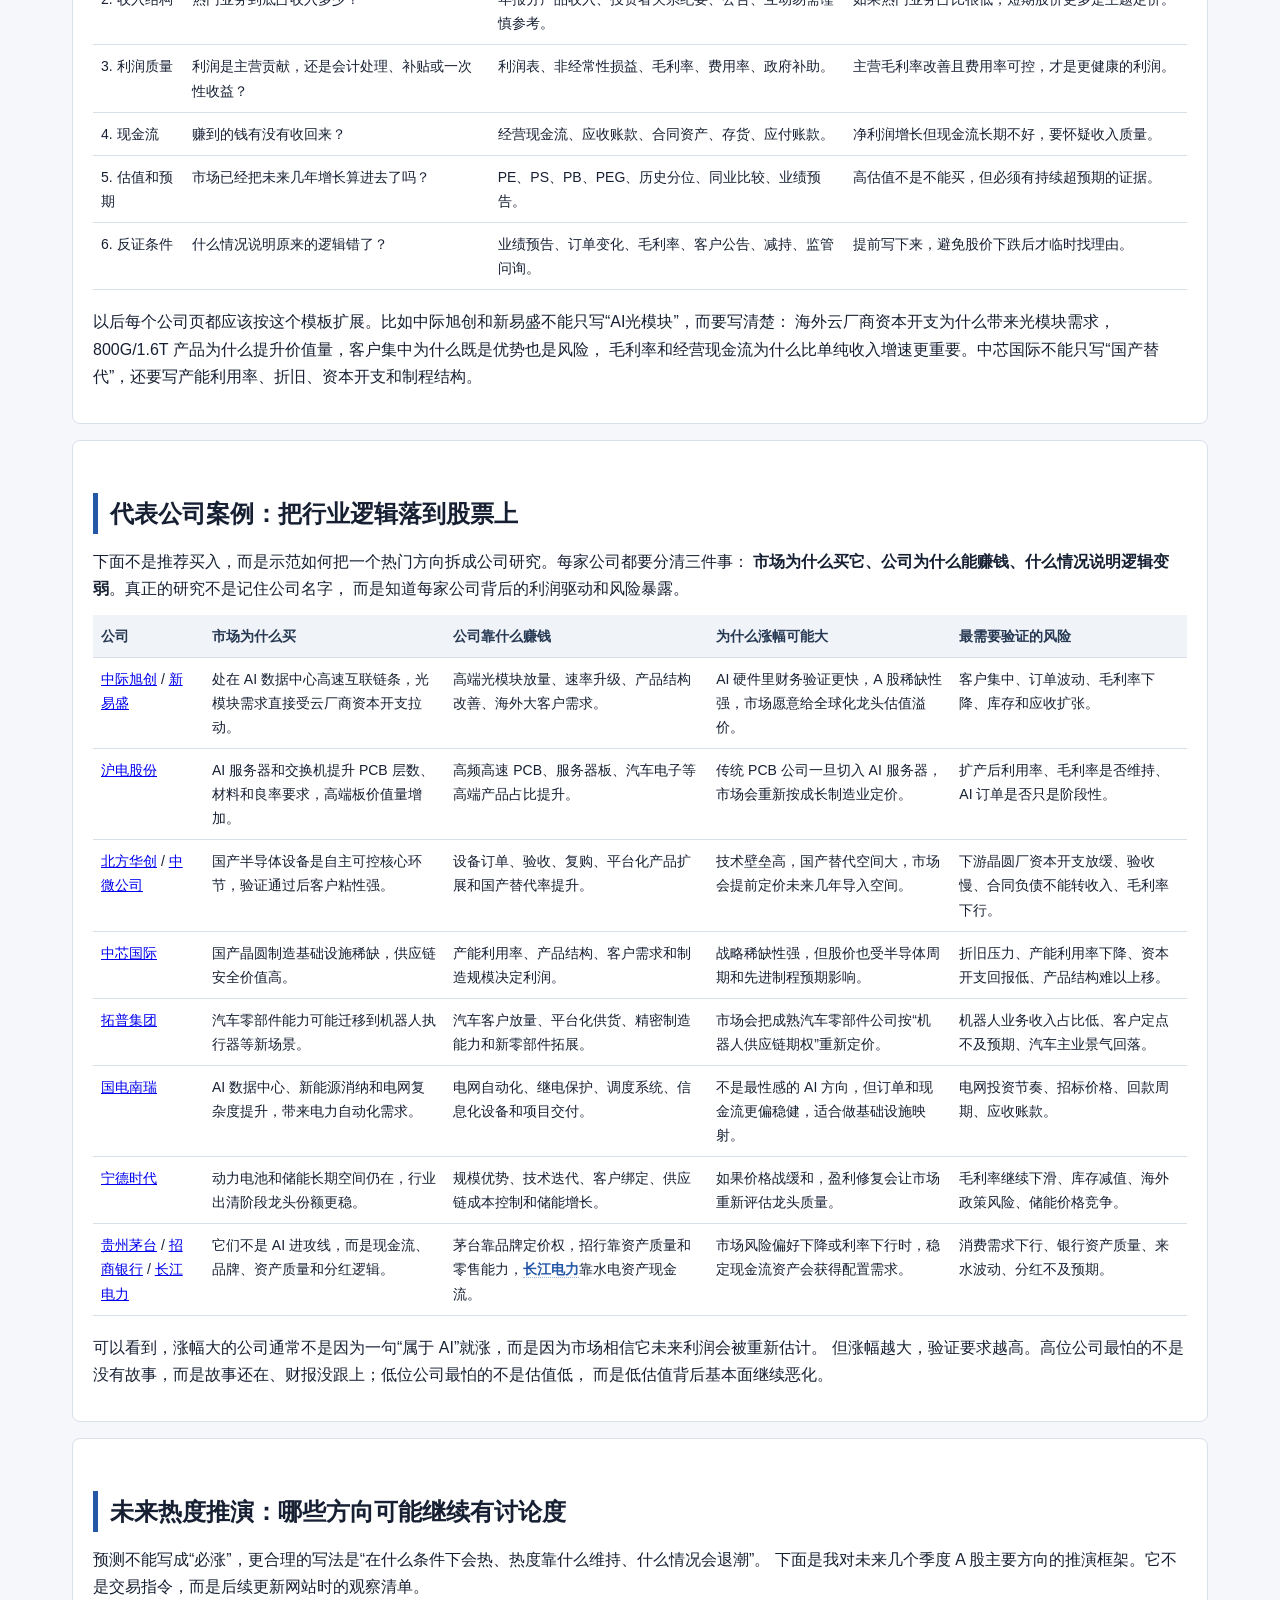
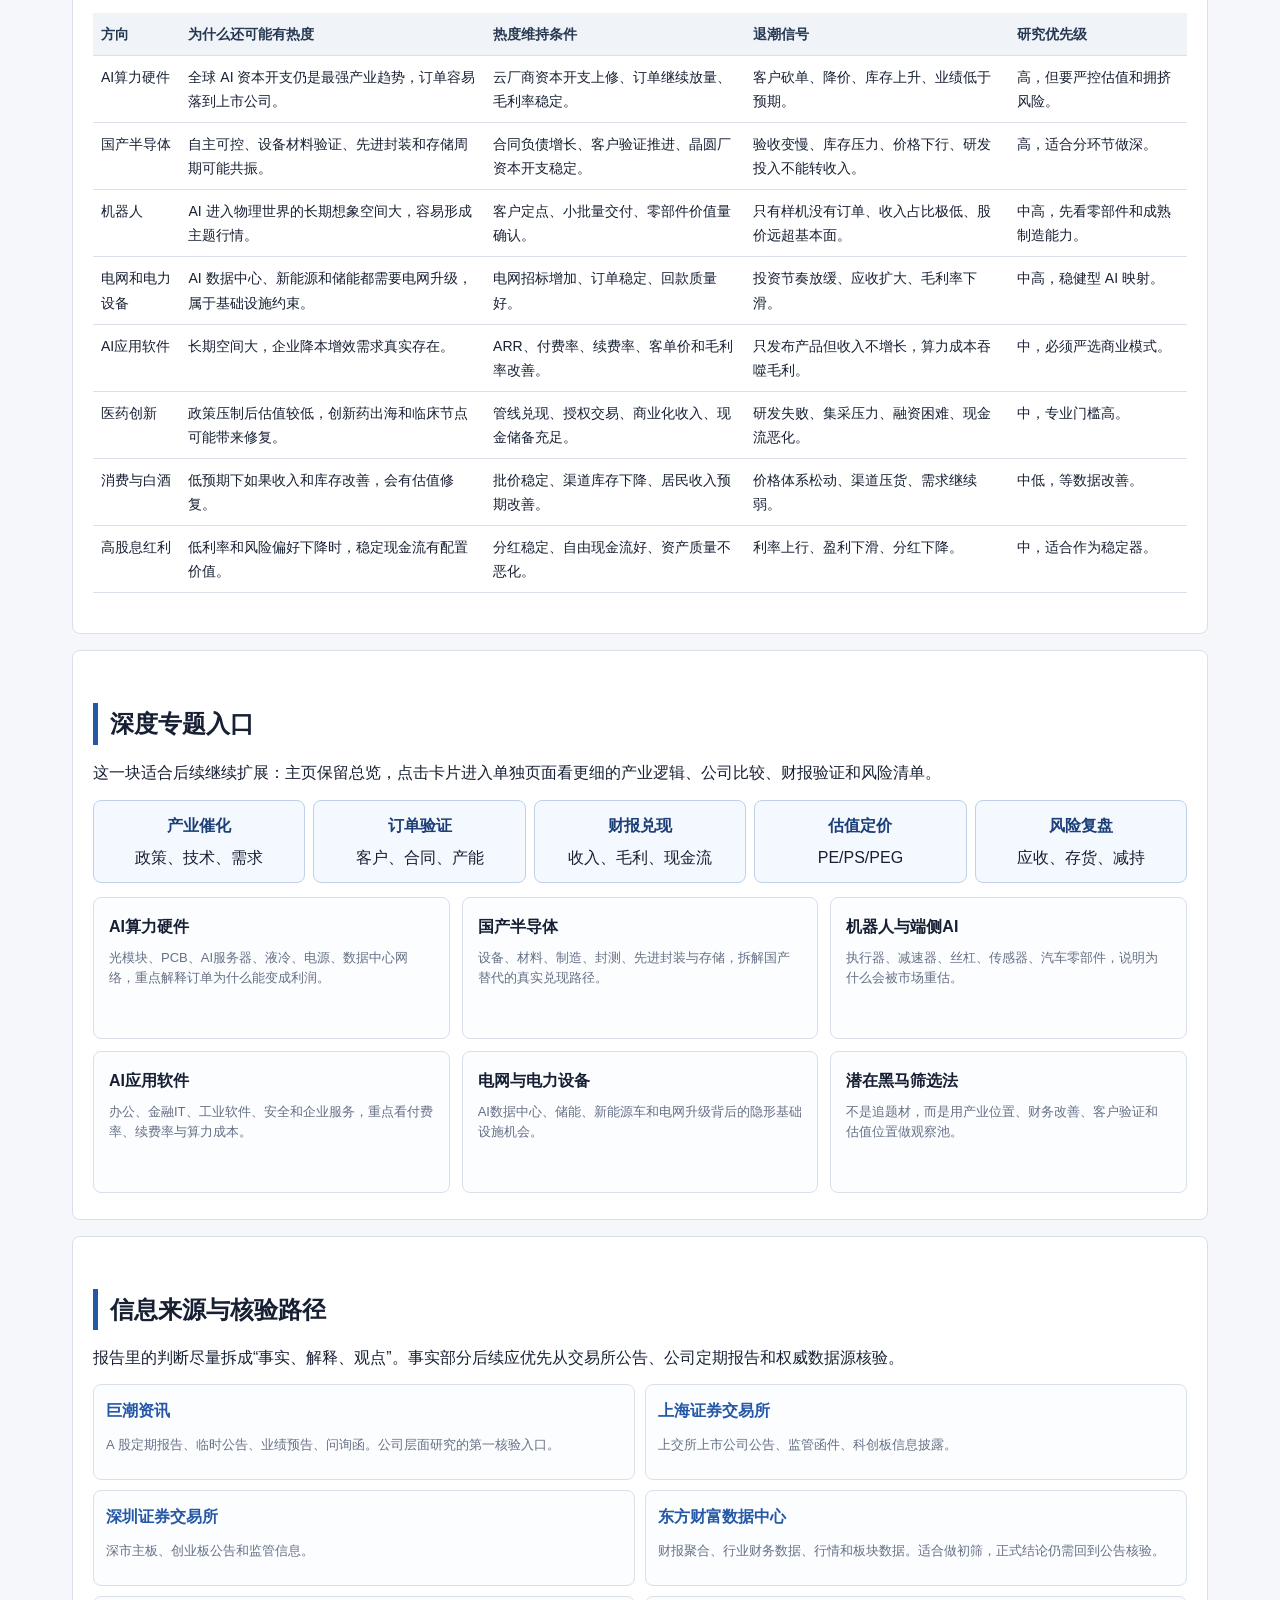
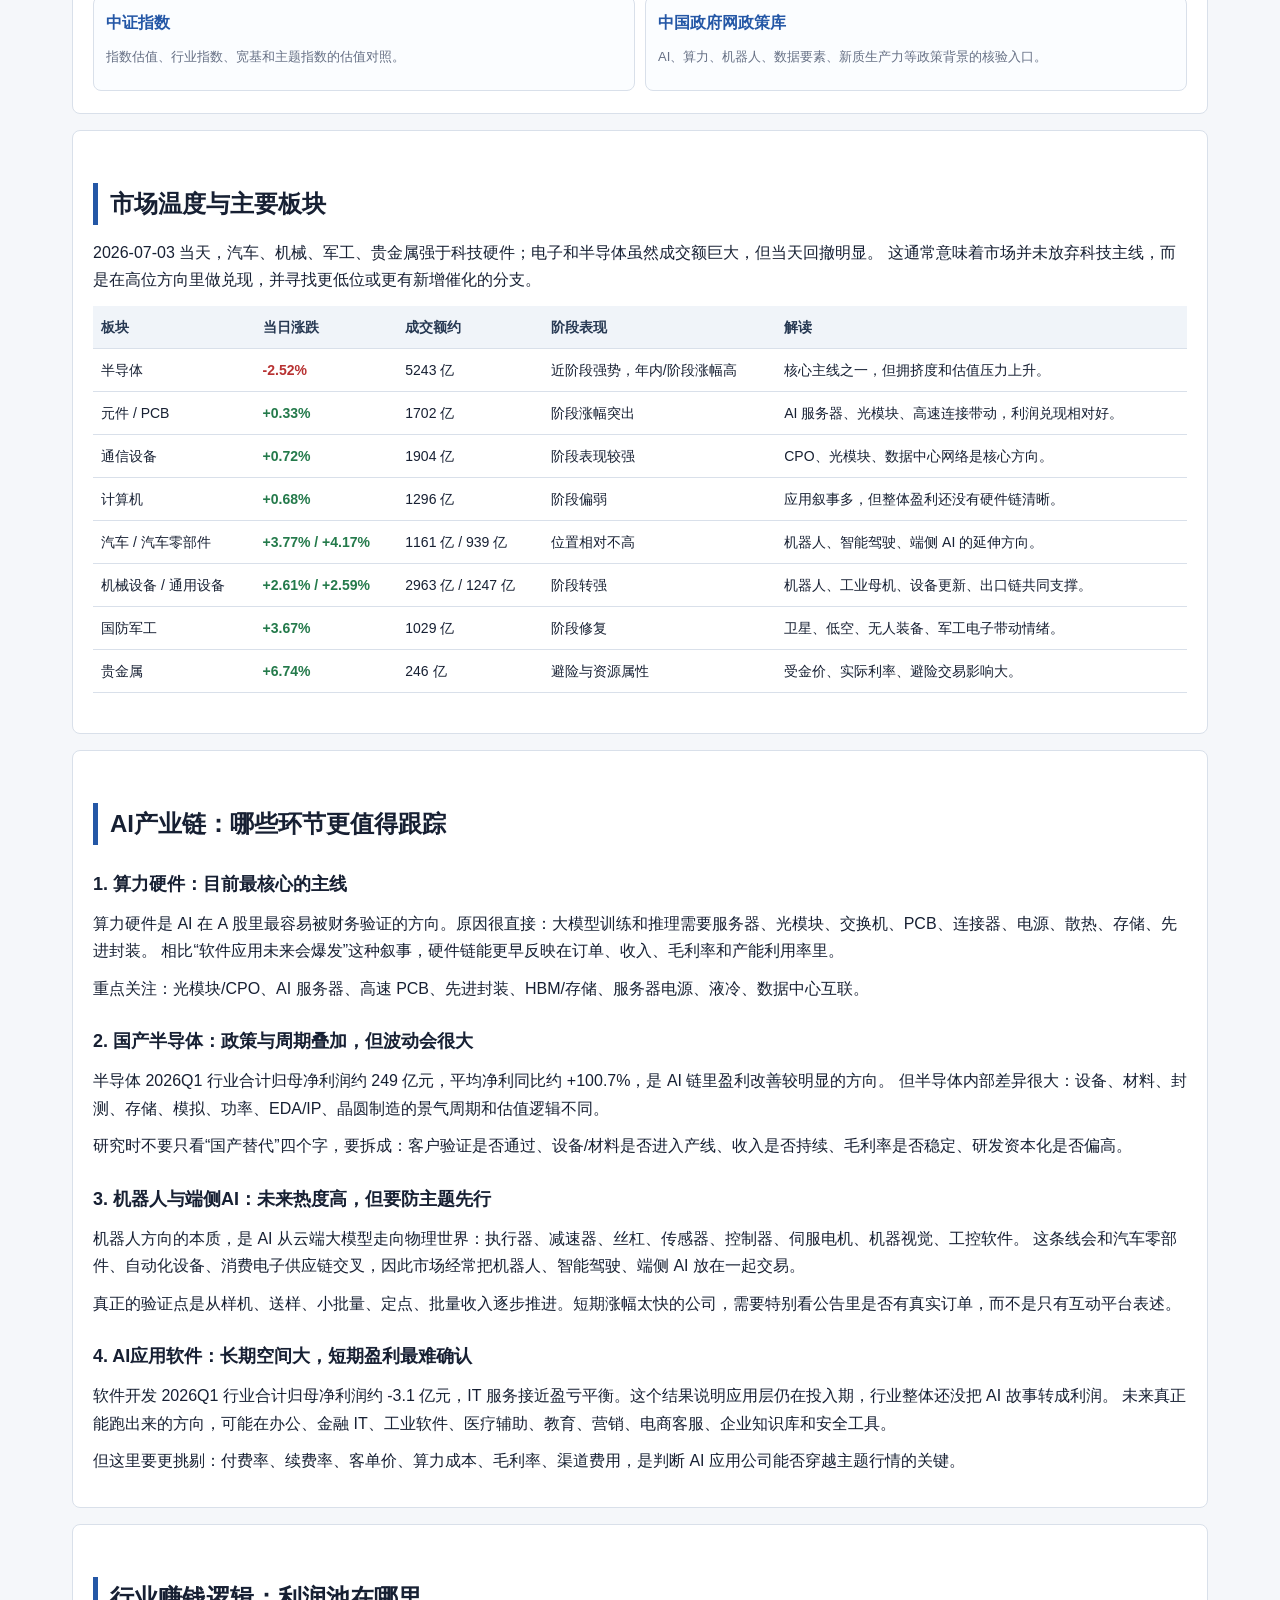
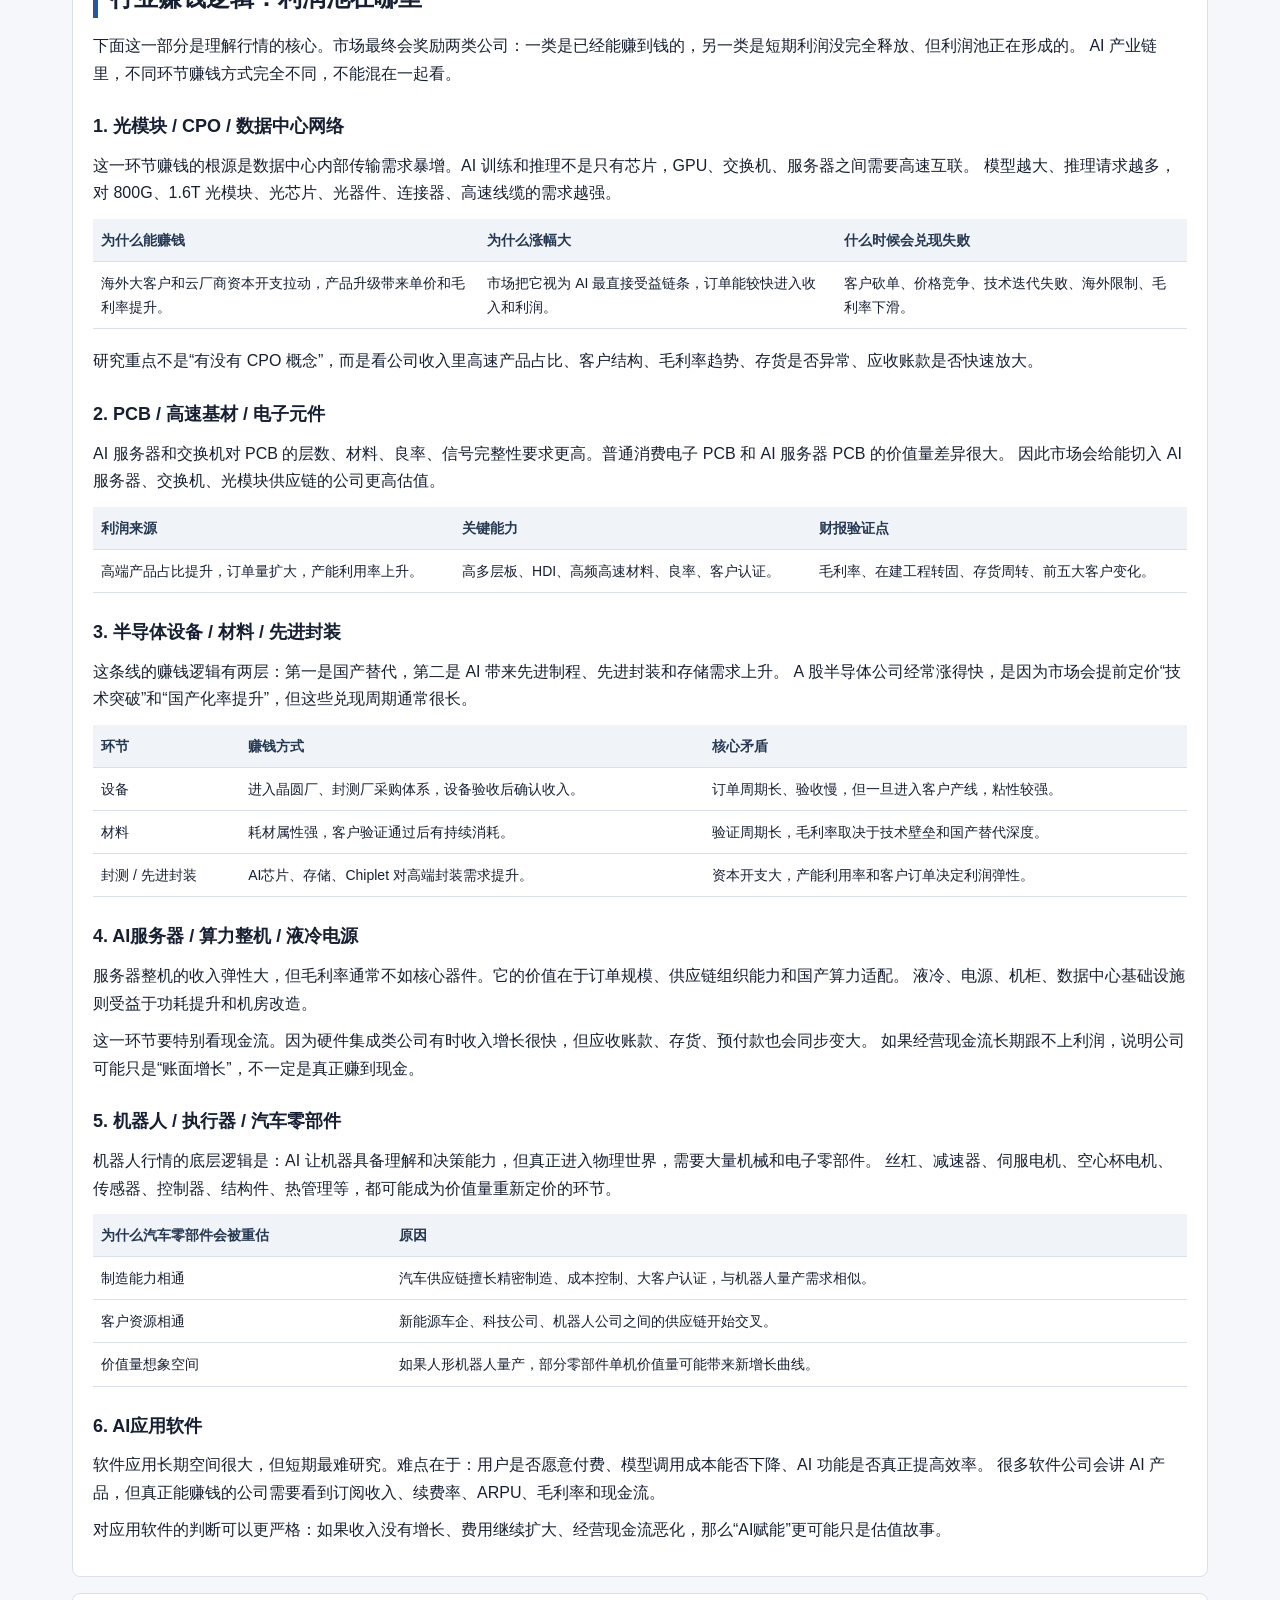
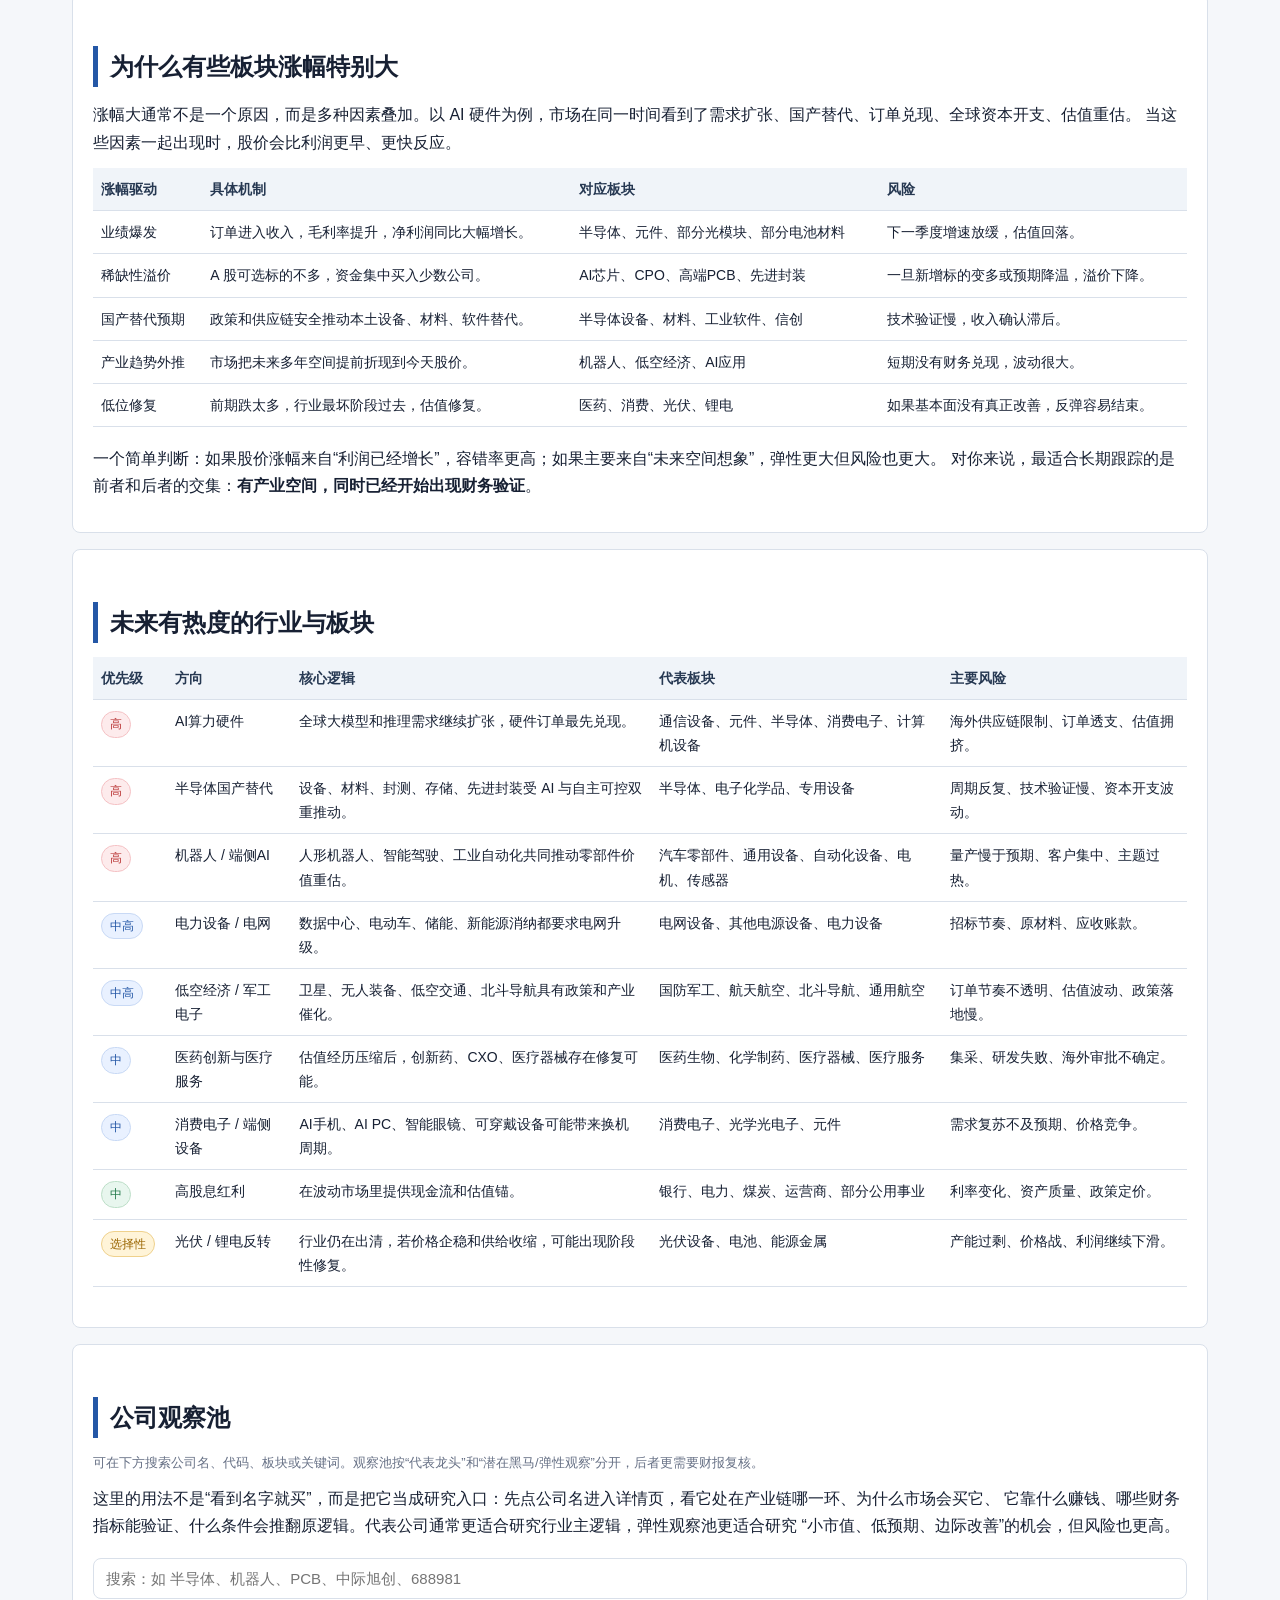
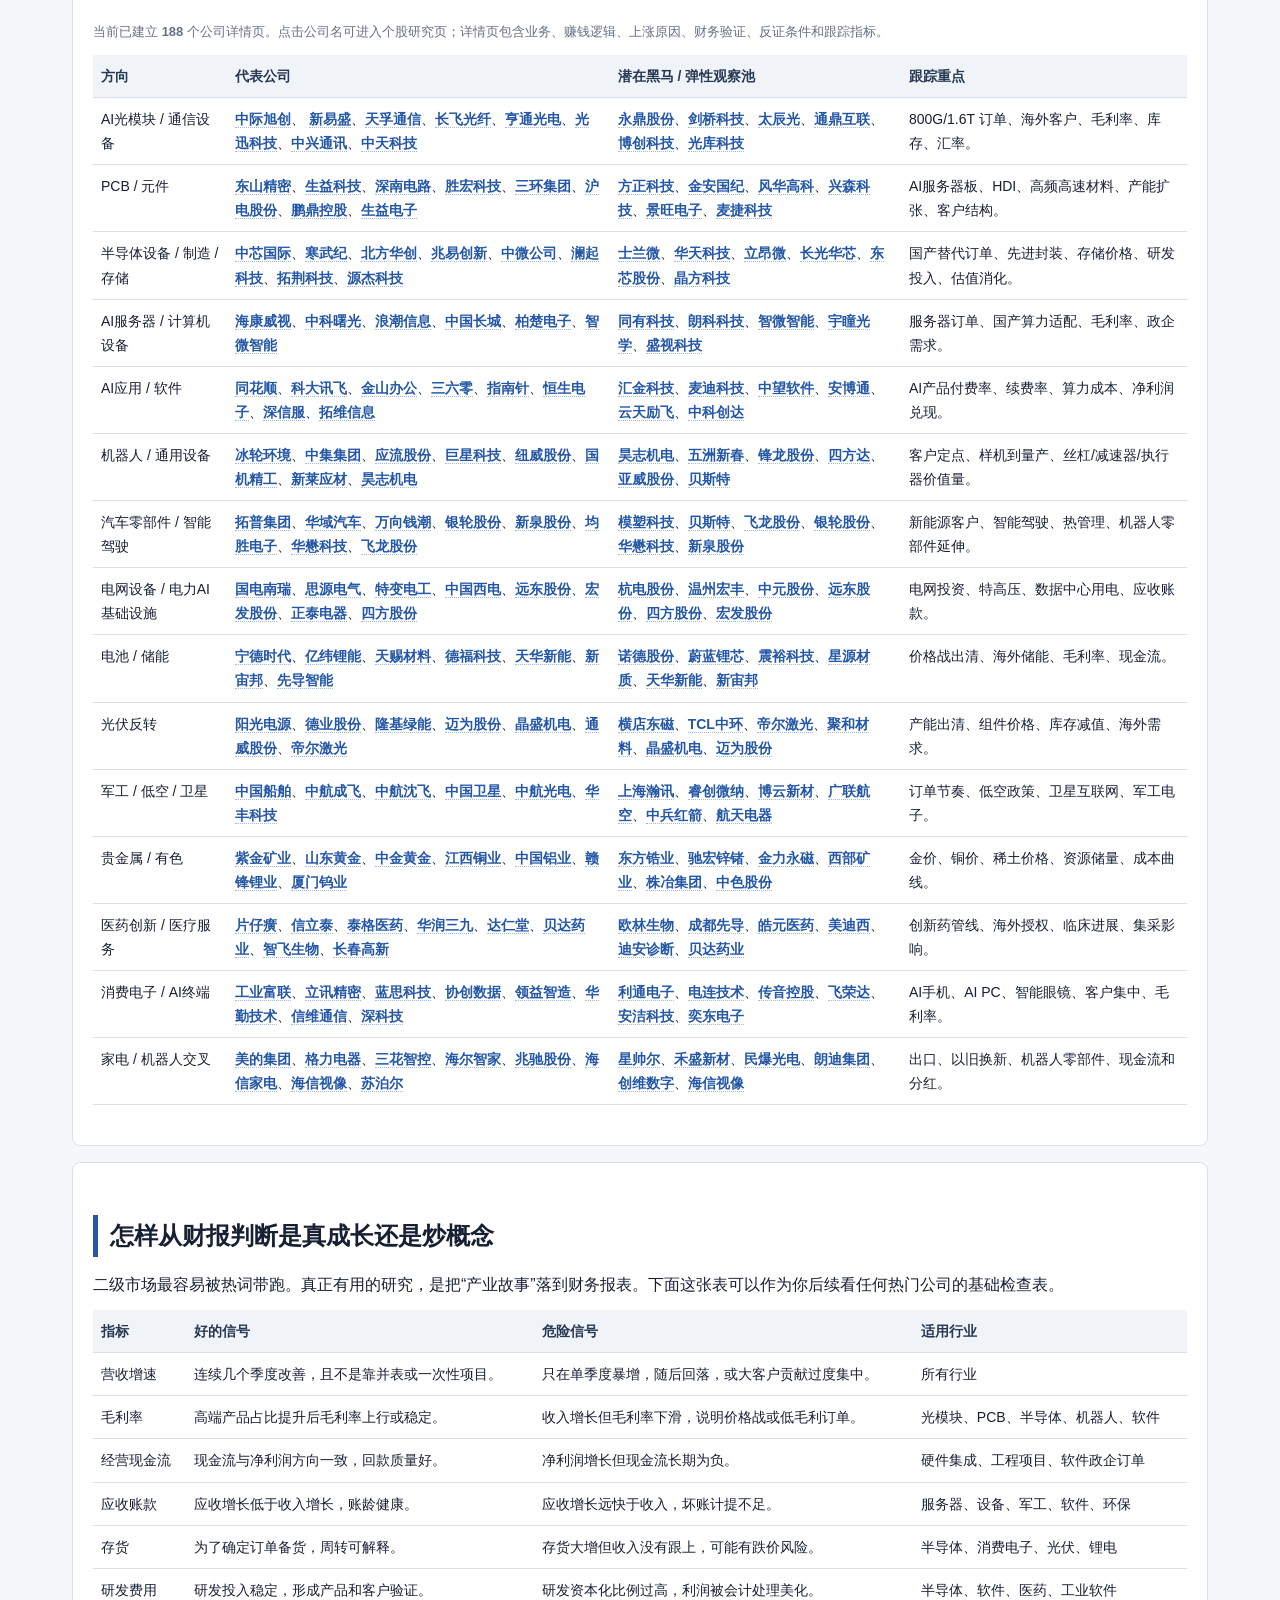
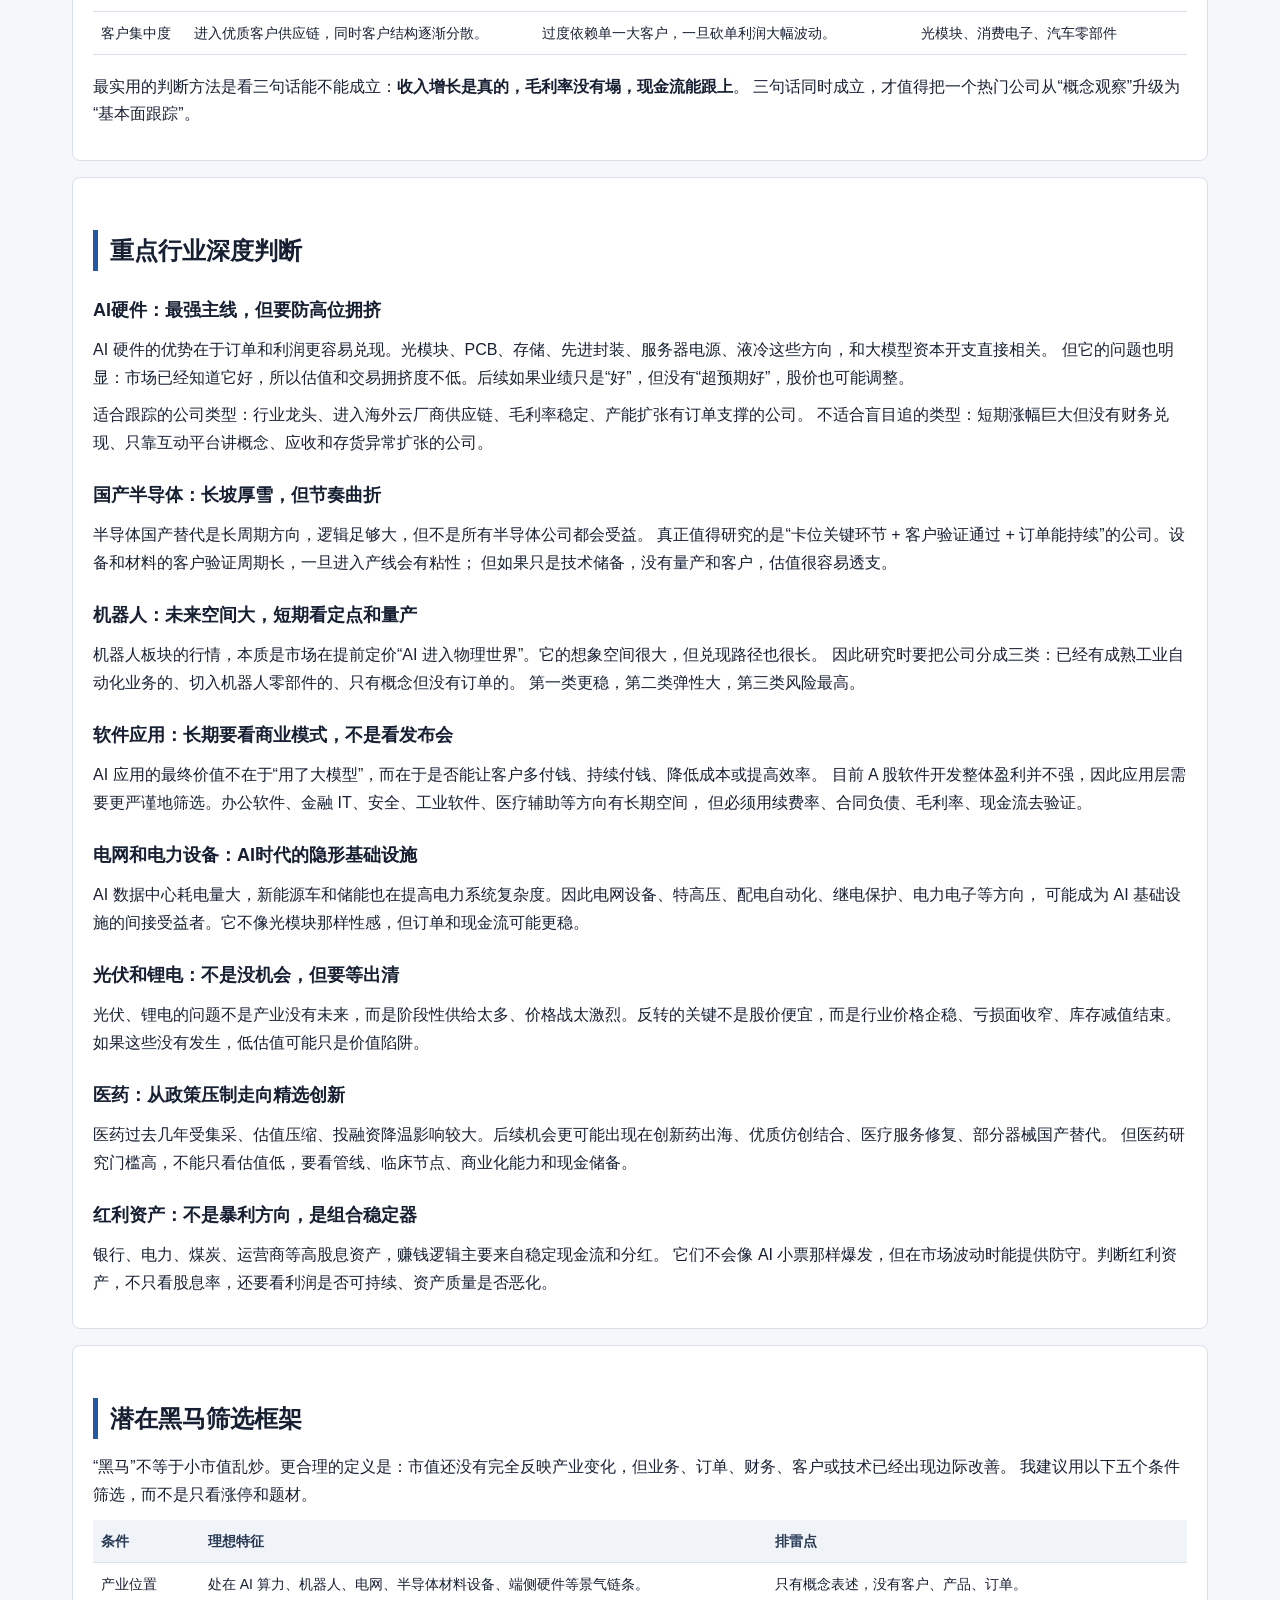
==== commit 84434d2e: "Add broad clickable company research universe" ====
--- a/index.html
+++ b/index.html
@@ -216,6 +216,18 @@
       color: var(--muted);
       font-size: 13px;
       line-height: 1.6;
+    }
+
+    .company-link {
+      color: var(--blue);
+      font-weight: 700;
+      text-decoration: none;
+      border-bottom: 1px dotted #9fbbe6;
+    }
+
+    .company-link:hover {
+      color: #0f3b83;
+      border-bottom-style: solid;
     }
 
     .source-grid {
@@ -1327,6 +1339,11 @@
     <section id="watchlist">
       <h2>公司观察池</h2>
       <p class="small">可在下方搜索公司名、代码、板块或关键词。观察池按“代表龙头”和“潜在黑马/弹性观察”分开，后者更需要财报复核。</p>
+      <p>
+        这里的用法不是“看到名字就买”，而是把它当成研究入口：先点公司名进入详情页，看它处在产业链哪一环、为什么市场会买它、
+        它靠什么赚钱、哪些财务指标能验证、什么条件会推翻原逻辑。代表公司通常更适合研究行业主逻辑，弹性观察池更适合研究
+        “小市值、低预期、边际改善”的机会，但风险也更高。
+      </p>
       <input type="search" id="companySearch" placeholder="搜索：如 半导体、机器人、PCB、中际旭创、688981">
       <table id="companyTable">
         <thead>
@@ -1341,7 +1358,7 @@
           <tr>
             <td>AI光模块 / 通信设备</td>
             <td>中际旭创、 新易盛、天孚通信、长飞光纤、亨通光电、光迅科技、中兴通讯、中天科技</td>
-            <td>永鼎股份、剑桥科技、太辰光、通鼎互联、长芯博创、光库科技</td>
+            <td>永鼎股份、剑桥科技、太辰光、通鼎互联、博创科技、光库科技</td>
             <td>800G/1.6T 订单、海外客户、毛利率、库存、汇率。</td>
           </tr>
           <tr>
@@ -1407,7 +1424,7 @@
           <tr>
             <td>贵金属 / 有色</td>
             <td>紫金矿业、山东黄金、中金黄金、江西铜业、中国铝业、赣锋锂业、厦门钨业</td>
-            <td>东方锆业、驰宏锌锗、金力永磁、西部矿业、株冶集团、中稀有色</td>
+            <td>东方锆业、驰宏锌锗、金力永磁、西部矿业、株冶集团、中色股份</td>
             <td>金价、铜价、稀土价格、资源储量、成本曲线。</td>
           </tr>
           <tr>
@@ -1673,6 +1690,77 @@
         row.style.display = row.innerText.toLowerCase().includes(q) ? "" : "none";
       });
     });
+
+    async function loadCompanyLinks(){
+      const [core, universe] = await Promise.all([
+        fetch("data/companies.json").then(r => r.json()),
+        fetch("data/company_universe.json").then(r => r.json())
+      ]);
+      const map = new Map();
+      [...core, ...universe].forEach(c => {
+        if(c.name && !map.has(c.name)) map.set(c.name, c);
+      });
+      const companies = Array.from(map.values()).sort((a,b) => b.name.length - a.name.length);
+      const info = document.createElement("p");
+      info.className = "small";
+      info.innerHTML = `当前已建立 <strong>${companies.length}</strong> 个公司详情页。点击公司名可进入个股研究页；详情页包含业务、赚钱逻辑、上涨原因、财务验证、反证条件和跟踪指标。`;
+      document.getElementById("companyTable").before(info);
+      ["watchlist","company-cases","blackhorse"].forEach(id => {
+        const root = document.getElementById(id);
+        if(root) linkifyCompanyNames(root, companies);
+      });
+    }
+
+    function linkifyCompanyNames(root, companies){
+      const nodes = [];
+      const walker = document.createTreeWalker(root, NodeFilter.SHOW_TEXT, {
+        acceptNode(node){
+          if(!node.nodeValue.trim()) return NodeFilter.FILTER_REJECT;
+          if(node.parentElement.closest("a,script,style")) return NodeFilter.FILTER_REJECT;
+          return NodeFilter.FILTER_ACCEPT;
+        }
+      });
+      while(walker.nextNode()) nodes.push(walker.currentNode);
+      nodes.forEach(node => {
+        const text = node.nodeValue;
+        let index = 0;
+        const frag = document.createDocumentFragment();
+        while(index < text.length){
+          let best = null;
+          let bestAt = -1;
+          for(const c of companies){
+            const at = text.indexOf(c.name, index);
+            if(at !== -1 && (bestAt === -1 || at < bestAt || (at === bestAt && c.name.length > best.name.length))){
+              best = c;
+              bestAt = at;
+            }
+          }
+          if(!best){
+            frag.appendChild(document.createTextNode(text.slice(index)));
+            break;
+          }
+          if(bestAt > index) frag.appendChild(document.createTextNode(text.slice(index, bestAt)));
+          const a = document.createElement("a");
+          a.className = "company-link";
+          a.href = `company.html?code=${encodeURIComponent(best.code || best.name)}`;
+          a.textContent = best.name;
+          a.title = `查看${best.name}个股研究页`;
+          frag.appendChild(a);
+          index = bestAt + best.name.length;
+        }
+        node.parentNode.replaceChild(frag, node);
+      });
+    }
+
+    loadCompanyLinks().catch(() => {
+      const table = document.getElementById("companyTable");
+      if(table){
+        const info = document.createElement("p");
+        info.className = "small";
+        info.textContent = "公司详情链接需要通过网站环境加载数据；如果本地双击打开失败，请以 Netlify 域名访问。";
+        table.before(info);
+      }
+    });
   </script>
 </body>
 </html>
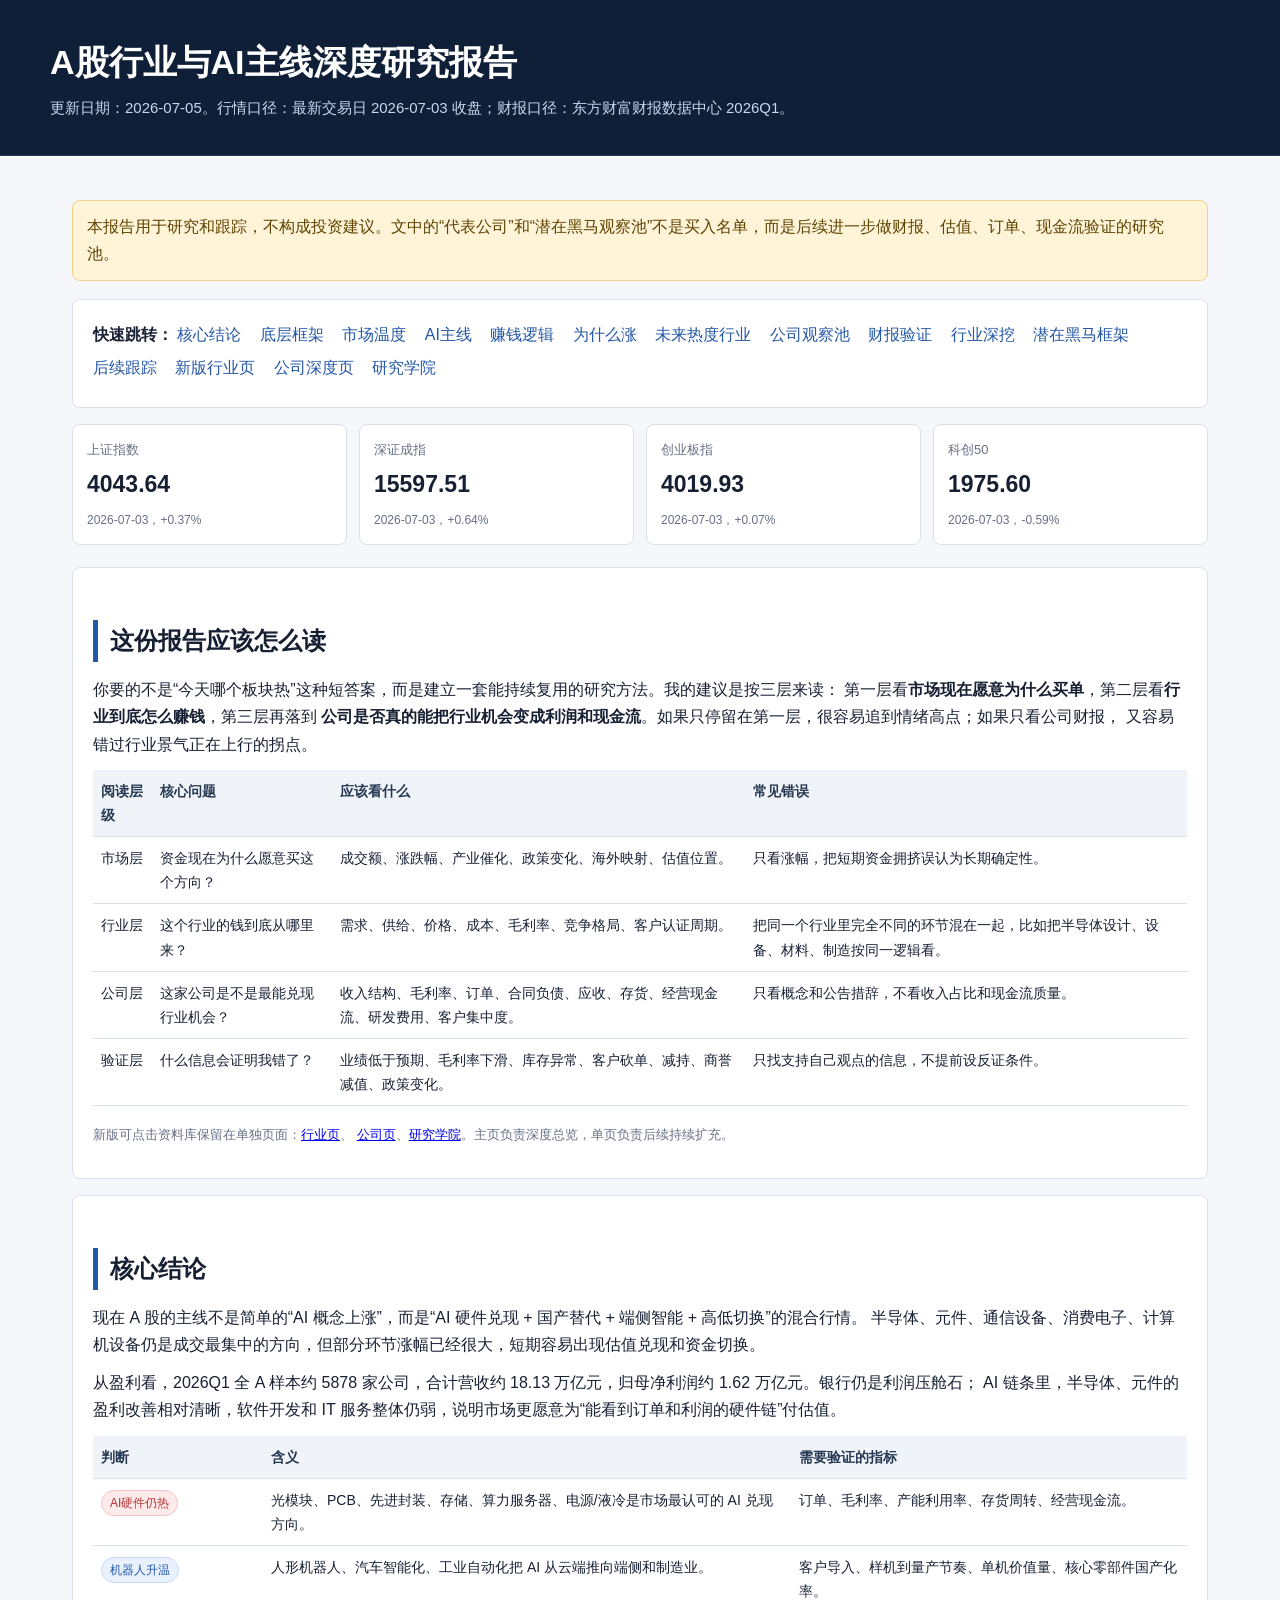
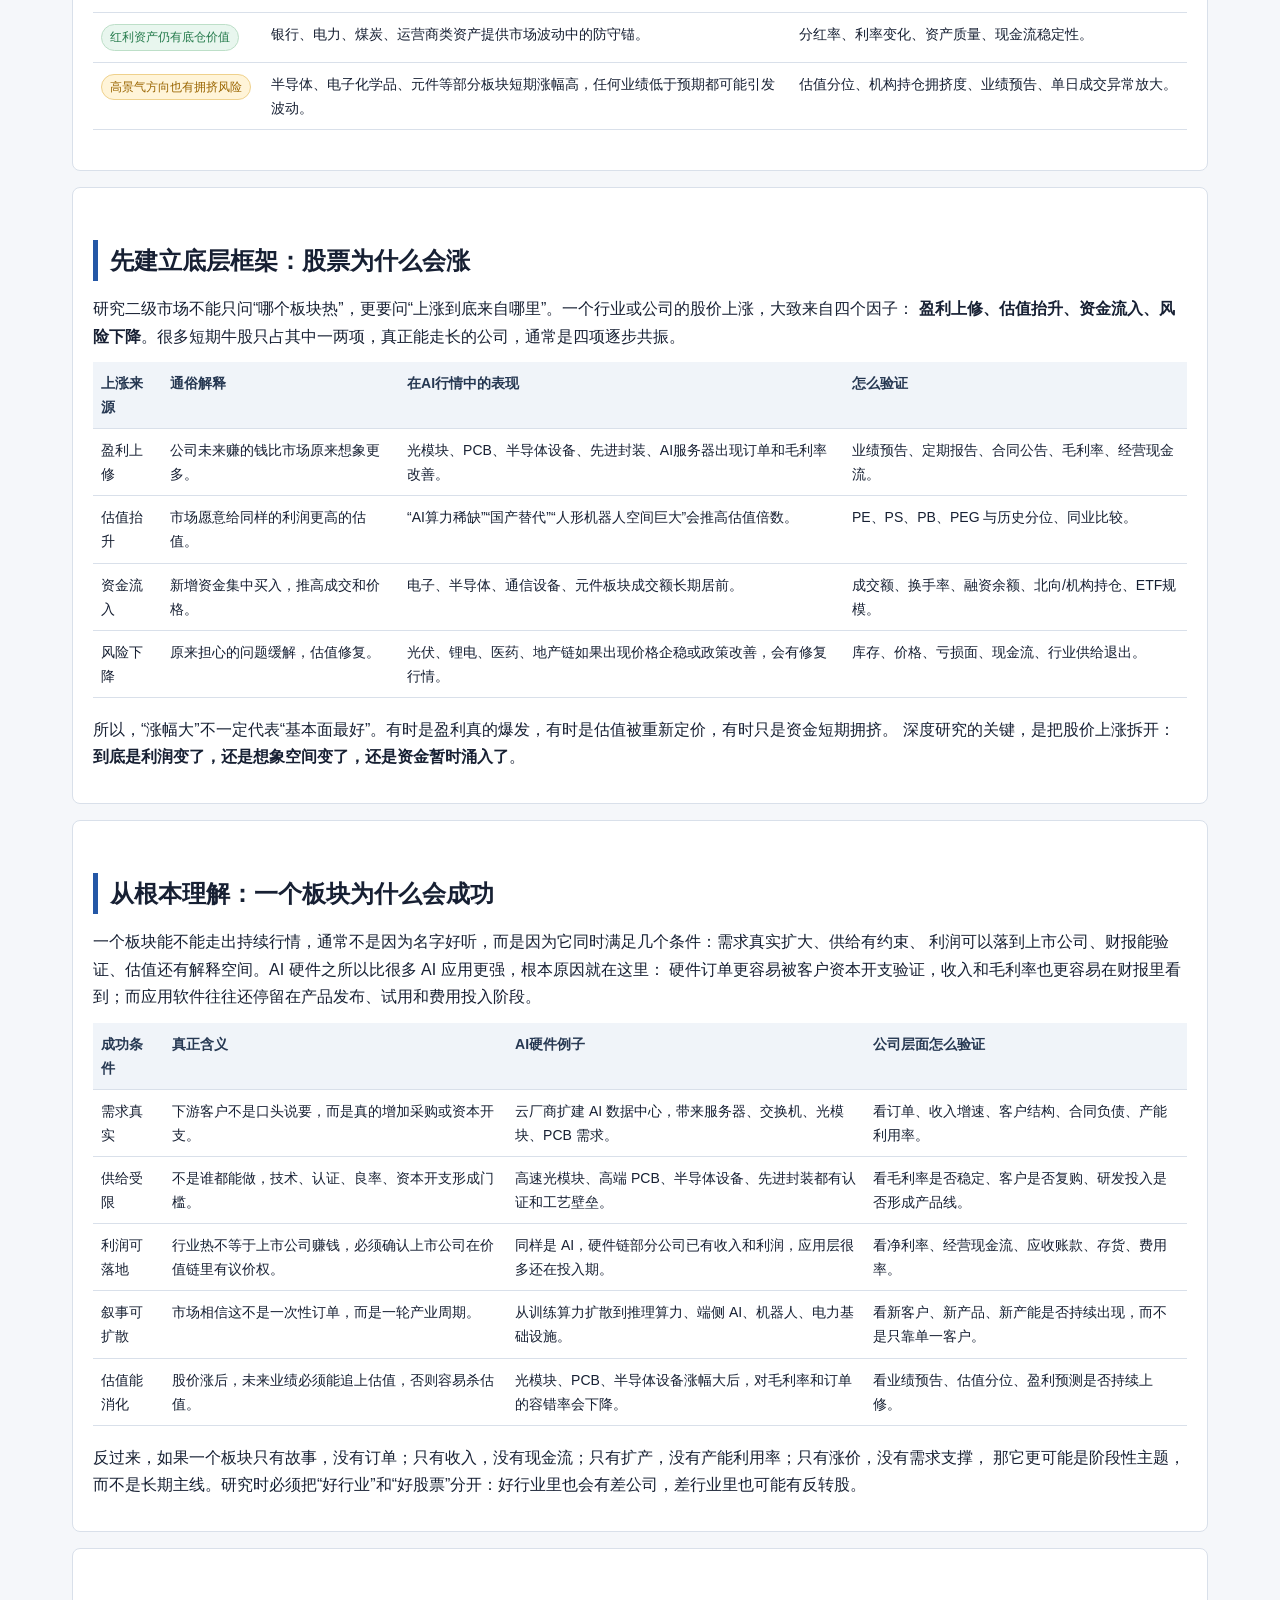
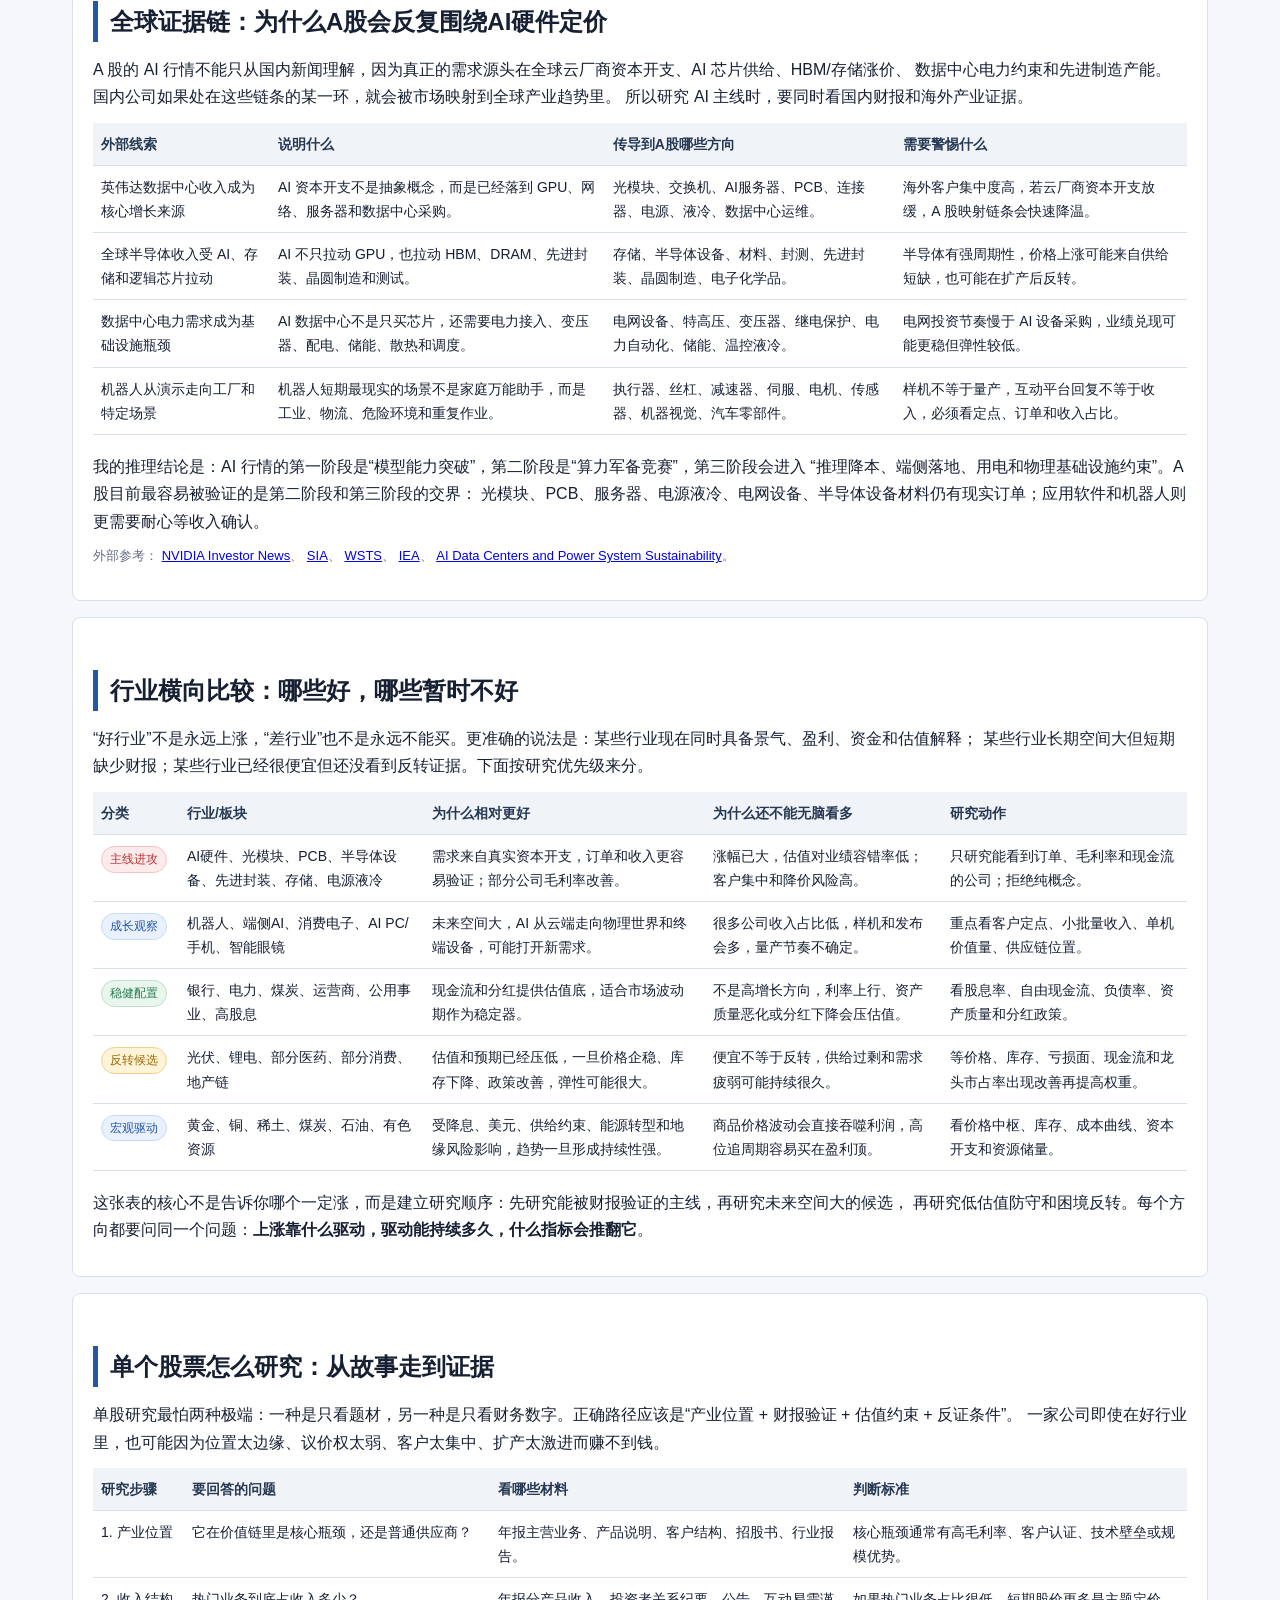
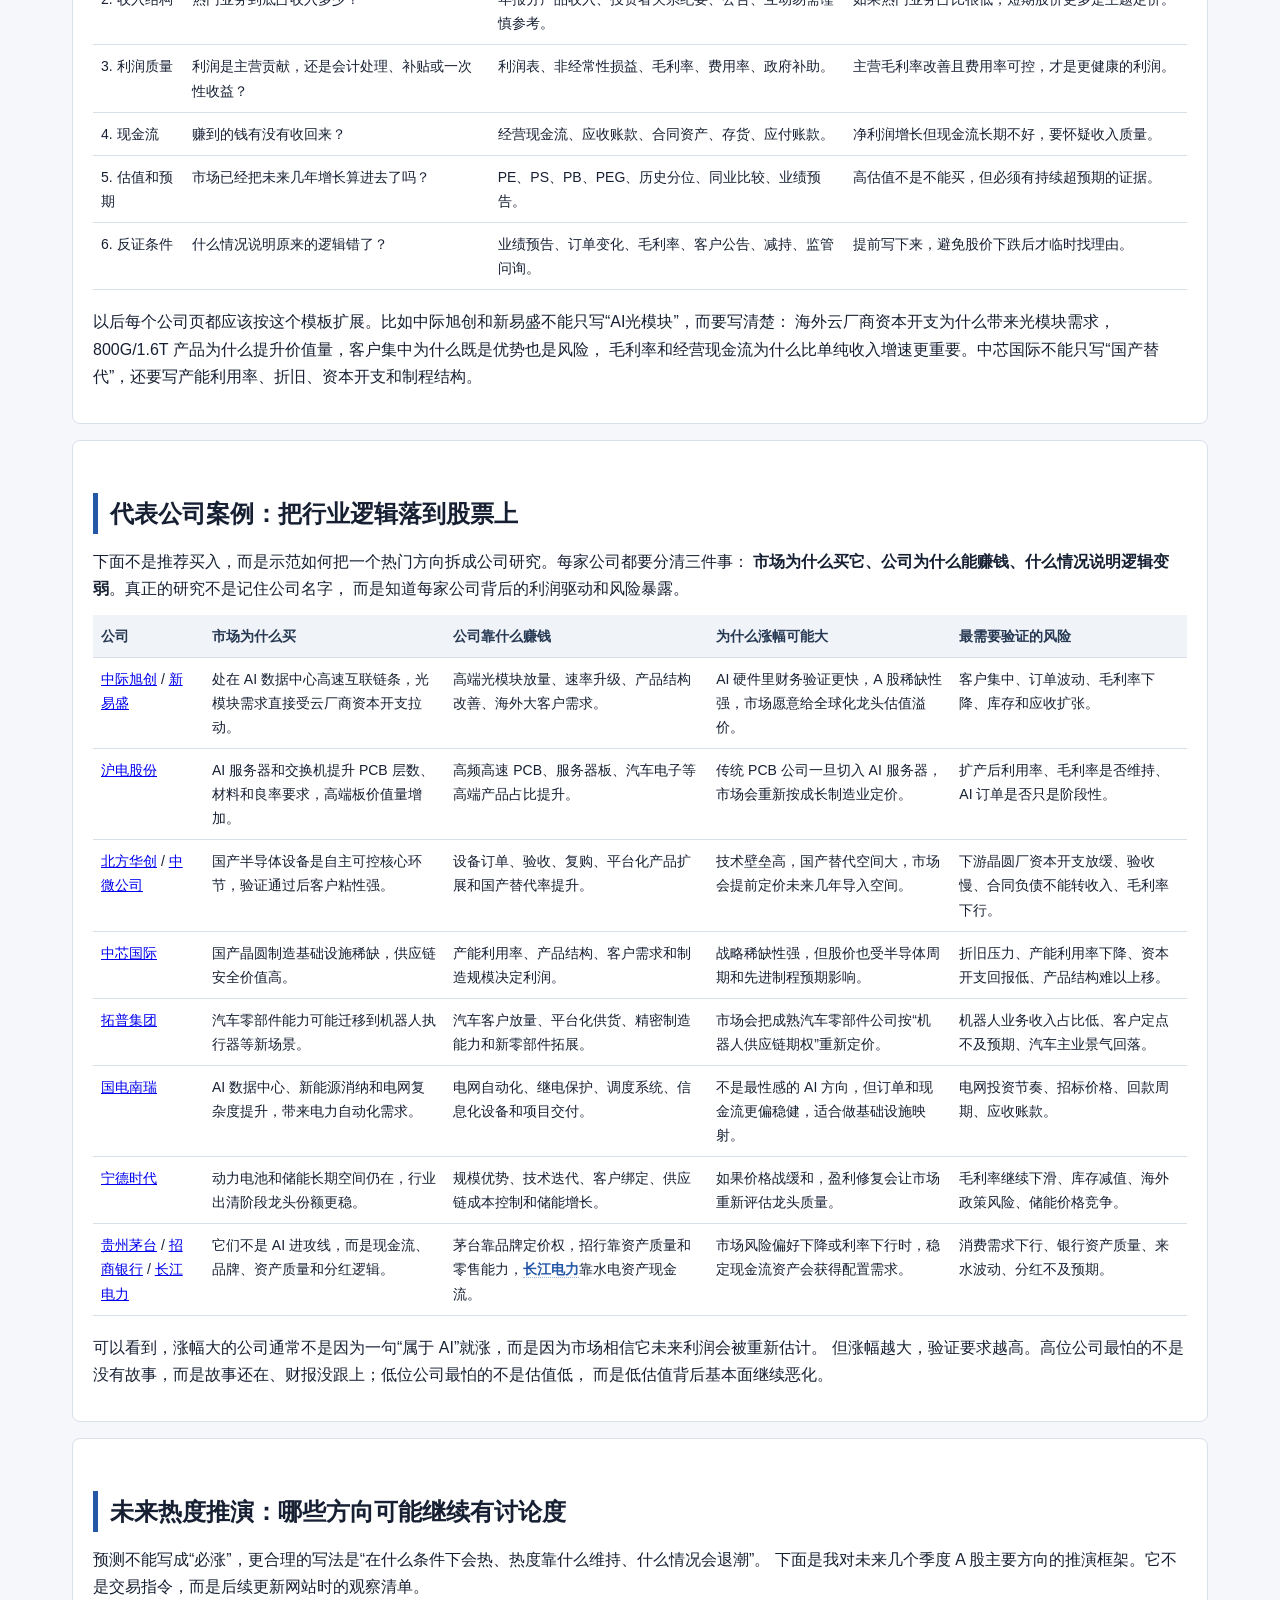
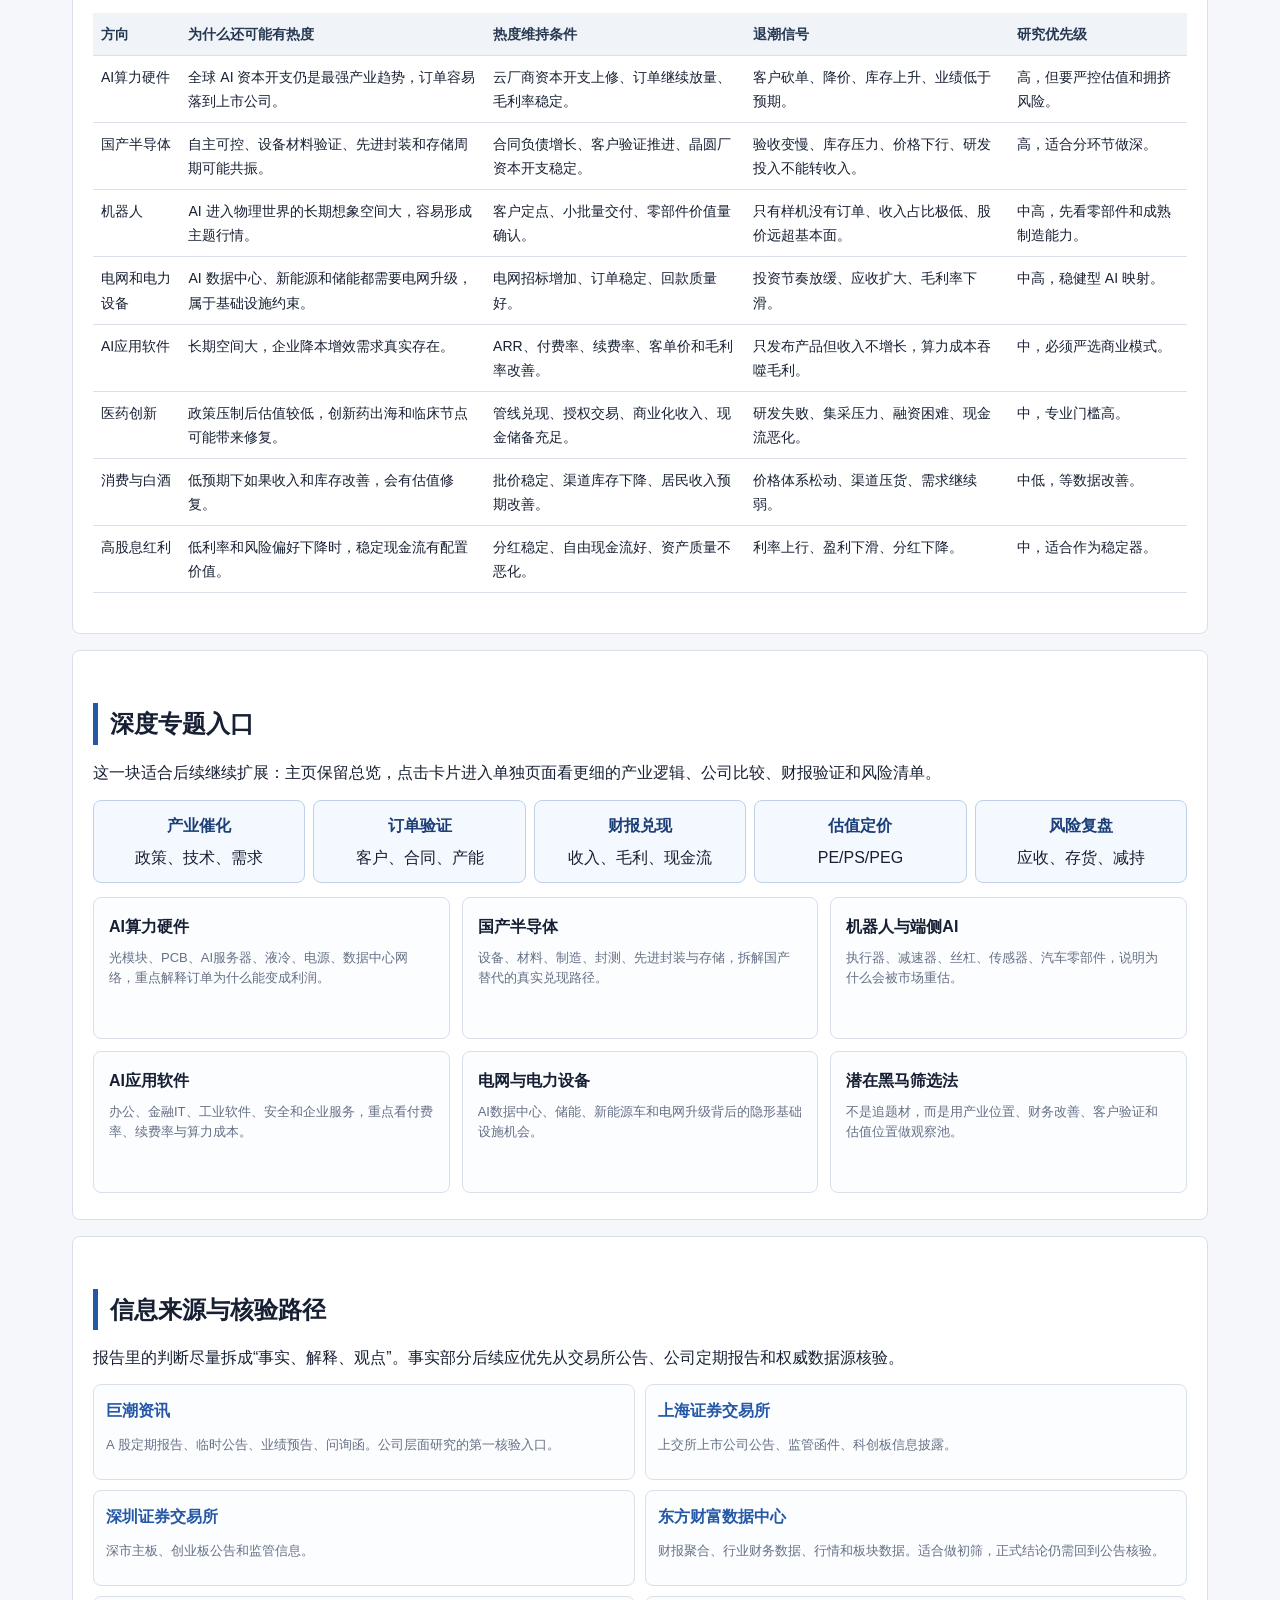
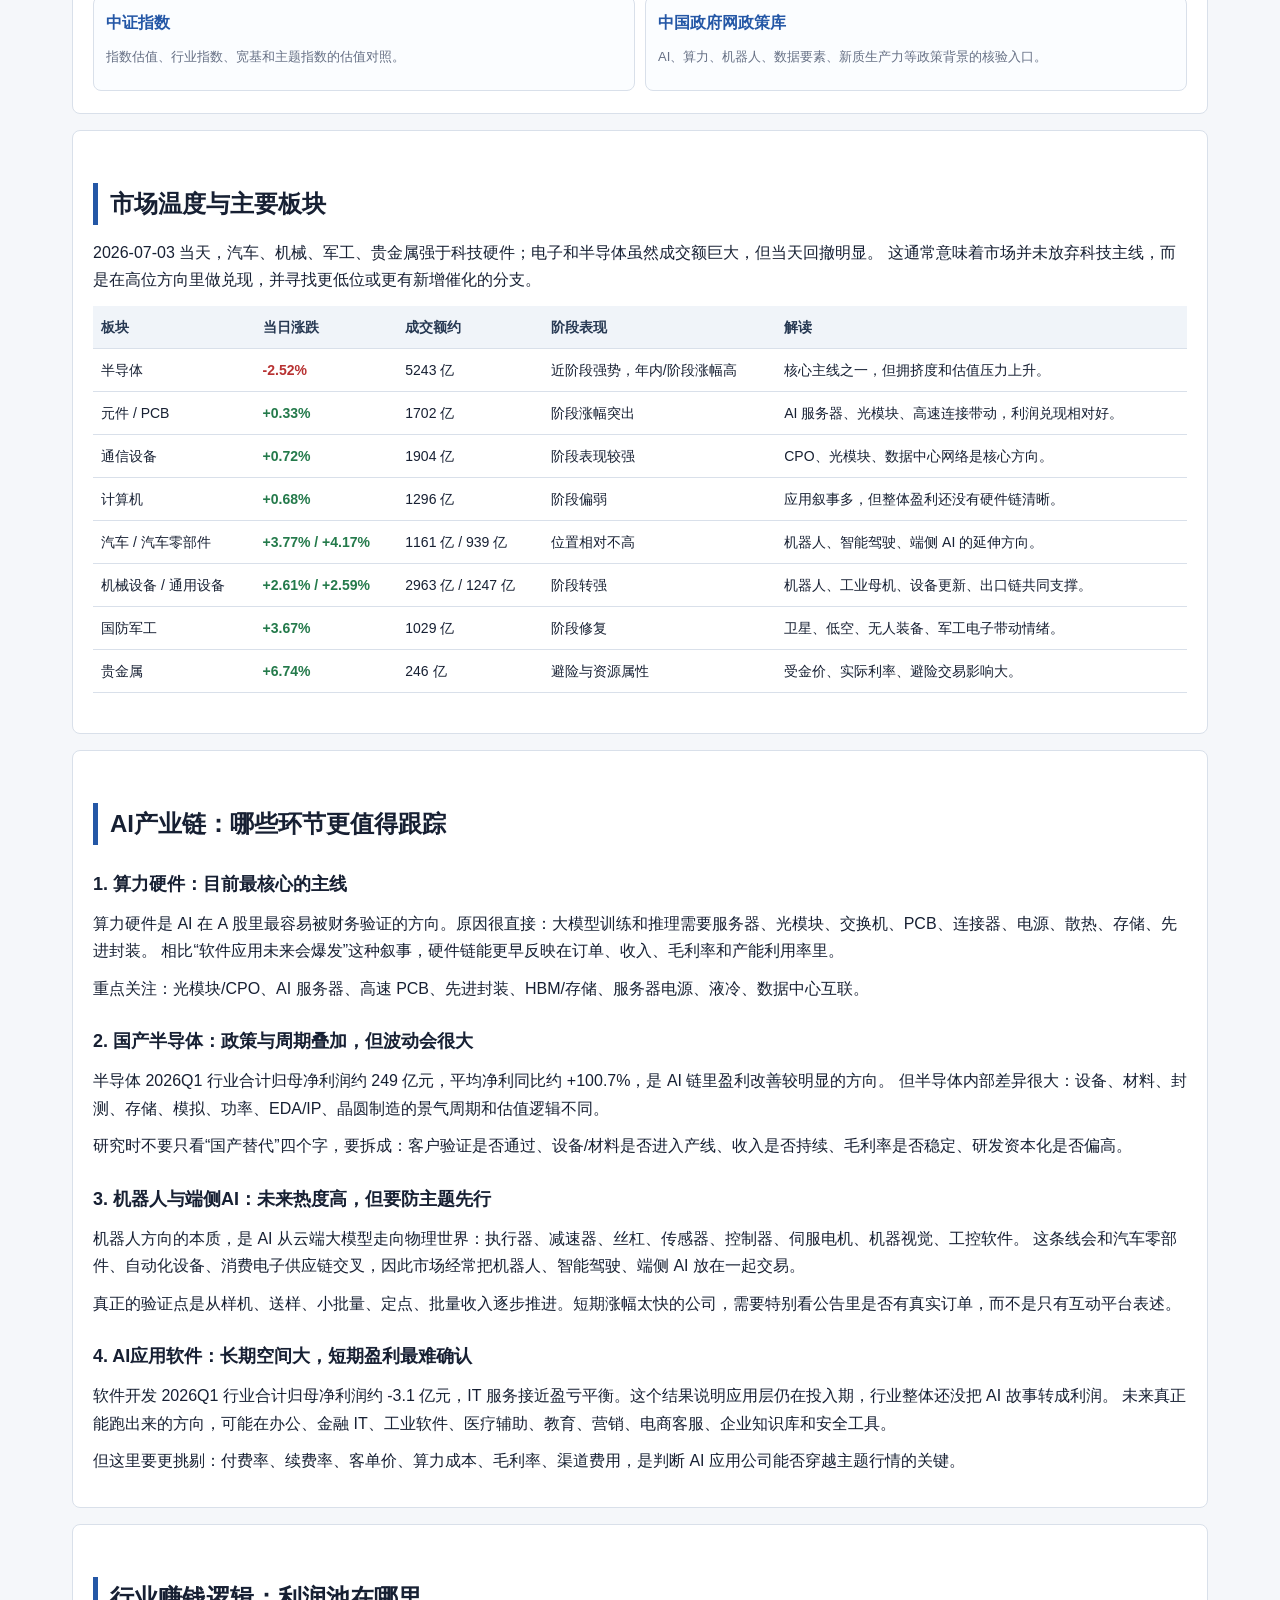
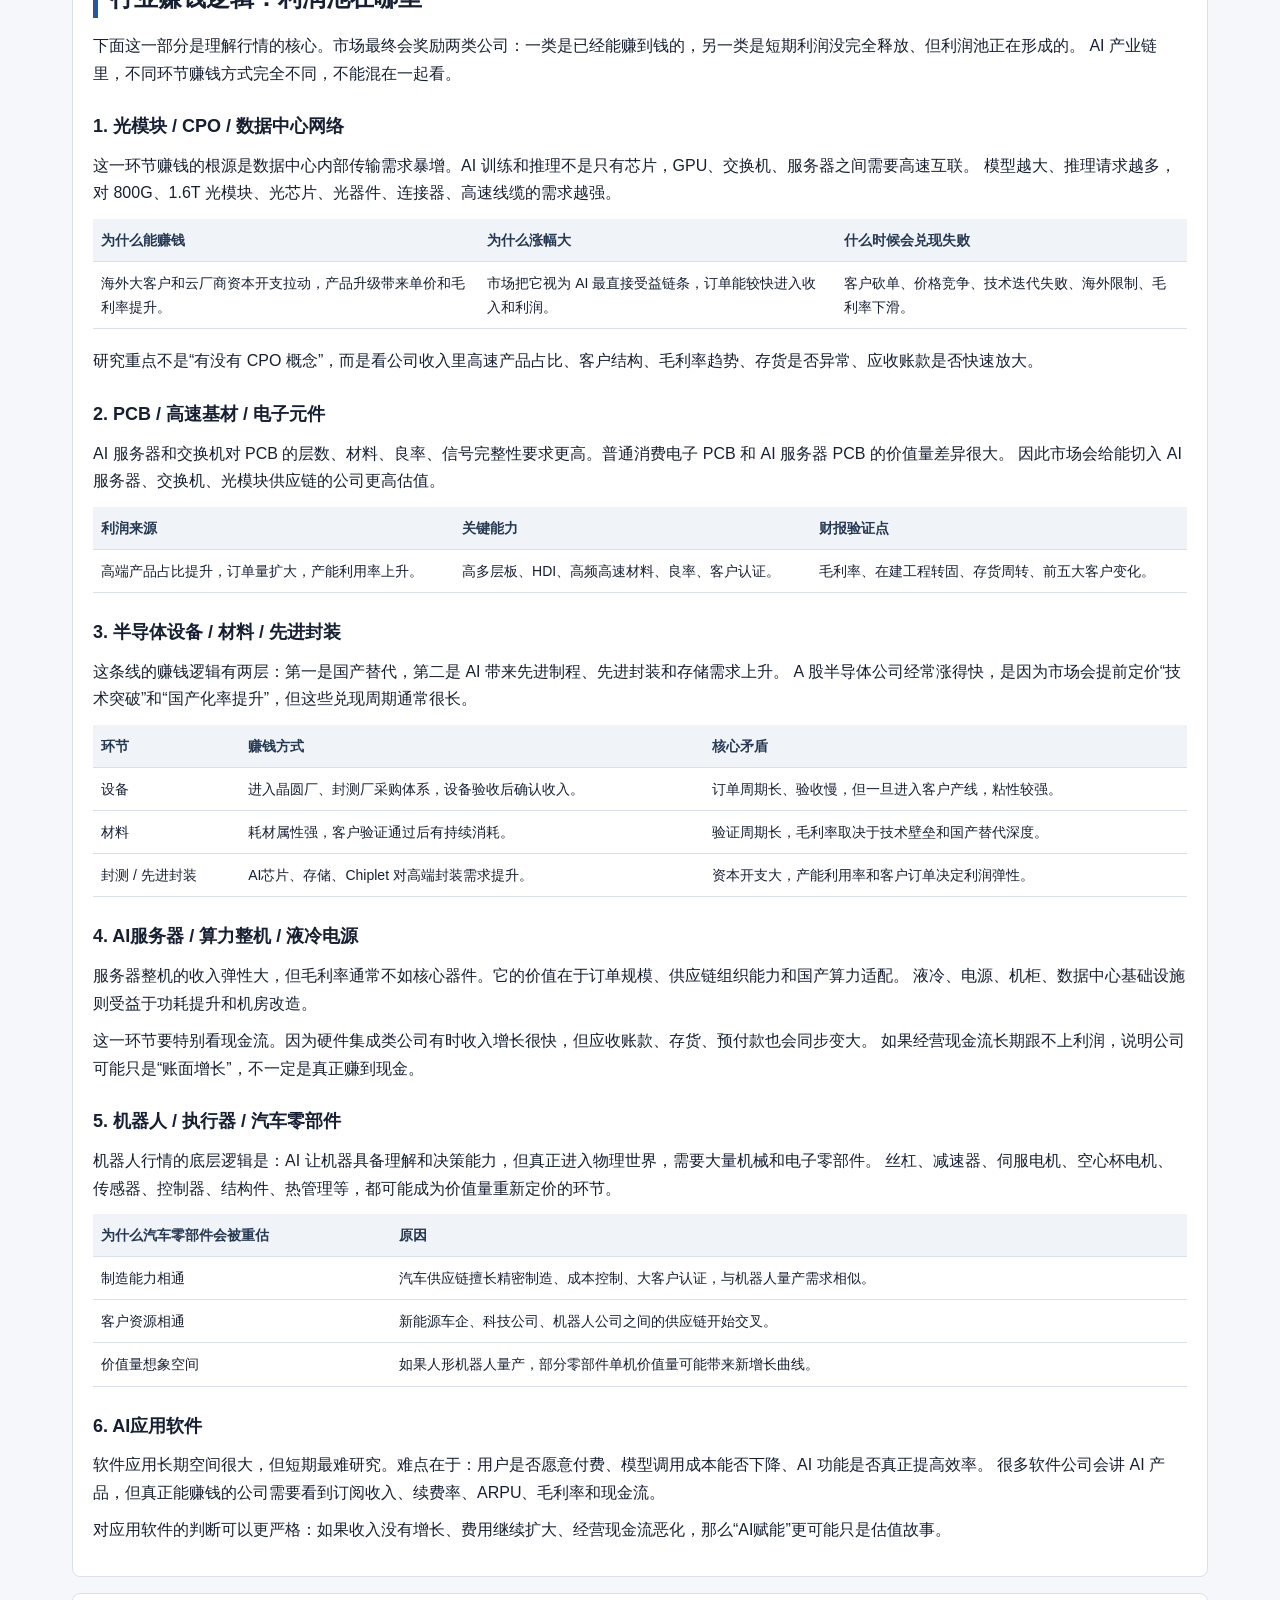
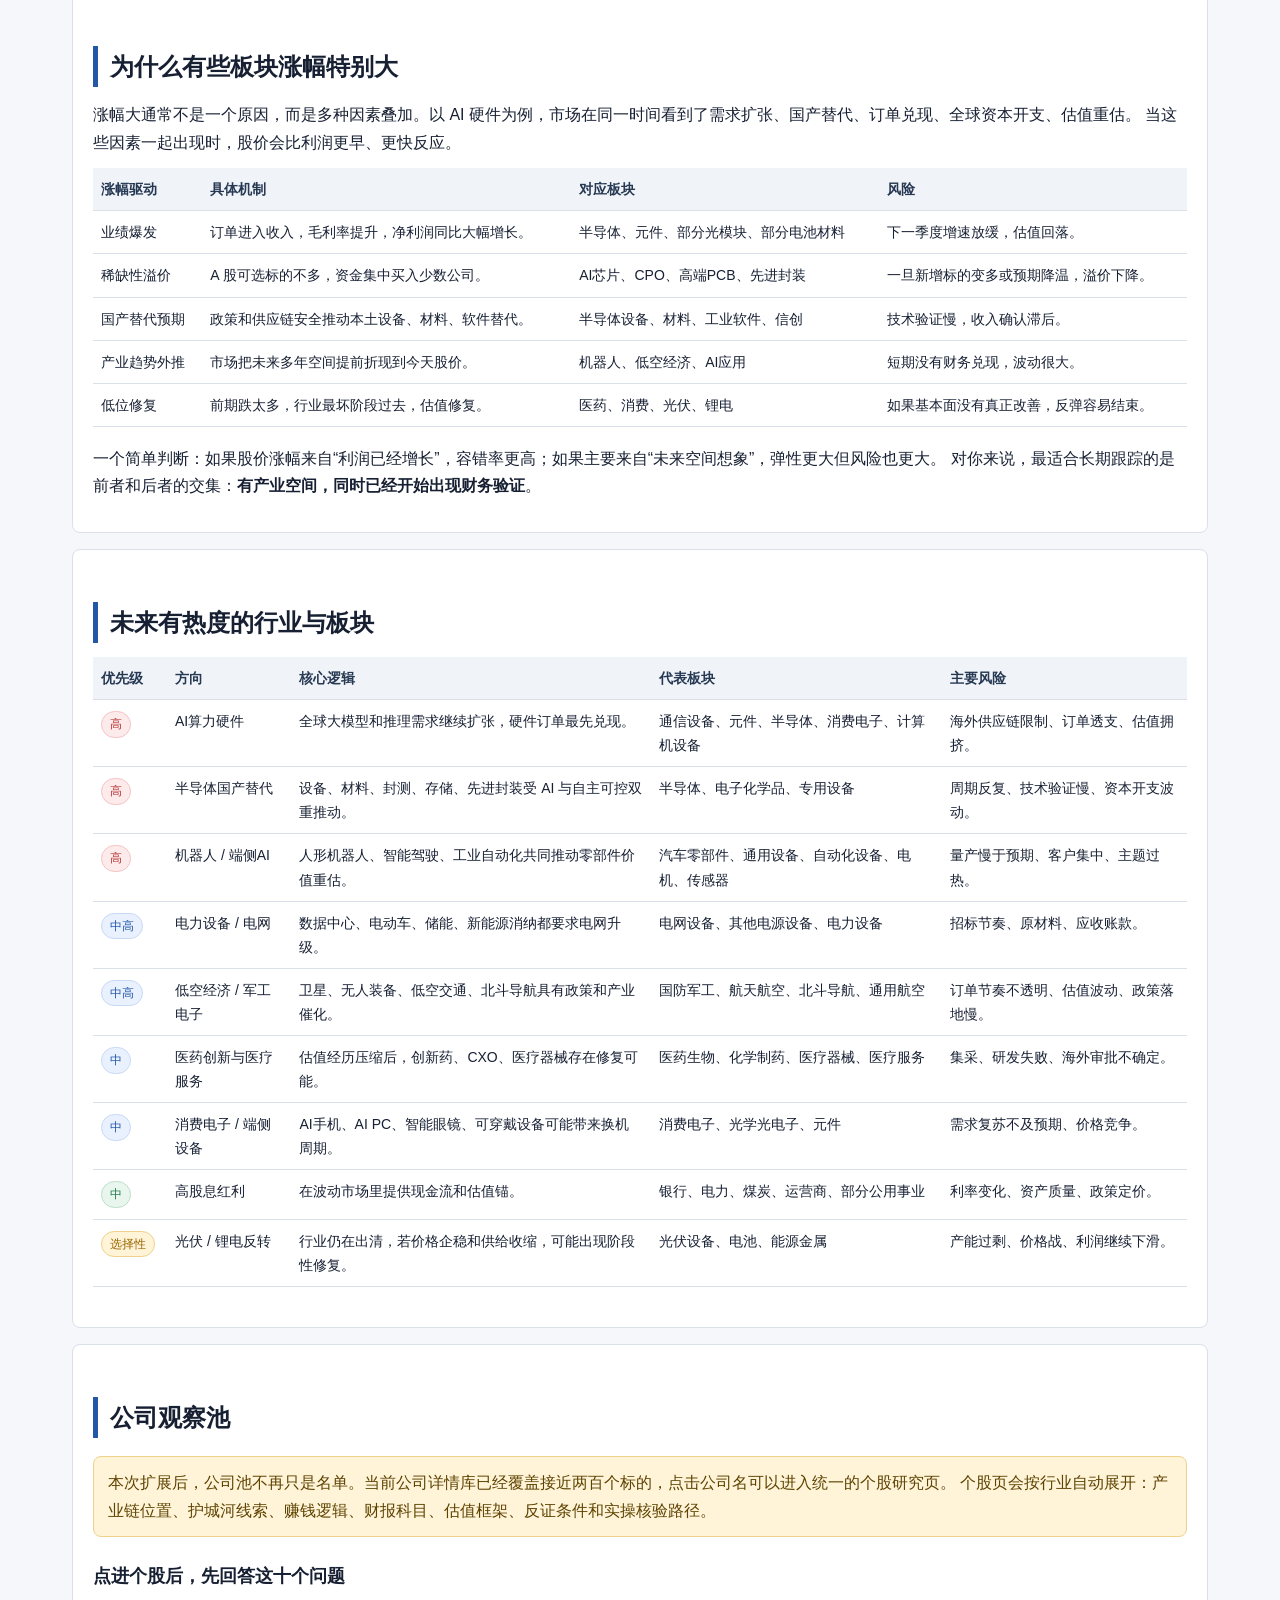
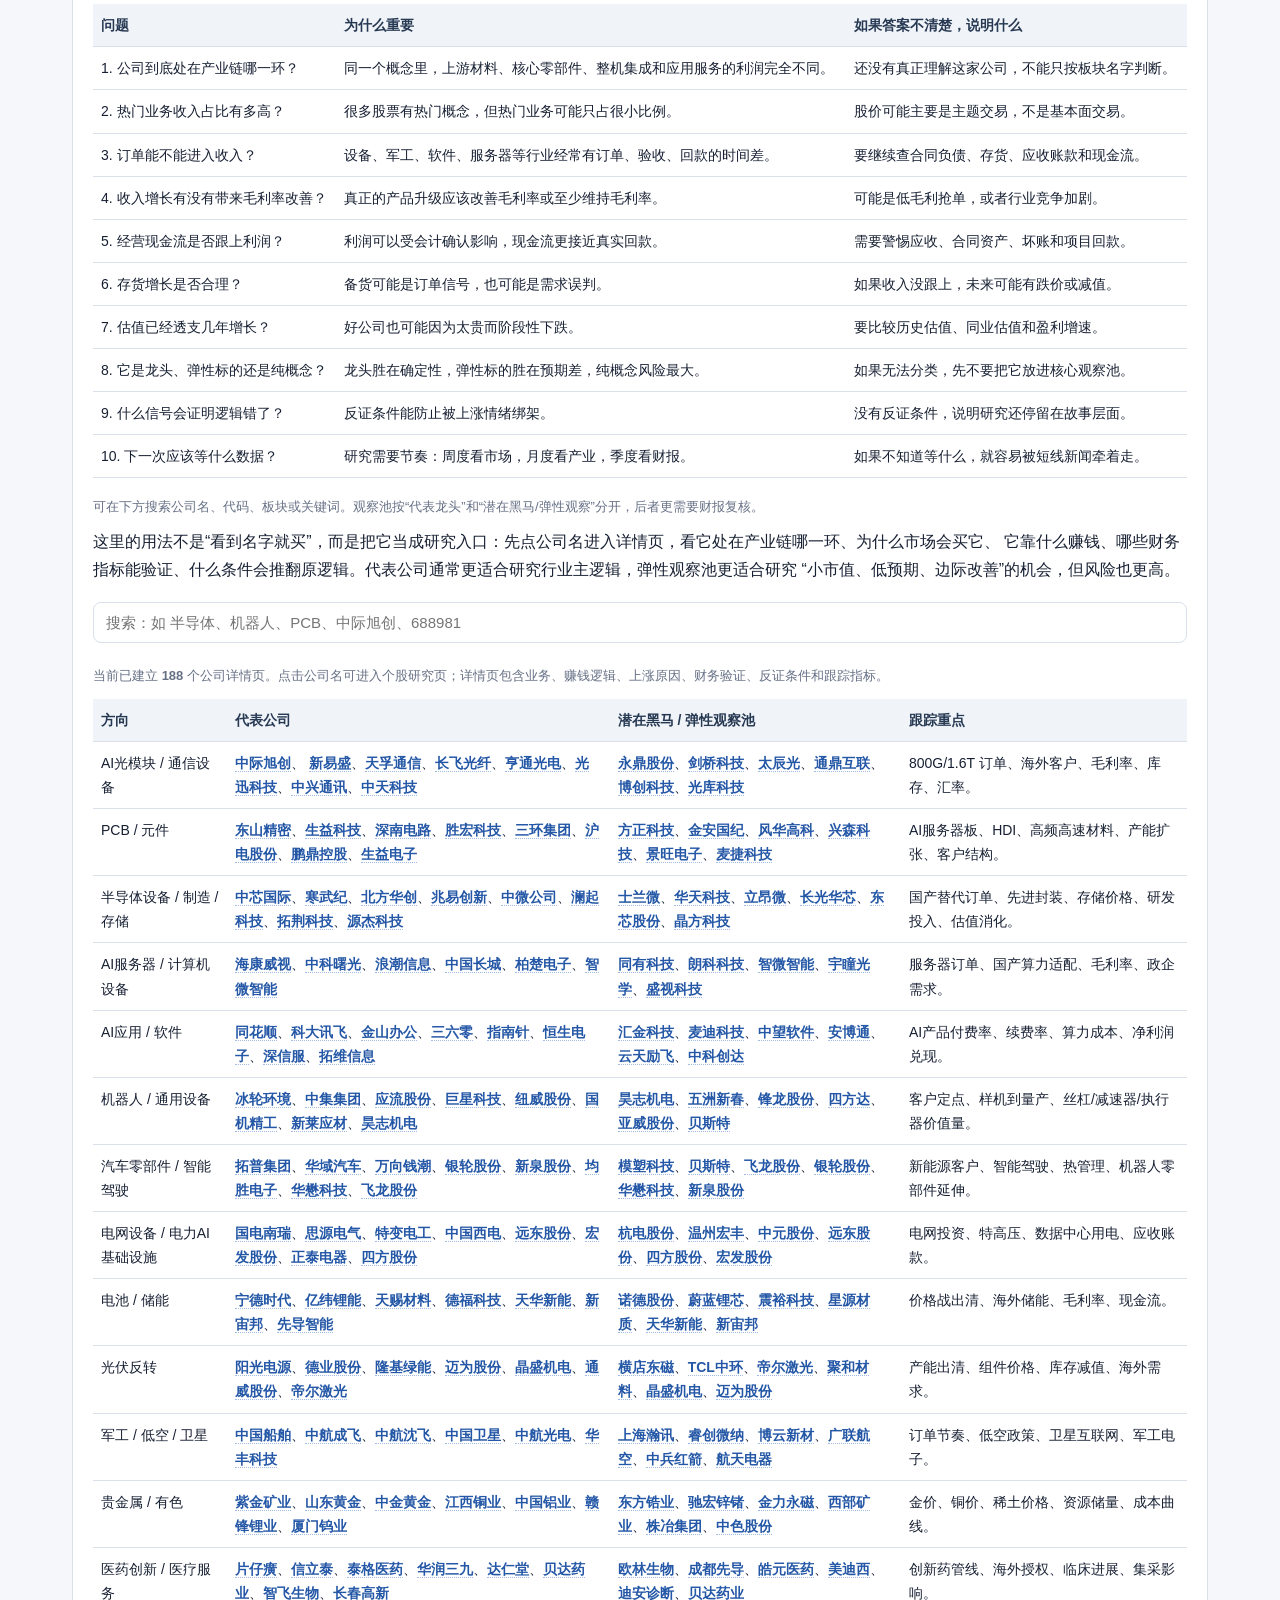
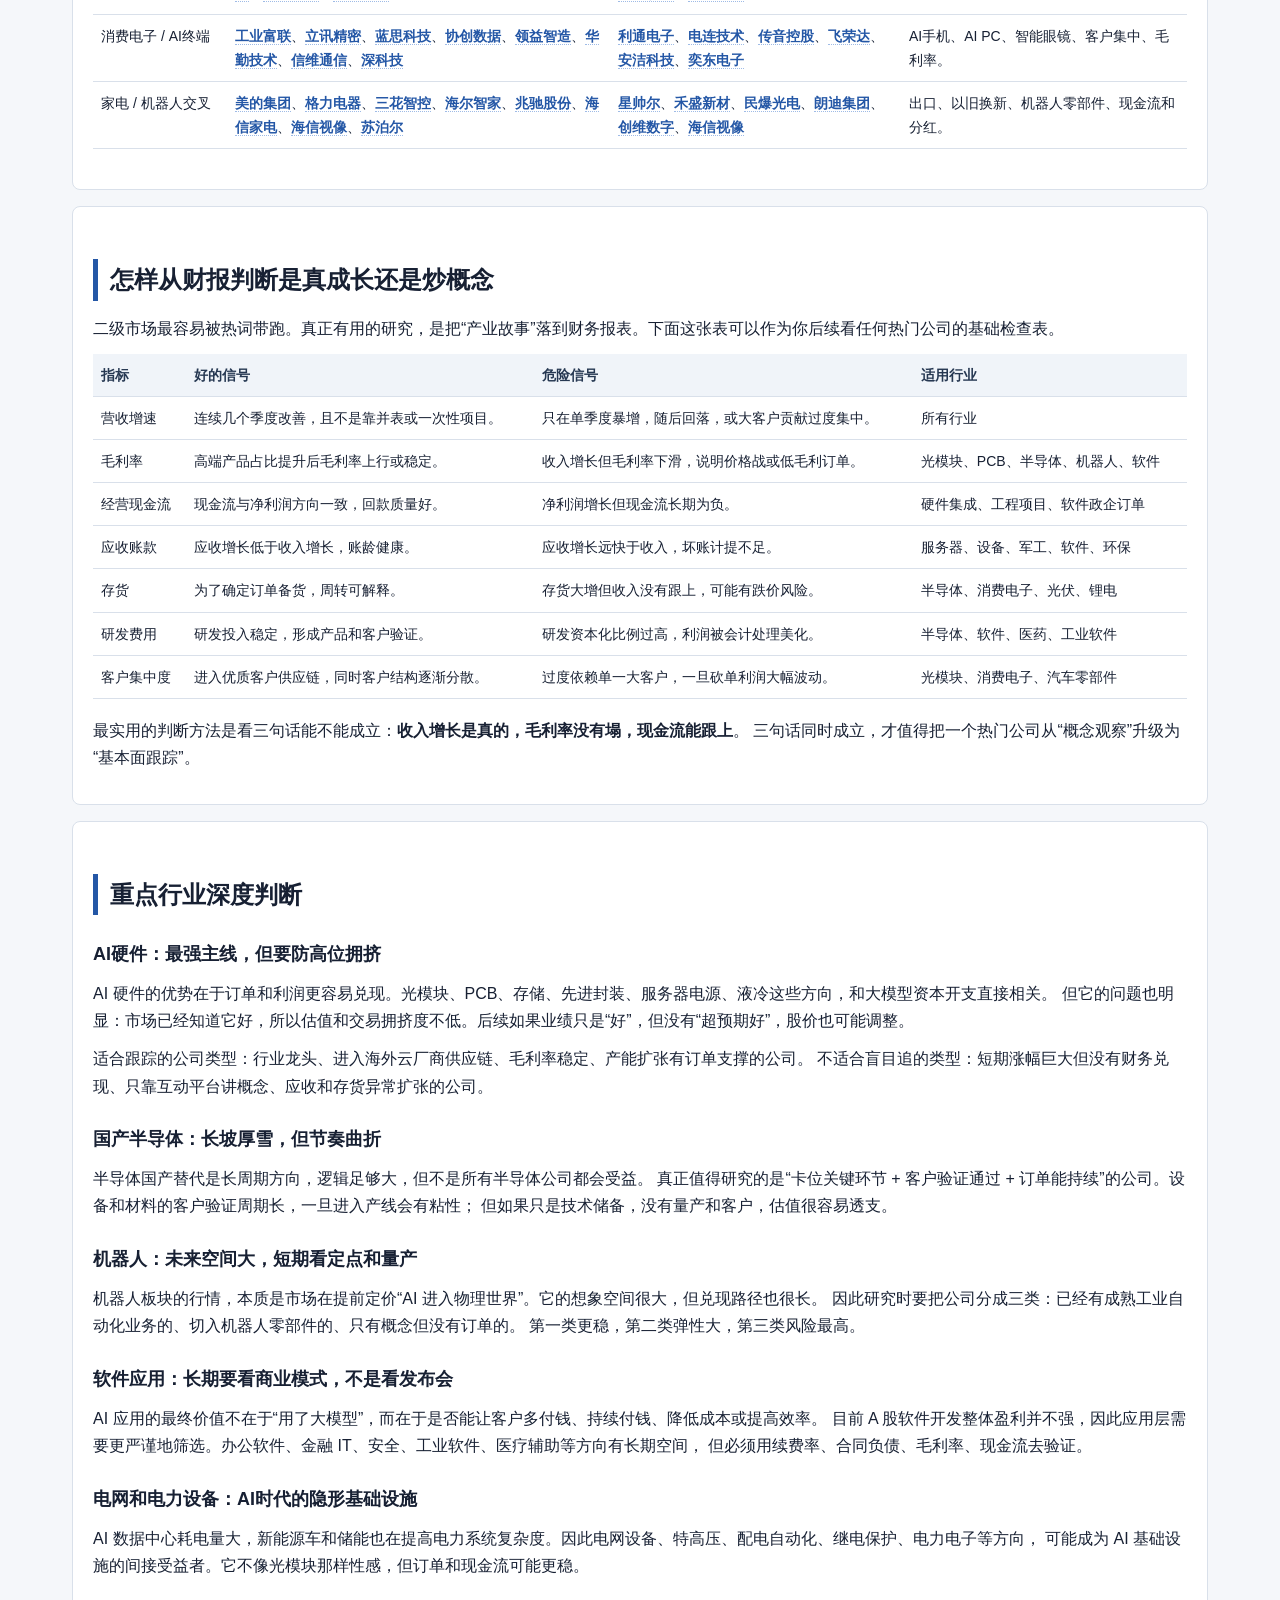
==== commit de88718c: "Deepen company research pages and stock analysis guide" ====
--- a/index.html
+++ b/index.html
@@ -1338,6 +1338,72 @@
 
     <section id="watchlist">
       <h2>公司观察池</h2>
+      <div class="notice">
+        本次扩展后，公司池不再只是名单。当前公司详情库已经覆盖接近两百个标的，点击公司名可以进入统一的个股研究页。
+        个股页会按行业自动展开：产业链位置、护城河线索、赚钱逻辑、财报科目、估值框架、反证条件和实操核验路径。
+      </div>
+      <h3>点进个股后，先回答这十个问题</h3>
+      <table>
+        <thead>
+          <tr>
+            <th>问题</th>
+            <th>为什么重要</th>
+            <th>如果答案不清楚，说明什么</th>
+          </tr>
+        </thead>
+        <tbody>
+          <tr>
+            <td>1. 公司到底处在产业链哪一环？</td>
+            <td>同一个概念里，上游材料、核心零部件、整机集成和应用服务的利润完全不同。</td>
+            <td>还没有真正理解这家公司，不能只按板块名字判断。</td>
+          </tr>
+          <tr>
+            <td>2. 热门业务收入占比有多高？</td>
+            <td>很多股票有热门概念，但热门业务可能只占很小比例。</td>
+            <td>股价可能主要是主题交易，不是基本面交易。</td>
+          </tr>
+          <tr>
+            <td>3. 订单能不能进入收入？</td>
+            <td>设备、军工、软件、服务器等行业经常有订单、验收、回款的时间差。</td>
+            <td>要继续查合同负债、存货、应收账款和现金流。</td>
+          </tr>
+          <tr>
+            <td>4. 收入增长有没有带来毛利率改善？</td>
+            <td>真正的产品升级应该改善毛利率或至少维持毛利率。</td>
+            <td>可能是低毛利抢单，或者行业竞争加剧。</td>
+          </tr>
+          <tr>
+            <td>5. 经营现金流是否跟上利润？</td>
+            <td>利润可以受会计确认影响，现金流更接近真实回款。</td>
+            <td>需要警惕应收、合同资产、坏账和项目回款。</td>
+          </tr>
+          <tr>
+            <td>6. 存货增长是否合理？</td>
+            <td>备货可能是订单信号，也可能是需求误判。</td>
+            <td>如果收入没跟上，未来可能有跌价或减值。</td>
+          </tr>
+          <tr>
+            <td>7. 估值已经透支几年增长？</td>
+            <td>好公司也可能因为太贵而阶段性下跌。</td>
+            <td>要比较历史估值、同业估值和盈利增速。</td>
+          </tr>
+          <tr>
+            <td>8. 它是龙头、弹性标的还是纯概念？</td>
+            <td>龙头胜在确定性，弹性标的胜在预期差，纯概念风险最大。</td>
+            <td>如果无法分类，先不要把它放进核心观察池。</td>
+          </tr>
+          <tr>
+            <td>9. 什么信号会证明逻辑错了？</td>
+            <td>反证条件能防止被上涨情绪绑架。</td>
+            <td>没有反证条件，说明研究还停留在故事层面。</td>
+          </tr>
+          <tr>
+            <td>10. 下一次应该等什么数据？</td>
+            <td>研究需要节奏：周度看市场，月度看产业，季度看财报。</td>
+            <td>如果不知道等什么，就容易被短线新闻牵着走。</td>
+          </tr>
+        </tbody>
+      </table>
       <p class="small">可在下方搜索公司名、代码、板块或关键词。观察池按“代表龙头”和“潜在黑马/弹性观察”分开，后者更需要财报复核。</p>
       <p>
         这里的用法不是“看到名字就买”，而是把它当成研究入口：先点公司名进入详情页，看它处在产业链哪一环、为什么市场会买它、
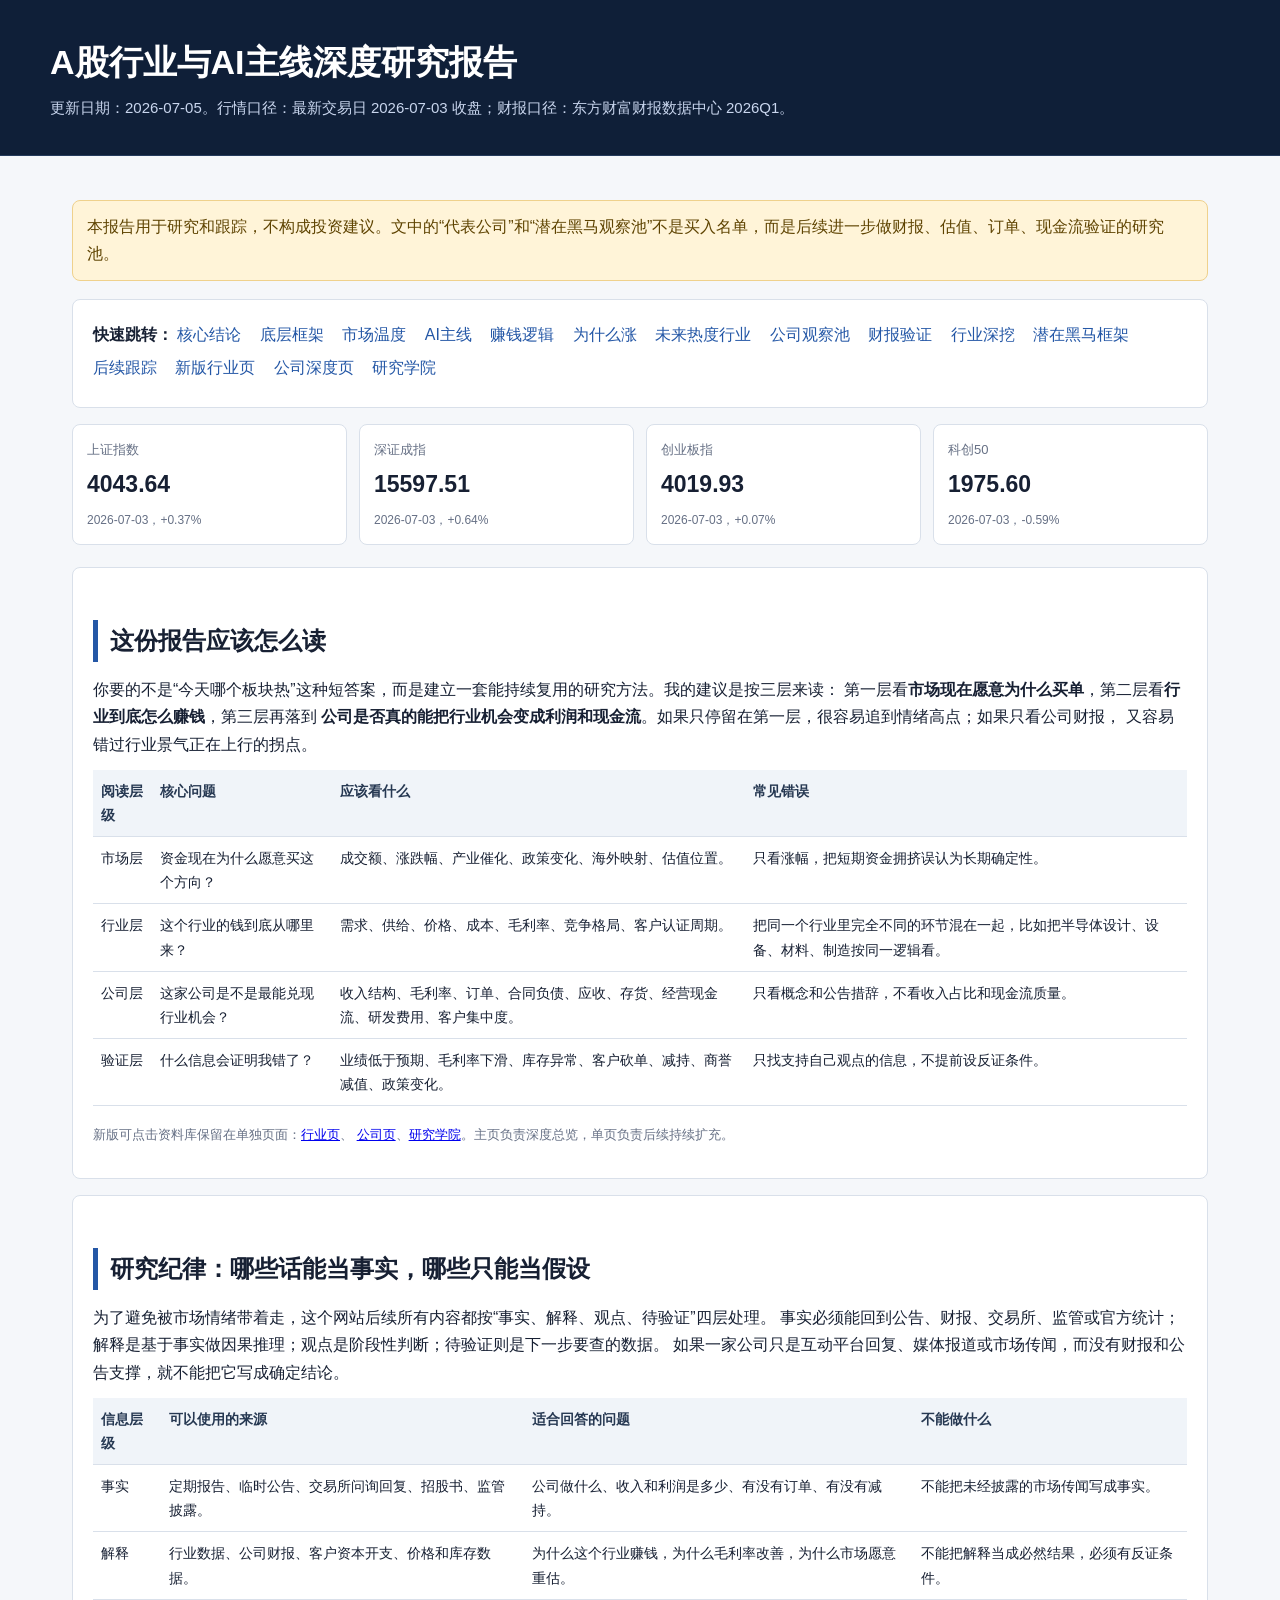
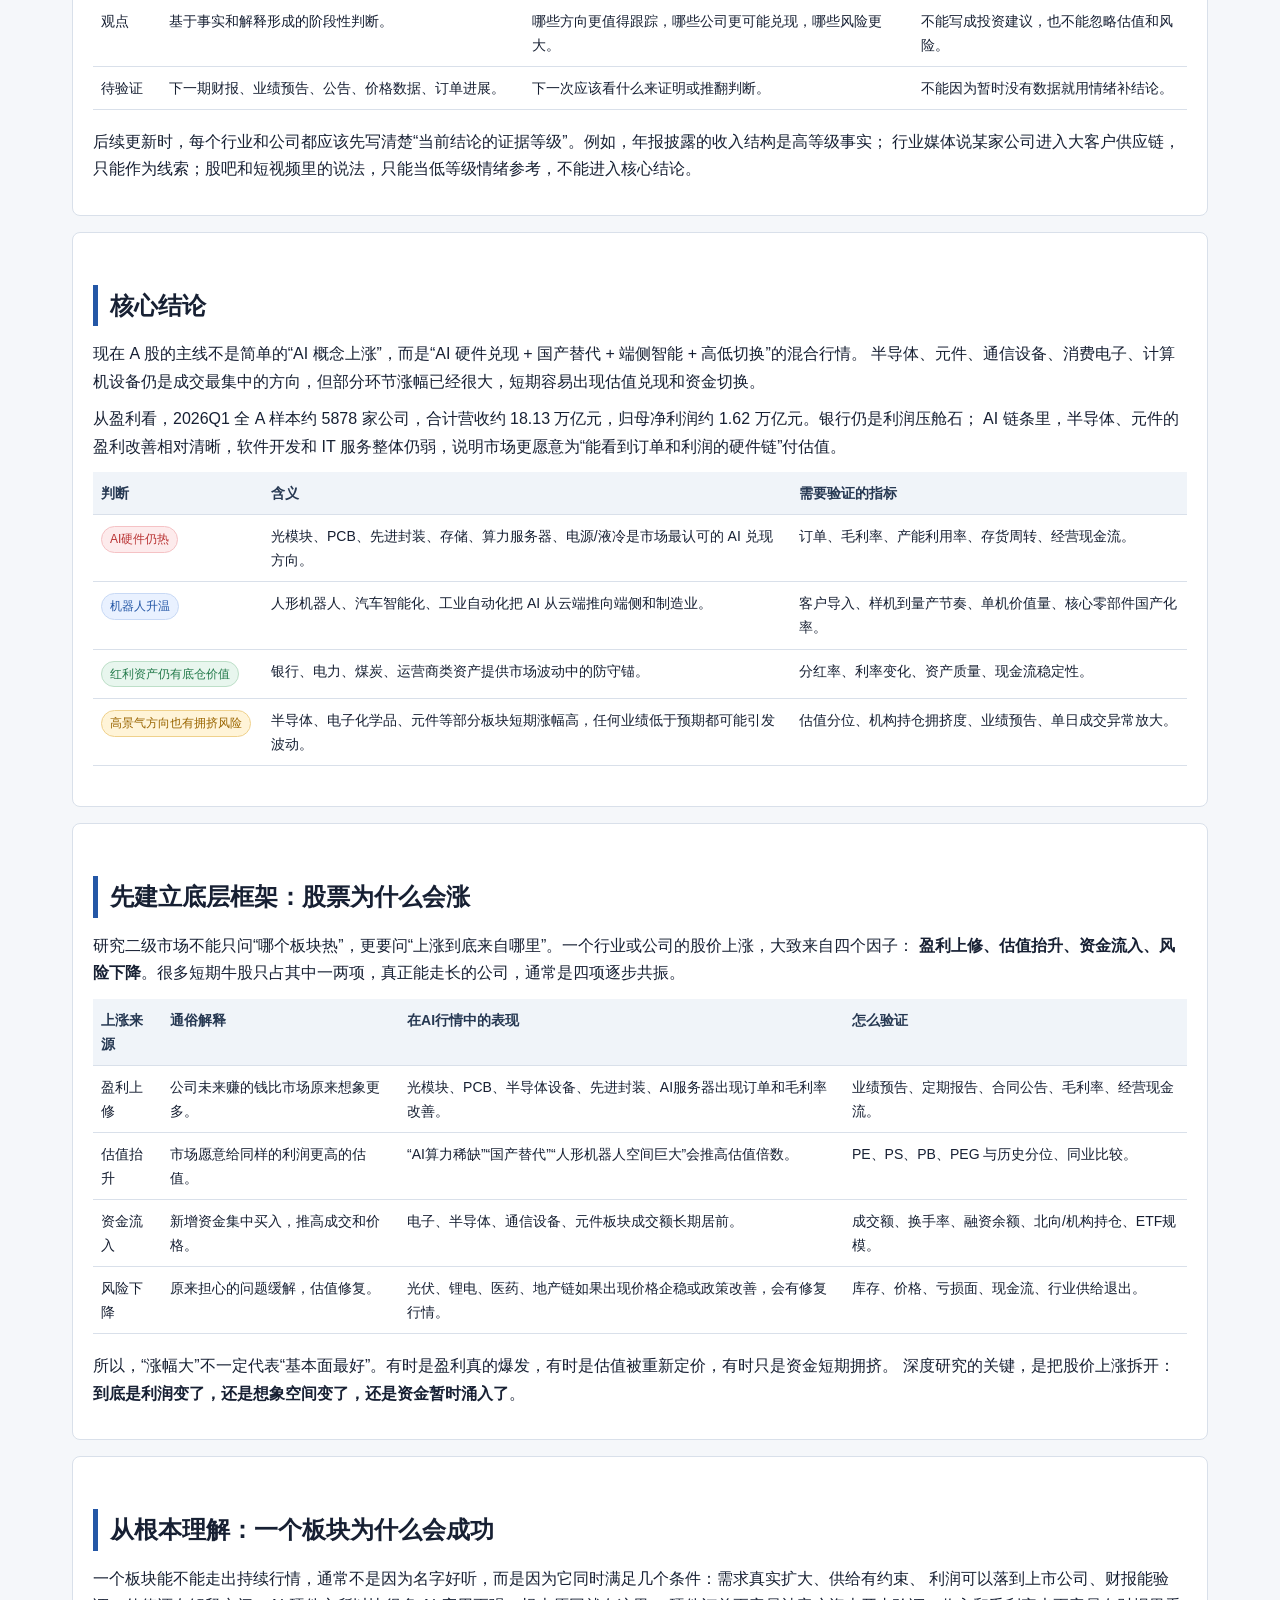
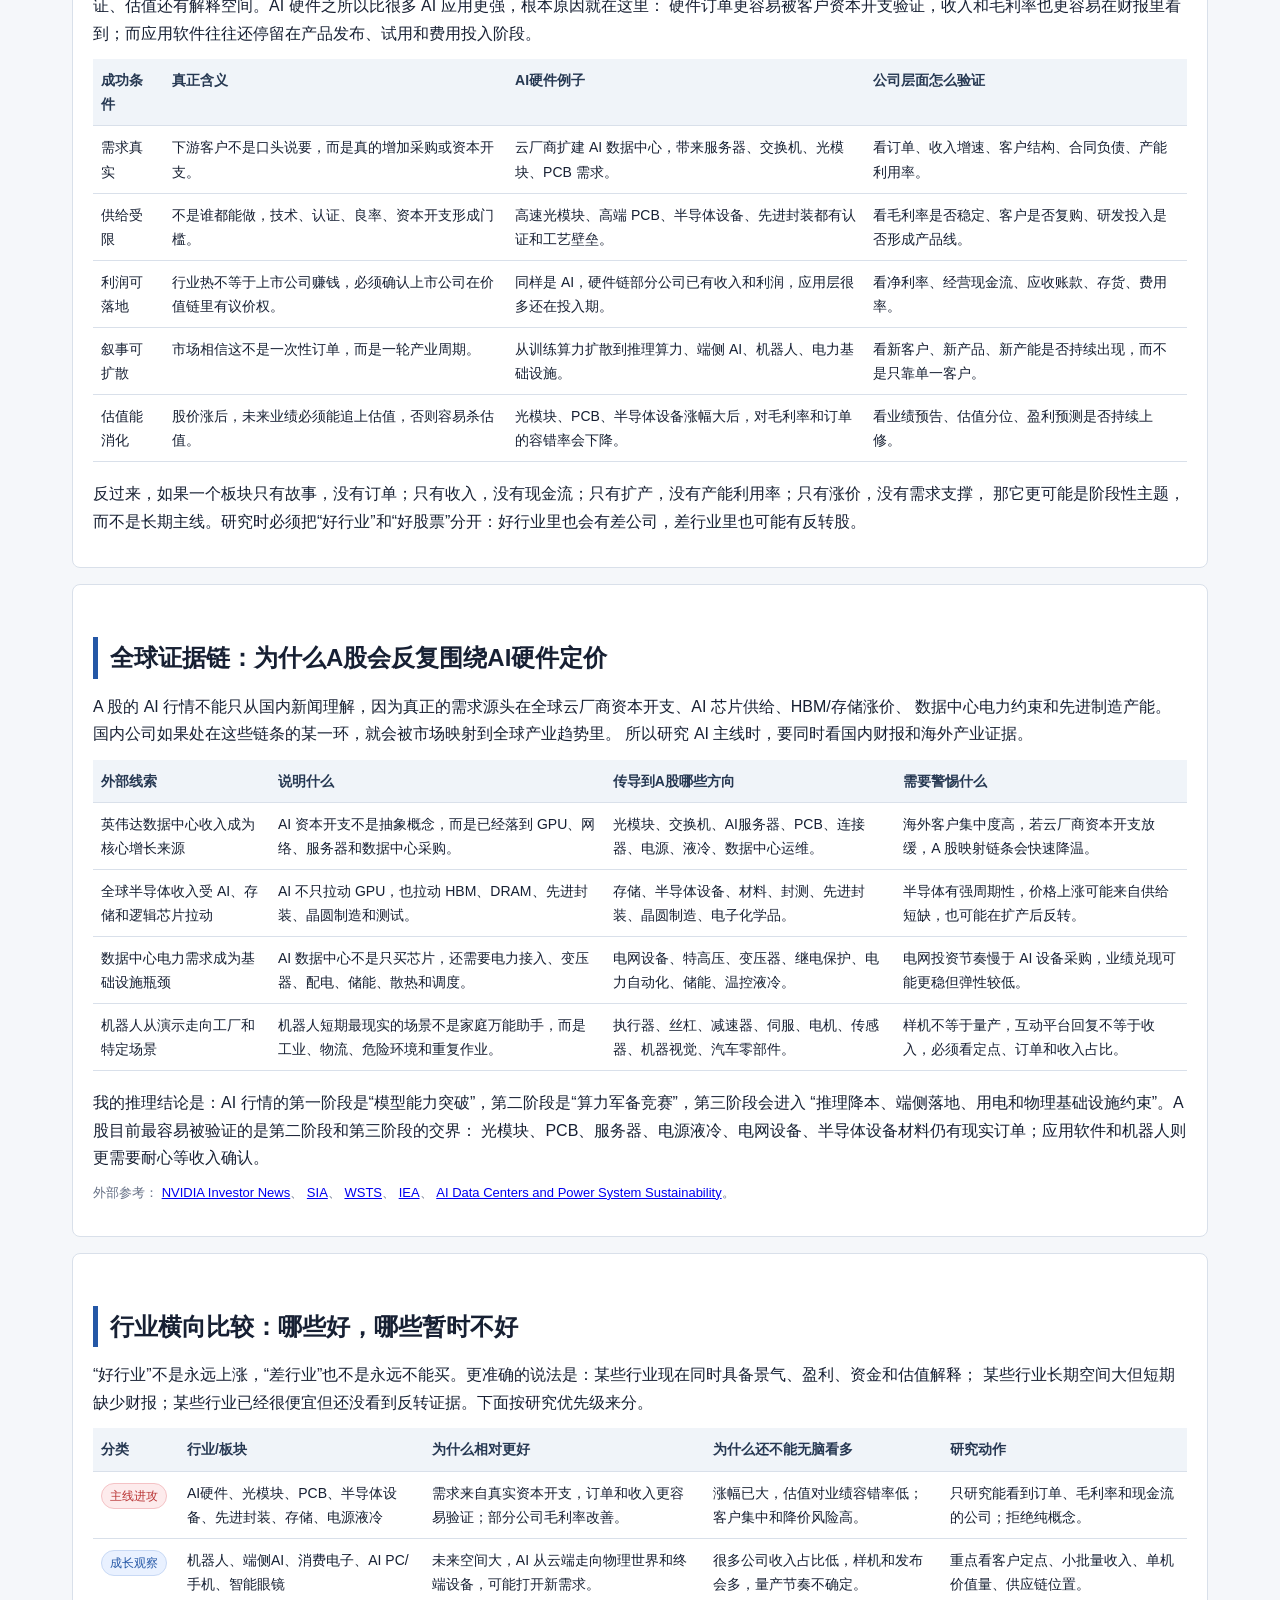
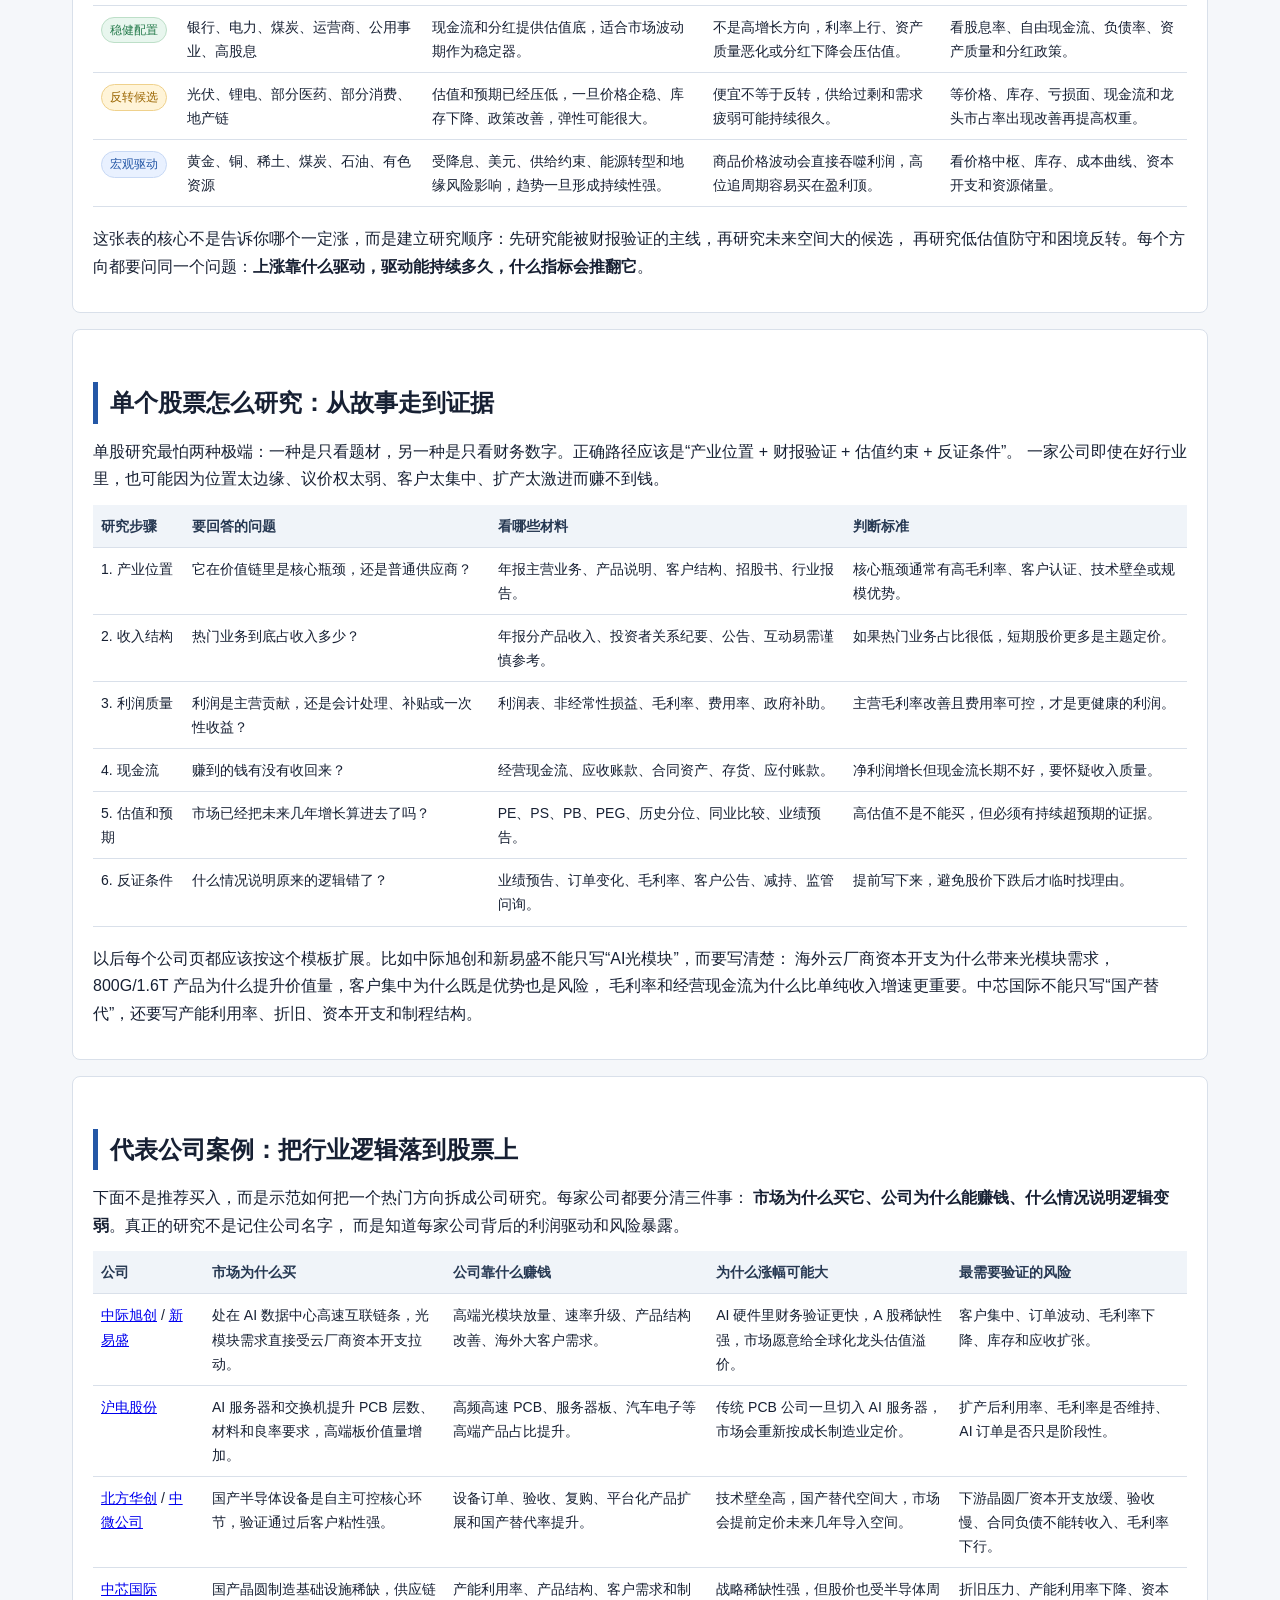
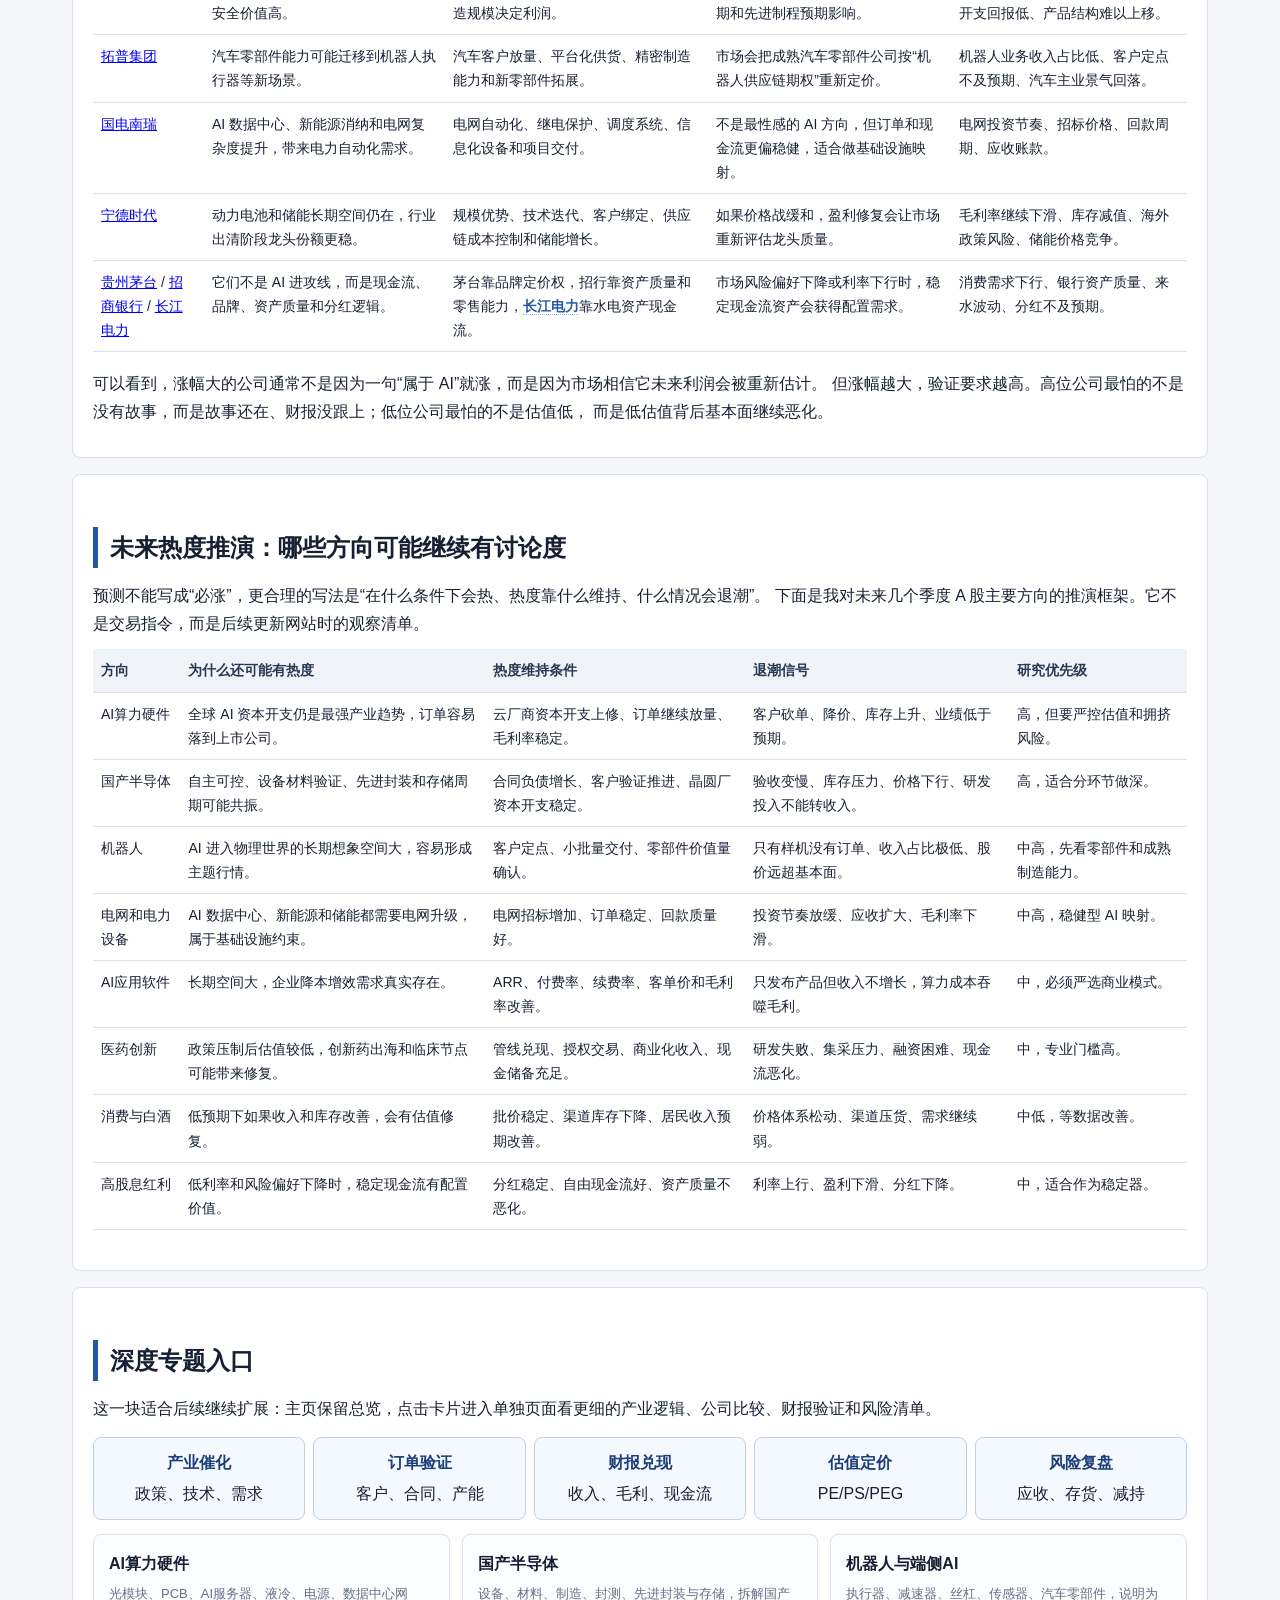
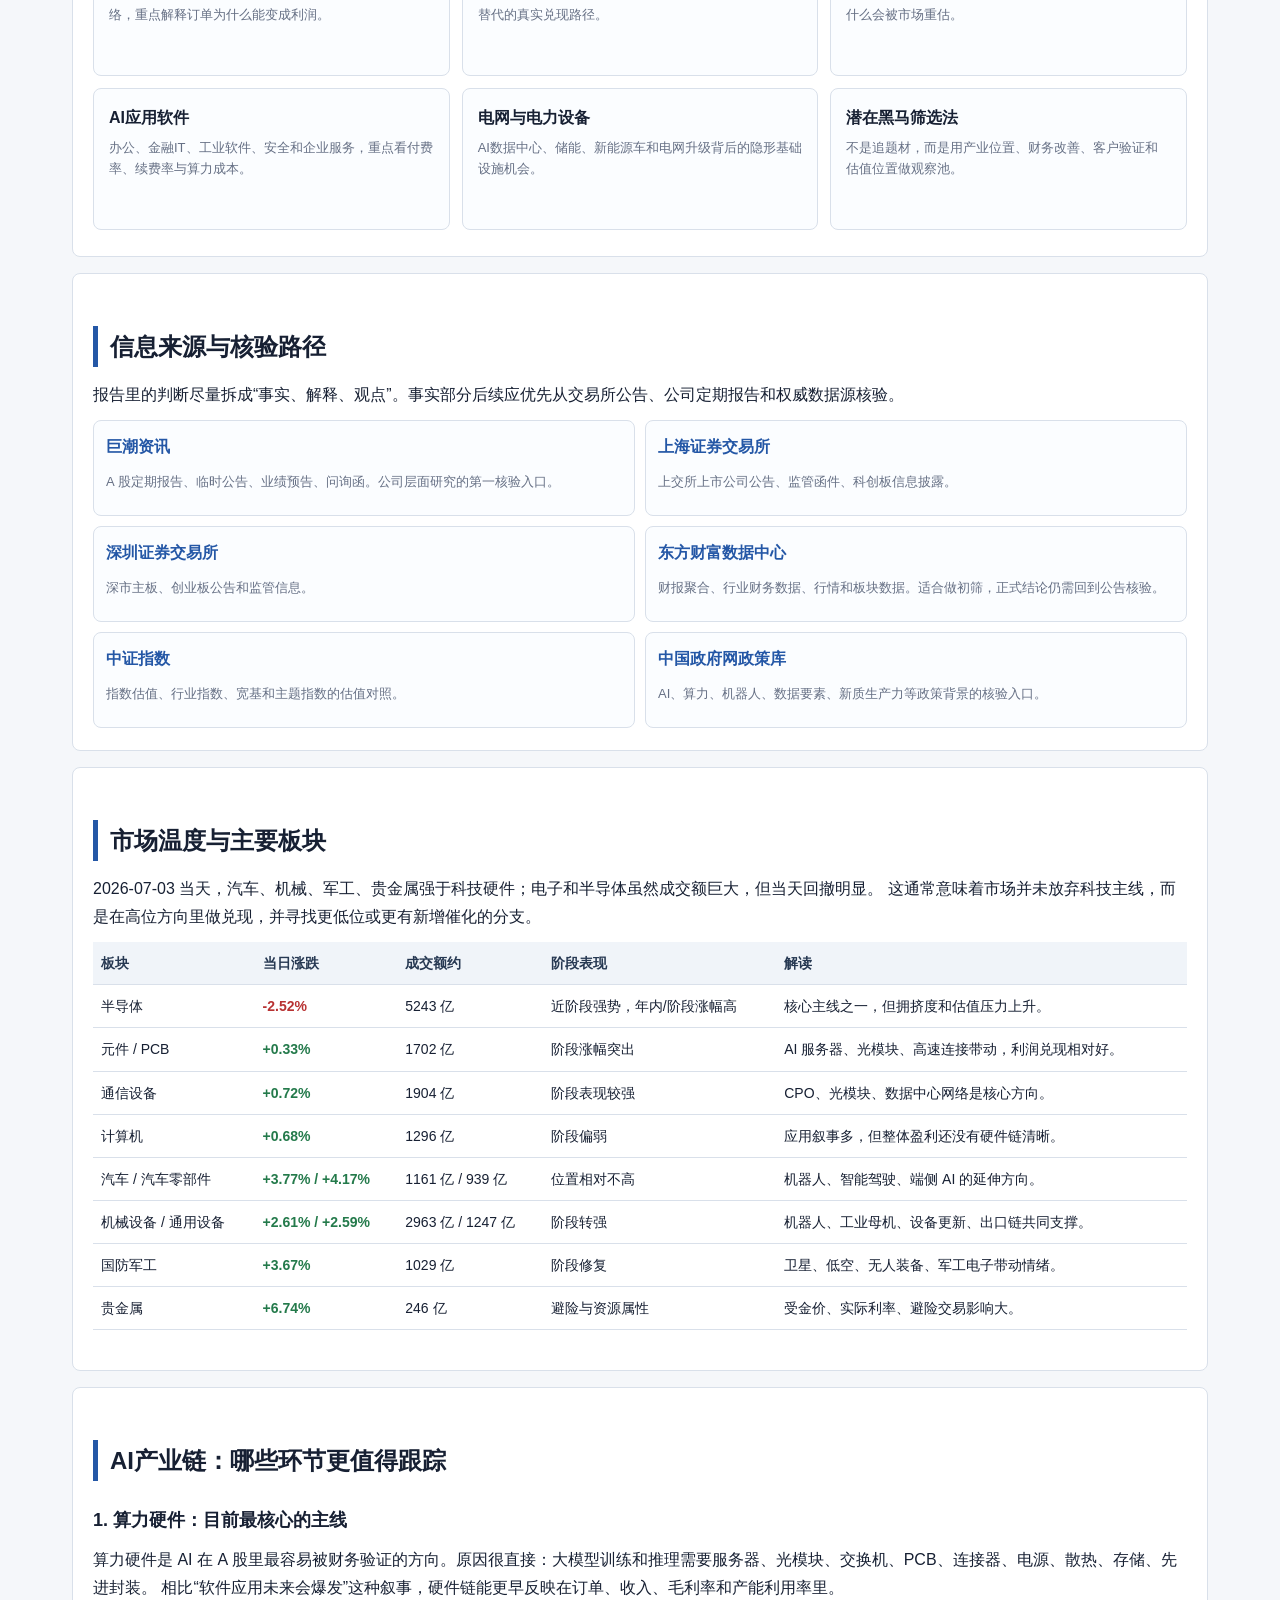
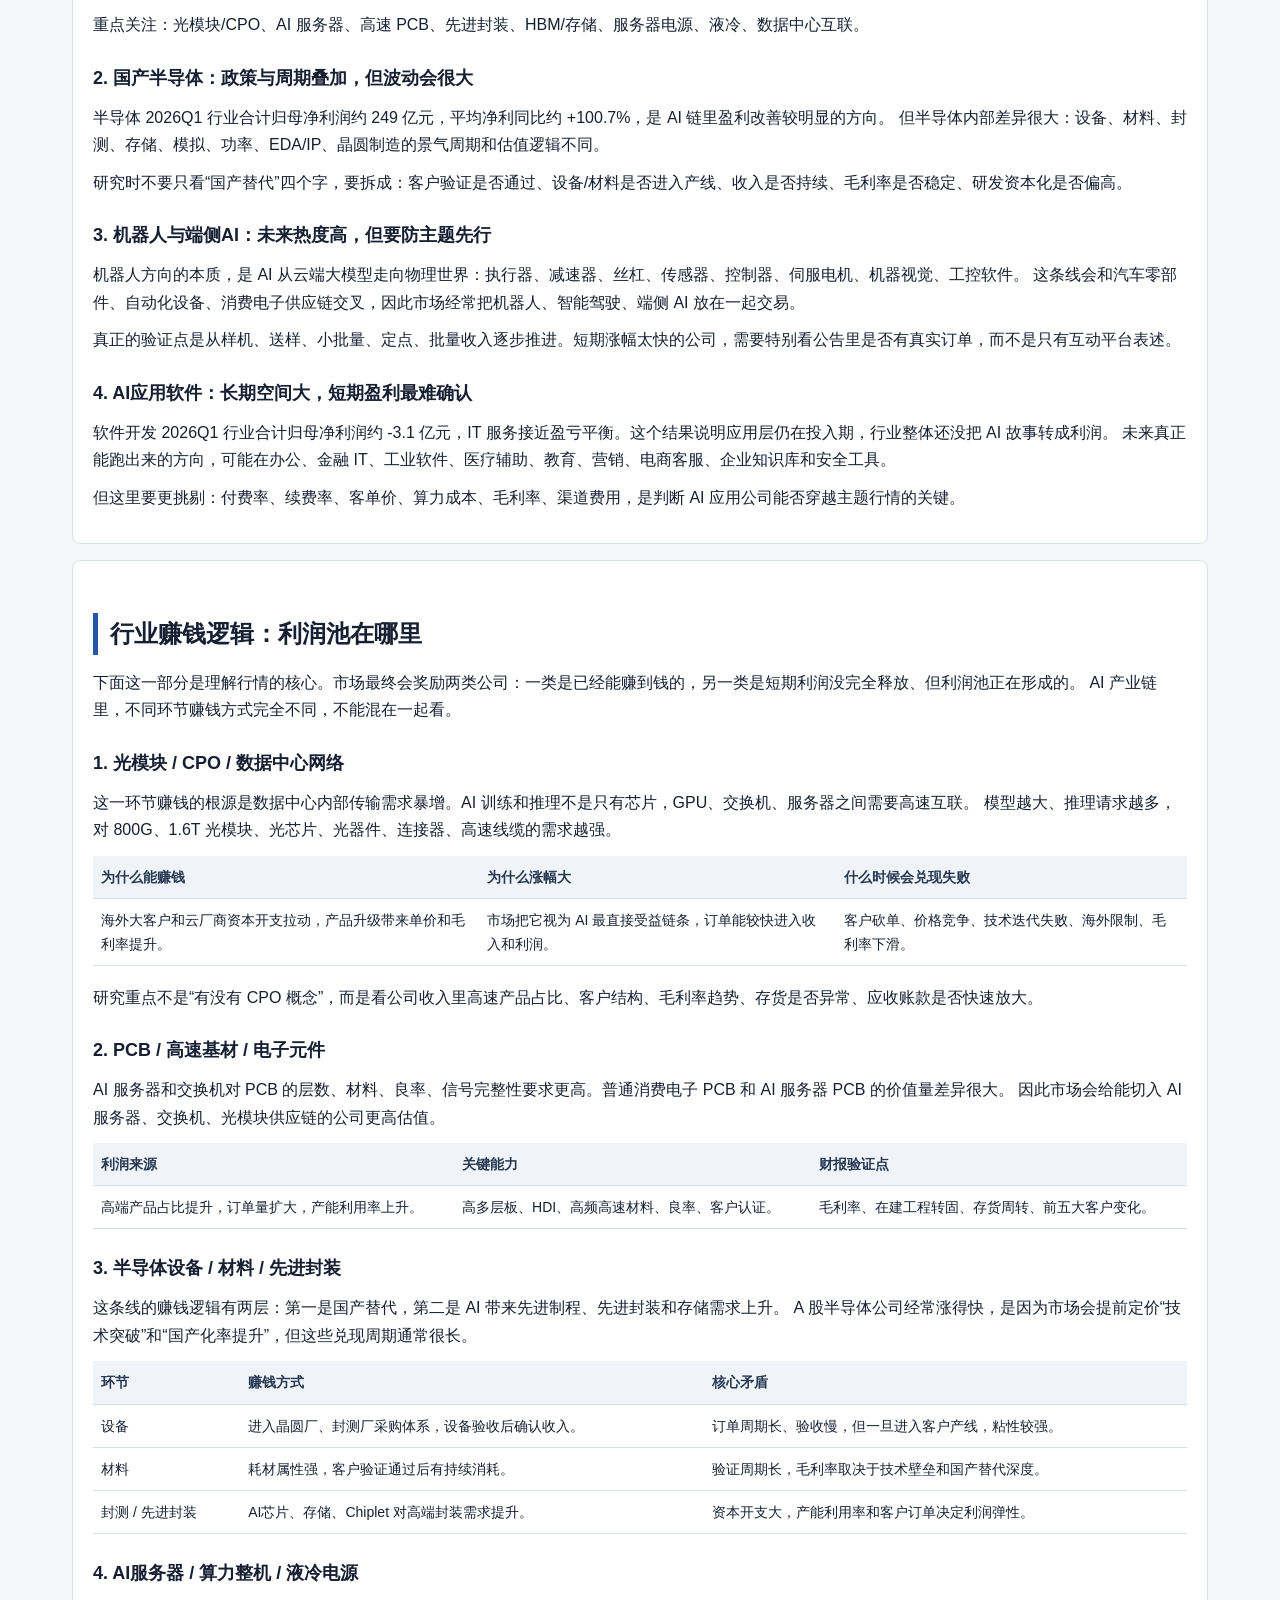
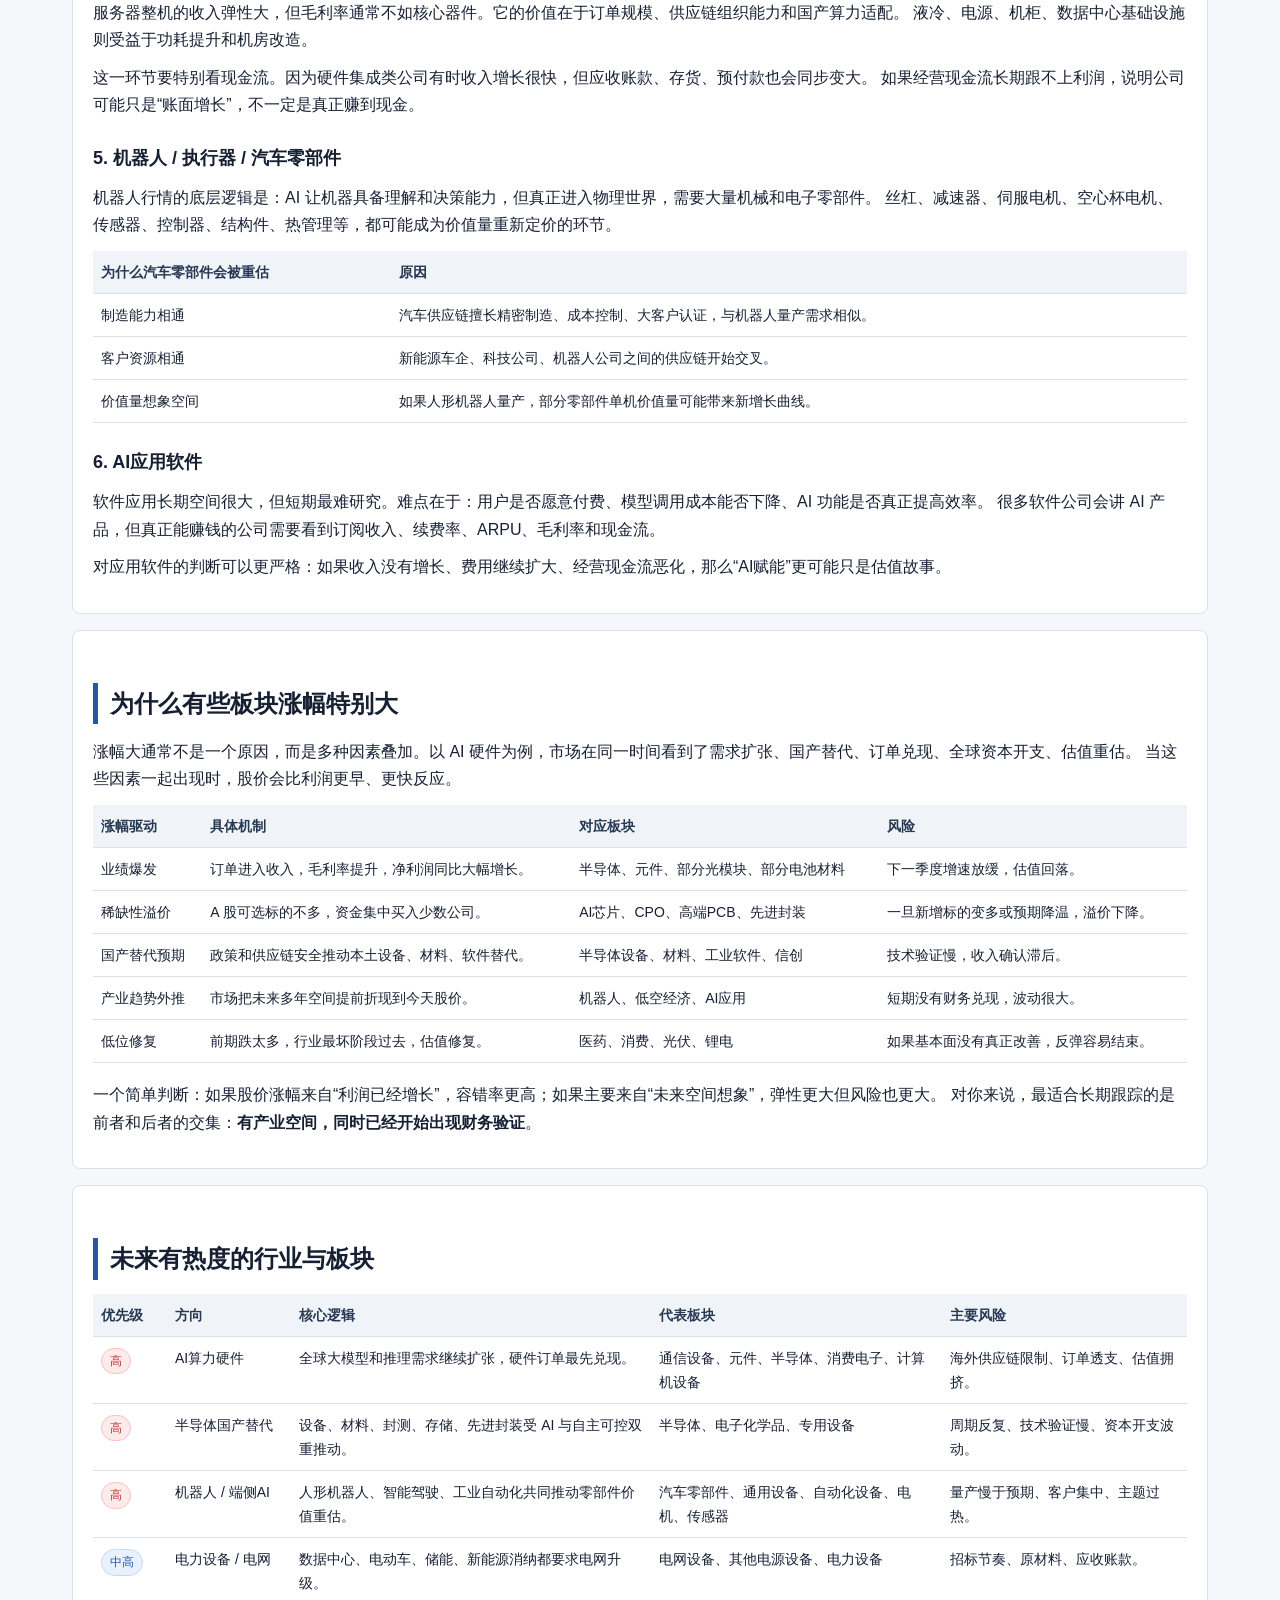
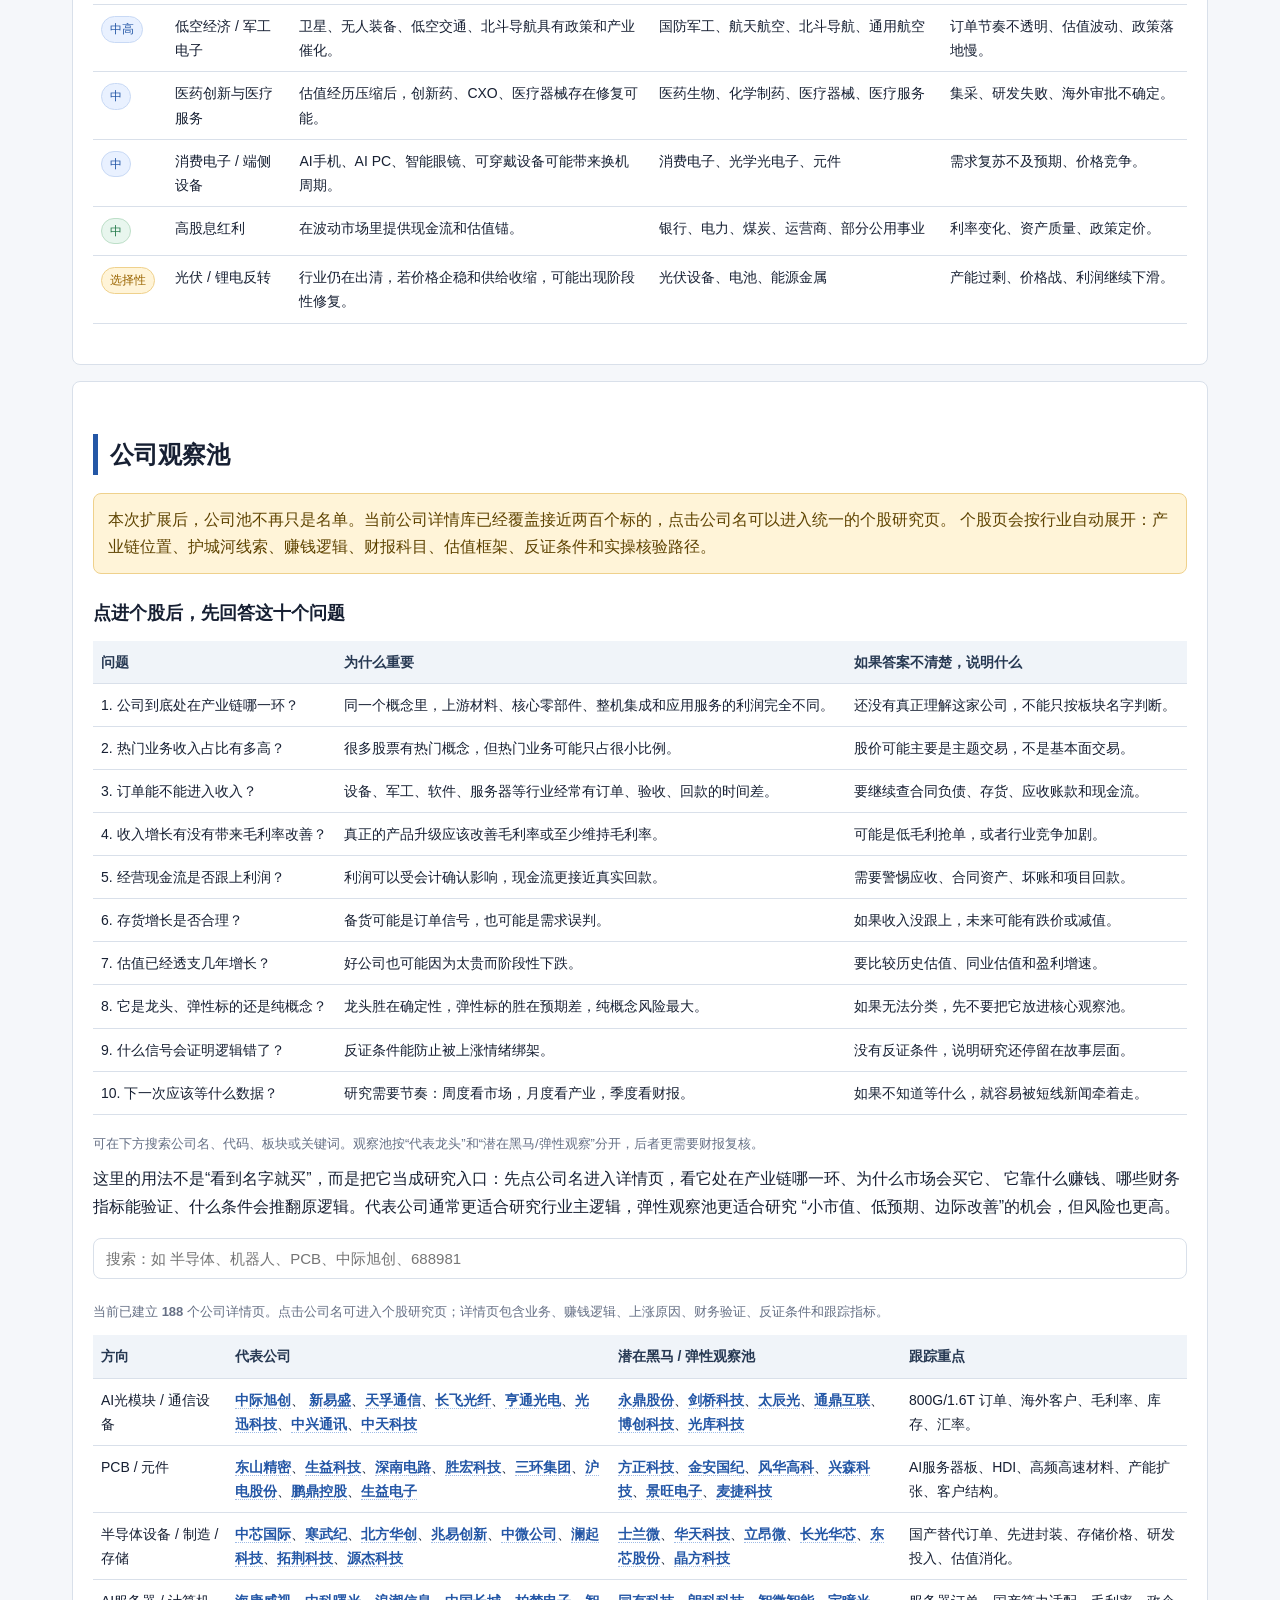
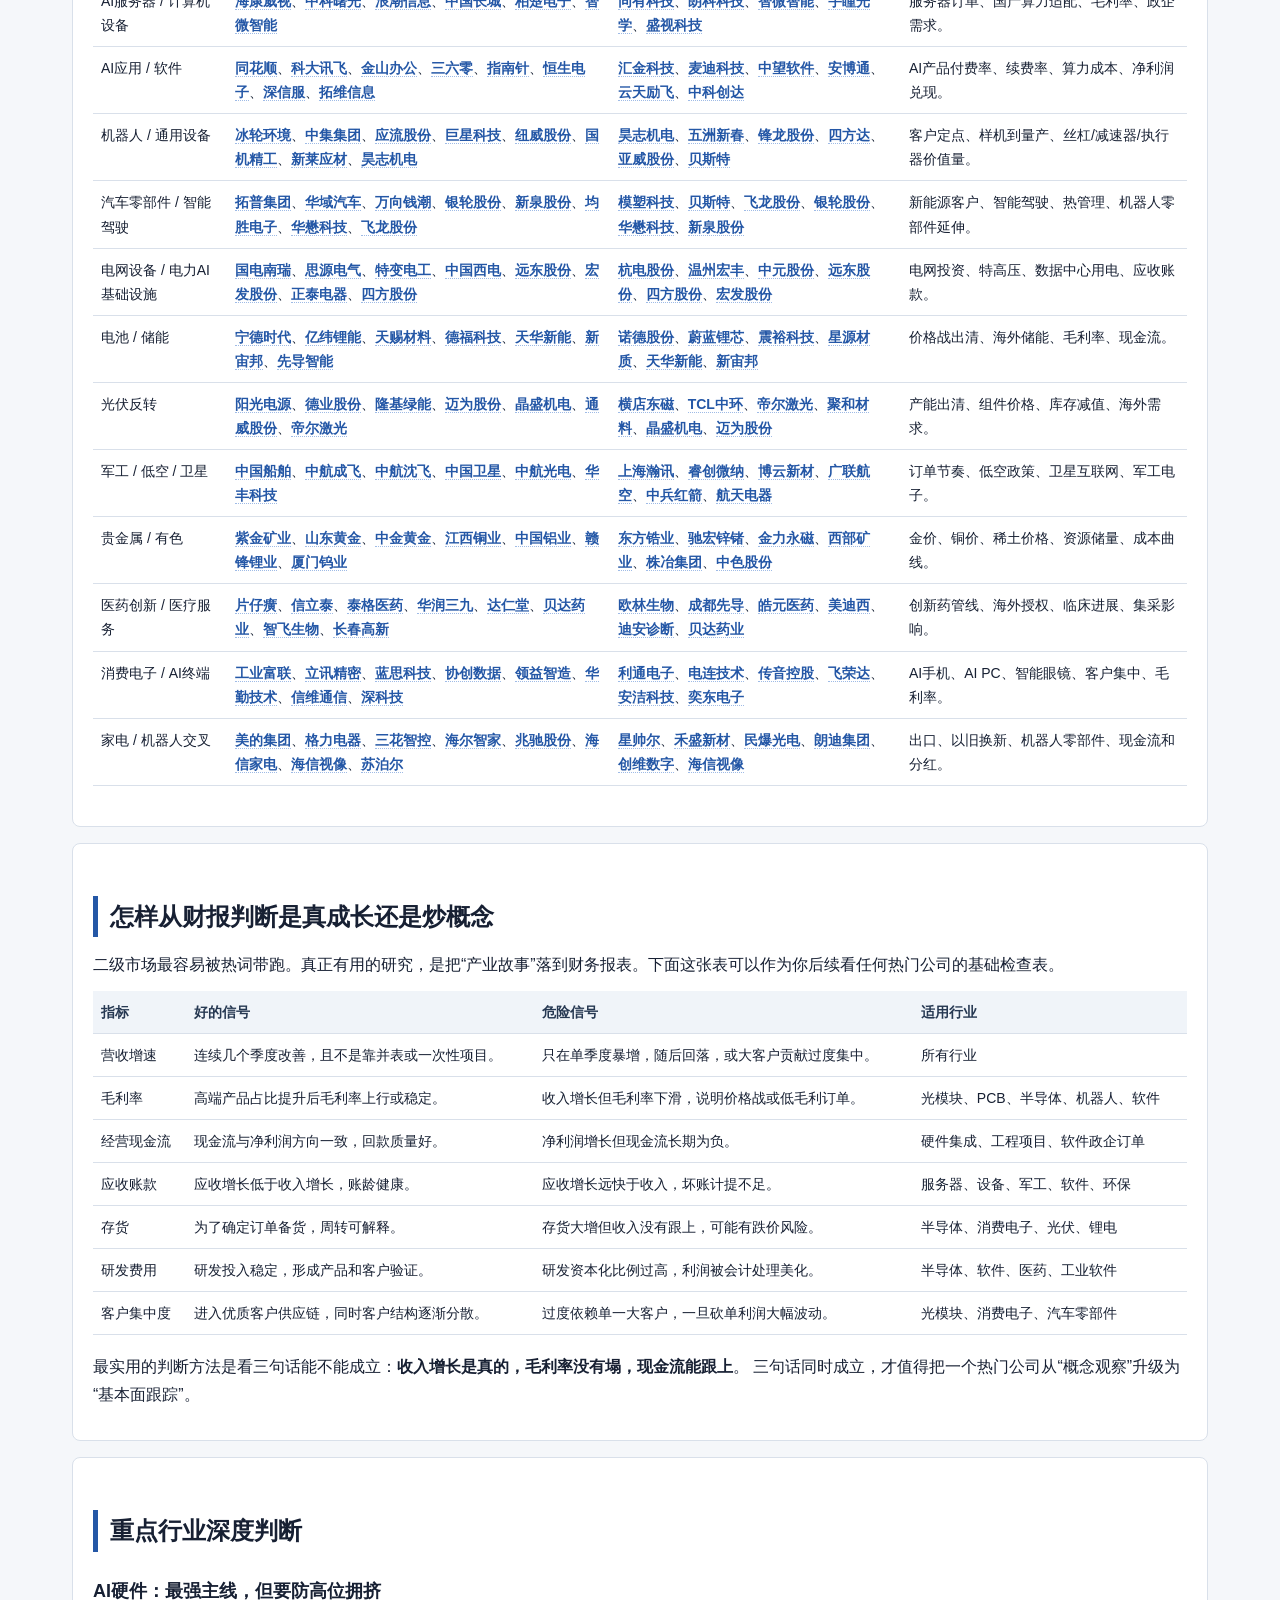
==== commit a7407234: "Add evidence discipline and deeper research workflows" ====
--- a/index.html
+++ b/index.html
@@ -391,6 +391,55 @@
       <p class="small">
         新版可点击资料库保留在单独页面：<a href="sector.html?id=ai-hardware">行业页</a>、
         <a href="company.html?code=300308">公司页</a>、<a href="learn.html">研究学院</a>。主页负责深度总览，单页负责后续持续扩充。
+      </p>
+    </section>
+
+    <section id="research-discipline">
+      <h2>研究纪律：哪些话能当事实，哪些只能当假设</h2>
+      <p>
+        为了避免被市场情绪带着走，这个网站后续所有内容都按“事实、解释、观点、待验证”四层处理。
+        事实必须能回到公告、财报、交易所、监管或官方统计；解释是基于事实做因果推理；观点是阶段性判断；待验证则是下一步要查的数据。
+        如果一家公司只是互动平台回复、媒体报道或市场传闻，而没有财报和公告支撑，就不能把它写成确定结论。
+      </p>
+      <table>
+        <thead>
+          <tr>
+            <th>信息层级</th>
+            <th>可以使用的来源</th>
+            <th>适合回答的问题</th>
+            <th>不能做什么</th>
+          </tr>
+        </thead>
+        <tbody>
+          <tr>
+            <td>事实</td>
+            <td>定期报告、临时公告、交易所问询回复、招股书、监管披露。</td>
+            <td>公司做什么、收入和利润是多少、有没有订单、有没有减持。</td>
+            <td>不能把未经披露的市场传闻写成事实。</td>
+          </tr>
+          <tr>
+            <td>解释</td>
+            <td>行业数据、公司财报、客户资本开支、价格和库存数据。</td>
+            <td>为什么这个行业赚钱，为什么毛利率改善，为什么市场愿意重估。</td>
+            <td>不能把解释当成必然结果，必须有反证条件。</td>
+          </tr>
+          <tr>
+            <td>观点</td>
+            <td>基于事实和解释形成的阶段性判断。</td>
+            <td>哪些方向更值得跟踪，哪些公司更可能兑现，哪些风险更大。</td>
+            <td>不能写成投资建议，也不能忽略估值和风险。</td>
+          </tr>
+          <tr>
+            <td>待验证</td>
+            <td>下一期财报、业绩预告、公告、价格数据、订单进展。</td>
+            <td>下一次应该看什么来证明或推翻判断。</td>
+            <td>不能因为暂时没有数据就用情绪补结论。</td>
+          </tr>
+        </tbody>
+      </table>
+      <p>
+        后续更新时，每个行业和公司都应该先写清楚“当前结论的证据等级”。例如，年报披露的收入结构是高等级事实；
+        行业媒体说某家公司进入大客户供应链，只能作为线索；股吧和短视频里的说法，只能当低等级情绪参考，不能进入核心结论。
       </p>
     </section>
 
